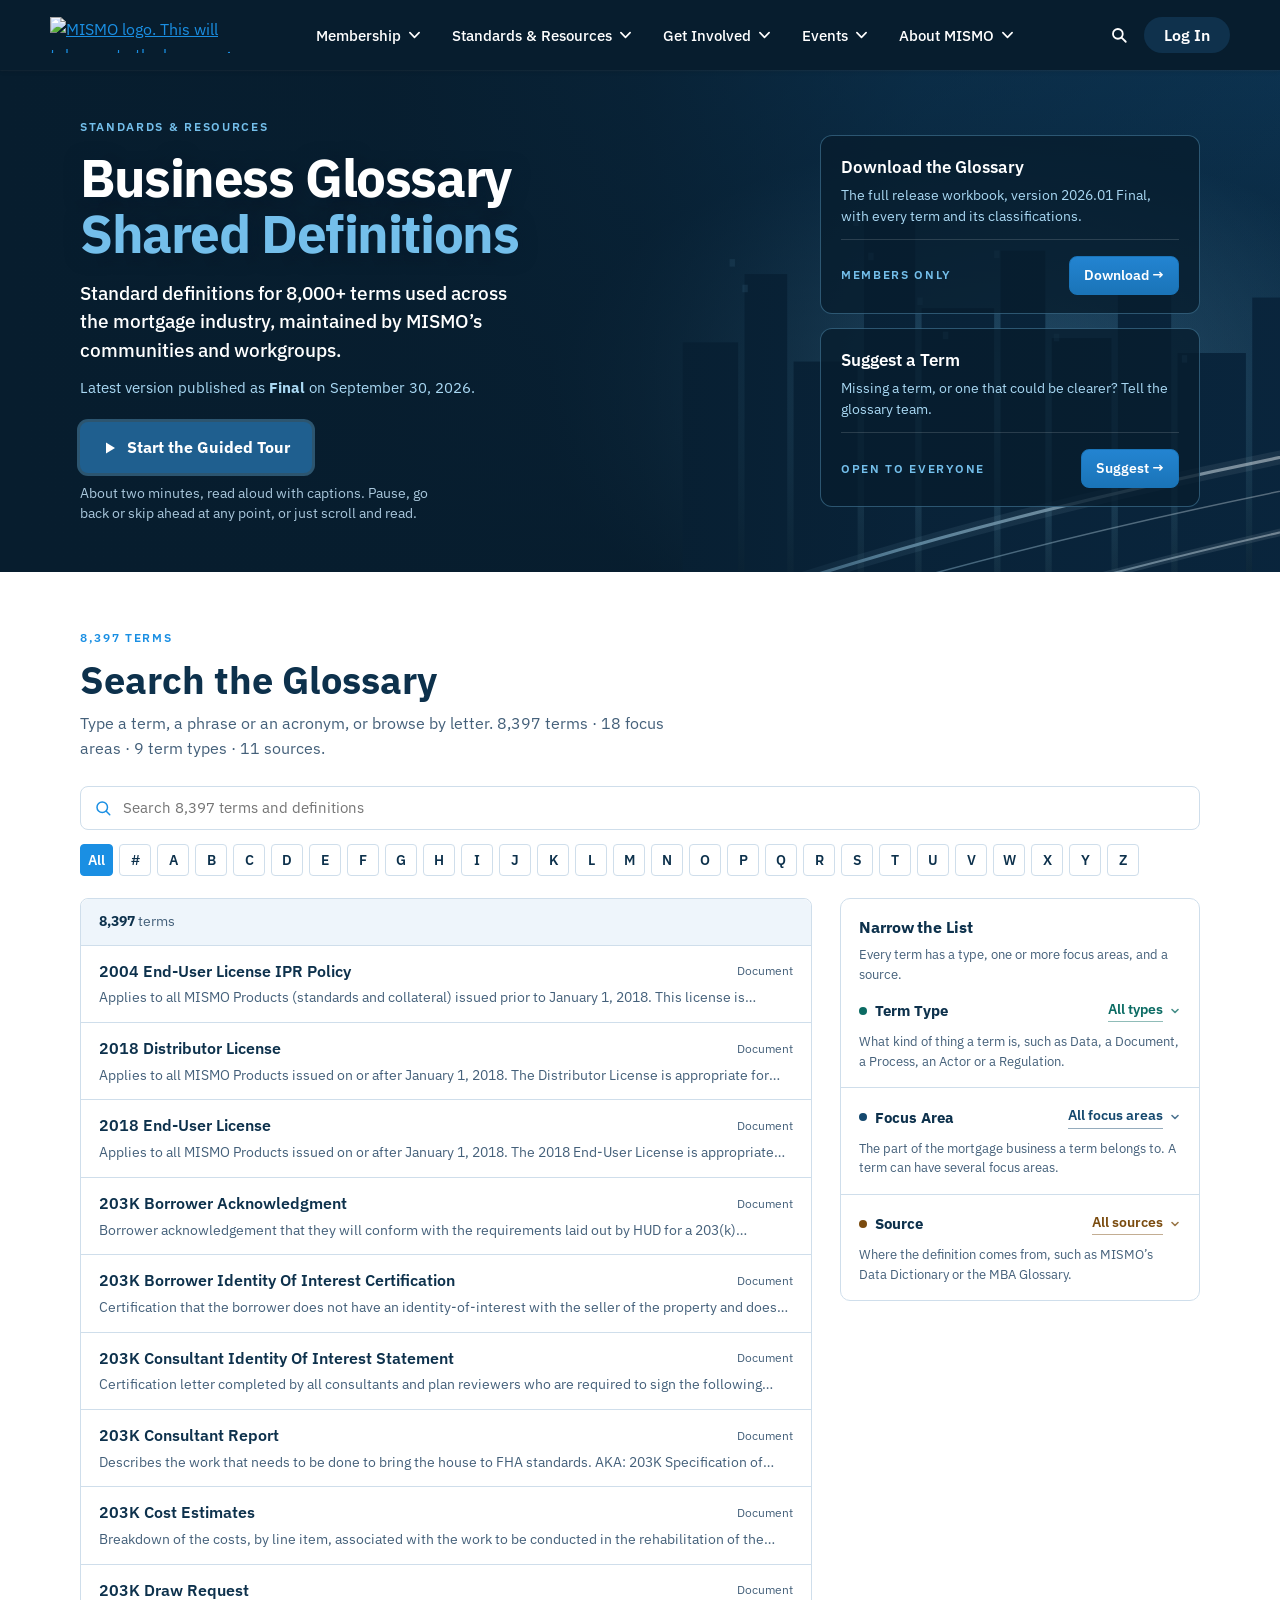
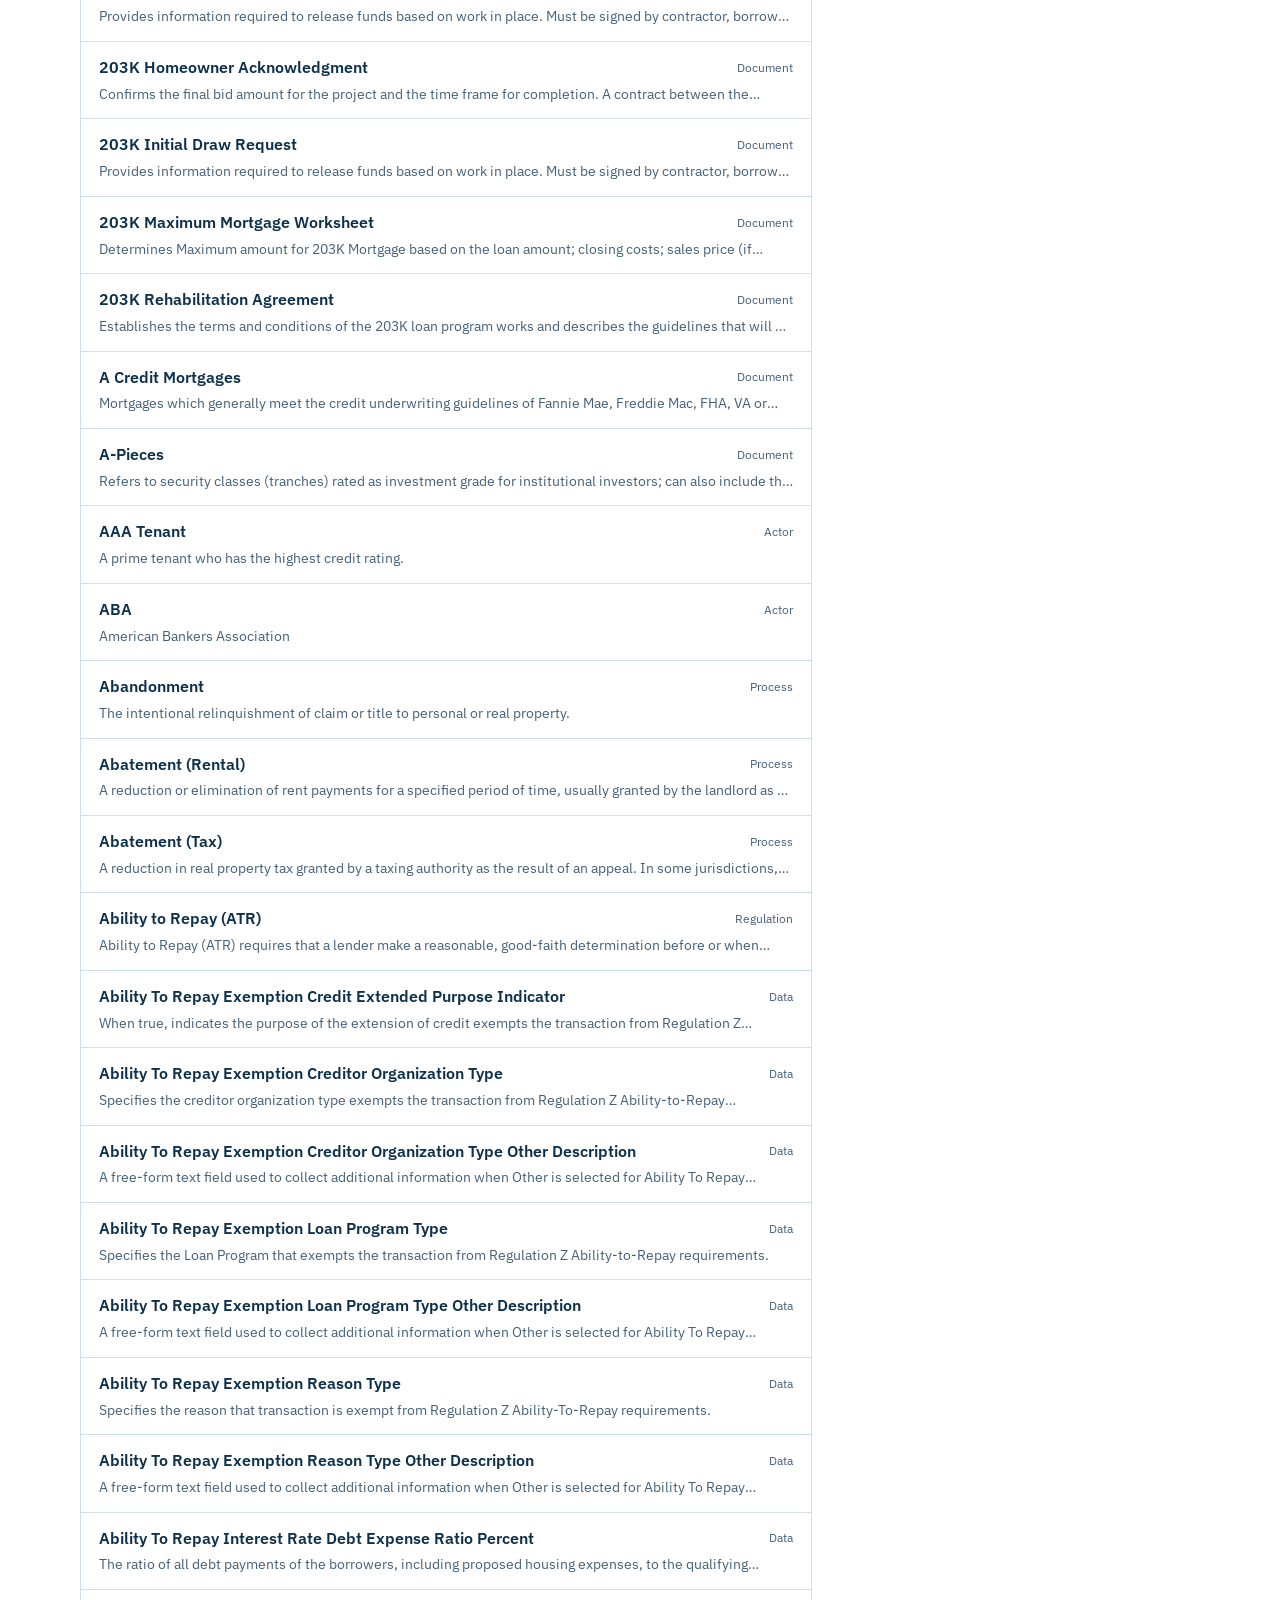
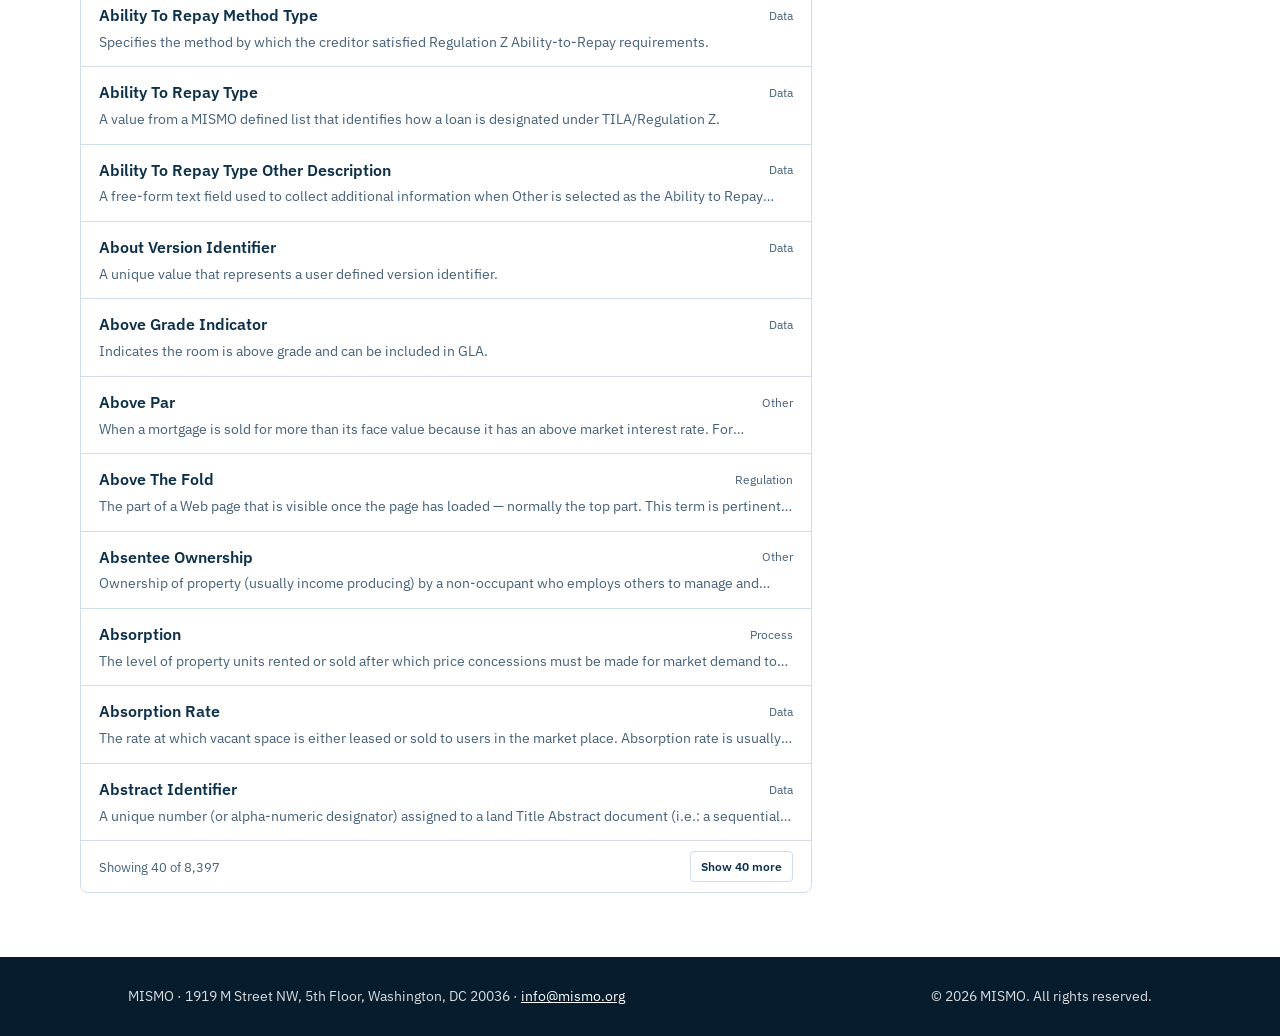
==== index.html @ e30f1ea2 "Help and a guided tour for the Business Glossary (Perry, 6 Nov 2026) - Public glossary: Start the Gu" ====
<!doctype html>
<html lang="en">
<head>
<meta charset="utf-8">
<meta name="viewport" content="width=device-width, initial-scale=1, viewport-fit=cover">
<title>Business Glossary · MISMO</title>
<meta name="description" content="Standard definitions for the terms used across the mortgage industry.">
<style>
/* Layout: three directions for the public glossary, one shown at a time; the Summit HQ
   family (navy masthead, white logo plate, sky rule, Plex Sans) opened up for readers. */
:root{
  --navy:#0f314c; --navy-deep:#06202f; --navy-mid:#14486e; --sky:#50a4db; --sky-soft:#94c8e9;
  --paper:#F1F6FA; --surface:#FFFFFF; --sunk:#E9F1F8;
  --ink:#0f314c; --ink-2:#456179; --ink-3:#5A7189;
  --line:#E3ECF3; --line-2:#D3E0EB; --line-3:#ADC4D6;
  --accent:#14486E; --accent-soft:#dcedf8; --hl:#FFF1B8; --hl-ink:#0f314c;
  --fa:#14486E; --fa-soft:#DCEDF8; --tt:#0B6B63; --tt-soft:#DCF1EE; --src:#7A4B0E; --src-soft:#F5EAD7;
  --btn:#0f314c; --btn-ink:#FFFFFF;
  --shadow:0 1px 2px rgba(15,49,76,.06), 0 12px 28px -20px rgba(15,49,76,.5);
  --sans:"IBM Plex Sans",-apple-system,BlinkMacSystemFont,"Segoe UI",sans-serif;
  --serif:"IBM Plex Serif",Georgia,"Times New Roman",serif;
}
*{box-sizing:border-box}
body{margin:0;background:var(--paper);color:var(--ink);font-family:var(--sans);font-size:15px;line-height:1.55;-webkit-font-smoothing:antialiased}
button,input,select{font:inherit;color:inherit}
a{color:var(--accent)}
:focus-visible{outline:2px solid var(--sky);outline-offset:2px}
mark{background:var(--hl);color:var(--hl-ink);border-radius:2px;padding:0 1px}
.vh{position:absolute;width:1px;height:1px;overflow:hidden;clip:rect(0 0 0 0);white-space:nowrap}


/* ---------- shared masthead, as Summit HQ ---------- */
.hq{overflow:hidden;background:var(--navy);color:#fff;display:flex;align-items:center;gap:0;padding:0 24px;min-height:64px;box-shadow:0 1px 0 rgba(80,164,219,.28)}
.plate{background:#fff;border-radius:5px;padding:9px 13px;display:flex;line-height:0;flex:0 0 auto}
/* the logo leads to www.mismo.org (a page read outside MISMO) and grows on hover (Perry, 7 Oct 2026) */
[data-mismo-home]{text-decoration:none;color:inherit;cursor:pointer;transition:transform .15s ease;transform-origin:left center}[data-mismo-home]:hover,[data-mismo-home]:focus-visible{transform:scale(1.06)}[data-mismo-home]:focus-visible{outline:2px solid #50a4db;outline-offset:3px}

.plate svg{height:22px;width:auto}
.rule{width:2px;height:32px;margin-inline:18px;border-radius:1px;background:var(--sky);flex:0 0 auto}
.hqname{font-size:15.5px;font-weight:700;color:var(--sky);white-space:nowrap;overflow:hidden;text-overflow:ellipsis;min-width:0}
.hqsub{font-size:12.5px;color:rgba(255,255,255,.62);margin-left:12px;white-space:nowrap}
.hqr{margin-left:auto;display:flex;align-items:center;gap:10px}
.hqlink{font-size:13px;font-weight:600;color:rgba(255,255,255,.85);text-decoration:none;padding:7px 10px;border-radius:4px;white-space:nowrap}
.hqlink:hover{background:rgba(255,255,255,.1)}
.dl{display:inline-flex;align-items:center;gap:8px;font-size:13px;font-weight:600;text-decoration:none;color:#fff;border:1px solid rgba(255,255,255,.3);border-radius:4px;padding:7px 12px;white-space:nowrap}
.dl:hover{background:rgba(255,255,255,.1)}
.dl i{font-style:normal;font-size:10px;font-weight:700;letter-spacing:.08em;text-transform:uppercase;background:var(--sky);color:var(--navy-deep);border-radius:3px;padding:1px 6px}

/* ---------- shared pieces ---------- */
.eyebrow{font-size:11px;letter-spacing:.12em;text-transform:uppercase;font-weight:600;color:var(--ink-3)}
.pill{display:inline-flex;align-items:center;gap:5px;font-size:12px;font-weight:600;border-radius:999px;padding:2px 10px;border:0;line-height:1.5;white-space:nowrap;cursor:pointer}
.pill.fa{background:var(--fa-soft);color:var(--fa)}
.pill.tt{background:var(--tt-soft);color:var(--tt)}
.pill.src{background:var(--src-soft);color:var(--src)}
.pill:hover{filter:brightness(.97)}
.dot{width:8px;height:8px;border-radius:50%;display:inline-block;flex:0 0 auto}
.dot.fa{background:var(--fa)}.dot.tt{background:var(--tt)}.dot.src{background:var(--src)}
.btn{font-size:13px;font-weight:600;border-radius:4px;padding:7px 13px;cursor:pointer;white-space:nowrap;border:1px solid var(--line-2);background:var(--surface);color:var(--ink)}
.btn:hover{border-color:var(--line-3)}
.btn.p{background:var(--btn);border-color:var(--btn);color:var(--btn-ink)}
.btn.sm{font-size:12px;padding:5px 10px}
.search{position:relative;display:flex;align-items:center}
.search svg{position:absolute;left:14px;width:18px;height:18px;color:var(--ink-3);pointer-events:none}
.search input{width:100%;border:1px solid var(--line-2);background:var(--surface);color:var(--ink);border-radius:6px;padding:12px 14px 12px 42px;font-size:16px}
.search input:focus{outline:2px solid var(--sky);outline-offset:-1px}
.empty{padding:28px 20px;color:var(--ink-3);text-align:center}
.def a,.def .tl{color:var(--accent);text-decoration:underline;text-decoration-thickness:1px;text-underline-offset:2px;cursor:pointer;background:none;border:0;padding:0;font:inherit}
.toast{position:fixed;left:50%;bottom:22px;transform:translateX(-50%);z-index:70;background:var(--navy);color:#fff;font-size:13px;font-weight:600;border-radius:6px;padding:10px 16px;box-shadow:0 10px 30px rgba(0,0,0,.25)}
.more{display:flex;justify-content:center;padding:14px}

/* ================= A: Reference desk ================= */
.A-hero{background:linear-gradient(180deg,var(--navy) 0%,var(--navy-mid) 140%);color:#fff;padding:34px 24px 30px}
.A-hero .in{max-width:1180px;margin:0 auto;display:flex;flex-direction:column;gap:14px}
.A-hero .eyebrow{color:var(--sky-soft)}
.A-hero h1{margin:0;font-size:clamp(26px,3.4vw,38px);line-height:1.1;letter-spacing:-.02em;text-wrap:balance;max-width:24ch}
.A-hero .search{max-width:720px}
.A-hero .search input{border-color:transparent;font-size:17px;padding-block:14px;box-shadow:0 10px 30px -12px rgba(0,0,0,.5)}
.A-stats{display:flex;flex-wrap:wrap;gap:6px 22px;font-size:13px;color:rgba(255,255,255,.78)}
.A-stats b{color:#fff;font-weight:600;font-variant-numeric:tabular-nums}
.A-az{position:sticky;top:env(safe-area-inset-top,0px);z-index:5;background:var(--surface);border-bottom:1px solid var(--line-2)}
.A-az .in{max-width:1180px;margin:0 auto;padding:6px 24px;display:flex;gap:2px;flex-wrap:wrap}
.A-az button{border:0;background:transparent;border-radius:4px;min-width:28px;padding:4px 6px;font-size:13px;font-weight:600;color:var(--ink-2);cursor:pointer}
.A-az button:hover{background:var(--sunk)}
.A-az button[aria-pressed="true"]{background:var(--navy);color:#fff}
.A-az button:disabled{color:var(--line-3);cursor:default;background:none}
.A-body{max-width:1180px;margin:0 auto;padding:22px 24px 60px;display:grid;grid-template-columns:minmax(0,1fr) 360px;gap:28px;align-items:start}
.A-side{display:flex;flex-direction:column;gap:14px;min-width:0}
@media (min-height:780px){ .A-side.stick{position:sticky;top:calc(env(safe-area-inset-top,0px) + 54px)} }
.A-grp{background:var(--surface);border:1px solid var(--line-2);border-radius:8px}
.A-grp summary{list-style:none;display:flex;align-items:center;gap:8px;padding:11px 14px;cursor:pointer;font-weight:600;font-size:13.5px}
.A-grp summary::-webkit-details-marker{display:none}
.A-grp summary small{margin-left:auto;color:var(--ink-3);font-weight:500}
.A-grp summary:after{content:"";width:8px;height:8px;border-right:1.6px solid var(--ink-3);border-bottom:1.6px solid var(--ink-3);transform:rotate(45deg);margin:-3px 2px 0 6px}
.A-grp[open] summary:after{transform:rotate(-135deg);margin-top:3px}
.A-opts{padding:0 8px 8px;display:flex;flex-direction:column}
.A-opt{display:grid;grid-template-columns:18px minmax(0,1fr) auto;gap:8px;align-items:start;padding:6px 6px;border-radius:5px;font-size:13px;cursor:pointer}
.A-opt:hover{background:var(--paper)}
.A-opt input{margin:3px 0 0;accent-color:var(--navy)}
.A-opt .nm{overflow-wrap:anywhere}
.A-opt .n{font-size:12px;color:var(--ink-3);font-variant-numeric:tabular-nums}
.A-opt.zero{opacity:.5}
.A-opt .ds{grid-column:2/-1;font-size:12px;color:var(--ink-2);line-height:1.45}
.A-mode{display:flex;align-items:center;gap:8px;font-size:12.5px;color:var(--ink-2);flex-wrap:wrap}
.A-mode .sw{display:inline-flex;background:var(--sunk);border-radius:999px;padding:3px}
.A-mode .sw button{border:0;background:transparent;border-radius:999px;padding:3px 10px;font-size:12px;font-weight:600;color:var(--ink-2);cursor:pointer}
.A-mode .sw button[aria-pressed="true"]{background:var(--surface);color:var(--ink);box-shadow:0 1px 3px rgba(15,49,76,.15)}
.A-note{font-size:12px;color:var(--ink-2);background:var(--sunk);border-radius:6px;padding:10px 12px;line-height:1.5}
.A-main{min-width:0;display:flex;flex-direction:column;gap:12px}
.A-bar{display:flex;align-items:center;gap:10px;flex-wrap:wrap;font-size:13.5px;color:var(--ink-2)}
.A-bar b{color:var(--ink);font-variant-numeric:tabular-nums}
.A-chips{display:flex;gap:6px;flex-wrap:wrap}
.A-chips .pill:after{content:"×";margin-left:2px;font-weight:700}
.A-bar .clr{margin-left:auto;border:0;background:none;color:var(--accent);font-weight:600;cursor:pointer;font-size:13px}
.A-list{background:var(--surface);border:1px solid var(--line-2);border-radius:8px;overflow:hidden}
.A-row{border-top:1px solid var(--line)}
.A-row:first-child{border-top:0}
.A-head{width:100%;display:grid;grid-template-columns:minmax(0,1fr) auto;gap:4px 16px;text-align:left;border:0;background:transparent;padding:13px 18px;cursor:pointer}
.A-head:hover{background:var(--paper)}
.A-head .t{font-size:15.5px;font-weight:600;overflow-wrap:anywhere}
.A-head .ty{font-size:12px;color:var(--ink-3);white-space:nowrap;align-self:center}
.A-head .sn{grid-column:1/-1;font-size:13.5px;color:var(--ink-2);display:-webkit-box;-webkit-line-clamp:1;-webkit-box-orient:vertical;overflow:hidden}
.A-row.open .A-head,.A-row.open .A-head:hover{background:transparent}
.A-row.open .A-head .sn{display:none}
.A-open{padding:0 18px 18px;background:transparent;display:flex;flex-direction:column;gap:12px}
.A-open .def{font-size:15.5px;line-height:1.65;max-width:72ch;margin:0}
.A-cls{display:grid;grid-template-columns:repeat(3,minmax(0,1fr));gap:10px}
.A-cls .k{font-size:10.5px;font-weight:700;letter-spacing:.09em;text-transform:uppercase;color:var(--ink-3);margin-bottom:4px}
.A-cls .v{display:flex;gap:5px;flex-wrap:wrap}
.A-foot{display:flex;gap:8px;flex-wrap:wrap}

.A-tags{display:flex;gap:6px;flex-wrap:wrap}
/* ---------- the classifications panel: three treatments ---------- */
.S{background:var(--surface);border:1px solid var(--line-2);border-radius:10px;display:flex;flex-direction:column}
.S-h{padding:16px 18px 4px}
.S-h h2{margin:0;font-size:16px;letter-spacing:-.005em}
.S-h p{margin:3px 0 0;font-size:12.5px;color:var(--ink-3)}
.S-mode{display:flex;align-items:center;gap:8px;font-size:12.5px;color:var(--ink-2);flex-wrap:wrap;padding:10px 18px;border-top:1px solid var(--line)}
.S-mode .sw{display:inline-flex;background:var(--sunk);border-radius:999px;padding:3px}
.S-mode .sw button{border:0;background:transparent;border-radius:999px;padding:3px 10px;font-size:12px;font-weight:600;color:var(--ink-2);cursor:pointer}
.S-mode .sw button[aria-pressed="true"]{background:var(--surface);color:var(--ink);box-shadow:0 1px 3px rgba(15,49,76,.15)}
.S-note{font-size:12px;color:var(--ink-3);line-height:1.5;padding:12px 18px 16px;border-top:1px solid var(--line)}
.S-fold{display:flex;align-items:center;gap:10px;width:100%;text-align:left;background:var(--surface);border:1px solid var(--line-2);border-radius:10px;padding:13px 16px;cursor:pointer}
.S-fold span{font-weight:600;font-size:15px}.S-fold small{color:var(--ink-3);font-size:12.5px;overflow:hidden;text-overflow:ellipsis;white-space:nowrap;min-width:0}
.S-fold i{margin-left:auto;font-style:normal;font-weight:600;color:var(--accent);font-size:13px}
.S-clear{border:0;background:none;color:var(--accent);font-weight:600;cursor:pointer;font-size:12.5px;padding:0;margin-left:auto}

/* 1 · Chips: one kind at a time, every value visible, and what it means below */
.K-tabs{display:grid;grid-template-columns:repeat(3,minmax(0,1fr));margin:10px 18px 0;background:var(--sunk);border-radius:8px;padding:3px;gap:3px}
.K-tabs button{border:0;background:transparent;border-radius:6px;padding:7px 6px;font-size:12.5px;font-weight:600;color:var(--ink-2);cursor:pointer;display:flex;align-items:center;justify-content:center;gap:6px;white-space:nowrap}
.K-tabs button[aria-selected="true"]{background:var(--surface);color:var(--ink);box-shadow:0 1px 3px rgba(15,49,76,.14)}
.K-tabs b{flex:0 0 auto;font-size:10.5px;background:var(--navy);color:#fff;border-radius:999px;padding:0 6px;line-height:16px}
.K-cloud{display:flex;flex-wrap:wrap;gap:6px;padding:14px 18px}
.K-chip{display:inline-flex;align-items:center;gap:7px;border:1px solid var(--line-2);background:var(--surface);color:var(--ink);border-radius:999px;padding:5px 7px 5px 12px;font-size:13px;font-weight:500;cursor:pointer;max-width:100%}
.K-chip span.nm{overflow:hidden;text-overflow:ellipsis;white-space:nowrap}
.K-chip small{font-size:11px;font-weight:600;color:var(--ink-3);background:var(--sunk);border-radius:999px;padding:1px 7px;font-variant-numeric:tabular-nums}
.K-chip:hover{border-color:var(--line-3)}
.K-chip.zero{opacity:.45}
.K-chip[aria-pressed="true"].fa{background:var(--fa);border-color:var(--fa);color:var(--surface)}
.K-chip[aria-pressed="true"].tt{background:var(--tt);border-color:var(--tt);color:var(--surface)}
.K-chip[aria-pressed="true"].src{background:var(--src);border-color:var(--src);color:var(--surface)}
.K-chip[aria-pressed="true"] small{background:rgba(255,255,255,.22);color:inherit}
.K-mean{margin:0 18px 16px;border-radius:8px;background:var(--paper);padding:12px 14px;display:flex;flex-direction:column;gap:4px;min-height:92px}
.K-mean .top{display:flex;align-items:baseline;gap:8px}
.K-mean b{font-size:14px}
.K-mean .n{margin-left:auto;font-size:12px;color:var(--ink-3);white-space:nowrap}
.K-mean p{margin:0;font-size:13px;color:var(--ink-2);line-height:1.5}

/* 2 · Bars: each kind as a short ranked list, sized by how many terms it holds */
.R-grp{padding:12px 18px 14px;border-top:1px solid var(--line);display:flex;flex-direction:column;gap:2px}
.R-grp:first-of-type{border-top:0}
.R-grp h3{margin:0 0 6px;font-size:11px;letter-spacing:.1em;text-transform:uppercase;color:var(--ink-3);display:flex;align-items:center;gap:7px}
.R-row{display:grid;grid-template-columns:minmax(0,1fr) auto;gap:2px 10px;align-items:center;text-align:left;border:0;background:transparent;border-radius:6px;padding:6px 8px;cursor:pointer;color:var(--ink)}
.R-row:hover{background:var(--paper)}
.R-row .nm{font-size:13.5px;overflow-wrap:anywhere}
.R-row .n{font-size:12px;color:var(--ink-3);font-variant-numeric:tabular-nums}
.R-row .bar{grid-column:1/-1;height:4px;border-radius:2px;background:var(--sunk);overflow:hidden}
.R-row .bar i{display:block;height:100%;border-radius:2px}
.R-row.fa .bar i{background:var(--fa)}.R-row.tt .bar i{background:var(--tt)}.R-row.src .bar i{background:var(--src)}
.R-row[aria-pressed="true"]{background:var(--accent-soft)}
.R-row[aria-pressed="true"] .nm{font-weight:600}
.R-row[aria-pressed="true"] .nm:before{content:"✓ ";color:var(--accent)}
.R-row .ds{grid-column:1/-1;font-size:12.5px;color:var(--ink-2);line-height:1.45;padding-top:4px}
.R-row.zero{opacity:.5}
.R-more{align-self:flex-start;border:0;background:none;color:var(--accent);font-weight:600;font-size:12.5px;cursor:pointer;padding:4px 8px}

/* 3 · Sentence: the filter reads as a sentence; each part opens a panel of choices */
.Q{padding:14px 18px 16px;font-size:15px;line-height:2.3;color:var(--ink-2)}
.Q-part{position:relative;display:inline-block}
.Q-part>button{border:0;border-bottom:2px solid currentColor;background:transparent;font-weight:600;font-size:15px;padding:0 2px;cursor:pointer;line-height:1.35}
.Q-part.fa>button{color:var(--fa)}.Q-part.tt>button{color:var(--tt)}.Q-part.src>button{color:var(--src)}
.Q-part>button:after{content:"▾";font-size:11px;margin-left:4px}
.Q-pop{position:absolute;top:calc(100% + 4px);right:-6px;z-index:30;width:min(460px,calc(100vw - 32px));background:var(--surface);border:1px solid var(--line-2);border-radius:10px;box-shadow:0 18px 40px -16px rgba(6,32,47,.45);padding:8px;line-height:1.4}
.Q-grid{display:grid;grid-template-columns:repeat(2,minmax(0,1fr));gap:2px}
.Q-opt{display:flex;align-items:center;gap:8px;text-align:left;border:0;background:transparent;border-radius:6px;padding:7px 9px;font-size:13px;cursor:pointer;color:var(--ink);min-width:0}
.Q-opt:hover,.Q-opt:focus-visible{background:var(--paper)}
.Q-opt .ck{flex:0 0 auto;width:16px;height:16px;border:1.5px solid var(--line-3);border-radius:4px;display:flex;align-items:center;justify-content:center;font-size:11px;color:transparent}
.Q-opt[aria-pressed="true"] .ck{background:var(--btn);border-color:var(--btn);color:var(--btn-ink)}
.Q-opt .nm{flex:1;min-width:0;overflow:hidden;text-overflow:ellipsis;white-space:nowrap}
.Q-opt small{color:var(--ink-3);font-variant-numeric:tabular-nums}
.Q-opt.zero{opacity:.45}
.Q-desc{border-top:1px solid var(--line);margin-top:6px;padding:9px 9px 3px;font-size:12.5px;color:var(--ink-2);min-height:54px}
.Q-desc b{color:var(--ink)}
.Q-foot{display:flex;justify-content:space-between;align-items:center;padding:6px 6px 0;font-size:12px}
.Q-about{border-top:1px solid var(--line);padding:14px 18px 16px;display:flex;flex-direction:column;gap:12px}
.Q-about h3{margin:0;font-size:11px;letter-spacing:.1em;text-transform:uppercase;color:var(--ink-3)}
.Q-item{display:flex;flex-direction:column;gap:3px}
.Q-item .top{display:flex;align-items:center;gap:7px;font-size:13.5px;font-weight:600}
.Q-item p{margin:0;font-size:12.5px;color:var(--ink-2);line-height:1.5}

footer.g{border-top:1px solid var(--line-2);background:var(--surface);color:var(--ink-3);font-size:12.5px}
footer.g .in{max-width:1180px;margin:0 auto;padding:16px 24px;display:flex;gap:10px 24px;flex-wrap:wrap}

@media (max-width:980px){ .A-body{grid-template-columns:minmax(0,1fr)} .A-side{order:-1} .A-side.after{order:1} .A-side.stick{position:static} }
@media (max-width:720px){
  .hq{padding:0 14px;min-height:56px} .plate{padding:7px 10px} .plate svg{height:17px} .rule{margin-inline:12px;height:28px}
  .dl span,.dl i{display:none} .dl{padding:8px 10px} .hqname{font-size:14px}
  .A-az .in{flex-wrap:nowrap;overflow-x:auto;scrollbar-width:none} .A-az .in::-webkit-scrollbar{display:none}
  .A-hero{padding:24px 16px} .A-az .in{padding:6px 16px} .A-body{padding:16px 16px 40px}
  .A-head{padding:12px 14px} .A-open{padding:4px 14px 16px}
  
  .Q-grid{grid-template-columns:minmax(0,1fr)} .Q-pop{right:auto;left:-40px}
  footer.g .in{padding:14px 16px}
}
@media (prefers-reduced-motion:reduce){*{transition:none!important;scroll-behavior:auto!important}}
/* ---------- round three: hero spacing, the list's own header, and three sentences ---------- */
.A-hero{padding:28px 24px}
.A-hero .in{gap:22px}
.A-hero h1{max-width:760px;font-size:clamp(28px,3.3vw,42px);line-height:1.12}
.A-hero .search{max-width:760px}
.A-list{overflow:visible}
.L-head{display:flex;align-items:center;gap:10px;flex-wrap:wrap;padding:12px 18px;border-bottom:1px solid var(--line-2);background:var(--sunk);border-radius:8px 8px 0 0}
.L-n{font-size:13.5px;color:var(--ink-2)}
.L-n b{color:var(--ink);font-variant-numeric:tabular-nums}
.L-head .S-clear{margin-left:auto}
.L-rows .A-row:first-child{border-top:0}
.L-foot{display:flex;align-items:center;justify-content:space-between;gap:10px;padding:10px 18px;border-top:1px solid var(--line-2);font-size:12.5px;color:var(--ink-3)}
.L-sent{flex-direction:column;align-items:stretch;gap:4px;padding:14px 18px 10px}
.L-sub{display:flex;align-items:center;gap:10px}
.L-sub .S-clear{margin-left:auto}

/* the blanks: tinted in their kind's colour, with a dashed rule so they read as fill-ins */
.Q{padding:14px 18px 16px;color:var(--ink-2)}
.Q1,.Q3{font-size:16px;line-height:2.25}
.Q2{font-size:18px;line-height:2;padding:0;color:var(--ink)}
.Q-part{position:relative;display:inline-block}
.Q-part>button{border:0;border-bottom:1.5px dashed currentColor;border-radius:5px 5px 0 0;font:inherit;font-weight:600;padding:0 7px;cursor:pointer;line-height:1.5}
.Q-part>button:after{content:"▾";font-size:.7em;margin-left:5px;opacity:.8}
.Q-part.fa>button{background:var(--fa-soft);color:var(--fa)}
.Q-part.tt>button{background:var(--tt-soft);color:var(--tt)}
.Q-part.src>button{background:var(--src-soft);color:var(--src)}
.Q-part>button[aria-expanded="true"]{border-bottom-style:solid}
.Q-mode{white-space:nowrap}
.Q-mode button{border:0;border-bottom:1.5px dashed currentColor;background:var(--sunk);color:var(--ink);font:inherit;font-weight:600;padding:0 6px;cursor:pointer;border-radius:5px 5px 0 0;line-height:1.5}
.Q2 .Q-pop{left:0;right:auto}
.Q-item .top .cnt{margin-left:auto;font-weight:500;font-size:12px;color:var(--ink-3)}
.Q-item .top .x{border:0;background:none;color:var(--ink-3);cursor:pointer;font-size:16px;line-height:1;padding:0 2px}
.Q-item .top .x:hover{color:var(--ink)}

/* 3: choices open in place under the sentence */
.Q-tray{margin:0 18px 14px;border:1px solid var(--line-2);border-radius:8px;padding:10px 12px;background:var(--paper)}
.Q-trayh{display:flex;align-items:center;font-size:11px;letter-spacing:.1em;text-transform:uppercase;font-weight:700;color:var(--ink-3);margin-bottom:8px}
.Q-trayh .S-clear{text-transform:none;letter-spacing:0}
.Q-chips{display:flex;flex-wrap:wrap;gap:6px}
.Q-chip{display:inline-flex;align-items:center;gap:6px;border:1px solid var(--line-2);background:var(--surface);color:var(--ink);border-radius:999px;padding:4px 6px 4px 11px;font-size:12.5px;cursor:pointer}
.Q-chip small{font-size:10.5px;font-weight:600;color:var(--ink-3);background:var(--sunk);border-radius:999px;padding:1px 6px}
.Q-chip.zero{opacity:.45}
.Q-chip[aria-pressed="true"].fa{background:var(--fa);border-color:var(--fa);color:var(--surface)}
.Q-chip[aria-pressed="true"].tt{background:var(--tt);border-color:var(--tt);color:var(--surface)}
.Q-chip[aria-pressed="true"].src{background:var(--src);border-color:var(--src);color:var(--surface)}
.Q-chip[aria-pressed="true"] small{background:rgba(255,255,255,.22);color:inherit}
.Q-tray .Q-desc{margin-top:8px;padding-inline:2px}

/* 2: the side lists every value, compactly */
.G-grp{border-top:1px solid var(--line);padding:12px 18px}
.G-grp h3{margin:0 0 8px;font-size:11px;letter-spacing:.1em;text-transform:uppercase;color:var(--ink-3);display:flex;align-items:center;gap:7px}
.G-list{display:flex;flex-wrap:wrap;gap:4px 12px}
.G-v{border:0;background:none;padding:2px 0;font-size:13px;color:var(--ink);cursor:pointer;display:inline-flex;gap:5px;align-items:baseline}
.G-v small{color:var(--ink-3);font-size:11.5px}
.G-v:hover{color:var(--accent);text-decoration:underline}
.G-v[aria-pressed="true"]{font-weight:700}
.G-v.fa[aria-pressed="true"]{color:var(--fa)}.G-v.tt[aria-pressed="true"]{color:var(--tt)}.G-v.src[aria-pressed="true"]{color:var(--src)}
.G-v.zero{opacity:.45}
@media (max-width:720px){ .A-hero{padding:22px 16px} .A-hero .in{gap:16px} .L-head,.L-foot{padding-inline:14px} .Q2{font-size:16px} }

/* round four: the sentence as clean text, one part per line */
.Q1{display:grid;grid-template-columns:auto minmax(0,1fr);column-gap:14px;row-gap:2px;align-items:center;font-size:16px;line-height:1.5;padding:10px 18px 18px}
.Q-w{font-size:13.5px;color:var(--ink-3);text-align:right}
.Q1 .Q-part{display:block;min-width:0}
.Q1 .Q-part>button{display:inline-flex;align-items:center;gap:7px;max-width:100%;margin-left:-8px;padding:5px 8px;border:0;border-radius:6px;background:transparent;font:inherit;font-weight:600;cursor:pointer;line-height:1.4;
  text-decoration:underline;text-decoration-thickness:1.5px;text-underline-offset:5px;text-decoration-color:color-mix(in srgb,currentColor 32%,transparent)}
.Q1 .Q-part>button:after{content:none}
.Q1 .Q-part.fa>button,.Q1 .Q-part.tt>button,.Q1 .Q-part.src>button{background:transparent}
.Q1 .Q-part>button:hover,.Q1 .Q-part>button[aria-expanded="true"]{background:var(--paper);text-decoration-color:currentColor}
.Q1 .Q-part.md>button{color:var(--ink)}
.Q1 .lbl{overflow:hidden;text-overflow:ellipsis;white-space:nowrap}
.chev{width:12px;height:12px;flex:0 0 auto;opacity:.75}
.Q1 .Q-pop{left:-8px;right:auto}

/* pills everywhere: one quiet shape, the kind told by a small coloured dot */
.pill,.pill.fa,.pill.tt,.pill.src{background:var(--surface);color:var(--ink);border:1px solid var(--line-2);font-weight:500;padding:2px 10px 2px 9px;gap:6px}
.pill:before{content:"";width:7px;height:7px;border-radius:50%;flex:0 0 auto;background:var(--ink-3)}
.pill.fa:before{background:var(--fa)}.pill.tt:before{background:var(--tt)}.pill.src:before{background:var(--src)}
.pill:hover{filter:none;border-color:var(--line-3)}
.A-chips .pill:after{color:var(--ink-3);font-weight:500;margin-left:3px}
/* Sources: two columns and the same width as the others; long names wrap onto a second line. */
.Q-pop.one .Q-opt .nm{white-space:normal;overflow:visible}
@media (max-width:720px){ .Q-pop.one .Q-grid{grid-template-columns:minmax(0,1fr)} }

/* round five: one section per classification */
.C-sec{border-top:1px solid var(--line);padding:14px 18px 16px;display:flex;flex-direction:column;gap:6px}
.S-h+.C-sec{border-top:0;padding-top:8px}
.C-top{display:flex;align-items:center;gap:10px;min-width:0}
.C-top h3{margin:0;font-size:14.5px;display:flex;align-items:center;gap:8px;white-space:nowrap}
.C-top .Q-part{position:relative;margin-left:auto;min-width:0;display:block;flex:0 1 auto}
.C-top .Q-part>button{display:inline-flex;align-items:center;gap:6px;max-width:none;padding:4px 8px;margin-right:-8px;border:0;border-radius:6px;background:transparent;font:inherit;font-size:14px;font-weight:600;cursor:pointer;line-height:1.4;
  text-decoration:underline;text-decoration-thickness:1.5px;text-underline-offset:5px;text-decoration-color:color-mix(in srgb,currentColor 32%,transparent)}
.C-top .Q-part>button:after{content:none}
.C-top .Q-part.fa>button,.C-top .Q-part.tt>button,.C-top .Q-part.src>button{background:transparent}
.C-top .Q-part>button:hover,.C-top .Q-part>button[aria-expanded="true"]{background:var(--paper);text-decoration-color:currentColor}
.C-top .lbl{overflow:hidden;text-overflow:ellipsis;white-space:nowrap;max-width:200px}
.C-top .Q-pop{right:0;left:auto}
.C-def{margin:0;font-size:13px;color:var(--ink-2);line-height:1.5}
.C-pick{border-left:2px solid var(--line-2);padding:2px 0 2px 12px;margin-top:4px;display:flex;flex-direction:column;gap:2px}
.C-sec.fa .C-pick{border-left-color:var(--fa)}.C-sec.tt .C-pick{border-left-color:var(--tt)}.C-sec.src .C-pick{border-left-color:var(--src)}
.C-pick .top{display:flex;align-items:center;gap:8px;font-size:13.5px}
.C-pick .cnt{margin-left:auto;font-size:12px;color:var(--ink-3);white-space:nowrap}
.C-pick .x{border:0;background:none;color:var(--ink-3);cursor:pointer;font-size:16px;line-height:1;padding:0 2px}
.C-pick .x:hover{color:var(--ink)}
.C-pick p{margin:0;font-size:12.5px;color:var(--ink-2);line-height:1.5}
.C-mode{display:flex;align-items:center;gap:8px;flex-wrap:wrap;font-size:12.5px;color:var(--ink-2);padding:12px 18px 14px;border-top:1px solid var(--line)}
.C-mode .sw{display:inline-flex;background:var(--sunk);border-radius:999px;padding:3px}
.C-mode .sw button{border:0;background:transparent;border-radius:999px;padding:3px 10px;font-size:12px;font-weight:600;color:var(--ink-2);cursor:pointer}
.C-mode .sw button[aria-pressed="true"]{background:var(--surface);color:var(--ink);box-shadow:0 1px 3px rgba(15,49,76,.15)}
.C-mode .S-clear{margin-left:auto}

/* also known as, and related terms, inside an open term */
.A-links{margin:0;display:flex;flex-direction:column;gap:6px;font-size:14px}
.A-links div{display:grid;grid-template-columns:120px minmax(0,1fr);gap:12px;align-items:baseline}
.A-links dt{font-size:11px;font-weight:700;letter-spacing:.09em;text-transform:uppercase;color:var(--ink-3)}
.A-links dd{margin:0;display:flex;flex-wrap:wrap;align-items:baseline;gap:4px 8px}
.A-links .lk{border:0;background:none;padding:0;font:inherit;color:var(--accent);cursor:pointer;text-decoration:underline;text-decoration-thickness:1px;text-underline-offset:3px;text-decoration-color:color-mix(in srgb,currentColor 40%,transparent);text-align:left}
.A-links .lk:hover{text-decoration-color:currentColor}
.A-links .lk-t{color:var(--ink)}
.A-links .sep{color:var(--line-3)}
.A-head .aka{margin-left:10px;font-size:12.5px;font-weight:400;font-style:italic;color:var(--ink-3)}
@media (max-width:720px){ .A-links div{grid-template-columns:minmax(0,1fr);gap:2px} }

/* ---------- round eight: the line under the search, flush with it ---------- */
.A-hero .in>*{width:100%;max-width:920px}
.A-hero .search{max-width:920px}
.A-meta{font-size:13px;color:rgba(255,255,255,.78)}
.A-meta b{color:#fff;font-weight:600;font-variant-numeric:tabular-nums}
.sdot{width:8px;height:8px;border-radius:50%;flex:0 0 auto;background:var(--sky)}
.stat.cp .sdot{background:#E0A83C}
/* A: one line, counts on the left edge and the status on the right edge */
.M-a{display:flex;align-items:center;justify-content:space-between;gap:8px 20px;flex-wrap:wrap}
.M-a .nums{display:flex;gap:14px;flex-wrap:wrap}
.M-a .stat{display:inline-flex;align-items:center;gap:8px;color:#fff}
/* B: four equal cells the width of the search, the status beneath */
.M-b{display:flex;flex-direction:column;gap:12px}
.M-b .cells{display:grid;grid-template-columns:repeat(4,minmax(0,1fr));border:1px solid rgba(255,255,255,.16);border-radius:6px;overflow:hidden}
.M-b .cells div{display:flex;flex-direction:column;gap:1px;padding:10px 14px;border-left:1px solid rgba(255,255,255,.16)}
.M-b .cells div:first-child{border-left:0}
.M-b .cells b{font-size:20px;line-height:1.15}
.M-b .cells span{font-size:11px;letter-spacing:.08em;text-transform:uppercase;color:rgba(255,255,255,.66)}
.M-b .stat{display:flex;align-items:center;gap:10px;flex-wrap:wrap;color:rgba(255,255,255,.85)}
.M-b .tag{font-size:11px;font-weight:700;letter-spacing:.06em;text-transform:uppercase;border-radius:3px;padding:3px 8px;background:var(--sky);color:var(--navy-deep)}
.M-b .stat.cp .tag{background:#E0A83C}
/* C: a panel joined to the bottom of the search box */
.A-hero[data-sv="c"] .in{gap:0}
.A-hero[data-sv="c"] h1{margin-bottom:22px}
.A-hero[data-sv="c"] .search input{border-radius:6px 6px 0 0;box-shadow:none}
.M-c{font-size:12.5px;display:flex;align-items:center;justify-content:space-between;gap:6px 18px;flex-wrap:wrap;background:rgba(6,32,47,.55);border:1px solid rgba(255,255,255,.12);border-top:0;border-radius:0 0 6px 6px;padding:10px 14px;box-shadow:0 10px 30px -12px rgba(0,0,0,.5)}
.M-c .stat{display:inline-flex;align-items:center;gap:8px;color:rgba(255,255,255,.88)}
.M-c .nums{display:flex;gap:6px;flex-wrap:wrap;color:rgba(255,255,255,.72)}
.M-c .nums i{font-style:normal;color:rgba(255,255,255,.35)}
@media (max-width:720px){ .M-b .cells{grid-template-columns:repeat(2,minmax(0,1fr))} .M-b .cells div:nth-child(3){border-left:0} .M-b .cells div:nth-child(n+3){border-top:1px solid rgba(255,255,255,.16)} }

/* The underline is a rule under the words, not a text underline: a text underline breaks
   around descenders, and "All types" (y, p) came out with almost none. */
.C-top .Q-part>button{text-decoration:none}
.C-top .lbl{border-bottom:1.5px solid color-mix(in srgb,currentColor 45%,transparent);padding-bottom:2px}
.C-top .Q-part>button:hover .lbl,.C-top .Q-part>button[aria-expanded="true"] .lbl{border-bottom-color:currentColor}

/* The search box and the status bar are one piece: the same outline down both sides, one
   radius at the top and one at the bottom, and a single rule between them. */
.A-hero[data-sv="c"] .search{border:1px solid rgba(255,255,255,.14);border-bottom:0;border-radius:7px 7px 0 0;box-shadow:0 10px 30px -12px rgba(0,0,0,.5)}
.A-hero[data-sv="c"] .search input{border:0;border-radius:6px 6px 0 0;box-shadow:none}
.A-hero[data-sv="c"] .M-c{border:1px solid rgba(255,255,255,.14);border-top:1px solid rgba(255,255,255,.10);border-radius:0 0 7px 7px;box-shadow:0 10px 30px -12px rgba(0,0,0,.5)}

:root{color-scheme:light}
/* One set of edges for the whole page: the headline, the search and status bar, the A-Z
   strip, the list with its panel, and the footer all start and end on the same lines. */
.A-hero{padding-inline:0}
.A-hero .in,.A-az .in,.A-body,footer.g .in{max-width:1228px;margin-inline:auto;padding-inline:24px}
.A-hero .in>*{max-width:none}
.A-hero h1{max-width:820px}
.A-hero .search{max-width:none}
@media (max-width:720px){ .A-hero .in,.A-az .in,.A-body,footer.g .in{padding-inline:16px} }
/* The search box's clear button: ours, not the browser's. It appears only once there is
   something to clear, and fades rather than blinking in. */
.search input{padding-right:52px}
.search input::-webkit-search-cancel-button,.search input::-webkit-search-decoration{-webkit-appearance:none;appearance:none}
.qx{position:absolute;right:12px;top:50%;width:32px;height:32px;margin-top:-16px;border:0;border-radius:50%;background:var(--sunk);color:var(--ink-2);display:flex;align-items:center;justify-content:center;cursor:pointer;
  opacity:0;pointer-events:none;transform:scale(.8);transition:opacity .15s ease,transform .15s ease,background-color .15s ease,color .15s ease}
.qx.on{opacity:1;pointer-events:auto;transform:none}
.qx:hover{background:var(--line-2);color:var(--ink)}
.qx:focus-visible{outline:2px solid var(--sky);outline-offset:2px}
.qx svg{position:static;width:14px;height:14px}

.boot{max-width:1180px;margin:0 auto;padding:60px 24px;color:var(--ink-2)}
.boot h2{margin:0 0 8px;color:var(--ink)}
footer.g a{color:inherit}

/* ===================================================================================== the MISMO website's look
   (Perry, 18 Oct 2026; design A7). Colours and sizes taken from the site: header #071D2E, sky #74BFEB, buttons
   #2D9CED to #1B8FE3, cards bordered #DAE7F3. Fonts: the site's system stack; Roboto for the navigation. */
:root{--sans:-apple-system,BlinkMacSystemFont,"Segoe UI",Roboto,"Helvetica Neue",Arial,sans-serif;--site:#071D2E}
body{background:#fff}
.sh{background:var(--site);color:#fff;position:relative;z-index:40}
.sh-in{max-width:1440px;margin:0 auto;height:70px;display:flex;align-items:center;padding:0 48px}
.sh-logo{display:flex;align-items:center;transition:transform .2s} .sh-logo:hover{transform:scale(1.04)} .sh-logo svg{height:29px;width:auto;display:block}
.sh-nav{display:flex;align-items:stretch;margin-left:100px;height:70px} .sh-item{position:relative;display:flex}
.sh-item>a{display:flex;gap:9px;align-items:center;padding:0 16px;color:#fff;text-decoration:none;font:500 15px/1 Roboto,var(--sans);letter-spacing:.005em;white-space:nowrap}
.sh-item>a .chv{width:11px;height:11px;transition:transform .2s} .sh-item:hover>a .chv,.sh-item:focus-within>a .chv{transform:rotate(180deg)}
.sh-menu{position:absolute;top:62px;left:8px;min-width:250px;background:#fff;border-radius:8px;box-shadow:0 18px 44px rgba(7,29,46,.28);padding:8px;display:none;z-index:50}
.sh-item:hover .sh-menu,.sh-item:focus-within .sh-menu{display:block}
.sh-menu a{display:block;padding:10px 12px;border-radius:6px;color:#0F314C;font-size:14.5px;font-weight:500;text-decoration:none} .sh-menu a:hover,.sh-menu a:focus-visible{background:#F1F6FA;color:#1B6FB5}
.sh-srch{margin-left:auto;background:none;border:0;color:#fff;cursor:pointer;padding:8px;display:flex;border-radius:6px} .sh-srch:hover{background:rgba(255,255,255,.08)}
.sh-burger{display:none;background:none;border:0;color:#fff;cursor:pointer;padding:8px;margin-left:auto}
.sh-hero{position:relative;overflow:hidden;color:#fff;background:radial-gradient(ellipse 70% 120% at 92% -10%,#0D3150 0%,rgba(13,49,80,.55) 35%,rgba(7,29,46,0) 70%),linear-gradient(180deg,#092438 0,var(--site) 18%,var(--site) 100%)}
.sh-sky{position:absolute;right:0;bottom:0;z-index:1;pointer-events:none}
.sh-hin{position:relative;z-index:2;max-width:1120px;margin:0 auto;padding:64px 0 66px;display:grid;grid-template-columns:minmax(0,1fr) 372px;gap:56px;align-items:center}
.sh-eye{font-size:13px;font-weight:700;letter-spacing:.16em;text-transform:uppercase;color:#74BFEB}
.sh-hero h1{margin:16px 0 0;font-size:56px;line-height:1.12;font-weight:700;letter-spacing:-.012em;max-width:none} .sh-hero h1 span{display:block;color:#74BFEB}
.sh-lead{font-size:19px;line-height:1.55;font-weight:600;margin:26px 0 0;max-width:520px}
.sh-ver{font-size:16px;line-height:1.6;font-weight:300;color:#9FD3F0;margin:14px 0 0} .sh-ver b{color:#fff;font-weight:600}
.sh-cards{display:flex;flex-direction:column;gap:16px}
.sh-card{display:flex;flex-direction:column;gap:8px;text-align:left;font:inherit;color:#fff;text-decoration:none;background:rgba(9,36,59,.82);border:1px solid rgba(116,191,235,.24);border-radius:12px;padding:20px 22px 18px;box-shadow:0 18px 40px rgba(0,0,0,.25);transition:border-color .2s,box-shadow .2s,transform .2s}
a.sh-card:hover,a.sh-card:focus-visible,button.sh-card:hover{border-color:rgba(116,191,235,.6);box-shadow:0 0 0 3px rgba(116,191,235,.16),0 18px 40px rgba(0,0,0,.3);transform:translateY(-1px);cursor:pointer}
.sh-card .t{display:flex;gap:12px;align-items:center} .sh-card .t b{font-size:18px} .sh-card .tile{width:40px;height:40px;border-radius:10px;background:rgba(116,191,235,.16);color:#74BFEB;display:flex;align-items:center;justify-content:center;flex:none;transition:background .2s,color .2s}
a.sh-card:hover .tile{background:rgba(116,191,235,.28);color:#fff}
.sh-card .d{font-size:14px;font-weight:300;color:#C9DCEA;line-height:1.5}
.sh-card .f{display:flex;justify-content:space-between;align-items:center;margin-top:6px;padding-top:12px;border-top:1px solid rgba(255,255,255,.1)}
.sh-card .who{font-size:11.5px;font-weight:700;letter-spacing:.14em;text-transform:uppercase;color:#74BFEB;display:inline-flex;gap:6px;align-items:center}
.sh-card .go{height:38px;padding:0 16px;border-radius:8px;display:inline-flex;align-items:center;font-size:14.5px;font-weight:600;color:#fff;white-space:nowrap}
.sh-card .go.p{background:linear-gradient(180deg,#2D9CED,#1B8FE3);box-shadow:0 6px 16px rgba(27,143,227,.28)} .sh-card .go.s{background:#253948;border:1px solid #4C5C68}
.sh-card.soon .go.s{background:transparent;border-style:dashed;color:#C9DCEA;font-weight:500}
.sh-sec{background:#fff} .sh-sin{max-width:1120px;margin:0 auto;padding:44px 0 4px}
.sh-sec h2{margin:0;font-size:32px;font-weight:700;letter-spacing:-.01em;color:#0F314C} .sh-sub{margin:8px 0 0;font-size:17px;font-weight:300;color:#4A5B6B}
.sh-sec .search{margin-top:22px;max-width:none;border:0;border-radius:0;box-shadow:none}
.sh-sec .search input{height:58px;border:1px solid #DAE7F3;border-radius:10px;font-size:17px;padding:0 52px 0 48px;box-shadow:none;background:#fff;color:#0F314C}
.sh-sec .search input:focus{border-color:#1B8FE3;box-shadow:0 0 0 4px rgba(27,143,227,.12);outline:none}
.sh-sec .search svg{left:18px;width:20px;height:20px;color:#1B8FE3}
.A-az{background:#fff;border-bottom:0} .A-az .in{max-width:1120px;padding:14px 0 12px;gap:6px;flex-wrap:wrap;overflow:visible}
.A-az button{min-width:32px;height:32px;border:1px solid #DAE7F3;border-radius:5px;background:#fff;color:#33506A;font-size:13.5px;padding:0 7px}
.A-az button:hover{background:#F1F6FA} .A-az button[aria-pressed="true"]{background:#0F314C;border-color:#0F314C;color:#fff} .A-az button:disabled{background:#fff;border-color:#EEF3F7}
.A-body{max-width:1120px;padding:12px 0 64px}
.sh-foot{background:var(--site);color:#9FB3C4;font-size:14px;margin-top:20px}
.sh-fin{max-width:1120px;margin:0 auto;padding:40px 0 44px;display:grid;grid-template-columns:1.4fr 1fr 1fr 1fr;gap:28px}
.sh-flogo svg{height:24px;width:auto;display:block;margin-bottom:14px} .sh-fl p{margin:0 0 8px;line-height:1.55}
.sh-fc{display:flex;flex-direction:column;gap:8px} .sh-fc b{color:#fff;font-size:14px;margin-bottom:4px}
.sh-foot a{color:#C9DCEA;text-decoration:none} .sh-foot a:hover{color:#fff;text-decoration:underline}
@media (max-width:1240px){ .sh-hin,.sh-sin,.A-az .in,.A-body,.sh-fin{padding-left:32px;padding-right:32px} .sh-in{padding:0 32px} .sh-nav{margin-left:44px} .sh-item>a{padding:0 12px} }
@media (max-width:1060px){ .sh-burger{display:flex} .sh-srch{margin-left:4px} .sh-nav{display:none;position:absolute;left:0;right:0;top:70px;height:auto;flex-direction:column;background:var(--site);padding:8px 24px 18px;margin:0;box-shadow:0 18px 30px rgba(0,0,0,.3)}
  .sh.open .sh-nav{display:flex} .sh-item{flex-direction:column} .sh-item>a{height:46px;padding:0} .sh-menu{position:static;display:block;background:none;box-shadow:none;padding:0 0 8px 14px;min-width:0}
  .sh-menu a{color:#C9DCEA;padding:7px 0} .sh-menu a:hover{background:none;color:#fff} .sh-item>a .chv{display:none}
  .sh-hin{grid-template-columns:minmax(0,1fr);gap:36px} .sh-sky{opacity:.5} .sh-fin{grid-template-columns:1fr 1fr} }
@media (max-width:720px){ .sh-in{padding:0 18px} .sh-hin,.sh-sin,.A-az .in,.A-body,.sh-fin{padding-left:18px;padding-right:18px} .sh-hin{padding-top:44px;padding-bottom:44px}
  .sh-hero h1{font-size:40px} .sh-lead{font-size:17px} .sh-sec h2{font-size:26px} .sh-sky{display:none} .sh-fin{grid-template-columns:1fr} .A-az .in{flex-wrap:nowrap;overflow-x:auto} }

/* ===================================================================================== the MISMO website template
   (Jonna, 21 Oct 2026; MISMO-Page-Template.html and MISMO-Website-Style-Guide.md, measured from the live Home page).
   Everything below wins over the older styles above it. */
:root{
  --mm-font:"IBM Plex Sans","Segoe UI",-apple-system,BlinkMacSystemFont,Helvetica,Arial,sans-serif;
  --mm-ink:#0d314c;        /* headings, body ink */
  --mm-hero:#071d2e;       /* header bar and hero background */
  --mm-pill:#0f314c;       /* Log in button */
  --mm-blue:#1a8fe3;       /* primary buttons, links, focus */
  --mm-blue-top:#2e9dee;   /* primary button gradient top */
  --mm-sky:#74bfeb;        /* eyebrow, second line of hero title */
  --mm-sky-2:#56b4f2;      /* hero side list */
  --mm-sub:#a9d8f3;        /* hero sub text */
  --mm-text:#44607a;       /* body copy on white */
  --mm-line:#cfdeeb;       /* input borders, dividers */
  --mm-tag-bg:#e3f1fc;     /* tag background */
  --mm-tag-ink:#1a74b8;    /* tag text */
  --mm-page:#ffffff;
}
*{box-sizing:border-box}
html,body{margin:0;padding:0}
body{font-family:var(--mm-font);color:var(--mm-ink);background:var(--mm-page);font-size:16px;line-height:1.6}

/* ---------- Header bar (70px, dark navy, logo left, nav, Log in pill right) ---------- */
.mm-header{position:relative;z-index:5;height:70px;background:var(--mm-hero);box-shadow:0 2px 4px 0 rgba(0,0,0,.1),0 0 2px 0 rgba(153,153,153,.25);display:flex;align-items:center;padding:0 50px;gap:56px}
.mm-logo img{display:block;width:194px;height:36px;max-width:100%;object-fit:contain;object-position:left center} /* the logo file is 684x108; "contain" keeps its shape, as the live site does (it shows about 194x31). Never let it stretch to fill 194x36. */
.mm-logo{flex:0 1 194px;min-width:0}
.mm-nav{display:flex;align-items:stretch;height:70px;margin:0;padding:0;list-style:none;flex:1 1 auto}
.mm-nav>li{position:relative;display:flex;align-items:center;list-style:none}
.mm-nav-link{display:inline-flex;align-items:center;gap:8px;padding:8px 16px;font-family:var(--mm-font);font-size:15px;font-weight:500;line-height:21px;color:#ffffff;text-decoration:none;white-space:nowrap}
.mm-nav>li:hover>.mm-nav-link,.mm-nav-link:focus-visible{color:var(--mm-sky)}
.mm-chev{width:11px;height:8px}
/* Dropdown menus: measured from the live site (opens on hover or keyboard focus) */
.mm-dd{display:none;position:absolute;left:0;top:100%;z-index:20;min-width:250px;margin:0;padding:8px 0;list-style:none;background:#0b2740;border-top:2px solid var(--mm-blue);border-radius:0 0 8px 8px;box-shadow:0 18px 40px -14px rgba(0,0,0,.6)}
.mm-nav>li:hover>.mm-dd,.mm-nav>li:focus-within>.mm-dd{display:block}
.mm-dd a{display:block;padding:10px 18px 10px 16px;border-left:2px solid transparent;font-family:var(--mm-font);font-size:15px;font-weight:500;line-height:19.5px;color:#e6eef5;text-decoration:none;white-space:nowrap;transition:background .15s,color .15s,border-color .15s}
.mm-dd a:hover,.mm-dd a:focus-visible{outline:none;background:rgba(116,191,235,.1);border-left-color:var(--mm-sky);color:var(--mm-sky)}
.mm-login{margin-left:auto;display:inline-block;padding:10px 20px;border-radius:50px;background:var(--mm-pill);color:#ffffff;font-family:var(--mm-font);font-size:16px;font-weight:600;line-height:16px;text-decoration:none;white-space:nowrap;min-width:max-content}
.mm-burger{display:none;width:40px;height:40px;margin-left:12px;padding:9px 8px;border:0;border-radius:6px;background:transparent;cursor:pointer}
.mm-burger span{display:block;height:2px;margin:4px 0;border-radius:2px;background:#ffffff;transition:transform .2s,opacity .2s}
/* Phones and tablets: hamburger shows the same menu as a panel under the bar, sub-pages listed under each heading */
@media (max-width:1100px){
  .mm-header{padding:0 20px;gap:12px}
  .mm-burger{display:block}
  .mm-nav{display:none}
  .mm-header.is-open .mm-nav{display:block;position:absolute;top:70px;left:0;right:0;height:auto;max-height:calc(100vh - 70px);overflow-y:auto;padding:8px 0 16px;background:#0b2740;border-top:2px solid var(--mm-blue);box-shadow:0 18px 40px -14px rgba(0,0,0,.6)}
  .mm-header.is-open .mm-nav>li{display:block}
  .mm-header.is-open .mm-nav-link{display:flex;padding:12px 20px 6px;font-weight:600}
  .mm-header.is-open .mm-chev{display:none}
  .mm-header.is-open .mm-dd{display:block;position:static;min-width:0;padding:0 0 6px;background:transparent;border:0;border-radius:0;box-shadow:none}
  .mm-header.is-open .mm-dd a{padding:9px 20px 9px 34px;white-space:normal}
  .mm-header.is-open .mm-burger span:nth-child(1){transform:translateY(6px) rotate(45deg)}
  .mm-header.is-open .mm-burger span:nth-child(2){opacity:0}
  .mm-header.is-open .mm-burger span:nth-child(3){transform:translateY(-6px) rotate(-45deg)}
}

/* ---------- Page sections ---------- */
.mm-section{max-width:1120px;margin:0 auto;padding:56px clamp(20px,5vw,48px)}
.mm-eyebrow{margin:0 0 10px;font-size:12px;font-weight:600;text-transform:uppercase;letter-spacing:.14em;color:var(--mm-blue)}
.mm-h2{margin:0 0 12px;font-size:38px;font-weight:700;line-height:1.2;color:var(--mm-ink)}
.mm-lede{margin:0 0 28px;font-size:16px;line-height:1.6;color:var(--mm-text);max-width:62ch}

/* ---------- Form ---------- */
.mm-form{max-width:720px;background:#ffffff;border:1px solid var(--mm-line);border-radius:12px;padding:28px;box-shadow:0 14px 34px -22px rgba(7,29,46,.35)}
.mm-field{margin:0 0 18px}
.mm-label{display:block;margin:0 0 6px;font-size:14px;font-weight:600;color:var(--mm-ink)}
.mm-hint{display:block;margin:4px 0 0;font-size:13px;color:var(--mm-text)}
.mm-input,.mm-select,.mm-textarea{width:100%;height:44px;padding:0 14px;font-family:var(--mm-font);font-size:15px;color:var(--mm-ink);background:#ffffff;border:1px solid var(--mm-line);border-radius:8px;outline:none}
.mm-textarea{height:auto;min-height:120px;padding:12px 14px;line-height:1.5;resize:vertical}
.mm-input:focus,.mm-select:focus,.mm-textarea:focus{border-color:var(--mm-blue);box-shadow:0 0 0 3px rgba(26,143,227,.18)}
.mm-row{display:flex;flex-wrap:wrap;gap:16px}.mm-row>.mm-field{flex:1 1 240px}
.mm-check{display:flex;gap:10px;align-items:flex-start;font-size:14.5px;color:var(--mm-text)}
.mm-check input{margin-top:4px;accent-color:var(--mm-blue)}
.mm-tag{display:inline-block;padding:3px 8px;border-radius:4px;background:var(--mm-tag-bg);color:var(--mm-tag-ink);font-size:11px;font-weight:600;letter-spacing:.08em;text-transform:uppercase}

/* ---------- Buttons (never wrap) ---------- */
.mm-actions{display:flex;flex-wrap:wrap;gap:12px;margin-top:24px}
.mm-btn{display:inline-block;box-sizing:border-box;min-width:max-content;white-space:nowrap;text-align:center;padding:14px 22px;border-radius:8px;font-family:var(--mm-font);font-size:15px;font-weight:600;line-height:1.2;text-decoration:none;cursor:pointer}
.mm-btn-primary{background:linear-gradient(180deg,var(--mm-blue-top) 0%,var(--mm-blue) 100%);box-shadow:0 5px 16px -4px rgba(26,143,227,.55);color:#ffffff;border:1.5px solid var(--mm-blue)}
.mm-btn-secondary{background:#ffffff;color:var(--mm-blue);border:1.5px solid var(--mm-blue)}

/* ---------- Footer (simple) ---------- */
.mm-footer{background:var(--mm-hero);color:rgba(255,255,255,.85);font-size:14px}
.mm-footer-in{max-width:1120px;margin:0 auto;padding:28px clamp(20px,5vw,48px);display:flex;flex-wrap:wrap;gap:16px 40px;align-items:center;justify-content:space-between}
.mm-footer a{color:#ffffff}

/* Desktop rules the live site applies to every hero (from the shared stylesheet):
   the hero is 502px tall with 40px top and bottom padding, and hero buttons are only as wide as their text. */
div[style*="min-height: clamp(380px"]{min-height:502px !important;padding-top:40px !important;padding-bottom:40px !important}
div[style*="max-width: 560px"] > a{flex:0 0 auto !important}
/* Phone rules the live site applies to every hero (from the shared stylesheet) */
@media (max-width:600px){
  div[style*="min-height: clamp(380px"]{min-height:0 !important;padding:30px 20px !important}
  div[style*="flex: 0 1 200px"]{display:flex !important;flex-wrap:wrap;gap:4px 16px;border-left:0 !important;padding-left:0 !important;min-width:0 !important}
  div[style*="flex: 0 1 200px"] > div:nth-child(n+5){display:none !important}
  div[style*="max-width: 560px"] > a{flex:0 0 100% !important}
}
@media (max-width:600px){.mm-h2{font-size:30px}.mm-form{padding:20px}.mm-btn{flex:1 1 100%}}
body,button,input,select,textarea{font-family:var(--mm-font)}
:focus-visible{outline:2px solid var(--mm-blue);outline-offset:2px}
.mm-header{padding-top:env(safe-area-inset-top,0px);height:calc(70px + env(safe-area-inset-top,0px))}
.mm-nav-link:focus-visible,.mm-login:focus-visible{outline:2px solid var(--mm-sky);outline-offset:2px;border-radius:6px}
.mm-btn:focus-visible,[style*="gradient(180deg,#2e9dee"]:focus-visible,[style*="rgba(255,255,255,.12)"]:focus-visible{outline:2px solid #ffffff;outline-offset:3px}
.mm-footer{padding-bottom:env(safe-area-inset-bottom,0px)}
@media (max-width:1100px){ .mm-header.is-open .mm-nav{top:100%} }
div[style*="max-width: 560px"] > button{flex:0 0 auto !important}
@media (max-width:600px){ div[style*="max-width: 560px"] > button{flex:0 0 100% !important} }
@media (max-width:600px){ .mm-logo img{width:156px;height:auto} .mm-login{padding:9px 16px;font-size:15px} }

:root{--sans:var(--mm-font);--serif:var(--mm-font);--ink:#0d314c;--ink-2:#44607a;--ink-3:#44607a;--line:#cfdeeb;--line-2:#cfdeeb;--line-3:#cfdeeb;--accent:#1a74b8;--sky:#1a8fe3;--sunk:#eef5fb}
body{background:#ffffff;color:var(--mm-ink);font-size:16px;line-height:1.6}
a{color:var(--mm-blue)}
.gl-sec{max-width:calc(1120px + 2 * clamp(20px,5vw,48px));margin:0 auto;padding:56px clamp(20px,5vw,48px) 0}
.gl-head{display:flex;flex-wrap:wrap;gap:16px 32px;align-items:flex-end;justify-content:space-between}
.gl-head .mm-h2{margin-bottom:8px} .gl-head .mm-lede{margin:0}
.gl-sec .search{position:relative;display:block;margin-top:24px}
.gl-sec .search input{width:100%;height:44px;padding:0 52px 0 42px;font-size:15px;color:var(--mm-ink);background:#fff;border:1px solid var(--mm-line);border-radius:8px;outline:none;box-shadow:none}
.gl-sec .search input:focus{border-color:var(--mm-blue);box-shadow:0 0 0 3px rgba(26,143,227,.18)}
.gl-sec .search>svg{position:absolute;left:14px;top:50%;width:18px;height:18px;margin-top:-9px;color:var(--mm-blue)}
.gl-sec .qx{right:6px}
.A-az{background:#fff;border:0} .A-az .in{max-width:calc(1120px + 2 * clamp(20px,5vw,48px));margin:0 auto;padding:14px clamp(20px,5vw,48px) 10px;gap:6px;flex-wrap:wrap;overflow:visible}
.A-az button{min-width:32px;height:32px;border:1px solid var(--mm-line);border-radius:4px;background:#fff;color:var(--mm-ink);font-size:14px;font-weight:600;padding:0 7px}
.A-az button:hover{background:var(--mm-tag-bg);border-color:var(--mm-blue)} .A-az button[aria-pressed="true"]{background:var(--mm-blue);border-color:var(--mm-blue);color:#fff}
.A-az button:disabled{color:#a9bccd;border-color:#e6eef5;background:#fff}
.A-body{max-width:calc(1120px + 2 * clamp(20px,5vw,48px));margin:0 auto;padding:12px clamp(20px,5vw,48px) 64px}
.A-main,.A-side{border-color:var(--mm-line)!important;border-radius:12px!important}
.pill{border-radius:4px;font-size:11.5px;letter-spacing:.02em}
.gl-suggest{display:flex;gap:12px;align-items:center}
.gl-suggest .mm-tag{white-space:nowrap}
.gl-suggest .mm-btn[aria-disabled="true"]{opacity:.55;cursor:default;box-shadow:none}
@media (max-width:600px){ .gl-head .mm-h2{font-size:30px} .gl-suggest{width:100%} .gl-suggest .mm-btn{flex:1 1 auto} .A-az .in{flex-wrap:nowrap;overflow-x:auto} }

.gl-cards{flex:0 1 380px;min-width:280px;display:flex;flex-direction:column;gap:14px}
.gl-card{display:block;text-decoration:none;color:#ffffff;background:rgba(7,29,46,.78);border:1px solid rgba(116,191,235,.35);border-radius:12px;padding:18px 20px}
a.gl-card:hover,a.gl-card:focus-visible{border-color:rgba(116,191,235,.7)}
.gl-card b{display:block;font-size:17px;font-weight:600} .gl-card span{display:block;margin-top:4px;font-size:14px;line-height:1.5;color:#a9d8f3}
.gl-card .f{display:flex;align-items:center;justify-content:space-between;gap:12px;margin-top:12px;padding-top:12px;border-top:1px solid rgba(255,255,255,.14)}
.gl-card .who{font-size:12px;font-weight:600;letter-spacing:.14em;text-transform:uppercase;color:#74bfeb}
.gl-card .go{white-space:nowrap;font-size:14px;font-weight:600;padding:8px 14px;border-radius:8px;background:linear-gradient(180deg,#2384d1 0%,#1a74b8 100%);border:1.5px solid #1a74b8;color:#ffffff}   /* white, not the card's pale blue: the buttons read as faded (Perry, 2 Nov 2026) */
.gl-card .go.soon{background:rgba(255,255,255,.12);border:1.5px dashed rgba(255,255,255,.6);color:#a9d8f3}
@media (max-width:600px){ .gl-cards{flex:1 1 100%} }
/* ---------- Suggest a Term (Perry, 2 Nov 2026: design A, a dialog over the page) ---------- */
button.gl-card{width:100%;font:inherit;text-align:left;cursor:pointer}
button.gl-card:hover,button.gl-card:focus-visible{border-color:rgba(116,191,235,.7)}
.sg{width:min(640px,calc(100% - 32px));max-width:none;max-height:calc(100dvh - 48px);margin:auto;padding:0;border:0;border-radius:14px;background:#fff;color:#0d314c;box-shadow:0 24px 60px -12px rgba(0,0,0,.55);font-family:var(--mm-font);font-size:16px;line-height:1.5;overflow:auto}
.sg::backdrop{background:rgba(4,16,26,.55)}
.sg [hidden]{display:none!important}
.sg-in{padding:28px 32px 32px;display:flex;flex-direction:column;gap:22px}
.sg-top{display:flex;align-items:flex-start;gap:16px}
.sg-top>div{flex:1 1 auto}
.sg-top h2{margin:0;font-size:26px;font-weight:700;line-height:1.2;color:#0d314c}
.sg-top p{margin:6px 0 0;color:#44607a}
.sg-x{flex:0 0 auto;width:44px;height:44px;display:inline-flex;align-items:center;justify-content:center;border:0;border-radius:8px;background:#eef5fb;color:#0d314c;cursor:pointer}
.sg-x svg{width:16px;height:16px}
.sg form{display:flex;flex-direction:column;gap:20px;margin:0}
.sg fieldset{border:0;margin:0;padding:0;min-width:0}
.sg legend{padding:0 10px 0 0;margin:0 0 10px;font-size:15px;font-weight:600}
.sg-kinds{display:flex;flex-wrap:wrap;gap:10px}
.sg-kind{flex:1 1 200px;position:relative;cursor:pointer}
.sg-kind input{position:absolute;opacity:0;width:1px;height:1px;margin:0}
.sg-kind .box{display:flex;flex-direction:column;gap:2px;min-height:64px;padding:13px 16px;border:1.5px solid #cfdeeb;border-radius:10px;background:#fff}
.sg-kind b{font-size:15px;font-weight:600}
.sg-kind small{font-size:13px;color:#44607a}
.sg-kind input:checked+.box{border-color:#1a74b8;background:#e3f1fc;box-shadow:inset 0 0 0 1px #1a74b8}
.sg-kind input:focus-visible+.box{outline:2px solid #1a8fe3;outline-offset:2px}
.sg-f{display:flex;flex-direction:column;gap:6px}
.sg-f label{font-size:15px;font-weight:600}
.sg-f label i{font-style:normal;font-weight:400;color:#44607a}
.sg-help{font-size:13px;color:#44607a}
.sg input[type=text],.sg input[type=email],.sg input[type=search],.sg textarea{width:100%;border:1px solid #cfdeeb;border-radius:8px;padding:11px 14px;font:inherit;font-size:16px;color:#0d314c;background:#fff}
.sg textarea{resize:vertical;min-height:52px}
.sg input:focus,.sg textarea:focus{outline:none;border-color:#1a8fe3;box-shadow:0 0 0 4px rgba(27,143,227,.12)}
.sg-matches{list-style:none;margin:4px 0 0;padding:4px;border:1px solid #cfdeeb;border-radius:8px;max-height:264px;overflow:auto}
.sg-matches button{display:block;width:100%;text-align:left;padding:8px 10px;border:0;border-radius:6px;background:none;font:inherit;font-size:15px;color:#0d314c;cursor:pointer}
.sg-matches button:hover,.sg-matches button:focus-visible{background:#eef5fb;outline:none}
.sg-matches small{display:block;font-size:12.5px;color:#44607a;overflow:hidden;text-overflow:ellipsis;white-space:nowrap}
.sg-matches .none{padding:8px 10px;font-size:14px;color:#44607a}
.sg-today{background:#eef5fb;border-radius:8px;padding:12px 14px;font-size:15px;line-height:1.55}
.sg-today .lbl{display:block;margin-bottom:4px;font-size:12px;font-weight:600;letter-spacing:.14em;text-transform:uppercase;color:#1a74b8}
.sg-today p{margin:0}
.sg fieldset.sg-you{border-top:1px solid #cfdeeb;padding-top:18px;display:flex;flex-direction:column;gap:14px}
.sg-two{display:flex;flex-wrap:wrap;gap:14px}
.sg-two>.sg-f{flex:1 1 220px}
.sg-note{margin:0;font-size:13px;color:#44607a}
.sg-msg{border-radius:8px;padding:12px 14px;background:#fdf1ef;border:1px solid #f0c8c0;color:#7a2416;font-size:15px}
.sg-msg ul{margin:6px 0 0;padding-left:20px}
.sg-acts{display:flex;flex-wrap:wrap;gap:12px;justify-content:flex-end}
.sg-done .sg-acts{justify-content:flex-start}
.sg-btn{min-height:48px;padding:13px 22px;border-radius:8px;border:1.5px solid #1a74b8;font:inherit;font-size:15px;font-weight:600;cursor:pointer}
.sg-sec{background:#fff;color:#1a74b8}
.sg-pri{background:linear-gradient(180deg,#2384d1 0%,#1a74b8 100%);box-shadow:0 5px 16px -4px rgba(26,116,184,.5);color:#fff}
.sg-btn:disabled{opacity:.6;cursor:default}
.sg-btn:focus-visible,.sg-x:focus-visible{outline:2px solid #1a8fe3;outline-offset:2px}
.sg-done{display:flex;flex-direction:column;align-items:flex-start;gap:14px;outline:none}
.sg-ok{width:48px;height:48px;border-radius:50%;background:#e3f1fc;color:#1a74b8;display:inline-flex;align-items:center;justify-content:center}
.sg-ok svg{width:24px;height:24px}
.sg-done h3{margin:0;font-size:24px;font-weight:700;line-height:1.25}
.sg-done p{margin:0;color:#44607a}
.sg .hp{position:absolute;left:-10000px;top:auto;width:1px;height:1px;overflow:hidden}
@media (max-width:600px){ .sg{width:100%;height:100%;max-height:100%;border-radius:0} .sg-in{padding:calc(16px + env(safe-area-inset-top,0px)) 20px calc(28px + env(safe-area-inset-bottom,0px))} .sg-top h2{font-size:22px} }
@media (prefers-reduced-motion:no-preference){ .sg[open]{animation:sg-in .16s ease-out} @keyframes sg-in{from{opacity:0;transform:translateY(8px)}to{opacity:1;transform:none}} }

/* Guided tour (Perry, 6 Nov 2026), in the design of the Business Domains page's tour */
.tour-btn{display:inline-flex;align-items:center;gap:9px;border:0;background:#1f5f8f;color:#fff;border-radius:8px;padding:13px 22px;font:inherit;font-weight:700;font-size:15.5px;cursor:pointer;box-shadow:0 0 0 3px rgba(116,191,235,.35)}
.tour-btn:hover{background:#2a72a8} .tour-btn svg{width:16px;height:16px} .tour-btn:focus-visible{outline:3px solid #74BFEB;outline-offset:2px}
.gl-tourcta{margin-top:22px} .gl-tourcta p{margin:10px 0 0;font-size:13.5px;line-height:1.5;color:#a9c7dc;max-width:46ch}
body.touring #page{padding-bottom:320px}
#spot{position:absolute;z-index:50;pointer-events:none;border-radius:12px;box-shadow:0 0 0 3px #74BFEB,0 0 0 9999px rgba(8,24,42,.55);opacity:0;transition:top .4s ease,left .4s ease,width .4s ease,height .4s ease,opacity .25s ease}
#spot.on{opacity:1}
#dock{position:fixed;z-index:60;left:50%;transform:translateX(-50%);bottom:calc(14px + env(safe-area-inset-bottom,0px));width:min(700px,calc(100vw - 24px));background:#fff;color:#0F314C;border:1px solid #D5E2ED;border-radius:14px;box-shadow:0 24px 60px -18px rgba(0,0,0,.55);overflow:hidden;display:none;font-family:inherit;text-align:left}
#dock.on{display:block}
#dock .prog{height:4px;background:#E5EEF5} #dock .prog i{display:block;height:100%;width:0;background:#1f77c8;transition:width .3s ease}
#dock .top{display:flex;align-items:center;gap:10px;padding:12px 18px 0;font-size:13px} #dock .where{font-weight:700;font-size:14px} #dock .count{color:#7794aa}
#dock .x{margin-left:auto;border:0;background:none;color:#14486E;font:inherit;font-weight:700;cursor:pointer}
#cap{max-height:4.9em;overflow:auto;padding:8px 18px 10px;font-size:15.5px;line-height:1.55;color:#7794aa;scrollbar-width:none}
#cap span{cursor:pointer} #cap span.done{color:#0F314C} #cap span.now{color:#0F314C;background:#E4F2FB;border-radius:4px}
#dock .ctl{display:flex;align-items:center;gap:8px;padding:10px 18px 14px;border-top:1px solid #E5EEF5;flex-wrap:wrap}
#dock .ctl .b{display:inline-flex;align-items:center;gap:6px;border:1px solid #D5E2ED;background:#fff;color:#0F314C;border-radius:8px;padding:7px 12px;font:inherit;font-weight:700;font-size:13px;cursor:pointer}
#dock .ctl .b svg{width:13px;height:13px} #dock .ctl .b:disabled{opacity:.45;cursor:default} #dock .ctl .b.p{background:#0F314C;color:#fff;border-color:#0F314C}
#dock .opts{margin-left:auto;display:flex;align-items:center;gap:8px;font-size:12.5px;color:#546F88}
#dock .tog{border:1px solid #D5E2ED;background:#fff;border-radius:8px;padding:6px 10px;font:inherit;font-weight:700;font-size:12.5px;color:#0F314C;cursor:pointer} #dock .tog[aria-pressed="false"]{color:#7794aa}
#dock select{font:inherit;font-size:12.5px;border:1px solid #D5E2ED;border-radius:7px;padding:4px 6px;background:#fff;color:#0F314C}
#dock .note{display:none;padding:0 18px 12px;font-size:12.5px;color:#7a5413} #dock .note.on{display:block}
#dock button:focus-visible,#dock select:focus-visible{outline:2px solid #74BFEB;outline-offset:1px}
@media (max-width:640px){ #dock .opts{margin-left:0;width:100%} }
@media (prefers-reduced-motion: reduce){ #spot,#dock .prog i{transition:none} }
</style>

<!-- MISMO site chrome v2 (October 25, 2026): loads IBM Plex Sans and matches the website header -->
<link rel="preconnect" href="https://fonts.googleapis.com">
<link rel="preconnect" href="https://fonts.gstatic.com" crossorigin>
<link rel="stylesheet" href="https://fonts.googleapis.com/css2?family=IBM+Plex+Sans:ital,wght@0,300;0,400;0,500;0,600;0,700;1,400;1,600&family=IBM+Plex+Mono:wght@400;500;600&display=swap">
<style id="mm-chrome-v2">
.mm-header .mm-actions{margin-top:0;margin-bottom:0}
.mm-actions{margin-left:auto;display:flex;align-items:center;gap:10px;flex:0 0 auto}
.mm-actions .mm-login{margin-left:0}
.mm-login{display:inline-block;padding:10px 20px;border-radius:50px;background:var(--mm-pill,#0f314c);color:#ffffff;font-family:var(--mm-font,inherit);font-size:16px;font-weight:600;line-height:16px;text-decoration:none;white-space:nowrap;min-width:max-content}
.mm-login:hover{background:#17476d;color:#ffffff}
.mm-login:focus-visible,.mm-search-btn:focus-visible,.mm-search-in:focus-visible{outline:2px solid var(--mm-sky,#74bfeb);outline-offset:2px}
.mm-search{display:flex;align-items:center;margin:0}
.mm-search-in{box-sizing:border-box;width:0;height:34px;padding:0;border:0;border-radius:6px;opacity:0;background:#ffffff;color:#0d314c;font-family:var(--mm-font,inherit);font-size:15px;transition:width .2s ease,opacity .2s ease,padding .2s ease}
.mm-search.is-open .mm-search-in{width:200px;padding:0 10px;opacity:1}
.mm-search-btn{display:flex;align-items:center;justify-content:center;width:30px;height:30px;padding:0;border:0;background:transparent;color:#ffffff;cursor:pointer}
@media (max-width:1100px){.mm-search{display:none}}
@media (max-width:720px){.mm-login{padding:9px 16px;font-size:15px}}
@media (max-width:1100px){.mm-header:has(.mm-actions){padding:0 38px}.mm-header:has(.mm-actions) .mm-logo{flex:0 1 228px}.mm-header:has(.mm-actions) .mm-logo img{width:228px;height:36px}.mm-actions + .mm-burger{margin-left:0}}
</style>
</head>
<body>
<!-- The public MISMO Business Glossary (Sept 2026 redesign). It reads data/glossary.json and
     data/reference.json, the two files the Business Glossary Console publishes. -->
<div id="page"><div class="boot">Loading the glossary…</div></div>
<script>
(async function(){
'use strict';
const $=id=>document.getElementById(id);
const esc=s=>String(s??'').replace(/[&<>"']/g,c=>({'&':'&amp;','<':'&lt;','>':'&gt;','"':'&quot;',"'":'&#39;'}[c]));
const n=x=>Number(x).toLocaleString('en-US');
const LOGO=`<svg role="img" aria-label="MISMO" xmlns="http://www.w3.org/2000/svg" viewBox="0 0 708 108"><g transform="translate(0.000000,108.000000) scale(0.100000,-0.100000)" fill="#0f314c"><path d="M5917 1065 c-169 -46 -279 -153 -335 -323 -21 -65 -25 -96 -25 -197
0 -101 4 -132 25 -197 57 -172 168 -280 335 -323 84 -22 723 -22 808 0 222 58
355 253 355 520 0 270 -132 459 -361 520 -74 20 -730 20 -802 0z m692 -320
c57 -33 76 -84 76 -200 0 -116 -19 -167 -76 -200 -32 -19 -52 -20 -294 -20
-297 0 -307 2 -346 83 -30 61 -31 198 -2 262 41 93 68 100 368 97 219 -2 243
-4 274 -22z M0 545 l0 -515 225 0 225 0 2 296 3 296 116 -294 116 -293 197 0 198
0 119 295 118 295 1 -297 0 -298 225 0 225 0 0 515 0 515 -337 -2 -338 -3
-104 -264 c-80 -204 -107 -260 -113 -245 -5 10 -52 129 -106 264 l-98 245
-337 3 -337 2 0 -515z M1892 1044 l-22 -15 0 -483 c0 -455 1 -484 18 -499 16 -15 48 -17
246 -17 128 0 235 4 246 10 32 17 34 57 4 95 -33 44 -64 143 -64 206 l0 49
203 0 c191 0 205 -1 222 -20 10 -11 34 -24 54 -30 49 -13 586 -13 612 0 22 12
26 62 7 78 -8 6 -174 15 -413 21 -502 15 -549 23 -628 110 -43 48 -57 93 -57
187 0 82 19 156 55 208 30 44 32 77 7 99 -27 25 -456 25 -490 1z M3716 1044 c-23 -22 -20 -31 19 -77 43 -49 78 -155 73 -218 l-3 -44
-204 -3 c-194 -2 -205 -1 -218 17 -24 35 -78 41 -355 41 -255 0 -269 -1 -288
-20 -27 -27 -26 -58 3 -70 12 -5 202 -14 422 -19 421 -12 476 -18 555 -62 92
-51 132 -159 111 -299 -12 -77 -34 -129 -77 -179 -23 -28 -25 -36 -16 -57 l12
-24 215 0 215 0 2 306 3 306 120 -303 120 -304 197 -3 196 -2 118 296 119 297
3 -296 2 -297 225 0 225 0 0 515 0 515 -338 0 -337 0 -104 -265 c-58 -146
-106 -263 -108 -261 -2 2 -50 120 -107 262 l-104 259 -340 3 c-300 2 -342 0
-356 -14z"/></g><g transform="translate(0.000000,108.000000) scale(0.100000,-0.100000)" fill="#50a4db"><path d="M2485 1046 c-44 -20 -111 -94 -136 -151 -27 -60 -37 -198 -20 -263
13 -48 68 -115 114 -138 64 -34 162 -43 562 -55 239 -6 405 -15 413 -21 19
-16 15 -66 -7 -78 -26 -13 -563 -13 -612 0 -20 6 -44 19 -54 30 -17 19 -31 20
-222 20 l-203 0 0 -49 c0 -81 34 -172 86 -230 78 -87 31 -81 672 -81 l568 0
46 29 c79 50 122 121 139 231 21 140 -19 248 -111 299 -79 44 -134 50 -555 62
-220 5 -410 14 -422 19 -29 12 -30 43 -3 70 19 19 33 20 288 20 277 0 331 -6
355 -41 13 -18 24 -19 218 -17 l204 3 3 44 c4 60 -31 168 -70 215 -17 21 -52
52 -77 67 l-45 29 -550 0 c-440 -1 -557 -3 -581 -14z"/></g></svg>`;
/* The two files the console publishes. no-cache: revalidate, so a new version shows at once
   (the server answers 304 when nothing changed, so this is a round trip, not a download). */
let G,REF;
try{
  const opts={cache:'no-cache'};
  [G,REF]=await Promise.all(['data/glossary.json','data/reference.json'].map(u=>fetch(u,opts).then(r=>{ if(!r.ok) throw new Error(u+' returned '+r.status); return r.json(); })));
}catch(e){
  $('page').innerHTML=`<div class="boot"><h2>The glossary could not be loaded</h2><p>${esc(e.message)}. Reload the page to try again.</p></div>`; return;
}
const vocabOf=(key,field)=>{ const s=Object.keys(REF[key]||{}); for(const x of G.terms) for(const v of String(x[field]||'').split('|')) if(v&&!s.includes(v)) s.push(v);
  return s.sort((a,b)=>a.toLowerCase().localeCompare(b.toLowerCase())); };
const D={meta:G.meta||{},ref:REF,areas:vocabOf('focusAreas','focusArea'),types:vocabOf('termTypes','termType'),sources:vocabOf('sources','source')};
const ix=(list,val)=>String(val||'').split('|').filter(Boolean).map(v=>list.indexOf(v)).filter(x=>x>-1);
/* Plain alphabetical, not numeric: "203K" is a programme name, not a quantity. */
const flat=s=>String(s||'').replace(/\s+/g,' ').trim();
G.terms.sort((a,b)=>flat(a.term).toLowerCase().localeCompare(flat(b.term).toLowerCase(),'en'));
D.terms=G.terms.map(x=>[x.term,x.definition||'',ix(D.types,x.termType),ix(D.areas,x.focusArea),ix(D.sources,x.source),x.id,x.aka||[],x.related||[]]);
const V={fa:D.areas,tt:D.types,src:D.sources};
const DESC={fa:D.ref.focusAreas||{},tt:D.ref.termTypes||{},src:D.ref.sources||{}};
const KIND={fa:{label:'Focus Areas',one:'Focus Area'},tt:{label:'Term Types',one:'Term Type'},src:{label:'Sources',one:'Source'}};
const desc=(k,v)=>{ const d=DESC[k][v]; return d&&d!=='__UNDOCUMENTED__'?d:''; };
const slug=s=>flat(s).toLowerCase().replace(/[^a-z0-9]+/g,'-').replace(/^-|-$/g,'');
const readable=v=>String(v).replace(/^#/,'').replace(/(?<=[a-z]{2})(?=[A-Z])/g,' ').replace(/([A-Z]+)([A-Z][a-z])/g,'$1 $2');
const bySlug=new Map();
const T=D.terms.map((r,i)=>{ const t={i,term:r[0],def:r[1],tt:r[2],fa:r[3],src:r[4],id:r[5],akaIds:r[6],relIds:r[7]};
  t.lt=t.term.toLowerCase(); t.ld=t.def.toLowerCase(); let sl=slug(t.term); if(bySlug.has(sl)) sl=sl+'-'+String(t.id).slice(0,6); t.slug=sl; bySlug.set(sl,t);
  const c=t.term.replace(/^[^A-Za-z0-9]+/,'')[0]||'#'; t.letter=/[A-Za-z]/.test(c)?c.toUpperCase():'#'; return t; });
const byName=new Map(T.map(t=>[t.lt.replace(/\s+/g,' ').trim(),t]));
const byId=new Map(T.map(t=>[t.id,t]));
/* Links are stored as term IDs. An also-known-as can also be a plain name that is not a
   glossary term, which shows as text; an ID that no longer resolves is left out. */
const isId=v=>/^[0-9a-f]{8}-[0-9a-f]{4}-[0-9a-f]{4}-[0-9a-f]{4}-[0-9a-f]{12}$/i.test(v);
T.forEach(t=>{ t.aka=t.akaIds.map(v=>byId.get(v)||(isId(v)?null:v)).filter(x=>x&&x!==t); t.rel=t.relIds.map(v=>byId.get(v)).filter(x=>x&&x!==t); });
/* Links are shown from both ends: a term another lists as related shows it back. */
T.forEach(t=>{ t.aka.forEach(a=>{ if(typeof a!=='string'&&!a.aka.includes(t)) a.akaBack=(a.akaBack||[]).concat([t]); });
  t.rel.forEach(r=>{ r.relBack=(r.relBack||[]).concat([t]); }); });
const COUNT={fa:V.fa.map(()=>0),tt:V.tt.map(()=>0),src:V.src.map(()=>0)};
T.forEach(t=>['fa','tt','src'].forEach(k=>t[k].forEach(x=>COUNT[k][x]++)));
const LETTERS=['#',...'ABCDEFGHIJKLMNOPQRSTUVWXYZ'];
const PUBLISHED=new Date(String(D.meta.published||D.meta.version||'').slice(0,10)+'T12:00:00').toLocaleDateString('en-US',{month:'long',day:'numeric',year:'numeric'});

/* ---------- search and filters, shared by all three ---------- */
function rank(t,q){ if(!q) return 0; if(t.lt===q) return 0; if(t.lt.startsWith(q)) return 1;
  if(t.lt.includes(' '+q)) return 2; if(t.lt.includes(q)) return 3; if(t.ld.includes(q)) return 4; return -1; }
function run(st){
  const q=st.q.trim().toLowerCase();
  const picked=['fa','tt','src'].flatMap(k=>[...st.sel[k]].map(x=>[k,x]));
  const out=[];
  for(const t of T){
    const r=rank(t,q); if(r<0) continue;
    if(picked.length){ const has=picked.map(([k,x])=>t[k].includes(x)); if(st.mode==='any'?!has.some(Boolean):!has.every(Boolean)) continue; }
    if(st.letter&&t.letter!==st.letter) continue;
    out.push([r,t]);
  }
  if(q) out.sort((a,b)=>a[0]-b[0]||a[1].lt.localeCompare(b[1].lt));
  return out.map(x=>x[1]);
}
/* How many terms each value would give, with the search applied but not the value's own group. */
function facetCounts(st){
  const q=st.q.trim().toLowerCase(); const c={fa:V.fa.map(()=>0),tt:V.tt.map(()=>0),src:V.src.map(()=>0)};
  for(const t of T){ if(rank(t,q)<0) continue; if(st.letter&&t.letter!==st.letter) continue; ['fa','tt','src'].forEach(k=>t[k].forEach(x=>c[k][x]++)); }
  return c;
}
const newState=()=>({q:'',sel:{fa:new Set(),tt:new Set(),src:new Set()},mode:'all',letter:''});
function hl(text,q){ q=(q||'').trim(); if(!q) return esc(text); const lo=text.toLowerCase(), ql=q.toLowerCase(); let out='',i=0,j;
  while((j=lo.indexOf(ql,i))>-1){ out+=esc(text.slice(i,j))+'<mark>'+esc(text.slice(j,j+q.length))+'</mark>'; i=j+q.length; } return out+esc(text.slice(i)); }
/* Definitions use the console's link syntax: [[Term]], [[Term|words]], [words](https://…), bare links. */
const LINK=/\[\[([^\]|]+?)(?:\|([^\]]+?))?\]\]|\[([^\]]+?)\]\((https?:\/\/[^\s)]+)\)|(https?:\/\/[^\s<>"')\]]+)/g;
function renderDef(text,q){ let out='',last=0,m; LINK.lastIndex=0; const src=String(text||'');
  while((m=LINK.exec(src))){ out+=hl(src.slice(last,m.index),q);
    if(m[1]!==undefined){ const t=byName.get(m[1].toLowerCase().replace(/\s+/g,' ').trim()); out+=t?`<button type="button" class="tl" data-go="${t.i}">${esc(m[2]||m[1])}</button>`:esc(m[2]||m[1]); }
    else if(m[4]) out+=`<a href="${esc(m[4])}" target="_blank" rel="noopener">${esc(m[3])}</a>`;
    else out+=`<a href="${esc(m[5])}" target="_blank" rel="noopener">${esc(m[5])}</a>`;
    last=m.index+m[0].length; }
  return out+hl(src.slice(last),q); }
const pills=(k,t,attr)=>t[k].map(x=>`<button type="button" class="pill ${k}" ${attr||'data-pick'}="${k}:${x}" title="${esc(desc(k,V[k][x])||V[k][x])}">${esc(V[k][x])}</button>`).join('');
function toast(m){ const d=document.createElement('div'); d.className='toast'; d.setAttribute('role','status'); d.textContent=m; document.body.appendChild(d); setTimeout(()=>d.remove(),2200); }
function copyLink(t){ const url='https://resources.mismo.org/glossary/#'+t.slug;
  (navigator.clipboard?navigator.clipboard.writeText(url):Promise.reject()).then(()=>toast('Link copied: '+url),()=>toast(url)); }
/* The MISMO website's header and footer, exactly (Perry, 18 Oct 2026; design A7, colours taken from the site): the
   white logo, the site's navigation with its menus (no Log in: the glossary is a separate application). */
const SITE='https://collaborate.mismo.org/mismowebsite';
const NAV=[['Membership','membership',[['MISMO Members','membership/member-directory'],['Our Lender Champions','membership/lender-champions'],['Our Industry Champions','membership/industry-champions'],['Innovation Investment Fund','membership/iif']]],
  ['Standards & Resources','standards-resources',[['Business Glossary','standards-resources/business-glossary'],['Certifications','standards-resources/certification'],['MISMO Link','standards-resources/mismo-link'],['Digital Mortgage Resource Center','standards-resources/digital-mortgage-resource-center']]],
  ['Get Involved','get-involved',[['Communities & Workgroups','get-involved/workgroups'],['Collaborate (Members Only)','get-involved/communities']]],
  ['Events','events',[['MISMO Summit','events/summit'],['Education','events/education']]],
  ['About MISMO','about-mismo',[['News','about-mismo/news'],['Contributor Awards','about-mismo/contributor-awards']]]];
const LOGO_REV=LOGO.replace('fill="#0f314c"','fill="#ffffff"').replace('fill="#50a4db"','fill="#75BFEA"');
const CHV='<svg class="chv" viewBox="0 0 12 12" aria-hidden="true"><path d="M2.5 4.5L6 8l3.5-3.5" fill="none" stroke="currentColor" stroke-width="2" stroke-linecap="round" stroke-linejoin="round"/></svg>';
const SVGI=(d,w=20)=>`<svg width="${w}" height="${w}" viewBox="0 0 24 24" fill="none" stroke="currentColor" stroke-width="2" stroke-linecap="round" stroke-linejoin="round" aria-hidden="true"><path d="${d}"/></svg>`;
const DL_URL='https://collaborate.mismo.org/viewdocument/business-glossary';
const masthead=`<header class="mm-header">
  <a class="mm-logo" href="https://collaborate.mismo.org/mismowebsite/home"><img src="https://higherlogicdownload.s3.amazonaws.com/MISMO/LogoImages/6e07790a-6fc9-43dc-b9d6-9178e00c3342_mismo-reverse-nav-logo.png" alt="MISMO logo. This will take you to the homepage"></a>
  <nav aria-label="Main">
  <ul class="mm-nav" id="mm-nav">
    <li><a class="mm-nav-link" href="https://collaborate.mismo.org/mismowebsite/membership" aria-haspopup="true">Membership <svg class="mm-chev" viewBox="0 0 12 8" aria-hidden="true"><path d="M1 1.5l5 5 5-5" fill="none" stroke="currentColor" stroke-width="1.8" stroke-linecap="round" stroke-linejoin="round"/></svg></a>
      <ul class="mm-dd">
        <li><a href="https://collaborate.mismo.org/mismowebsite/membership/member-directory">MISMO Members</a></li>
        <li><a href="https://collaborate.mismo.org/mismowebsite/membership/lender-champions">Our Lender Champions</a></li>
        <li><a href="https://collaborate.mismo.org/mismowebsite/membership/industry-champions">Our Industry Champions</a></li>
        <li><a href="https://collaborate.mismo.org/mismowebsite/membership/iif">Innovation Investment Fund</a></li>
      </ul>
    </li>
    <li><a class="mm-nav-link" href="https://collaborate.mismo.org/mismowebsite/standards-resources" aria-haspopup="true">Standards &amp; Resources <svg class="mm-chev" viewBox="0 0 12 8" aria-hidden="true"><path d="M1 1.5l5 5 5-5" fill="none" stroke="currentColor" stroke-width="1.8" stroke-linecap="round" stroke-linejoin="round"/></svg></a>
      <ul class="mm-dd">
        <li><a href="https://collaborate.mismo.org/mismowebsite/standards-resources/business-glossary">Business Glossary</a></li>
        <li><a href="https://collaborate.mismo.org/mismowebsite/standards-resources/certification">Certifications</a></li>
        <li><a href="https://collaborate.mismo.org/mismowebsite/standards-resources/mismo-link">MISMO Link</a></li>
        <li><a href="https://collaborate.mismo.org/mismowebsite/standards-resources/digital-mortgage-resource-center">Digital Mortgage Resource Center</a></li>
      </ul>
    </li>
    <li><a class="mm-nav-link" href="https://collaborate.mismo.org/mismowebsite/get-involved" aria-haspopup="true">Get Involved <svg class="mm-chev" viewBox="0 0 12 8" aria-hidden="true"><path d="M1 1.5l5 5 5-5" fill="none" stroke="currentColor" stroke-width="1.8" stroke-linecap="round" stroke-linejoin="round"/></svg></a>
      <ul class="mm-dd">
        <li><a href="https://collaborate.mismo.org/mismowebsite/get-involved/workgroups">Communities &amp; Workgroups</a></li>
        <li><a href="https://collaborate.mismo.org/mismowebsite/get-involved/communities">Collaborate (Members Only)</a></li>
      </ul>
    </li>
    <li><a class="mm-nav-link" href="https://collaborate.mismo.org/mismowebsite/events" aria-haspopup="true">Events <svg class="mm-chev" viewBox="0 0 12 8" aria-hidden="true"><path d="M1 1.5l5 5 5-5" fill="none" stroke="currentColor" stroke-width="1.8" stroke-linecap="round" stroke-linejoin="round"/></svg></a>
      <ul class="mm-dd">
        <li><a href="https://collaborate.mismo.org/mismowebsite/events/summit">MISMO Summit</a></li>
        <li><a href="https://collaborate.mismo.org/mismowebsite/events/education">Education</a></li>
      </ul>
    </li>
    <li><a class="mm-nav-link" href="https://collaborate.mismo.org/mismowebsite/about-mismo" aria-haspopup="true">About MISMO <svg class="mm-chev" viewBox="0 0 12 8" aria-hidden="true"><path d="M1 1.5l5 5 5-5" fill="none" stroke="currentColor" stroke-width="1.8" stroke-linecap="round" stroke-linejoin="round"/></svg></a>
      <ul class="mm-dd">
        <li><a href="https://collaborate.mismo.org/mismowebsite/about-mismo/news">News</a></li>
        <li><a href="https://collaborate.mismo.org/mismowebsite/about-mismo/contributor-awards">Contributor Awards</a></li>
      </ul>
    </li>
  </ul>
  </nav>
  <div class="mm-actions">
    <form class="mm-search" action="https://collaborate.mismo.org/mismowebsite/search" method="get" role="search">
      <input type="hidden" name="executeSearch" value="true"><input type="hidden" name="l" value="1">
      <input class="mm-search-in" type="search" name="SearchTerm" placeholder="Search..." aria-label="Search the MISMO website" tabindex="-1" onblur="if(!this.value.trim())this.form.classList.remove('is-open')">
      <button class="mm-search-btn" type="submit" aria-label="Search" onclick="var f=this.form;if(!f.classList.contains('is-open')||!f.SearchTerm.value.trim()){event.preventDefault();f.classList.add('is-open');f.SearchTerm.tabIndex=0;f.SearchTerm.focus();}"><svg width="18" height="18" viewBox="0 0 24 24" fill="none" stroke="currentColor" stroke-width="2.4" stroke-linecap="round" aria-hidden="true"><circle cx="10.5" cy="10.5" r="6.5"/><path d="M15.5 15.5 21 21"/></svg></button>
    </form>
    <a class="mm-login" href="https://identity.mba.org/connect/authorize?client_id=Mba.HigherLogic.MismoMigration&amp;scope=openid+profile+email+id&amp;response_type=code&amp;redirect_uri=https%3A%2F%2Fcollaborate.mismo.org&amp;state=https%3a%2f%2fcollaborate.mismo.org%2fmismowebsite%2fhome">Log In</a>
  </div>
  <button type="button" class="mm-burger" aria-label="Open menu" aria-expanded="false" aria-controls="mm-nav"><span></span><span></span><span></span></button>
</header>`;
const footer=`<footer class="mm-footer"><div class="mm-footer-in"><span>MISMO &middot; 1919 M Street NW, 5th Floor, Washington, DC 20036 &middot; <a href="mailto:info@mismo.org">info@mismo.org</a></span><span>&copy; 2026 MISMO. All rights reserved.</span></div></footer>`;
/* The hero's skyline, as on the site: drawn, so nothing loads from elsewhere. */
const SKY=(()=>{ let x=30,seed=4,out=''; const r=()=>{ seed=(seed*16807)%2147483647; return seed/2147483647; }; const W=700,H=430;
  while(x<W){ const bw=[70,84,96,110,124][Math.floor(r()*5)], bh=150+Math.floor(r()*(H-170)), f=['#082237','#09243B','#0A2740'][Math.floor(r()*3)];
    out+=`<rect x="${x}" y="${H-bh}" width="${bw}" height="${bh}" fill="${f}"/>`; for(let k=0,m=1+Math.floor(r()*3);k<m;k++) out+=`<rect x="${x+6+Math.floor(r()*(bw-20))}" y="${H-bh+10+Math.floor(r()*80)}" width="7" height="9" fill="#1C4059"/>`;
    x+=bw+6+Math.floor(r()*16); }
  return `<svg class="sh-sky" width="${W}" height="${H}" viewBox="0 0 ${W} ${H}" aria-hidden="true">${out}<path d="M${W*.42} ${H} L${W} ${H-120}" stroke="#7D97AC" stroke-opacity=".55" stroke-width="2.2"/><path d="M${W*.62} ${H} L${W} ${H-60}" stroke="#7D97AC" stroke-opacity=".35" stroke-width="1.4"/></svg>`; })();
/* Suggest a Term (relay request 10). On, as it will be in production (Perry, 2 Nov 2026: the site isn't live yet). Until
   IT deploys request 10, sending one answers that it isn't switched on yet, and nothing typed is lost. */
const SUGGEST_LIVE=true;

/* ================================================================ the page */
const A={st:newState(),shown:40,open:null,v:'1',pop:null,popHover:null,tray:null,sideOpen:false};
/* How a term type reads inside a sentence: "Show documents in #Servicing". */
const PLURAL={Data:'data terms',Document:'documents',Process:'processes',Other:'other terms',Actor:'actors',Product:'products',Regulation:'regulations',Event:'events',Outcome:'outcomes'};
const plural=v=>PLURAL[v]||(v+' terms');
const joinWords=(a,w)=>a.length<=1?a.join(''):a.length===2?`${a[0]} ${w} ${a[1]}`:null;
const conj=()=>A.st.mode==='any'?'or':'and';
function blankLabel(k){
  const s=[...A.st.sel[k]], names=s.map(x=>V[k][x]);
  if(k==='tt'){ if(!s.length) return 'all terms'; return joinWords(names.map(plural),conj())||`${s.length} kinds of terms`; }
  if(!s.length) return k==='fa'?'any focus area':'any source';
  return joinWords(names,conj())||`${s.length} ${KIND[k].label.toLowerCase()}`;
}

function build(){
  const R=$('page');
  R.innerHTML=masthead+`<div style="position: relative; overflow: hidden; background: #071d2e; min-height: clamp(380px,37vw,520px); display: flex; align-items: center; padding: clamp(34px,3.8vw,50px) clamp(20px,5vw,48px);"><!-- built-in Pathway artwork (shows until a photo is added) --> <svg viewBox="0 0 1200 560" preserveAspectRatio="xMidYMid slice" aria-hidden="true" style="position: absolute; top: 0; right: 0; bottom: 0; left: 0; width: 100%; height: 100%;"> <defs> <linearGradient id="skyhm" x1="0" y1="0" x2="0" y2="1"> <stop offset="0%" stop-color="#0d314c" stop-opacity="0"></stop> </linearGradient> <linearGradient id="gndhm" x1="0" y1="0" x2="0" y2="1"> <stop offset="0%" stop-color="#0e3a5c"></stop><stop offset="100%" stop-color="#071d2e"></stop> </linearGradient> <radialGradient id="glowhm" cx="50%" cy="50%" r="50%"> <stop offset="0%" stop-color="#74bfeb" stop-opacity=".42"></stop> <stop offset="100%" stop-color="#74bfeb" stop-opacity="0"></stop> </radialGradient> <linearGradient id="trailhm" x1="0" y1="0" x2="1" y2="0"> <stop offset="0%" stop-color="#74bfeb" stop-opacity="0"></stop> <stop offset="45%" stop-color="#9ad4f4" stop-opacity=".95"></stop> <stop offset="100%" stop-color="#ffffff" stop-opacity=".55"></stop> </linearGradient> </defs> <rect x="0" y="0" width="1200" height="560" fill="url(#gndhm)"></rect> <ellipse cx="930" cy="360" rx="420" ry="250" fill="url(#glowhm)"></ellipse> <g fill="#0a2740" opacity="1"> <rect x="640" y="300" width="52" height="260"></rect><rect x="698" y="236" width="40" height="324"></rect> <rect x="744" y="318" width="60" height="242"></rect><rect x="810" y="186" width="48" height="374"></rect> <rect x="864" y="268" width="68" height="292"></rect><rect x="938" y="214" width="42" height="346"></rect> <rect x="986" y="296" width="56" height="264"></rect><rect x="1048" y="238" width="50" height="322"></rect> <rect x="1104" y="310" width="64" height="250"></rect><rect x="1174" y="258" width="44" height="302"></rect> </g> <rect x="560" y="548" width="660" height="12" fill="#0a2740"></rect> <g fill="#74bfeb" opacity=".30"> <rect x="684" y="222" width="5" height="7"></rect><rect x="696" y="246" width="5" height="7"></rect> <rect x="800" y="184" width="5" height="7"></rect><rect x="814" y="216" width="5" height="7"></rect> <rect x="860" y="258" width="5" height="7"></rect><rect x="884" y="290" width="5" height="7"></rect> <rect x="932" y="214" width="5" height="7"></rect><rect x="988" y="292" width="5" height="7"></rect> <rect x="1050" y="240" width="5" height="7"></rect><rect x="1108" y="312" width="5" height="7"></rect> </g> <g fill="none" stroke="url(#trailhm)" stroke-linecap="round"> <path d="M470,620 C690,540 880,470 1250,398" stroke-width="13" opacity=".15"></path> <path d="M470,620 C690,540 880,470 1250,398" stroke-width="3"></path> <path d="M450,654 C680,572 890,500 1258,428" stroke-width="1.4" opacity=".7"></path> <path d="M520,684 C740,604 940,534 1264,464" stroke-width="7" opacity=".2"></path> <path d="M520,684 C740,604 940,534 1264,464" stroke-width="2" opacity=".85"></path> <path d="M580,712 C800,636 990,570 1272,500" stroke-width="1.2" opacity=".55"></path> </g> </svg> <!-- PHOTO LAYER -->
<div style="position: absolute; top: 0; right: 0; bottom: 0; left: 0; background-image: none; background-size: cover; background-position: center right; background-repeat: no-repeat;"></div>
<!-- scrim: keeps the copy readable over any photo -->
<div style="position: absolute; top: 0; right: 0; bottom: 0; left: 0; background: linear-gradient(90deg,#071d2e 0%,rgba(7,29,46,.96) 30%,rgba(7,29,46,.80) 50%,rgba(7,29,46,.42) 72%,rgba(7,29,46,.22) 100%);"></div>
<div style="position: relative; z-index: 2; width: 100%; max-width: 1120px; margin: 0 auto; display: flex; flex-wrap: wrap; gap: 30px; align-items: center;">
<div style="flex: 1 1 440px; min-width: 0; max-width: 620px; margin-right: auto;">
<p style="margin: 0 0 14px; font-size: 12px; font-weight: 600; text-transform: uppercase; letter-spacing: .14em; color: #74bfeb; font-family: inherit; line-height: 1.5;">Standards &amp; Resources</p>
<h1 style="margin: 0 0 18px; font-family: inherit; font-size: clamp(33px,5.3vw,53px); font-weight: bold; line-height: 1.04; letter-spacing: -.027em; color: #ffffff; text-shadow: 0 2px 18px rgba(7,29,46,.6);">Business Glossary<span style="display: block; color: #74bfeb;">Shared Definitions</span></h1>
<p style="margin: 0 0 12px; font-family: inherit; font-size: clamp(16.5px,1.8vw,19px); font-weight: 500; line-height: 1.5; color: #ffffff; max-width: 40ch;">Standard definitions for ${n(Math.floor(T.length/1000)*1000)}+ terms used across the mortgage industry, maintained by MISMO’s communities and workgroups.</p>
<p id="aVer" style="margin: 0; font-family: inherit; font-size: 15px; line-height: 1.6; color: #a9d8f3; max-width: 52ch;">Latest version</p>
<div class="gl-tourcta"><button class="tour-btn" id="gTourBtn" type="button" data-tour><svg viewBox="0 0 16 16" fill="currentColor" aria-hidden="true"><path d="M4 2.5v11l9-5.5z"/></svg>Start the Guided Tour</button><p>About two minutes, read aloud with captions. Pause, go back or skip ahead at any point, or just scroll and read.</p></div>
</div>
<div class="gl-cards"><a class="gl-card" href="${DL_URL}" target="_blank" rel="noopener" title="Opens MISMO Connect. Signing in is required."><b>Download the Glossary</b><span>The full release workbook, version ${esc(D.meta.label||'')} ${D.meta.stage==='final'?'Final':D.meta.stage==='comment-period'?'(30-Day Comment Period)':''}, with every term and its classifications.</span><span class="f"><span class="who">Members Only</span><span class="go">Download&nbsp;&rarr;</span></span></a><${SUGGEST_LIVE?'button type="button" data-suggest':'div aria-disabled="true"'} class="gl-card"><b>Suggest a Term</b><span>Missing a term, or one that could be clearer? Tell the glossary team.</span><span class="f"><span class="who">Open to Everyone</span><span class="go${SUGGEST_LIVE?'':' soon'}">${SUGGEST_LIVE?'Suggest&nbsp;&rarr;':'Coming Soon'}</span></span></${SUGGEST_LIVE?'button':'div'}></div>
</div>
</div>
    <section class="gl-sec"><div class="gl-head"><div><p class="mm-eyebrow">${n(T.length)} Terms</p><h2 class="mm-h2">Search the Glossary</h2><p class="mm-lede">Type a term, a phrase or an acronym, or browse by letter. <span id="aStats"></span></p></div></div>
      <label class="search"><span class="vh">Search the glossary</span><svg viewBox="0 0 24 24" fill="none" stroke="currentColor" stroke-width="2" stroke-linecap="round"><circle cx="11" cy="11" r="7"/><path d="M21 21l-4.3-4.3"/></svg>
        <input id="aQ" type="search" placeholder="Search ${n(T.length)} terms and definitions" autocomplete="off"><button type="button" class="qx" id="aQx" aria-label="Clear the search" tabindex="-1"><svg viewBox="0 0 16 16" aria-hidden="true"><path d="M4.5 4.5l7 7M11.5 4.5l-7 7" fill="none" stroke="currentColor" stroke-width="1.8" stroke-linecap="round"/></svg></button></label></section>
    <nav class="A-az" aria-label="Jump to a letter"><div class="in" id="aAz"></div></nav>
    <div class="A-body"><section class="A-main" id="aMain" aria-live="polite"></section><aside class="A-side" id="aSide" aria-label="Classifications"></aside></div>`+footer;
  /* Phone and tablet menu: the hamburger opens the same menu as a panel under the header bar. */
(function(){var h=document.querySelector(".mm-header"),b=h.querySelector(".mm-burger");b.addEventListener("click",function(){var o=h.classList.toggle("is-open");b.setAttribute("aria-expanded",o?"true":"false");b.setAttribute("aria-label",o?"Close menu":"Open menu");});document.addEventListener("keydown",function(e){if(e.key==="Escape"&&h.classList.contains("is-open")){h.classList.remove("is-open");b.setAttribute("aria-expanded","false");b.focus();}});})();
  const syncQx=()=>$('aQx').classList.toggle('on',!!$('aQ').value);
  const clearQ=()=>{ $('aQ').value=''; syncQx(); A.st.q=''; A.shown=40; A.open=null; paint(); setHash(null); $('aQ').focus(); };
  $('aQx').addEventListener('click',e=>{ e.preventDefault(); clearQ(); });
  $('aQ').addEventListener('keydown',e=>{ if(e.key==='Escape'&&$('aQ').value){ e.preventDefault(); e.stopPropagation(); clearQ(); } });
  let tm; $('aQ').addEventListener('input',e=>{ syncQx(); clearTimeout(tm); tm=setTimeout(()=>{ A.st.q=e.target.value; A.shown=40; A.open=null; paint(); },120); });
  R.addEventListener('click',e=>{
    const sgc=e.target.closest('[data-suggest]'); if(sgc){ openSuggest(sgc); return; }
    const L=e.target.closest('[data-letter]'); if(L){ A.st.letter=A.st.letter===L.dataset.letter?'':L.dataset.letter; A.shown=40; paint(); return; }
    const tg=e.target.closest('[data-toggle]'); if(tg){ const [k,x]=tg.dataset.toggle.split(':'); toggle(k,+x); A.popHover=tg.dataset.toggle; paint(true); return; }
    const p=e.target.closest('[data-pick]'); if(p){ const [k,x]=p.dataset.pick.split(':'); A.st.sel[k].add(+x); A.shown=40; paint(); window.scrollTo({top:$('aMain').offsetTop-100,behavior:'smooth'}); return; }
    const un=e.target.closest('[data-unpick]'); if(un){ const [k,x]=un.dataset.unpick.split(':'); A.st.sel[k].delete(+x); paint(); return; }
    const h=e.target.closest('[data-row]'); if(h){ A.open=A.open===+h.dataset.row?null:+h.dataset.row; paintMain(); setHash(A.open==null?null:T[A.open]); return; }
    const g=e.target.closest('[data-go]'); if(g){ const t=T[+g.dataset.go]; A.st=newState(); A.st.q=t.term; $('aQ').value=t.term; A.open=t.i; paint(); setHash(t); window.scrollTo({top:$('aMain').offsetTop-80,behavior:'smooth'}); return; }
    const m=e.target.closest('[data-mode]'); if(m){ A.st.mode=m.dataset.mode; paint(true); return; }
    const qp=e.target.closest('[data-qpart]'); if(qp){ const k=qp.dataset.qpart;
      if(A.v==='3'){ A.tray=A.tray===k?null:k; A.popHover=null; paint(); return; }
      A.pop=A.pop===k?null:k; A.popHover=null; paint(); const f=document.querySelector('.Q-pop .Q-opt'); if(f) f.focus({preventScroll:true}); return; }
    if(e.target.closest('[data-qdone]')){ const k=A.pop||A.tray; A.pop=null; A.tray=null; paint(); const b=document.querySelector(`[data-qpart="${k}"]`); if(b) b.focus({preventScroll:true}); return; }
    const qa=e.target.closest('[data-qall]'); if(qa){ A.st.sel[qa.dataset.qall].clear(); paint(true); return; }
    if(e.target.closest('[data-fold]')){ A.sideOpen=!A.sideOpen; paintSide(); return; }
    if(e.target.closest('[data-clearcls]')){ ['fa','tt','src'].forEach(k=>A.st.sel[k].clear()); paint(); return; }
    if(e.target.closest('[data-clearall]')){ A.st=newState(); $('aQ').value=''; A.open=null; A.pop=null; A.tray=null; paint(); return; }
    if(e.target.closest('#aMore')){ A.shown+=40; paintMain(); return; }
    const cp=e.target.closest('[data-copy]'); if(cp){ copyLink(T[+cp.dataset.copy]); }
  });
  /* The meaning of a value follows the pointer and the keyboard: reading it never takes a click. */
  const hov=e=>{ const c=e.target.closest&&e.target.closest('[data-toggle]'); if(!c||A.popHover===c.dataset.toggle) return; A.popHover=c.dataset.toggle; paintQDesc(); };
  R.addEventListener('mouseover',hov); R.addEventListener('focusin',hov);
  document.addEventListener('mousedown',e=>{ if(A.pop&&!e.target.closest('.Q-part')){ A.pop=null; paint(); } });
  document.addEventListener('keydown',e=>{ if(e.key==='Escape'&&(A.pop||A.tray)){ const k=A.pop||A.tray; A.pop=null; A.tray=null; paint(); const b=document.querySelector(`[data-qpart="${k}"]`); if(b) b.focus(); } });
}
function setHash(t){ try{ history.replaceState(null,'',t?'#'+t.slug:location.pathname+location.search); }catch(e){} }
function toggle(k,x){ A.st.sel[k].has(x)?A.st.sel[k].delete(x):A.st.sel[k].add(x); A.shown=40; }
/* keep: a tick inside an open panel redraws around it and keeps the focus where it was. */
function paint(keep){
  if($('aQx')) $('aQx').classList.toggle('on',!!$('aQ').value);
  const f=keep&&document.activeElement&&document.activeElement.dataset?document.activeElement.dataset.toggle:null;
  A.res=run(A.st); paintAz(); paintMain(); paintSide(); fitPop();
  if(f){ const el=document.querySelector(`[data-toggle="${f}"]`); if(el) el.focus({preventScroll:true}); }
}
function paintAz(){
  const q=A.st.q.trim().toLowerCase(); const has=new Set(T.filter(t=>rank(t,q)>=0).map(t=>t.letter));
  $('aAz').innerHTML=`<button type="button" data-letter="" aria-pressed="${!A.st.letter}">All</button>`+LETTERS.map(l=>`<button type="button" data-letter="${l}" aria-pressed="${A.st.letter===l}"${has.has(l)?'':' disabled'}>${l}</button>`).join('');
}
const picked=()=>['fa','tt','src'].reduce((s,k)=>s+A.st.sel[k].size,0);
const byCount=(k,c)=>V[k].map((v,x)=>({v,x,c:c[k][x],key:k+':'+x})).sort((a,b)=>b.c-a.c||a.v.localeCompare(b.v));
const noteHTML=`<div class="S-note"><b>Two similar names.</b> #MBAGlossary is a focus area and MBA Glossary is a source. Both come from the MBA glossary, recorded in two different fields.</div>`;
const GUIDE={tt:'What kind of thing a term is, such as Data, a Document, a Process, an Actor or a Regulation.',fa:'The part of the mortgage business a term belongs to. A term can have several focus areas.',src:'Where the definition comes from, such as MISMO’s Data Dictionary or the MBA Glossary.'};
/* When more than one thing is picked, "and" or "or" is itself a blank in the sentence. */
const modeBlank=()=>picked()>1?`<span class="Q-mode">matching <button type="button" data-mode="${A.st.mode==='all'?'any':'all'}" title="Switch between matching all and any">${A.st.mode==='all'?'all':'any'} ▾</button> of them</span>`:'';
const CHEV='<svg class="chev" viewBox="0 0 12 12" aria-hidden="true"><path d="M3 4.5L6 7.5l3-3" fill="none" stroke="currentColor" stroke-width="1.6" stroke-linecap="round" stroke-linejoin="round"/></svg>';
function part(k){
  return `<span class="Q-part ${k}"><button type="button" data-qpart="${k}" aria-expanded="${A.pop===k||A.tray===k}" aria-haspopup="true"><span class="lbl">${esc(blankLabel(k))}</span>${CHEV}</button>${A.pop===k?popHTML(k):''}</span>`;
}
/* Read down the left: "Show / in / from", with the choices lined up beside them. */
const sentence=()=>`<span class="Q-w">Show</span>${part('tt')}<span class="Q-w">in</span>${part('fa')}<span class="Q-w">from</span>${part('src')}`+
  (picked()>1?`<span class="Q-w">matching</span><span class="Q-part md"><button type="button" data-mode="${A.st.mode==='all'?'any':'all'}" title="Switch between matching all and any of these"><span class="lbl">${A.st.mode==='all'?'all of these':'any of these'}</span>${CHEV}</button></span>`:'');
/* How a section's drop-down reads: nothing picked, one, two, or a count. */
function pickLabel(k){ const s=[...A.st.sel[k]].map(x=>V[k][x]);
  return !s.length?(k==='tt'?'All types':k==='fa'?'All focus areas':'All sources'):s.length<=2?s.join(', '):`${s.length} selected`; }
function sectionHTML(k){
  const s=[...A.st.sel[k]];
  return `<section class="C-sec ${k}"><div class="C-top"><h3><span class="dot ${k}"></span>${KIND[k].one}</h3>
      <span class="Q-part ${k}"><button type="button" data-qpart="${k}" aria-expanded="${A.pop===k}" aria-haspopup="true" aria-label="${KIND[k].one}: ${esc(pickLabel(k))}"><span class="lbl">${esc(pickLabel(k))}</span>${CHEV}</button>${A.pop===k?popHTML(k):''}</span></div>
    <p class="C-def">${GUIDE[k]}</p>
    ${s.map(x=>`<div class="C-pick"><div class="top"><b>${esc(V[k][x])}</b><span class="cnt">${n(COUNT[k][x])} terms</span><button type="button" class="x" data-unpick="${k}:${x}" aria-label="Remove ${esc(V[k][x])}">×</button></div><p>${esc(desc(k,V[k][x])||'No description has been published yet.')}</p></div>`).join('')}</section>`;
}
/* Only with more than one pick: whether a term must match all of them or any one. */
const modeRow=()=>picked()>1?`<div class="C-mode">Show terms that match<span class="sw"><button type="button" data-mode="all" aria-pressed="${A.st.mode==='all'}">all</button><button type="button" data-mode="any" aria-pressed="${A.st.mode==='any'}">any</button></span>of these<button type="button" class="S-clear" data-clearcls>Clear</button></div>`:'';
function aboutHTML(){
  const sel=['tt','fa','src'].flatMap(k=>[...A.st.sel[k]].map(x=>[k,x]));
  return `<div class="Q-about"><h3>${sel.length?'About your choices':'What the blanks mean'}</h3>${sel.length?sel.map(([k,x])=>`<div class="Q-item"><div class="top"><span class="dot ${k}"></span>${esc(V[k][x])}<span class="cnt">${n(COUNT[k][x])} terms</span><button type="button" class="x" data-unpick="${k}:${x}" aria-label="Remove ${esc(V[k][x])}">×</button></div><p>${esc(desc(k,V[k][x])||'No description has been published yet.')}</p></div>`).join('')
    :['tt','fa','src'].map(k=>`<div class="Q-item"><div class="top"><span class="dot ${k}"></span>${KIND[k].one}</div><p>${GUIDE[k]}</p></div>`).join('')}</div>`;
}
function popHTML(k){
  const c=facetCounts(A.st);
  return `<div class="Q-pop${k==='src'?' one':''}" role="dialog" aria-label="${KIND[k].label}"><div class="Q-grid">${byCount(k,c).map(o=>`<button type="button" class="Q-opt${o.c?'':' zero'}" data-toggle="${o.key}" aria-pressed="${A.st.sel[k].has(o.x)}"><span class="ck">✓</span><span class="nm">${esc(o.v)}</span><small>${n(o.c)}</small></button>`).join('')}</div>
    <div class="Q-desc" id="qDesc" aria-live="polite">${qDescHTML(k)}</div>
    <div class="Q-foot"><button type="button" class="S-clear" style="margin:0" data-qall="${k}">${A.st.sel[k].size?'Clear these':''}</button><button type="button" class="btn sm p" data-qdone>Done</button></div></div>`;
}
function qDescHTML(k){ const key=A.popHover&&A.popHover.startsWith(k+':')?A.popHover:null;
  if(!key) return `Point at a ${KIND[k].one.toLowerCase()} to read what it means. Pick as many as you like.`;
  const [kk,x]=key.split(':'); return `<b>${esc(V[kk][+x])}.</b> ${esc(desc(kk,V[kk][+x])||'No description has been published yet.')}`; }
function paintQDesc(){ const el=$('qDesc'); const k=A.pop||A.tray; if(el&&k) el.innerHTML=qDescHTML(k); }
/* A panel of choices never runs off either side of the screen. */
function fitPop(){ const p=document.querySelector('.Q-pop'); if(!p) return; p.style.transform=''; const r=p.getBoundingClientRect(); let dx=0;
  if(r.right>innerWidth-12) dx=innerWidth-12-r.right; if(r.left+dx<12) dx=12-r.left; if(dx) p.style.transform=`translateX(${dx}px)`; }

function paintSide(){
  const S=$('aSide');
  S.classList.toggle('stick',!A.pop);
  S.classList.toggle('after',A.v==='2');
  const hide='';
  if(A.v==='1') S.innerHTML=`<div class="S"><div class="S-h"><h2>Narrow the List${hide}</h2><p>Every term has a type, one or more focus areas, and a source.</p></div>${['tt','fa','src'].map(sectionHTML).join('')}${modeRow()}</div>`;
  if(A.v==='2') S.innerHTML=`<div class="S"><div class="S-h"><h2>Classifications</h2><p>Every term has a type, one or more focus areas, and a source.</p></div>${aboutHTML()}${guideLists()}${noteHTML}</div>`;
  if(A.v==='3') S.innerHTML=`<div class="S"><div class="S-h"><h2>Narrow the List${hide}</h2><p>Select a highlighted part to fill it in.</p></div><div class="Q Q3">${sentence()}</div>${A.tray?trayHTML(A.tray):''}${aboutHTML()}${noteHTML}</div>`;
}
/* Version 2 keeps the sentence with the list; this side lists every value to pick from. */
function guideLists(){
  const c=facetCounts(A.st);
  return ['tt','fa','src'].map(k=>`<div class="G-grp"><h3><span class="dot ${k}"></span>${KIND[k].label}</h3><div class="G-list">${byCount(k,c).map(o=>`<button type="button" class="G-v ${k}${o.c?'':' zero'}" data-toggle="${o.key}" aria-pressed="${A.st.sel[k].has(o.x)}" title="${esc(desc(k,o.v))}">${esc(o.v)}<small>${n(o.c)}</small></button>`).join('')}</div></div>`).join('');
}
/* Version 3: the choices open in place under the sentence, pushing the panel down rather than covering it. */
function trayHTML(k){
  const c=facetCounts(A.st);
  return `<div class="Q-tray"><div class="Q-trayh">Choose ${KIND[k].label.toLowerCase()}<button type="button" class="S-clear" data-qall="${k}">${A.st.sel[k].size?'Clear':''}</button></div>
    <div class="Q-chips">${byCount(k,c).map(o=>`<button type="button" class="Q-chip ${k}${o.c?'':' zero'}" data-toggle="${o.key}" aria-pressed="${A.st.sel[k].has(o.x)}">${esc(o.v)}<small>${n(o.c)}</small></button>`).join('')}</div>
    <div class="Q-desc" id="qDesc" aria-live="polite">${qDescHTML(k)}</div>
    <div class="Q-foot"><span></span><button type="button" class="btn sm p" data-qdone>Done</button></div></div>`;
}

const akaAll=t=>t.aka.concat((t.akaBack||[]).filter(x=>!t.aka.includes(x)));
const relAll=t=>t.rel.concat((t.relBack||[]).filter(x=>!t.rel.includes(x)));
function linksHTML(t){
  const item=a=>typeof a==='string'?`<span class="lk-t">${esc(a)}</span>`:`<button type="button" class="lk" data-go="${a.i}">${esc(a.term)}</button>`;
  const aka=akaAll(t), rel=relAll(t);
  if(!aka.length&&!rel.length) return '';
  return `<dl class="A-links">${aka.length?`<div><dt>Also known as</dt><dd>${aka.map(item).join('<span class="sep">·</span>')}</dd></div>`:''}${rel.length?`<div><dt>Related terms</dt><dd>${rel.map(item).join('<span class="sep">·</span>')}</dd></div>`:''}</dl>`;
}
/* ----- the list: the count and the active filters are the box's own header ----- */
function paintMain(){
  const res=A.res, st=A.st, q=st.q.trim();
  const chips=['fa','tt','src'].flatMap(k=>[...st.sel[k]].map(x=>`<button type="button" class="pill ${k}" data-unpick="${k}:${x}" title="Remove this filter">${esc(V[k][x])}</button>`)).join('');
  const any=q||picked()||st.letter;
  const count=`<span class="L-n"><b>${n(res.length)}</b> ${res.length===1?'term':'terms'}${st.letter?` starting with ${st.letter}`:''}${q?` for “${esc(q)}”`:''}</span>`;
  const head=A.v==='2'
    ? `<div class="L-head L-sent"><div class="Q Q2">${sentence()}</div><div class="L-sub">${count}${any?'<button type="button" class="S-clear" data-clearall>Clear all</button>':''}</div></div>`
    : `<div class="L-head">${count}<span class="A-chips">${chips}</span>${any?'<button type="button" class="S-clear" data-clearall>Clear all</button>':''}</div>`;
  const rows=res.slice(0,A.shown).map(t=>{ const open=A.open===t.i;
    return `<div class="A-row${open?' open':''}"><button type="button" class="A-head" data-row="${t.i}" aria-expanded="${open}"><span class="t">${hl(t.term,q)}${akaAll(t).length&&!open?`<span class="aka">also ${esc(akaAll(t).map(a=>typeof a==='string'?a:a.term).join(', '))}</span>`:''}</span><span class="ty">${esc(t.tt.map(x=>V.tt[x]).join(', '))}</span><span class="sn">${hl(t.def,q)}</span></button>
      ${open?`<div class="A-open"><p class="def">${renderDef(t.def,q)}</p>${linksHTML(t)}
        <div class="A-tags">${['tt','fa','src'].map(k=>pills(k,t)).join('')}</div></div>`:''}</div>`; }).join('');
  $('aMain').innerHTML=`<div class="A-list">${head}<div class="L-rows">${rows||`<div class="empty">No terms match. ${st.mode==='all'&&picked()>1?'Try matching any of them, or remove one.':'Try a different search.'}</div>`}</div>
    ${res.length>A.shown?`<div class="L-foot"><span>Showing ${n(A.shown)} of ${n(res.length)}</span><button type="button" class="btn sm" id="aMore">Show ${n(Math.min(40,res.length-A.shown))} more</button></div>`:''}</div>`;
}

/* ---------- Suggest a Term (Perry, 2 Nov 2026; design A, a dialog over the page) ----------
   The card opens it while SUGGEST_LIVE is true. It sends to the relay's POST /glossary-data/suggestions/submit
   (relay request 10), with no sign-in; suggestions land in the private GitMISMO-glossary-data. The checks here are
   the relay's own, in the same words, so most problems are caught before sending. No link on each term (Perry). */
const SUGGEST_URL='https://rgvdi67cg27o5kcmiytcqbqnrm0hmztx.lambda-url.us-east-1.on.aws/glossary-data/suggestions/submit';
let sgStarted=0, sgBusy=false, sgPicked=null, sgOpener=null;
const SG_X='<svg viewBox="0 0 16 16" aria-hidden="true" fill="none" stroke="currentColor" stroke-width="1.8" stroke-linecap="round"><path d="M4 4l8 8M12 4l-8 8"/></svg>';
const SG_OK='<svg viewBox="0 0 24 24" aria-hidden="true" fill="none" stroke="currentColor" stroke-width="2.2" stroke-linecap="round" stroke-linejoin="round"><path d="M5 12.5l4.5 4.5L19 7.5"/></svg>';
function sgBuild(){
  if($('sg')) return;
  document.body.insertAdjacentHTML('beforeend',`<dialog class="sg" id="sg" aria-labelledby="sgTitle"><div class="sg-in">
<div class="sg-top"><div><h2 id="sgTitle">Suggest a Term</h2><p>Missing a term, or one that could be clearer? Tell the glossary team.</p></div><button type="button" class="sg-x" id="sgX" aria-label="Close">${SG_X}</button></div>
<form id="sgForm" novalidate>
<div class="sg-msg" id="sgMsg" role="alert" hidden></div>
<fieldset><legend>What are you suggesting?</legend><div class="sg-kinds">
<label class="sg-kind"><input type="radio" name="sgKind" id="sgKindNew" value="new" checked autofocus><span class="box"><b>A new term</b><small>It isn’t in the glossary yet.</small></span></label>
<label class="sg-kind"><input type="radio" name="sgKind" id="sgKindBetter" value="better"><span class="box"><b>An updated definition</b><small>For a term that’s already here.</small></span></label>
</div></fieldset>
<div class="sg-f" id="sgNewF"><label for="sgTerm">Term</label><input type="text" id="sgTerm" maxlength="150" autocomplete="off"></div>
<div class="sg-f" id="sgWhichF" hidden><label for="sgWhich">Which term?</label><span class="sg-help" id="sgWhichHelp">Start typing, then pick it from the list.</span><input type="search" id="sgWhich" maxlength="150" autocomplete="off" aria-describedby="sgWhichHelp" aria-controls="sgMatches"><ul class="sg-matches" id="sgMatches" aria-label="Matching terms" hidden></ul></div>
<div class="sg-today" id="sgToday" hidden><span class="lbl">Today’s definition</span><p id="sgTodayText"></p></div>
<div class="sg-f"><label for="sgDef" id="sgDefLabel">Definition</label><span class="sg-help" id="sgDefHelp">How you’d define it, in a sentence or two.</span><textarea id="sgDef" rows="4" maxlength="4000" aria-describedby="sgDefHelp"></textarea></div>
<div class="sg-f"><label for="sgWhy">Why <i>(optional)</i></label><span class="sg-help" id="sgWhyHelp">Where the term is used, or what’s unclear today.</span><textarea id="sgWhy" rows="2" maxlength="2000" aria-describedby="sgWhyHelp"></textarea></div>
<div class="sg-f"><label for="sgSrc">Source or reference <i>(optional)</i></label><span class="sg-help" id="sgSrcHelp">A regulation, a document or a web page.</span><input type="text" id="sgSrc" maxlength="500" aria-describedby="sgSrcHelp"></div>
<fieldset class="sg-you"><legend>About you</legend>
<div class="sg-two"><div class="sg-f"><label for="sgName">Your name</label><input type="text" id="sgName" maxlength="120" autocomplete="name"></div><div class="sg-f"><label for="sgOrg">Your organization</label><input type="text" id="sgOrg" maxlength="150" autocomplete="organization"></div></div>
<div class="sg-f"><label for="sgEmail">Email</label><span class="sg-help" id="sgEmailHelp">For your receipt, and in case the glossary team has a question.</span><input type="email" id="sgEmail" maxlength="200" autocomplete="email" aria-describedby="sgEmailHelp"></div>
</fieldset>
<div class="hp" aria-hidden="true"><label for="sgWebsite">Leave this empty</label><input type="text" id="sgWebsite" tabindex="-1" autocomplete="off"></div>
<p class="sg-note">Only MISMO staff who look after the glossary see your name, organization and email.</p>
<div class="sg-acts"><button type="button" class="sg-btn sg-sec" id="sgCancel">Cancel</button><button type="submit" class="sg-btn sg-pri" id="sgGo">Send suggestion</button></div>
</form>
<div class="sg-done" id="sgDone" tabindex="-1" hidden><span class="sg-ok">${SG_OK}</span><h3>Thank you</h3><p id="sgDoneText"></p><p>The glossary team reviews every suggestion, and may write to you with a question.</p>
<div class="sg-acts"><button type="button" class="sg-btn sg-sec" id="sgAgain">Suggest another</button><button type="button" class="sg-btn sg-pri" id="sgClose">Close</button></div></div>
</div></dialog>`);
  const d=$('sg');
  d.addEventListener('close',()=>{ if(sgOpener&&document.contains(sgOpener)) sgOpener.focus(); });
  d.addEventListener('click',e=>{ if(e.target===d) d.close(); });   /* a click on the dimmed page closes it; what was typed stays */
  ['sgX','sgCancel','sgClose'].forEach(id=>$(id).addEventListener('click',()=>d.close()));
  $('sgAgain').addEventListener('click',()=>{ sgReset(); $('sgTerm').focus(); });
  d.querySelectorAll('input[name=sgKind]').forEach(r=>r.addEventListener('change',sgKind));
  $('sgWhich').addEventListener('input',sgMatch);
  $('sgWhich').addEventListener('keydown',e=>{ if(e.key==='ArrowDown'){ const b=$('sgMatches').querySelector('button'); if(b&&!$('sgMatches').hidden){ e.preventDefault(); b.focus(); } } });
  $('sgMatches').addEventListener('click',e=>{ const b=e.target.closest('[data-sgid]'); if(b) sgPick(T[+b.dataset.sgid]); });
  $('sgMatches').addEventListener('keydown',e=>{ const bs=[...$('sgMatches').querySelectorAll('button')], k=bs.indexOf(document.activeElement); if(k<0) return;
    if(e.key==='ArrowDown'&&k<bs.length-1){ e.preventDefault(); bs[k+1].focus(); }
    else if(e.key==='ArrowUp'){ e.preventDefault(); (k?bs[k-1]:$('sgWhich')).focus(); } });
  $('sgForm').addEventListener('submit',sgSend);
}
function openSuggest(from){
  sgBuild(); sgOpener=from||document.activeElement;
  if(!$('sgDone').hidden) sgReset();
  if(!sgStarted) sgStarted=Date.now();
  $('sg').showModal();
}
function sgKind(){
  const better=$('sgKindBetter').checked;
  $('sgNewF').hidden=better; $('sgWhichF').hidden=!better; $('sgToday').hidden=!(better&&sgPicked);
  $('sgDefLabel').textContent=better?'Your suggested definition':'Definition';
  $('sgDefHelp').textContent=better?'How you’d put it instead.':'How you’d define it, in a sentence or two.';
}
function sgMatch(){
  const v=$('sgWhich').value, q=v.trim().toLowerCase(), L=$('sgMatches');
  if(sgPicked&&v!==sgPicked.term){ sgPicked=null; $('sgToday').hidden=true; }
  if(q.length<2||sgPicked){ L.hidden=true; L.innerHTML=''; return; }
  const a=[], b=[]; for(const t of T){ const x=t.term.toLowerCase(); if(x.startsWith(q)) a.push(t); else if(x.includes(q)) b.push(t); if(a.length>=8) break; }
  const hits=a.concat(b).slice(0,8);
  L.innerHTML=hits.length?hits.map(t=>`<li><button type="button" data-sgid="${t.i}">${esc(t.term)}<small>${esc(t.def)}</small></button></li>`).join('')
    :'<li class="none">No term by that name. If it’s new, choose “A new term” above.</li>';
  L.hidden=false;
}
function sgPick(t){
  sgPicked=t; $('sgWhich').value=t.term; $('sgMatches').hidden=true; $('sgMatches').innerHTML='';
  $('sgTodayText').textContent=t.def; $('sgToday').hidden=false; $('sgDef').focus();
}
function sgSay(html){ const m=$('sgMsg'); m.innerHTML=html; m.hidden=false; m.scrollIntoView({block:'nearest'}); }
function sgReset(){
  $('sgForm').reset(); sgPicked=null; $('sgMatches').hidden=true; $('sgMatches').innerHTML=''; sgKind();
  $('sgMsg').hidden=true; $('sgForm').hidden=false; $('sgDone').hidden=true; sgStarted=Date.now();
}
const sgOne=v=>String(v||'').replace(/\s+/g,' ').trim();
function sgCheck(b){
  const p=[], len=(v,max,need,say,id)=>{ if(v.length>max) p.push([id,`${say} is too long (${max} characters at most).`]); else if(need&&v.length<need) p.push([id,v.length?`${say} is too short (${need} characters at least).`:`${say} is needed.`]); };
  len(b.term,150,2,'The term',b.kind==='better'?'sgWhich':'sgTerm');
  len(b.definition,4000,10,'The definition','sgDef');
  len(b.why,2000,0,'Why','sgWhy'); len(b.sourceRef,500,0,'The source or reference','sgSrc');
  len(b.name,120,2,'Your name','sgName'); len(b.organization,150,2,'Your organization','sgOrg');
  if(!/^[^\s@]{1,64}@[^\s@]+\.[A-Za-z]{2,}$/.test(b.email)) p.push(['sgEmail','An email address we can reply to is needed.']);
  return p;
}
function sgSend(e){
  e.preventDefault(); if(sgBusy) return;
  const better=$('sgKindBetter').checked, multi=v=>String(v||'').replace(/\r\n?/g,'\n').trim();
  const b={ kind:better?'better':'new', term:sgOne($(better?'sgWhich':'sgTerm').value), definition:multi($('sgDef').value), why:multi($('sgWhy').value),
    sourceRef:sgOne($('sgSrc').value), name:sgOne($('sgName').value), organization:sgOne($('sgOrg').value), email:sgOne($('sgEmail').value),
    website:$('sgWebsite').value, startedAt:sgStarted };
  if(better&&sgPicked&&sgPicked.term===b.term&&sgPicked.id) b.termId=sgPicked.id;
  const bad=sgCheck(b);
  if(bad.length){ sgSay('<b>A few things to finish:</b><ul>'+bad.map(x=>'<li>'+esc(x[1])+'</li>').join('')+'</ul>'); $(bad[0][0]).focus(); return; }
  sgBusy=true; $('sgGo').disabled=true; $('sgGo').textContent='Sending…'; $('sgMsg').hidden=true;
  fetch(SUGGEST_URL,{method:'POST',headers:{'Content-Type':'application/json'},cache:'no-store',body:JSON.stringify(b)})
    .then(r=>r.json().catch(()=>({})).then(j=>({r,j})))
    .then(({r,j})=>{
      if(r.ok&&j.ok) return sgThanks(b,j);
      if(r.status===400&&Array.isArray(j.problems)) return sgSay('<b>A few things to finish:</b><ul>'+j.problems.map(x=>'<li>'+esc(x)+'</li>').join('')+'</ul>');
      if(r.status===404) return sgSay('Suggest a Term isn’t switched on yet. Please try again in a few days. Your answers are still here.');
      sgSay(esc(j.message||`Your suggestion couldn’t be sent just now (${r.status}). Your answers are still here: please try again in a minute.`));
    },()=>sgSay('MISMO couldn’t be reached just now. Check your connection and try again; your answers are still here.'))
    .then(()=>{ sgBusy=false; $('sgGo').disabled=false; $('sgGo').textContent='Send suggestion'; });
}
function sgThanks(b,j){
  $('sgDoneText').innerHTML='Your suggestion is in.'+(j.reference?' Your reference is <b>'+esc(j.reference)+'</b>, and a':' A')+' receipt is on its way to '+esc(b.email)+'.';
  $('sgForm').hidden=true; $('sgDone').hidden=false; $('sgDone').focus();
}

/* ---------- start ---------- */
function openFromHash(){
  const h=decodeURIComponent((location.hash||'').replace(/^#/,'')); const t=h&&bySlug.get(h); if(!t) return;
  A.st=newState(); A.st.q=t.term; $('aQ').value=t.term; A.open=t.i; paint();
  requestAnimationFrame(()=>{ const r=document.querySelector('.A-row.open'); if(r) r.scrollIntoView({block:'center'}); });
}
window.addEventListener('hashchange',openFromHash);
build(); A.v='1'; paint();

/* ---------- the status of the latest version, and the three ways of showing it ---------- */
/* Set by the console when a version is published: Final, or out for a 30-Day Comment
   Period, and the date. A file published before that existed has neither, and the line then
   just gives the date. */
const STAGE_KEY={'final':'f','comment-period':'cp'};
const STATUS={stage:STAGE_KEY[D.meta.stage]||'',date:String(D.meta.published||D.meta.version||'').slice(0,10),sv:'c'};
const STAGE={f:{short:'Final',line:'as Final'},cp:{short:'30-Day Comment Period',line:'for a 30-Day Comment Period'}};
const statusDate=()=>new Date(STATUS.date+'T12:00:00').toLocaleDateString('en-US',{month:'long',day:'numeric',year:'numeric'});
const statusText=()=>STATUS.stage?`Latest version published ${STAGE[STATUS.stage].line} on ${statusDate()}`:`Latest version published on ${statusDate()}`;
const STATS=()=>[[n(T.length),'terms'],[V.fa.length,'focus areas'],[V.tt.length,'term types'],[V.src.length,'sources']];
function paintStats(){
  /* The hero says which version is out; the search section gives the counts (both from the published data). */
  const v=$('aVer'); if(v) v.innerHTML=STATUS.stage?`Latest version published ${STATUS.stage==='f'?'as <b>Final</b>':'for a <b>30-Day Comment Period</b>'} on ${esc(statusDate())}.`:`Latest version published on ${esc(statusDate())}.`;
  const el=$('aStats'); if(el) el.textContent=STATS().map(([x,l])=>`${x} ${l}`).join(' \u00b7 ')+'.';
  const f=$('fStatus'); if(f) f.textContent=statusText();
}
paintStats();
openFromHash();
})();

</script>
<div id="spot" aria-hidden="true"></div>
<div id="dock" role="region" aria-label="Guided tour">
  <div class="prog"><i id="prog"></i></div>
  <div class="top"><span class="where" id="where"></span><span class="count" id="count"></span><button class="x" id="t-close" type="button">Close Tour</button></div>
  <div id="cap" aria-live="polite"></div>
  <div class="ctl">
    <button class="b" id="t-prev" type="button" aria-label="Previous stop"><svg viewBox="0 0 16 16" fill="none" stroke="currentColor" stroke-width="2" stroke-linecap="round" stroke-linejoin="round" aria-hidden="true"><path d="M10 3L5 8l5 5"/></svg><span>Back</span></button>
    <button class="b p" id="t-play" type="button"></button>
    <button class="b" id="t-next" type="button" aria-label="Next stop"><span>Next</span><svg viewBox="0 0 16 16" fill="none" stroke="currentColor" stroke-width="2" stroke-linecap="round" stroke-linejoin="round" aria-hidden="true"><path d="M6 3l5 5-5 5"/></svg></button>
    <span class="opts"><button class="tog" id="t-voice" type="button" aria-pressed="true">Voice On</button>
      <label>Speed <select id="t-rate"><option value="0.9">0.9×</option><option value="1">1×</option><option value="1.15">1.15×</option><option value="1.3">1.3×</option></select></label>
      <label>Voice <select id="t-vsel"></select></label></span>
  </div>
  <div class="note" id="t-note"></div>
</div>
<script>
// Guided tour (Perry, 6 Nov 2026): reads the page aloud with captions and a moving spotlight; the same engine as the
// Business Domains page. The stops and their wording are in STOPS; each sentence lights up what it talks about.
(function(){
  var STOPS = [["Welcome", [["Welcome to MISMO’s Business Glossary: standard definitions for more than eight thousand terms used across the mortgage industry, kept by MISMO’s communities and workgroups. I’ll show you how to find what you need in about two minutes. You can pause, go back or skip ahead at any time.", [["#page h1", 0], ["#aVer", 0]]]]], ["The Latest Version", [["This line shows the glossary’s latest version, and whether it’s Final or out for a thirty-day comment period, when MISMO asks for feedback on the changes.", [["#aVer", 0]]]]], ["Searching", [["Type a term, a phrase or an acronym here. The list narrows as you type, searching both the terms and their definitions.", [["label.search", 0]]]]], ["Browse by Letter", [["Or browse by letter: pick one to see every term that starts with it.", [["#aAz", 0]]]]], ["Narrow the List", [["Narrow the list by term type, focus area or source. Each has a short explanation of what it means, so you know what you’re choosing.", [["#aSide", 0]]]]], ["A Term", [["Open any term to read its full definition, its type, its focus areas and where the definition comes from. Each term has its own link, so you can share exactly the one you mean.", [["#aMain .A-row", 0]]]]], ["Download and Suggest", [["Members can download the full release workbook. And anyone can suggest a new term, or a clearer definition, to the glossary team.", [[".gl-cards", 0]]]]], ["That’s It", [["That’s the glossary. Start the tour again any time from the button at the top of the page.", [["#gTourBtn", 0]]]]]];
  var PLAY = '<svg viewBox="0 0 16 16" fill="currentColor" aria-hidden="true"><path d="M4 2.5v11l9-5.5z"/></svg>', PAUSE = '<svg viewBox="0 0 16 16" fill="currentColor" aria-hidden="true"><path d="M3.5 2.5h3v11h-3zM9.5 2.5h3v11h-3z"/></svg>';
  var $ = function(s, r){ return (r || document).querySelector(s); };
  var strip = $(".strip") || { offsetHeight: 0 };   // no sticky strip on this page
  var probe = document.createElement("div"); probe.style.cssText = "position:fixed;top:0;left:0;width:0;height:env(safe-area-inset-top,0px);visibility:hidden"; document.body.appendChild(probe);
  function topSafe(){ return probe.offsetHeight + strip.offsetHeight; }
  var reduced = window.matchMedia && window.matchMedia("(prefers-reduced-motion: reduce)").matches;

  var dock = $("#dock"), spot = $("#spot"), cap = $("#cap"), where = $("#where"), count = $("#count"), bar = $("#prog");
  var bPlay = $("#t-play"), bPrev = $("#t-prev"), bNext = $("#t-next"), bClose = $("#t-close"), tVoice = $("#t-voice"), sRate = $("#t-rate"), sVoice = $("#t-vsel"), note = $("#t-note");
  var synth = ("speechSynthesis" in window) ? window.speechSynthesis : null;
  var voices = [], voice = null, rate = 1, voiceOn = !!synth, playing = false, open = false, i = 0, sent = 0, seg = -1, timer = null, token = 0, parts = [];
  try{ var r0 = parseFloat(localStorage.getItem("mismo.tour.rate")); if(r0) rate = r0; if(localStorage.getItem("mismo.tour.voiceOn") === "0") voiceOn = false; }catch(e){}
  if(!synth){ tVoice.disabled = true; voiceOn = false; note.textContent = "This browser can’t read aloud, so the tour shows captions and moves on by itself."; note.classList.add("on"); }
  sRate.value = String(rate);

  // How the voice says things; the captions keep the written form.
  function say(t){ return t.replace(/\bMISMO\b/g, "Mismo").replace(/\bversion 2s\b/g, "version twos").replace(/\bversion 2\b/g, "version two"); }
  function split(t){ return (t.match(/[^.!?]+[.!?]+[’”]?(\s+|$)|[^.!?]+$/g) || [t]).map(function(s){ return s.trim(); }).filter(Boolean); }

  function pickVoice(){
    if(!synth) return;
    var all = synth.getVoices() || [];
    voices = all.filter(function(v){ return /^en([-_]|$)/i.test(v.lang); });
    var saved = null; try{ saved = localStorage.getItem("mismo.tour.voice"); }catch(e){}
    var pref = [/natural/i, /neural/i, /online/i, /google us english/i, /samantha/i, /\bava\b/i, /aria/i, /jenny/i, /allison/i, /daniel/i];
    function find(re, us){ return voices.find(function(v){ return re.test(v.name) && (!us || /en[-_]US/i.test(v.lang)); }); }
    voice = voices.find(function(v){ return v.name === saved; }) || pref.map(function(re){ return find(re, true); }).find(Boolean)
         || pref.map(function(re){ return find(re, false); }).find(Boolean) || voices.find(function(v){ return /en[-_]US/i.test(v.lang); }) || voices[0] || null;
    sVoice.innerHTML = "";
    voices.forEach(function(v){ var o = document.createElement("option"); o.value = v.name; o.textContent = v.name.replace(/^(Microsoft|Google)\s+/, "").replace(/\s*\(.*?\)\s*/g, " ").trim(); if(voice && v.name === voice.name) o.selected = true; sVoice.appendChild(o); });
    sVoice.parentNode.style.display = voices.length > 1 ? "" : "none";
  }
  if(synth){ pickVoice(); if(synth.addEventListener) synth.addEventListener("voiceschanged", pickVoice); else synth.onvoiceschanged = pickVoice; }

  // The From Idea to Publication switch
  function setSwitch(k){ var b = document.querySelector('.sw button[data-k="' + k + '"]'); if(b && !b.classList.contains("on")) b.click(); }

  // What to light up
  function resolve(targets){ var out = []; targets.forEach(function(t){ var e = document.querySelectorAll(t[0])[t[1] || 0]; if(e) out.push(e); }); return out; }
  function reveal(list){ // bring targets inside a sideways-scrolling block into view
    var done = [];
    list.forEach(function(e){ var sx = e.closest && e.closest(".lanes-wrap, .scroll"); if(!sx || done.indexOf(sx) >= 0 || sx.scrollWidth <= sx.clientWidth) return; done.push(sx);
      var mine = list.filter(function(x){ return sx.contains(x) && x !== sx; }); if(!mine.length) return;
      var c = sx.getBoundingClientRect(), l = Infinity, r = -Infinity;
      mine.forEach(function(x){ var q = x.getBoundingClientRect(); l = Math.min(l, q.left); r = Math.max(r, q.right); });
      var pin = sx.querySelector(".lname"), pinW = pin && getComputedStyle(pin).position === "sticky" ? pin.offsetWidth + 6 : 0;
      if(l < c.left + pinW + 8 || r > c.right - 8) sx.scrollLeft += (l - c.left) - pinW - 8; });
  }
  function box(list){ var t = Infinity, l = Infinity, b = -Infinity, r = -Infinity;
    list.forEach(function(e){ var q = e.getBoundingClientRect(); if(!q.width && !q.height) return; t = Math.min(t, q.top); l = Math.min(l, q.left); b = Math.max(b, q.bottom); r = Math.max(r, q.right); });
    var vw = document.documentElement.clientWidth; l = Math.max(l, 6); r = Math.min(r, vw - 6); if(r < l + 20){ r = l + 20; }
    return {top: t + window.scrollY, left: l + window.scrollX, w: r - l, h: b - t}; }
  function place(targets, scroll){
    var list = resolve(targets); if(!list.length) return;
    reveal(list);
    var pad = 10, bx = box(list);
    spot.style.top = (bx.top - pad) + "px"; spot.style.left = (bx.left - pad) + "px"; spot.style.width = (bx.w + pad * 2) + "px"; spot.style.height = (bx.h + pad * 2) + "px";
    spot.classList.add("on");
    if(!scroll) return;
    var ts = topSafe(), low = window.innerHeight - dock.offsetHeight - 28, avail = low - ts;
    var vTop = bx.top - pad - window.scrollY, vBot = vTop + bx.h + pad * 2;
    if(vTop >= ts + 4 && vBot <= low) return;                     // already in view: leave the page still
    var y = (bx.h + pad * 2 <= avail) ? bx.top - pad - ts - Math.max(8, (avail - bx.h - pad * 2) / 2) : bx.top - pad - ts - 12;
    window.scrollTo({top: Math.max(0, y), behavior: reduced ? "auto" : "smooth"});
  }
  function focusSeg(g, force){ if(g === seg && !force) return; seg = g; var sg = STOPS[i][1][g], acts = (sg[2] || "").split(",").filter(Boolean);
    acts.forEach(function(a){ if(a.indexOf("sw:") === 0) setSwitch(a.slice(3)); });
    place(sg[1], true); }

  function renderCap(){ parts = []; cap.innerHTML = "";
    STOPS[i][1].forEach(function(sg, g){ split(sg[0]).forEach(function(p){ var s = document.createElement("span"); s.textContent = p + " "; s.setAttribute("data-k", parts.length); parts.push({t: p, g: g}); cap.appendChild(s); }); });
    mark(-1); }
  // The caption box shows about three lines: it keeps the sentence being read at the top,
  // and slides through a sentence too long to fit as the voice reaches its later words.
  function capTo(y){ cap.scrollTop = Math.max(0, Math.min(y, cap.scrollHeight - cap.clientHeight));
    cap.classList.toggle("end", cap.scrollTop >= cap.scrollHeight - cap.clientHeight - 2); }
  function spanBox(s){ var r = s.getBoundingClientRect(), c = cap.getBoundingClientRect(); return {top: r.top - c.top + cap.scrollTop, h: r.height}; }
  function follow(frac){ var now = cap.querySelector("span.now"); if(!now) return; var b = spanBox(now), over = b.h - cap.clientHeight;
    if(over > 0) capTo(b.top + over * Math.max(0, Math.min(1, frac))); }
  function mark(k){ Array.prototype.forEach.call(cap.children, function(s, n){ s.className = n < k ? "done" : (n === k ? "now" : ""); });
    var now = cap.children[k]; if(now) capTo(spanBox(now).top); else if(k < 0) capTo(0); }
  function ui(){ var end = i === STOPS.length - 1 && sent >= parts.length;
    bPlay.innerHTML = (playing ? PAUSE + "<span>Pause</span>" : PLAY + "<span>" + (end ? "Replay" : "Play") + "</span>");
    bPlay.setAttribute("aria-label", playing ? "Pause the tour" : "Play the tour");
    bPrev.disabled = i === 0; bNext.disabled = i === STOPS.length - 1;
    tVoice.setAttribute("aria-pressed", voiceOn ? "true" : "false"); tVoice.textContent = voiceOn ? "Voice On" : "Voice Off";
    where.textContent = STOPS[i][0]; count.textContent = (i + 1) + " of " + STOPS.length; bar.style.width = ((i + 1) / STOPS.length * 100) + "%"; }

  function stopSpeech(){ token++; clearTimeout(timer); if(synth){ try{ synth.cancel(); }catch(e){} } }
  function run(k){ var my = ++token; clearTimeout(timer);
    function step(j){ if(my !== token) return;
      if(j >= parts.length){ sent = parts.length; mark(parts.length); done(); return; }
      sent = j; mark(j); focusSeg(parts[j].g);
      if(voiceOn && synth){ var u = new SpeechSynthesisUtterance(say(parts[j].t)); if(voice){ u.voice = voice; u.lang = voice.lang; } else u.lang = "en-US"; u.rate = rate;
        var fired = false; u.onend = function(){ if(fired) return; fired = true; step(j + 1); };
        u.onboundary = function(ev){ if(my !== token || typeof ev.charIndex !== "number") return; follow((ev.charIndex - 25) / Math.max(1, u.text.length - 50)); };
        u.onerror = function(ev){ if(fired || my !== token) return; fired = true; if(ev && (ev.error === "interrupted" || ev.error === "canceled")) return; timed(j); };
        synth.speak(u);
        var guard = Math.max(4000, parts[j].t.length * 95 / rate); timer = setTimeout(function(){ if(!fired && my === token && !synth.speaking){ fired = true; step(j + 1); } }, guard);
      } else timed(j);
    }
    function timed(j){ var ms = Math.max(2200, parts[j].t.length * 62) / rate;
      setTimeout(function(){ if(my === token && sent === j) follow(0.5); }, ms * 0.4);
      setTimeout(function(){ if(my === token && sent === j) follow(1); }, ms * 0.75);
      timer = setTimeout(function(){ step(j + 1); }, ms); }
    step(k);
  }
  function done(){ if(!playing) return; if(i < STOPS.length - 1) timer = setTimeout(function(){ go(i + 1); }, 750); else { playing = false; ui(); } }
  function go(n){ stopSpeech(); i = Math.max(0, Math.min(STOPS.length - 1, n)); sent = 0; seg = -1; renderCap(); ui(); focusSeg(0, true); if(playing) run(0); }

  function quiet(){ var pop = $("#pop"), back = $("#back"); if(pop) pop.hidden = true; if(back) back.hidden = true; }
  function start(){ open = true; quiet(); document.body.classList.add("touring"); dock.classList.add("on"); playing = true; if(synth){ try{ synth.cancel(); }catch(e){} } go(0); bPlay.focus({preventScroll:true}); }
  function close(){ stopSpeech(); playing = false; open = false; document.body.classList.remove("touring"); dock.classList.remove("on"); spot.classList.remove("on"); }
  function toggle(){ if(playing){ playing = false; stopSpeech(); mark(sent); ui(); }
    else { playing = true; if(sent >= parts.length){ if(i === STOPS.length - 1){ go(0); return; } go(i + 1); return; } ui(); run(sent); } }

  // The header is drawn from a template after the glossary loads, so the button is found when it is clicked.
  document.addEventListener("click", function(ev){ var b = ev.target && ev.target.closest && ev.target.closest("[data-tour]"); if(b) start(); });
  bPlay.addEventListener("click", toggle);
  bNext.addEventListener("click", function(){ go(i + 1); });
  bPrev.addEventListener("click", function(){ go(i - 1); });
  bClose.addEventListener("click", close);
  cap.addEventListener("scroll", function(){ cap.classList.toggle("end", cap.scrollTop >= cap.scrollHeight - cap.clientHeight - 2); }, {passive:true});
  cap.addEventListener("click", function(ev){ var k = ev.target && ev.target.getAttribute && ev.target.getAttribute("data-k"); if(k === null || k === undefined) return;
    stopSpeech(); sent = +k; mark(sent); focusSeg(parts[sent].g); if(playing) run(sent); });
  tVoice.addEventListener("click", function(){ voiceOn = !voiceOn; try{ localStorage.setItem("mismo.tour.voiceOn", voiceOn ? "1" : "0"); }catch(e){} var was = playing; stopSpeech(); ui(); if(was){ playing = true; run(sent); } });
  sRate.addEventListener("change", function(){ rate = parseFloat(sRate.value) || 1; try{ localStorage.setItem("mismo.tour.rate", String(rate)); }catch(e){} if(playing){ stopSpeech(); run(sent); } });
  sVoice.addEventListener("change", function(){ voice = voices.find(function(v){ return v.name === sVoice.value; }) || voice; try{ localStorage.setItem("mismo.tour.voice", voice ? voice.name : ""); }catch(e){} if(playing){ stopSpeech(); run(sent); } });
  document.addEventListener("keydown", function(ev){ if(!open) return; var tag = (ev.target && ev.target.tagName) || "";
    if(ev.key === "Escape"){ close(); }
    else if(tag === "SELECT") return;
    else if(ev.key === "ArrowRight"){ ev.preventDefault(); go(i + 1); }
    else if(ev.key === "ArrowLeft"){ ev.preventDefault(); go(i - 1); }
    else if(ev.key === " " && tag !== "BUTTON"){ ev.preventDefault(); toggle(); } });
  var rz; window.addEventListener("resize", function(){ if(!open || seg < 0) return; clearTimeout(rz); rz = setTimeout(function(){ place(STOPS[i][1][seg][1], false); }, 120); });
  var lw = $(".lanes-wrap"); if(lw) lw.addEventListener("scroll", function(){ if(open && seg >= 0) place(STOPS[i][1][seg][1], false); }, {passive:true});
  if(document.fonts && document.fonts.ready) document.fonts.ready.then(function(){ if(open && seg >= 0) place(STOPS[i][1][seg][1], false); });
  ui();
})();
</script>
</body>
</html>
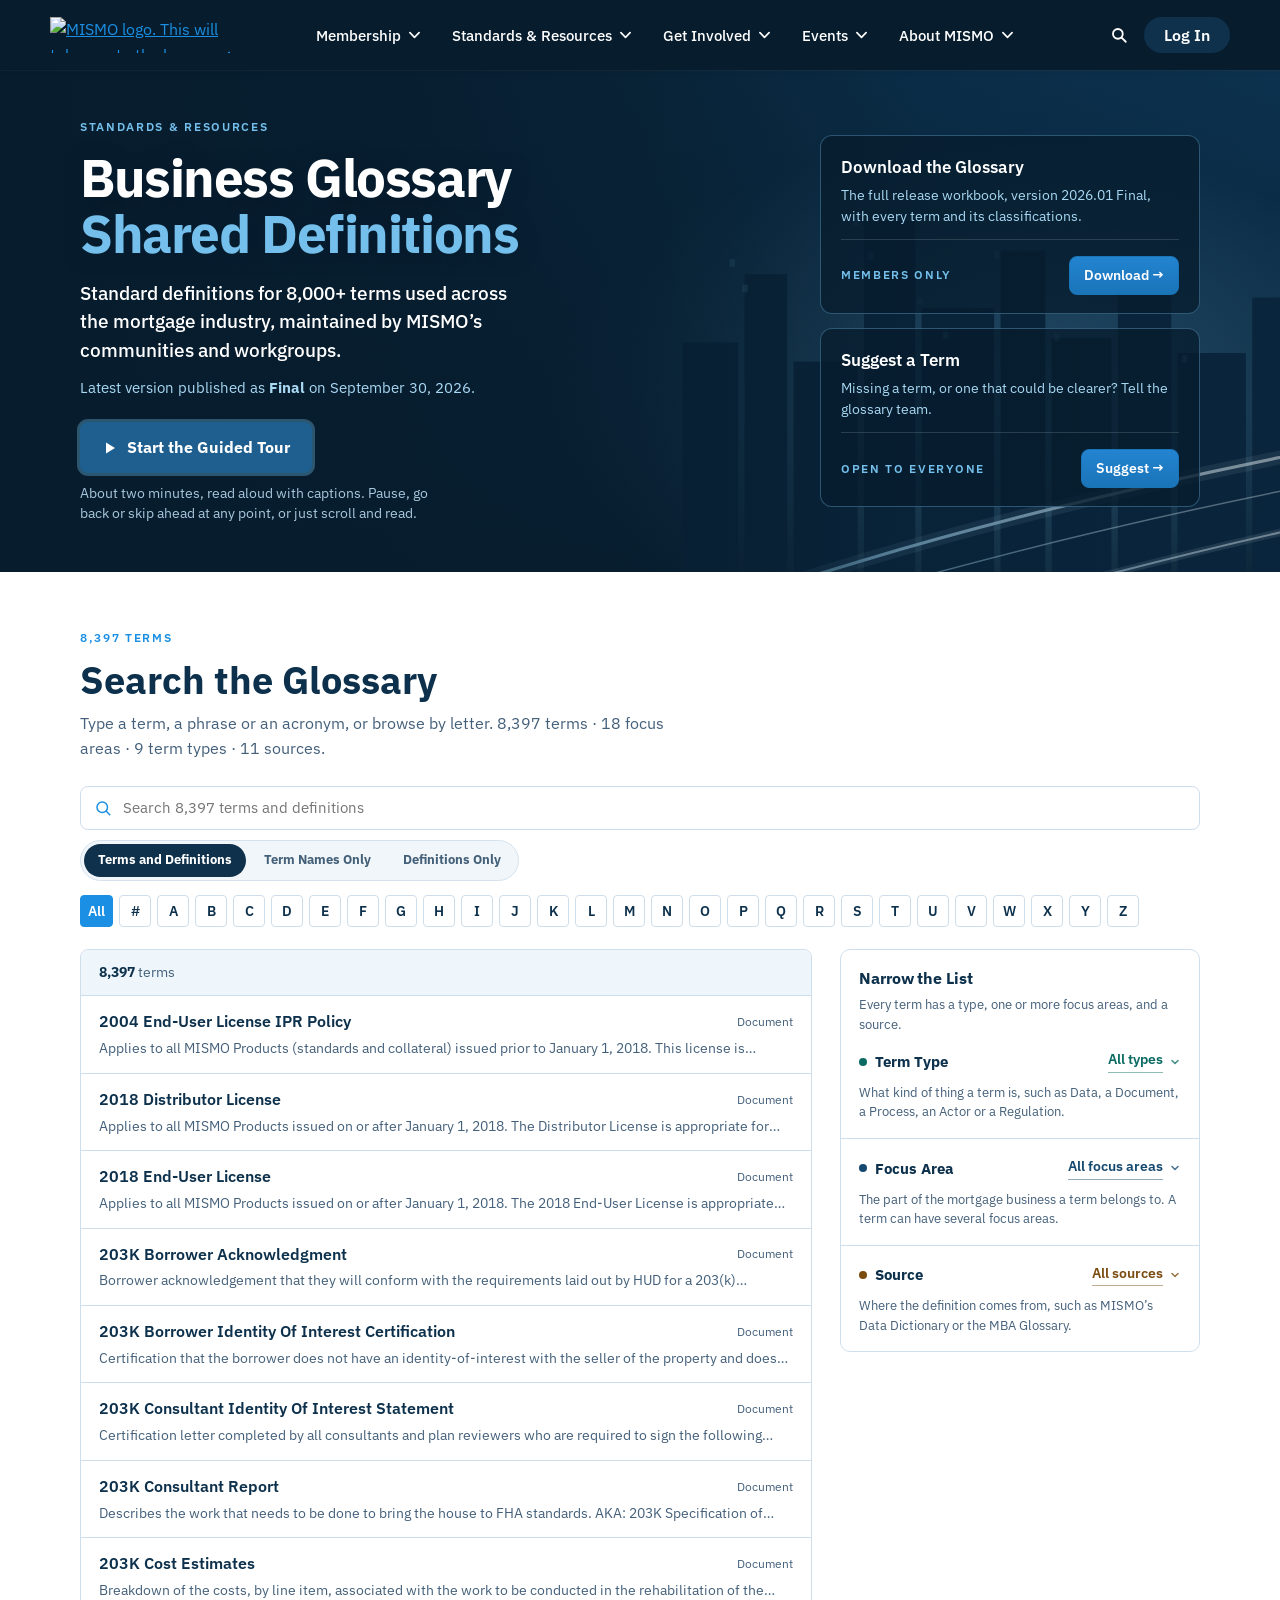
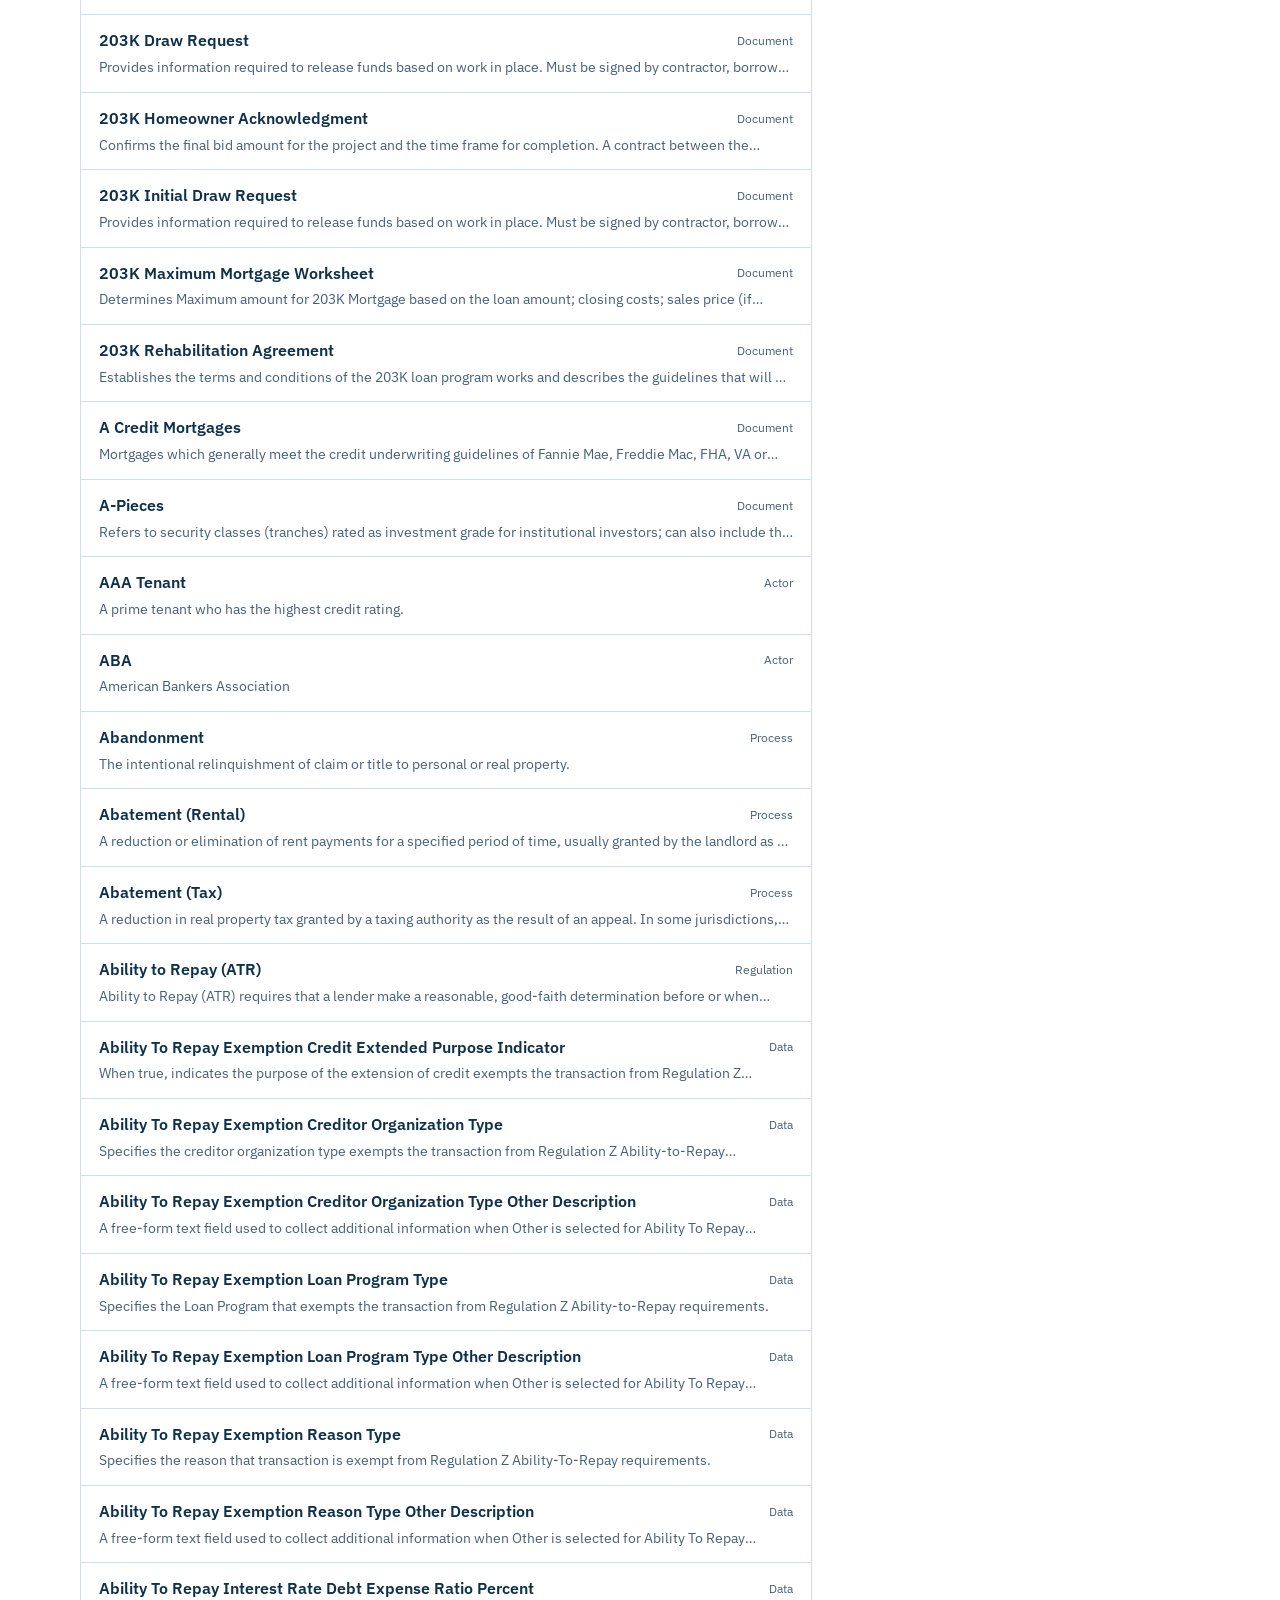
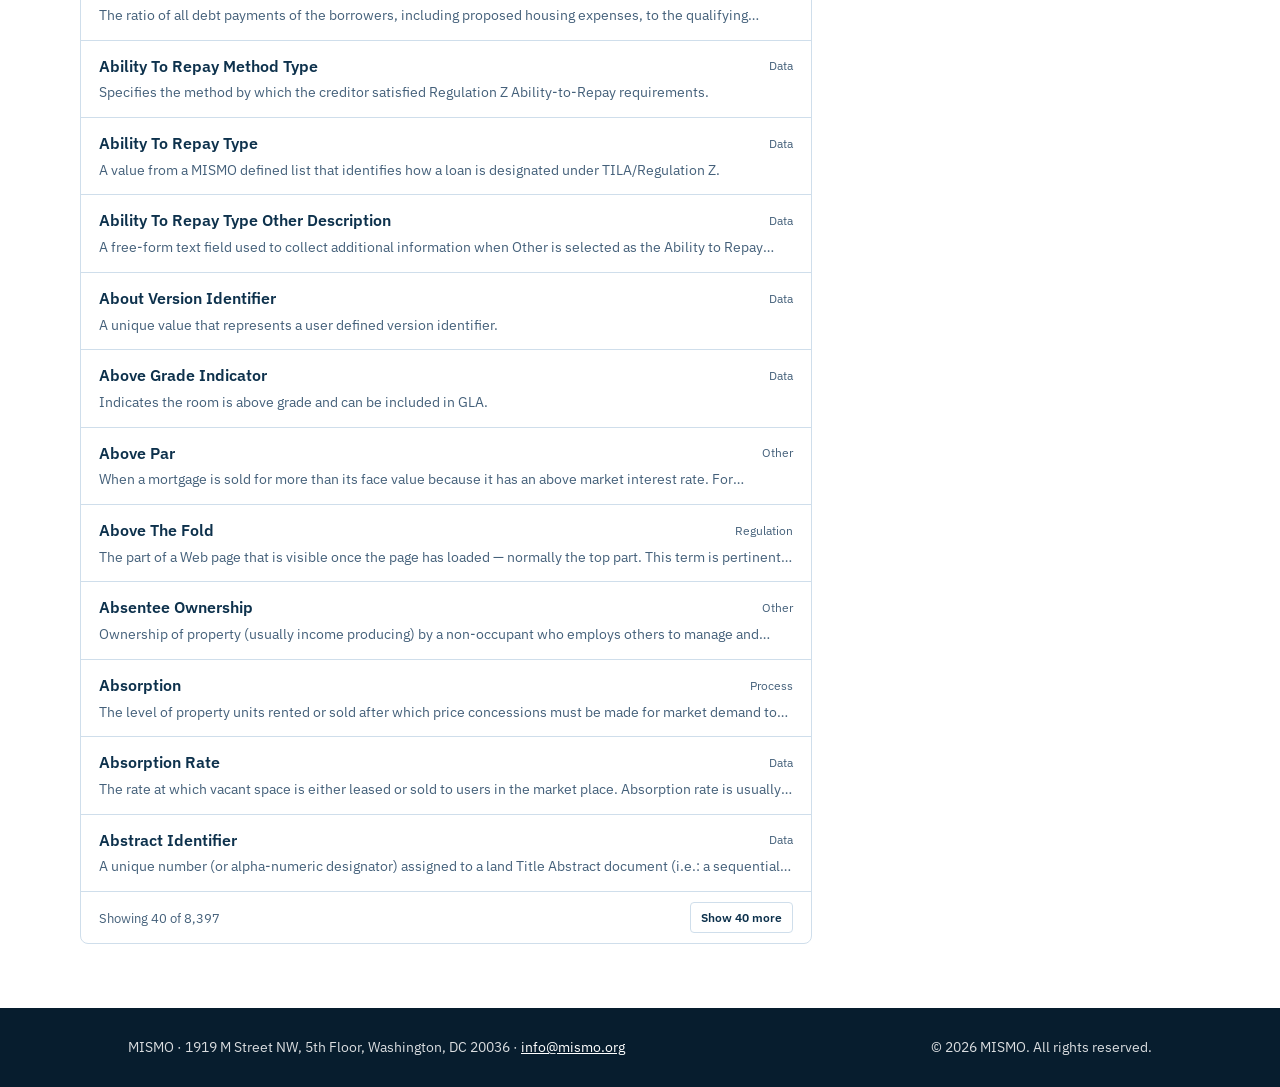
==== commit c1e6608b: "Public glossary: search term names only, or definitions only (Perry, 6 Nov 2026) Three choices under" ====
--- a/index.html
+++ b/index.html
@@ -695,6 +695,15 @@
 #dock button:focus-visible,#dock select:focus-visible{outline:2px solid #74BFEB;outline-offset:1px}
 @media (max-width:640px){ #dock .opts{margin-left:0;width:100%} }
 @media (prefers-reduced-motion: reduce){ #spot,#dock .prog i{transition:none} }
+
+/* Search in: term names, definitions, or both (Perry, 6 Nov 2026) */
+.scope3{display:inline-flex;flex-wrap:wrap;align-items:center;gap:4px;margin-top:10px;background:#F1F6FA;border:1px solid #D5E2ED;border-radius:999px;padding:3px}
+.scope3 button{all:unset;cursor:pointer;display:inline-flex;align-items:center;gap:6px;font-size:13px;font-weight:700;color:#456179;padding:6px 14px;border-radius:999px}
+.scope3 button b{font-weight:800;font-size:12px;color:#7794aa}
+.scope3 button:hover{color:#0F314C;background:#E4F2FB}
+.scope3 button[aria-pressed="true"]{background:#0F314C;color:#fff} .scope3 button[aria-pressed="true"] b{color:#94C8E9}
+.scope3 button:focus-visible{outline:2px solid #74BFEB;outline-offset:2px}
+@media (max-width:640px){ .scope3{border-radius:14px} }
 </style>
 
 <!-- MISMO site chrome v2 (October 25, 2026): loads IBM Plex Sans and matches the website header -->
@@ -798,12 +807,19 @@
 /* ---------- search and filters, shared by all three ---------- */
 function rank(t,q){ if(!q) return 0; if(t.lt===q) return 0; if(t.lt.startsWith(q)) return 1;
   if(t.lt.includes(' '+q)) return 2; if(t.lt.includes(q)) return 3; if(t.ld.includes(q)) return 4; return -1; }
+/* Search in term names only, or definitions only (Perry, 6 Nov 2026); 'all', the default, is the search as it always was.
+   A name match still ranks first in Definitions Only when the definition matches too. */
+const SCOPES=[['all','Terms and Definitions'],['term','Term Names Only'],['def','Definitions Only']];
+function inScope(t,q,sc){ const r=rank(t,q); if(!q||r<0) return r;
+  if(sc==='term') return r<4?r:-1;
+  if(sc==='def') return t.ld.includes(q)?r:-1;
+  return r; }
 function run(st){
   const q=st.q.trim().toLowerCase();
   const picked=['fa','tt','src'].flatMap(k=>[...st.sel[k]].map(x=>[k,x]));
   const out=[];
   for(const t of T){
-    const r=rank(t,q); if(r<0) continue;
+    const r=inScope(t,q,st.scope); if(r<0) continue;
     if(picked.length){ const has=picked.map(([k,x])=>t[k].includes(x)); if(st.mode==='any'?!has.some(Boolean):!has.every(Boolean)) continue; }
     if(st.letter&&t.letter!==st.letter) continue;
     out.push([r,t]);
@@ -814,10 +830,10 @@
 /* How many terms each value would give, with the search applied but not the value's own group. */
 function facetCounts(st){
   const q=st.q.trim().toLowerCase(); const c={fa:V.fa.map(()=>0),tt:V.tt.map(()=>0),src:V.src.map(()=>0)};
-  for(const t of T){ if(rank(t,q)<0) continue; if(st.letter&&t.letter!==st.letter) continue; ['fa','tt','src'].forEach(k=>t[k].forEach(x=>c[k][x]++)); }
+  for(const t of T){ if(inScope(t,q,st.scope)<0) continue; if(st.letter&&t.letter!==st.letter) continue; ['fa','tt','src'].forEach(k=>t[k].forEach(x=>c[k][x]++)); }
   return c;
 }
-const newState=()=>({q:'',sel:{fa:new Set(),tt:new Set(),src:new Set()},mode:'all',letter:''});
+const newState=()=>({q:'',sel:{fa:new Set(),tt:new Set(),src:new Set()},mode:'all',letter:'',scope:'all'});
 function hl(text,q){ q=(q||'').trim(); if(!q) return esc(text); const lo=text.toLowerCase(), ql=q.toLowerCase(); let out='',i=0,j;
   while((j=lo.indexOf(ql,i))>-1){ out+=esc(text.slice(i,j))+'<mark>'+esc(text.slice(j,j+q.length))+'</mark>'; i=j+q.length; } return out+esc(text.slice(i)); }
 /* Definitions use the console's link syntax: [[Term]], [[Term|words]], [words](https://…), bare links. */
@@ -939,7 +955,8 @@
 </div>
     <section class="gl-sec"><div class="gl-head"><div><p class="mm-eyebrow">${n(T.length)} Terms</p><h2 class="mm-h2">Search the Glossary</h2><p class="mm-lede">Type a term, a phrase or an acronym, or browse by letter. <span id="aStats"></span></p></div></div>
       <label class="search"><span class="vh">Search the glossary</span><svg viewBox="0 0 24 24" fill="none" stroke="currentColor" stroke-width="2" stroke-linecap="round"><circle cx="11" cy="11" r="7"/><path d="M21 21l-4.3-4.3"/></svg>
-        <input id="aQ" type="search" placeholder="Search ${n(T.length)} terms and definitions" autocomplete="off"><button type="button" class="qx" id="aQx" aria-label="Clear the search" tabindex="-1"><svg viewBox="0 0 16 16" aria-hidden="true"><path d="M4.5 4.5l7 7M11.5 4.5l-7 7" fill="none" stroke="currentColor" stroke-width="1.8" stroke-linecap="round"/></svg></button></label></section>
+        <input id="aQ" type="search" placeholder="Search ${n(T.length)} terms and definitions" autocomplete="off"><button type="button" class="qx" id="aQx" aria-label="Clear the search" tabindex="-1"><svg viewBox="0 0 16 16" aria-hidden="true"><path d="M4.5 4.5l7 7M11.5 4.5l-7 7" fill="none" stroke="currentColor" stroke-width="1.8" stroke-linecap="round"/></svg></button></label>
+      <div class="scope3" id="aScope" role="group" aria-label="Search in"></div></section>
     <nav class="A-az" aria-label="Jump to a letter"><div class="in" id="aAz"></div></nav>
     <div class="A-body"><section class="A-main" id="aMain" aria-live="polite"></section><aside class="A-side" id="aSide" aria-label="Classifications"></aside></div>`+footer;
   /* Phone and tablet menu: the hamburger opens the same menu as a panel under the header bar. */
@@ -965,7 +982,8 @@
     const qa=e.target.closest('[data-qall]'); if(qa){ A.st.sel[qa.dataset.qall].clear(); paint(true); return; }
     if(e.target.closest('[data-fold]')){ A.sideOpen=!A.sideOpen; paintSide(); return; }
     if(e.target.closest('[data-clearcls]')){ ['fa','tt','src'].forEach(k=>A.st.sel[k].clear()); paint(); return; }
-    if(e.target.closest('[data-clearall]')){ A.st=newState(); $('aQ').value=''; A.open=null; A.pop=null; A.tray=null; paint(); return; }
+    { const sb=e.target.closest('[data-scope]'); if(sb){ A.st.scope=sb.dataset.scope; A.shown=40; A.open=null; paint(); const f=document.querySelector(`[data-scope="${A.st.scope}"]`); if(f) f.focus({preventScroll:true}); return; } }
+  if(e.target.closest('[data-clearall]')){ A.st=newState(); $('aQ').value=''; A.open=null; A.pop=null; A.tray=null; paint(); return; }
     if(e.target.closest('#aMore')){ A.shown+=40; paintMain(); return; }
     const cp=e.target.closest('[data-copy]'); if(cp){ copyLink(T[+cp.dataset.copy]); }
   });
@@ -981,11 +999,15 @@
 function paint(keep){
   if($('aQx')) $('aQx').classList.toggle('on',!!$('aQ').value);
   const f=keep&&document.activeElement&&document.activeElement.dataset?document.activeElement.dataset.toggle:null;
-  A.res=run(A.st); paintAz(); paintMain(); paintSide(); fitPop();
+  A.res=run(A.st); paintScope(); paintAz(); paintMain(); paintSide(); fitPop();
   if(f){ const el=document.querySelector(`[data-toggle="${f}"]`); if(el) el.focus({preventScroll:true}); }
 }
+function paintScope(){
+  const el=$('aScope'); if(!el) return; const q=A.st.q.trim();
+  el.innerHTML=SCOPES.map(([k,l])=>`<button type="button" data-scope="${k}" aria-pressed="${A.st.scope===k}">${l}${q?`<b>${n(run(Object.assign({},A.st,{scope:k})).length)}</b>`:''}</button>`).join('');
+}
 function paintAz(){
-  const q=A.st.q.trim().toLowerCase(); const has=new Set(T.filter(t=>rank(t,q)>=0).map(t=>t.letter));
+  const q=A.st.q.trim().toLowerCase(); const has=new Set(T.filter(t=>inScope(t,q,A.st.scope)>=0).map(t=>t.letter));
   $('aAz').innerHTML=`<button type="button" data-letter="" aria-pressed="${!A.st.letter}">All</button>`+LETTERS.map(l=>`<button type="button" data-letter="${l}" aria-pressed="${A.st.letter===l}"${has.has(l)?'':' disabled'}>${l}</button>`).join('');
 }
 const picked=()=>['fa','tt','src'].reduce((s,k)=>s+A.st.sel[k].size,0);
@@ -1244,7 +1266,7 @@
 // Guided tour (Perry, 6 Nov 2026): reads the page aloud with captions and a moving spotlight; the same engine as the
 // Business Domains page. The stops and their wording are in STOPS; each sentence lights up what it talks about.
 (function(){
-  var STOPS = [["Welcome", [["Welcome to MISMO’s Business Glossary: standard definitions for more than eight thousand terms used across the mortgage industry, kept by MISMO’s communities and workgroups. I’ll show you how to find what you need in about two minutes. You can pause, go back or skip ahead at any time.", [["#page h1", 0], ["#aVer", 0]]]]], ["The Latest Version", [["This line shows the glossary’s latest version, and whether it’s Final or out for a thirty-day comment period, when MISMO asks for feedback on the changes.", [["#aVer", 0]]]]], ["Searching", [["Type a term, a phrase or an acronym here. The list narrows as you type, searching both the terms and their definitions.", [["label.search", 0]]]]], ["Browse by Letter", [["Or browse by letter: pick one to see every term that starts with it.", [["#aAz", 0]]]]], ["Narrow the List", [["Narrow the list by term type, focus area or source. Each has a short explanation of what it means, so you know what you’re choosing.", [["#aSide", 0]]]]], ["A Term", [["Open any term to read its full definition, its type, its focus areas and where the definition comes from. Each term has its own link, so you can share exactly the one you mean.", [["#aMain .A-row", 0]]]]], ["Download and Suggest", [["Members can download the full release workbook. And anyone can suggest a new term, or a clearer definition, to the glossary team.", [[".gl-cards", 0]]]]], ["That’s It", [["That’s the glossary. Start the tour again any time from the button at the top of the page.", [["#gTourBtn", 0]]]]]];
+  var STOPS = [["Welcome", [["Welcome to MISMO’s Business Glossary: standard definitions for more than eight thousand terms used across the mortgage industry. The terms grow out of the work of MISMO’s groups, and you’ll see some of those groups among the sources, such as the AI Community of Practice, Data Governance and Management, and Life of Loan. I’ll show you how to find what you need in about two minutes. You can pause, go back or skip ahead at any time.", [["#page h1", 0], ["#aVer", 0]]]]], ["The Latest Version", [["This line shows the glossary’s latest version, and whether it’s Final or out for a thirty-day comment period, when MISMO asks for feedback on the changes.", [["#aVer", 0]]]]], ["Searching", [["Type a term, a phrase or an acronym here. The list narrows as you type, searching both the terms and their definitions.", [["label.search", 0]]], ["Under the box, you can search only term names, or only definitions. Each choice shows how many terms it finds.", [["#aScope", 0]], ""]]], ["Browse by Letter", [["Or browse by letter: pick one to see every term that starts with it.", [["#aAz", 0]]]]], ["Narrow the List", [["On the right, you can narrow the list. Every term has a type, one or more focus areas, and a source.", [["#aSide", 0]], ""], ["Term Type is what kind of thing a term is. Most are data; others are documents, processes, actors, products, regulations and events. Each shows how many terms it has.", [["#aSide .C-sec.tt", 0], ["#aSide .C-sec.tt .Q-pop", 0]], "open:[data-qpart=tt]"], ["Focus Area is the part of the mortgage business a term belongs to, such as origination, servicing, loan delivery or credit reporting. A term can have several focus areas.", [["#aSide .C-sec.fa", 0], ["#aSide .C-sec.fa .Q-pop", 0]], "shut:[data-qpart=tt],open:[data-qpart=fa]"], ["Source is where a definition comes from, such as MISMO’s Logical Data Dictionary or the MBA Glossary.", [["#aSide .C-sec.src", 0], ["#aSide .C-sec.src .Q-pop", 0]], "shut:[data-qpart=fa],open:[data-qpart=src]"], ["Pick any of them, and the list shows only the terms that match.", [["#aSide", 0]], "shut:[data-qpart=src]"]]], ["A Term", [["Open any term to see everything about it. Here’s the first one.", [["#aMain .A-row", 0]], "open:#aMain .A-row .A-head"], ["First, its full definition.", [["#aMain .A-row.open .def", 0]], "open:#aMain .A-row .A-head"], ["Then its term type.", [["#aMain .A-row.open .pill.tt", 0]], "open:#aMain .A-row .A-head"], ["Its focus areas: a term can have several.", [["#aMain .A-row.open .pill.fa", 0]], "open:#aMain .A-row .A-head"], ["And its source: where the definition comes from.", [["#aMain .A-row.open .pill.src", 0]], "open:#aMain .A-row .A-head"], ["Click any of these to see every other term that shares it.", [["#aMain .A-row.open .A-tags", 0]], "open:#aMain .A-row .A-head"], ["Opening a term also gives it its own link. Copy the address from your browser to share exactly the term you mean.", [["#aMain .A-row.open .A-head", 0]], "open:#aMain .A-row .A-head"]]], ["Download and Suggest", [["Members can download the full glossary in Excel. And anyone can suggest a new term, or a clearer definition, to the glossary team.", [[".gl-cards", 0]]]]], ["That’s It", [["That’s the glossary. Start the tour again any time from the button at the top of the page.", [["#gTourBtn", 0]]]]]];
   var PLAY = '<svg viewBox="0 0 16 16" fill="currentColor" aria-hidden="true"><path d="M4 2.5v11l9-5.5z"/></svg>', PAUSE = '<svg viewBox="0 0 16 16" fill="currentColor" aria-hidden="true"><path d="M3.5 2.5h3v11h-3zM9.5 2.5h3v11h-3z"/></svg>';
   var $ = function(s, r){ return (r || document).querySelector(s); };
   var strip = $(".strip") || { offsetHeight: 0 };   // no sticky strip on this page
@@ -1261,7 +1283,7 @@
   sRate.value = String(rate);
 
   // How the voice says things; the captions keep the written form.
-  function say(t){ return t.replace(/\bMISMO\b/g, "Mismo").replace(/\bversion 2s\b/g, "version twos").replace(/\bversion 2\b/g, "version two"); }
+  function say(t){ return t.replace(/\bCoP\b/g, "Community of Practice").replace(/\bMISMO\b/g, "Mismo").replace(/\bversion 2s\b/g, "version twos").replace(/\bversion 2\b/g, "version two"); }
   function split(t){ return (t.match(/[^.!?]+[.!?]+[’”]?(\s+|$)|[^.!?]+$/g) || [t]).map(function(s){ return s.trim(); }).filter(Boolean); }
 
   function pickVoice(){
@@ -1310,9 +1332,19 @@
     var y = (bx.h + pad * 2 <= avail) ? bx.top - pad - ts - Math.max(8, (avail - bx.h - pad * 2) / 2) : bx.top - pad - ts - 12;
     window.scrollTo({top: Math.max(0, y), behavior: reduced ? "auto" : "smooth"});
   }
+  /* What a sentence opens (Perry, 6 Nov 2026): "open:<selector>" clicks a closed button (a Narrow the List list, a term);
+     "shut:<selector>" closes one the tour opened. Moving to another stop, or closing the tour, closes them all. */
+  var opened = [];
+  // What was opened is remembered by its selector: the page redraws a term when it opens, so the element itself changes.
+  function act(a){ var k = a.indexOf(":"), how = a.slice(0, k), sel = a.slice(k + 1), el = document.querySelector(sel); if(!el) return false;
+    var isOpen = el.getAttribute("aria-expanded") === "true";
+    if(how === "open" && !isOpen){ el.click(); if(opened.indexOf(sel) < 0) opened.push(sel); return true; }
+    if(how === "shut" && isOpen){ el.click(); return true; }
+    return false; }
+  function shutAll(){ opened.forEach(function(sel){ var el = document.querySelector(sel); if(el && el.getAttribute("aria-expanded") === "true") el.click(); }); opened = []; }
   function focusSeg(g, force){ if(g === seg && !force) return; seg = g; var sg = STOPS[i][1][g], acts = (sg[2] || "").split(",").filter(Boolean);
-    acts.forEach(function(a){ if(a.indexOf("sw:") === 0) setSwitch(a.slice(3)); });
-    place(sg[1], true); }
+    var did = false; acts.forEach(function(a){ if(a.indexOf("sw:") === 0) setSwitch(a.slice(3)); else did = act(a) || did; });
+    if(did) setTimeout(function(){ if(open) place(STOPS[i][1][seg][1], true); }, 150); else place(sg[1], true); }
 
   function renderCap(){ parts = []; cap.innerHTML = "";
     STOPS[i][1].forEach(function(sg, g){ split(sg[0]).forEach(function(p){ var s = document.createElement("span"); s.textContent = p + " "; s.setAttribute("data-k", parts.length); parts.push({t: p, g: g}); cap.appendChild(s); }); });
@@ -1353,11 +1385,11 @@
     step(k);
   }
   function done(){ if(!playing) return; if(i < STOPS.length - 1) timer = setTimeout(function(){ go(i + 1); }, 750); else { playing = false; ui(); } }
-  function go(n){ stopSpeech(); i = Math.max(0, Math.min(STOPS.length - 1, n)); sent = 0; seg = -1; renderCap(); ui(); focusSeg(0, true); if(playing) run(0); }
+  function go(n){ stopSpeech(); shutAll(); i = Math.max(0, Math.min(STOPS.length - 1, n)); sent = 0; seg = -1; renderCap(); ui(); focusSeg(0, true); if(playing) run(0); }
 
   function quiet(){ var pop = $("#pop"), back = $("#back"); if(pop) pop.hidden = true; if(back) back.hidden = true; }
   function start(){ open = true; quiet(); document.body.classList.add("touring"); dock.classList.add("on"); playing = true; if(synth){ try{ synth.cancel(); }catch(e){} } go(0); bPlay.focus({preventScroll:true}); }
-  function close(){ stopSpeech(); playing = false; open = false; document.body.classList.remove("touring"); dock.classList.remove("on"); spot.classList.remove("on"); }
+  function close(){ stopSpeech(); shutAll(); playing = false; open = false; document.body.classList.remove("touring"); dock.classList.remove("on"); spot.classList.remove("on"); }
   function toggle(){ if(playing){ playing = false; stopSpeech(); mark(sent); ui(); }
     else { playing = true; if(sent >= parts.length){ if(i === STOPS.length - 1){ go(0); return; } go(i + 1); return; } ui(); run(sent); } }
 
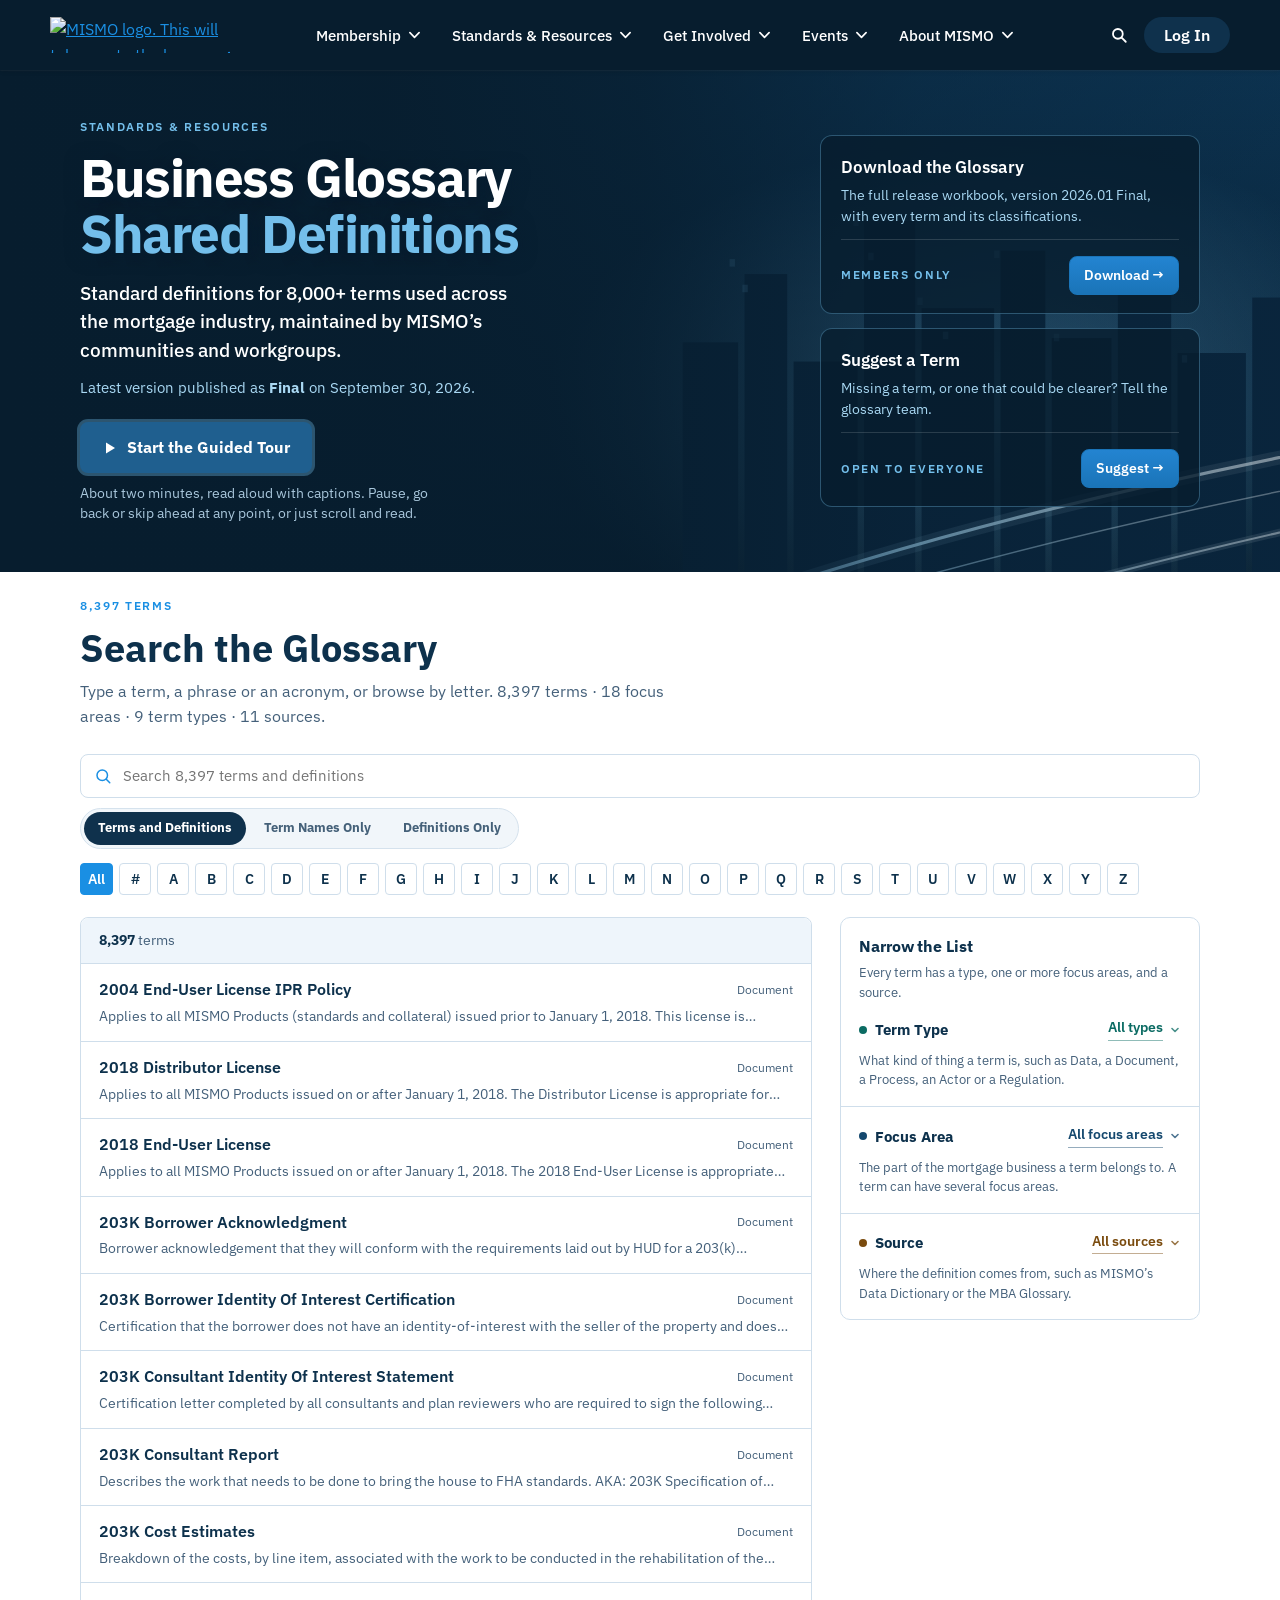
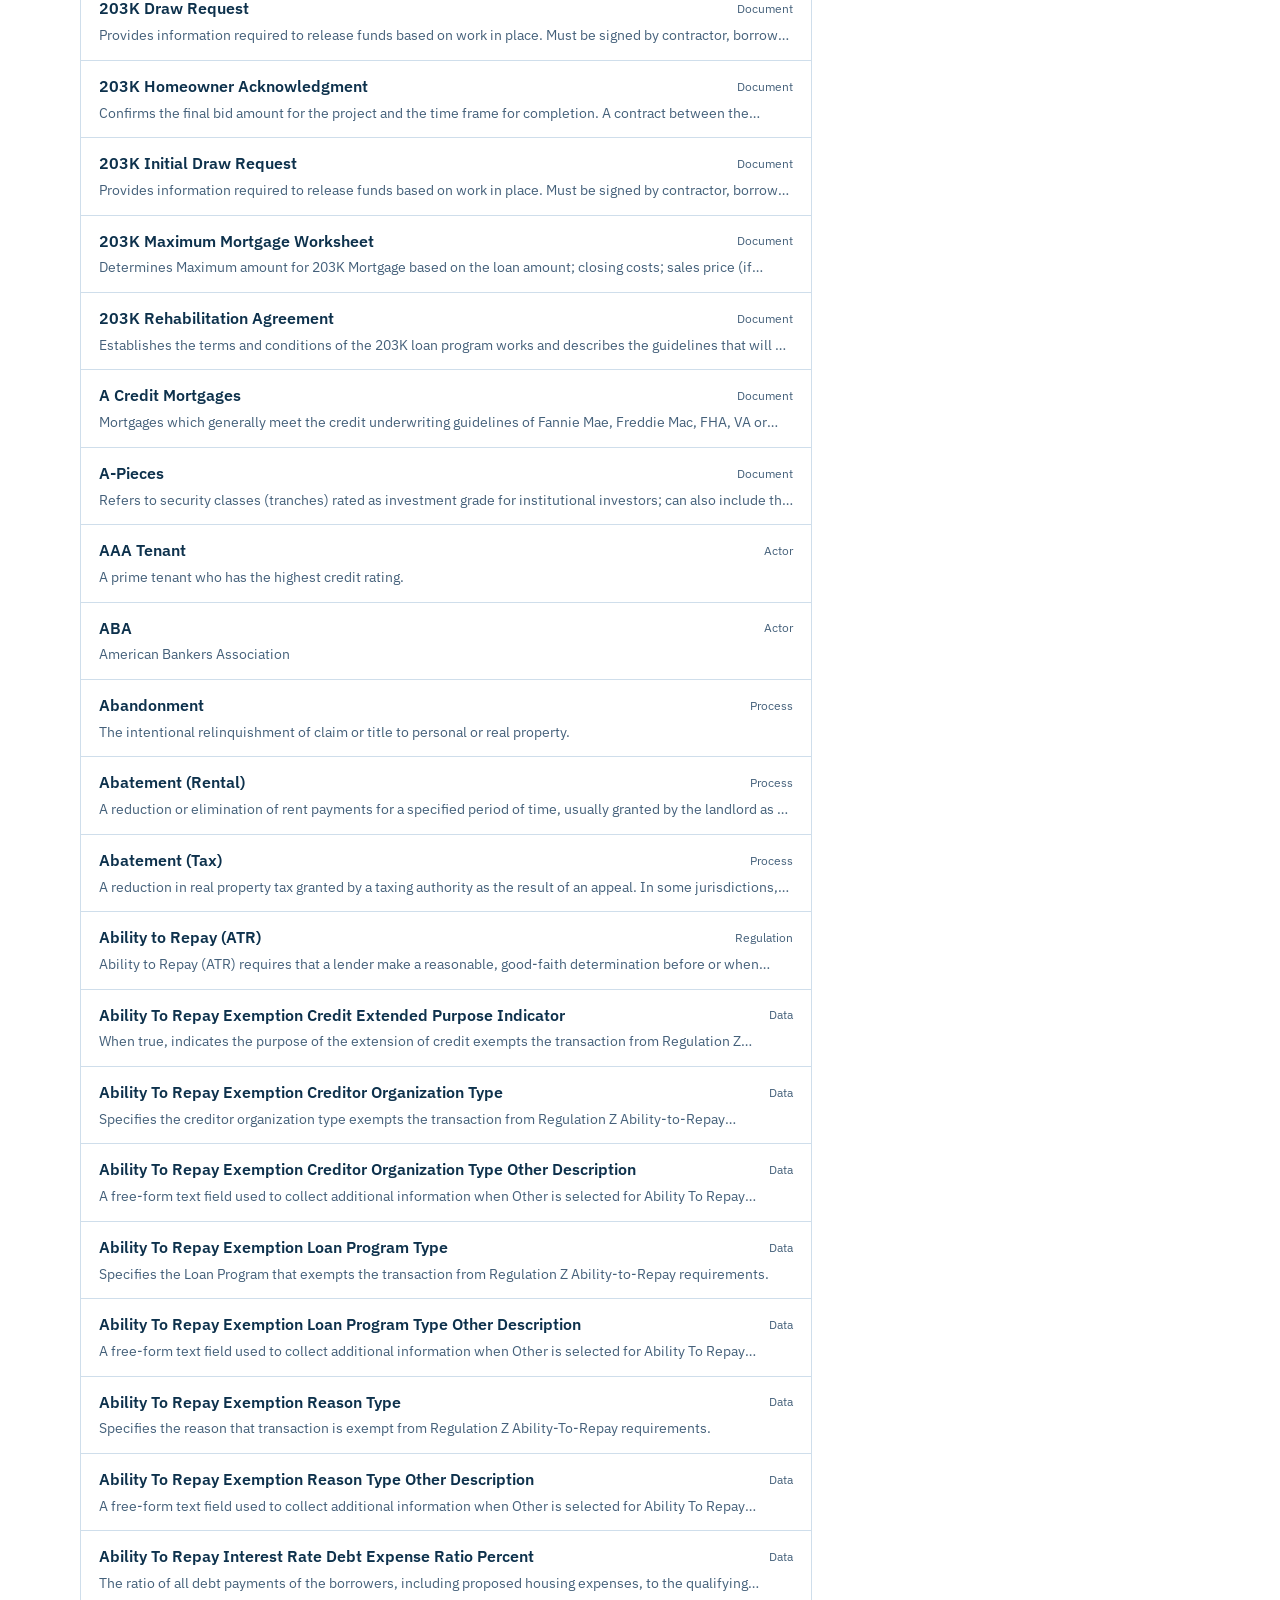
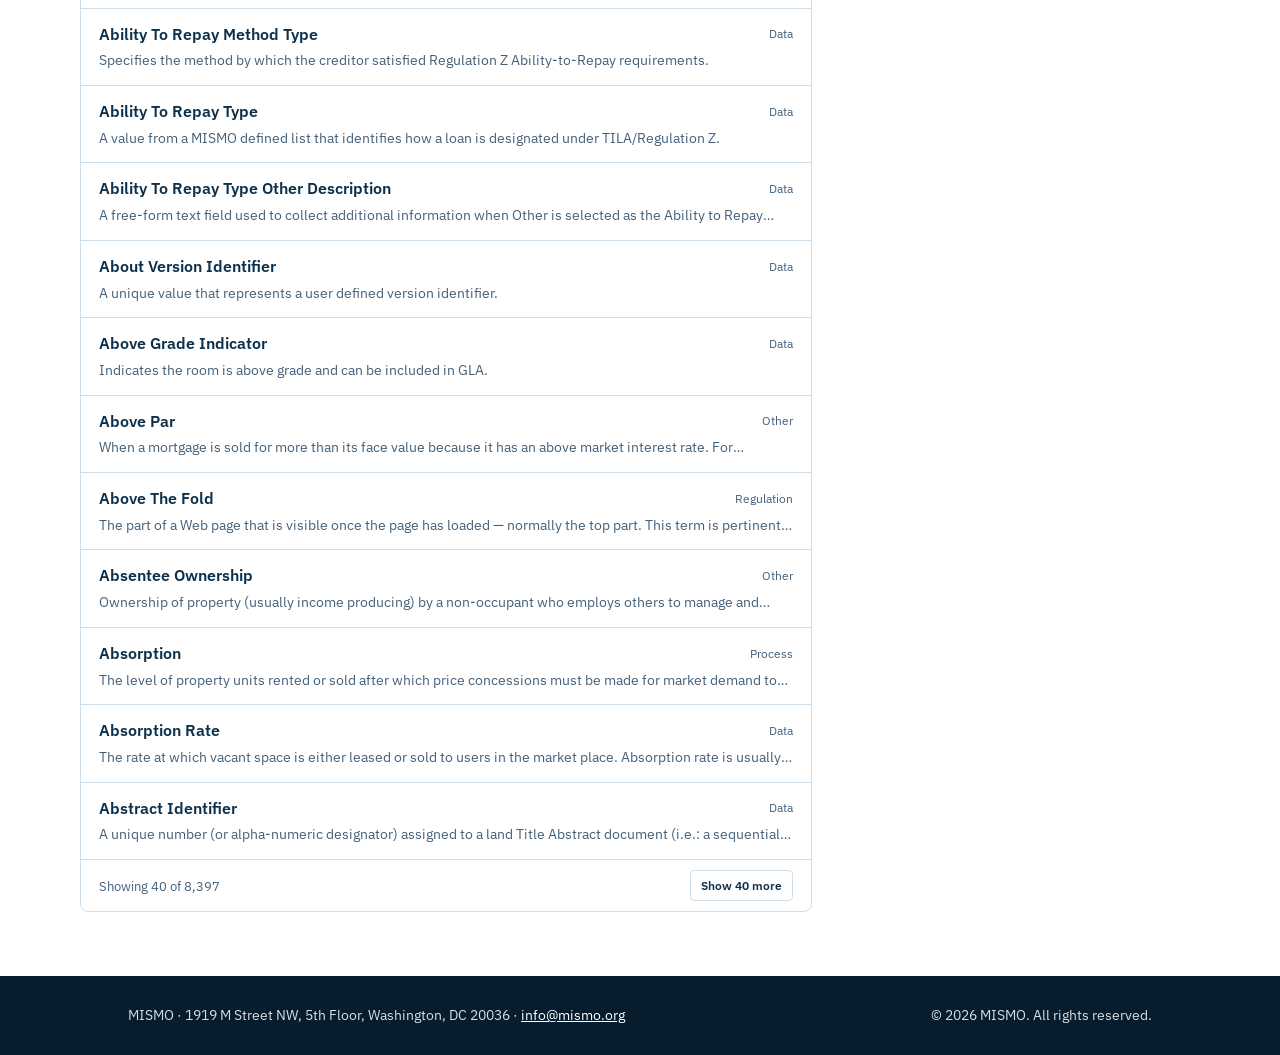
==== commit 7f3ec5dc: "Public glossary: less space between the header and Search the Glossary (56px to 24px) (Perry, 6 Nov " ====
--- a/index.html
+++ b/index.html
@@ -581,7 +581,7 @@
 :root{--sans:var(--mm-font);--serif:var(--mm-font);--ink:#0d314c;--ink-2:#44607a;--ink-3:#44607a;--line:#cfdeeb;--line-2:#cfdeeb;--line-3:#cfdeeb;--accent:#1a74b8;--sky:#1a8fe3;--sunk:#eef5fb}
 body{background:#ffffff;color:var(--mm-ink);font-size:16px;line-height:1.6}
 a{color:var(--mm-blue)}
-.gl-sec{max-width:calc(1120px + 2 * clamp(20px,5vw,48px));margin:0 auto;padding:56px clamp(20px,5vw,48px) 0}
+.gl-sec{max-width:calc(1120px + 2 * clamp(20px,5vw,48px));margin:0 auto;padding:24px clamp(20px,5vw,48px) 0}   /* less space under the header (Perry, 6 Nov 2026) */
 .gl-head{display:flex;flex-wrap:wrap;gap:16px 32px;align-items:flex-end;justify-content:space-between}
 .gl-head .mm-h2{margin-bottom:8px} .gl-head .mm-lede{margin:0}
 .gl-sec .search{position:relative;display:block;margin-top:24px}
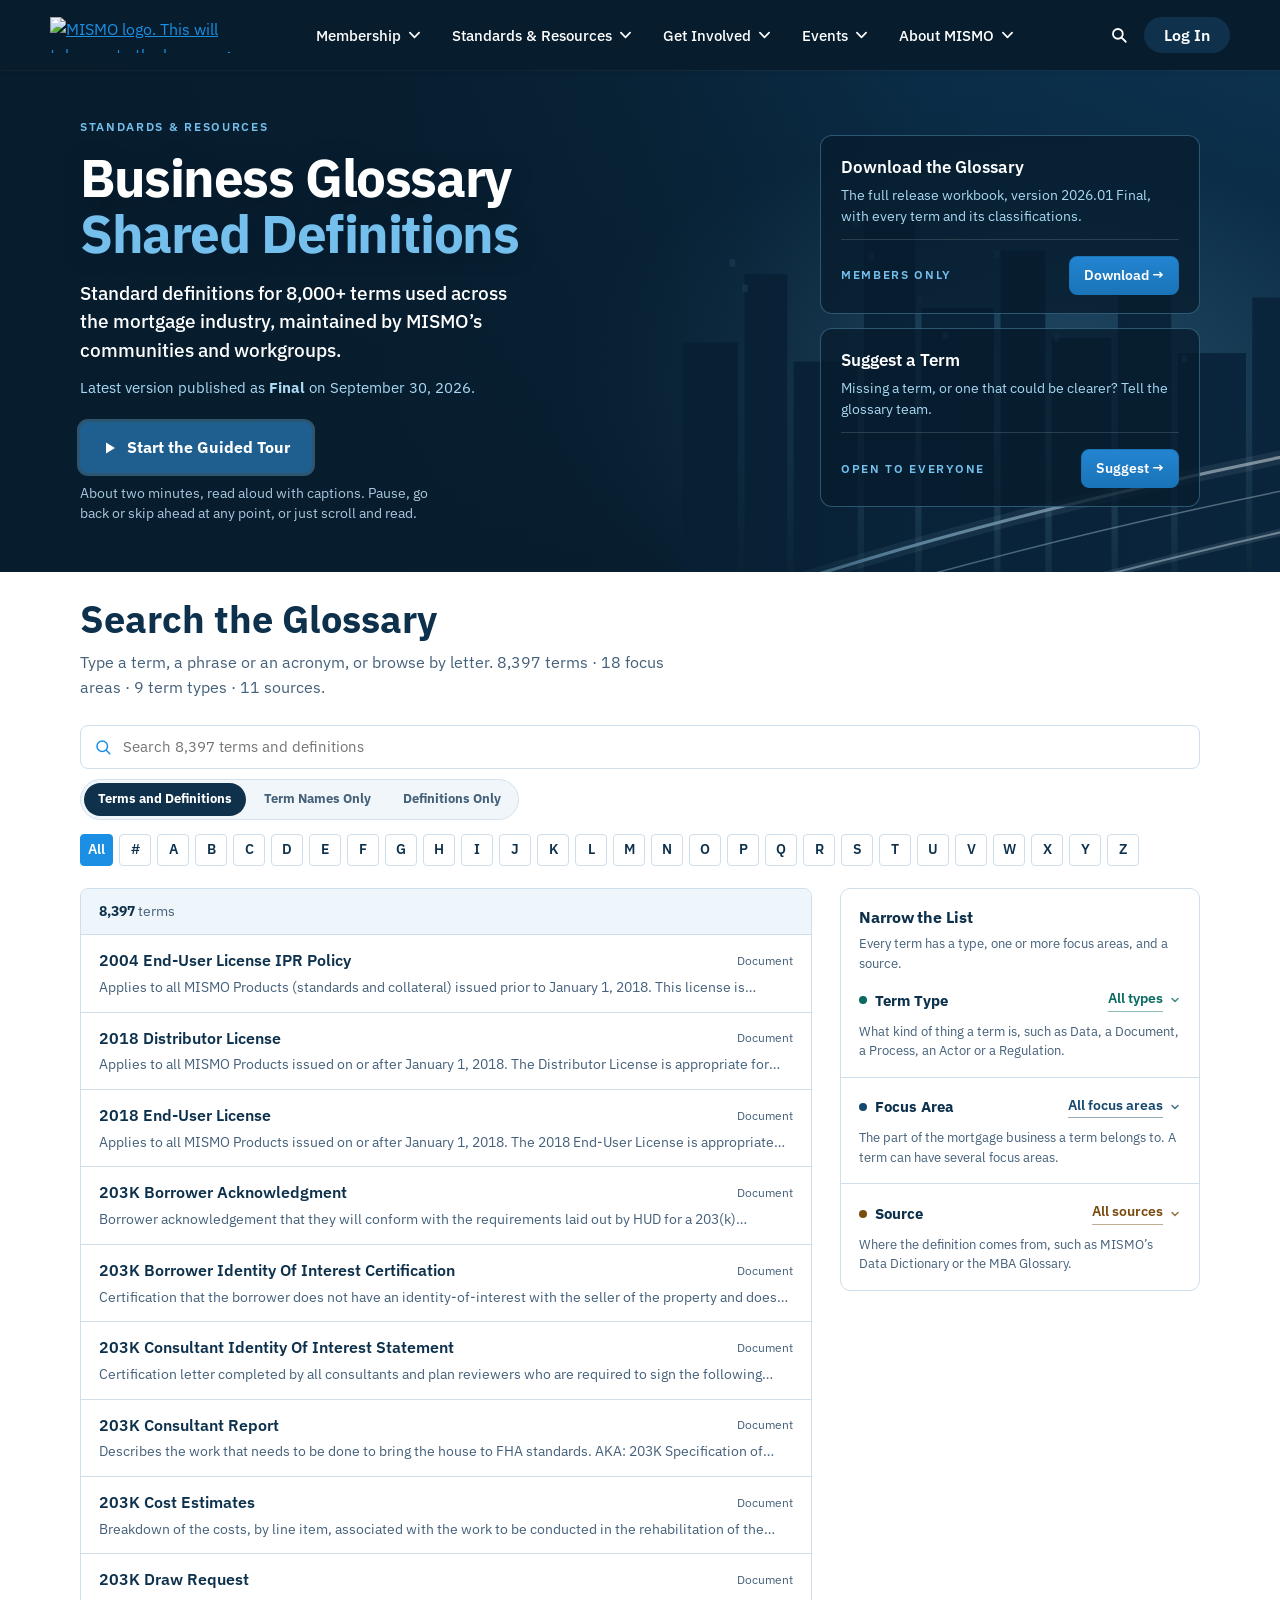
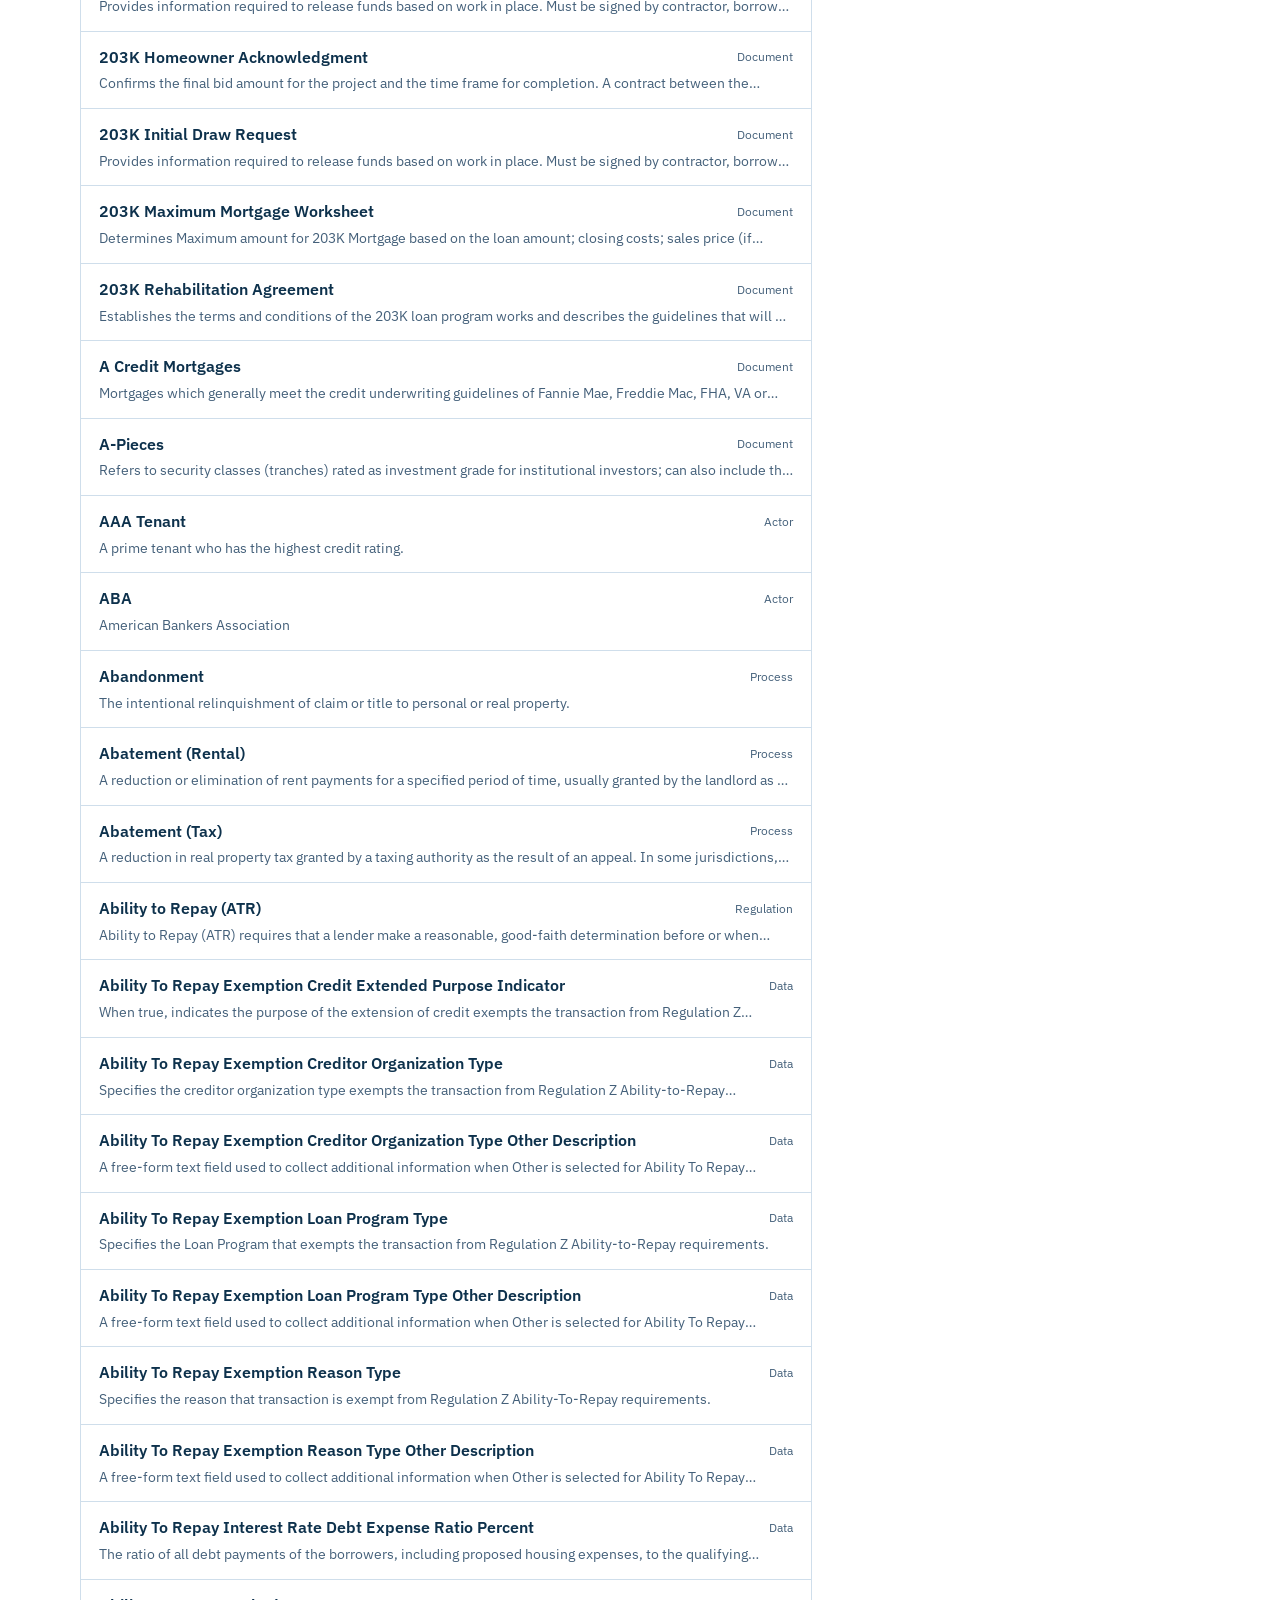
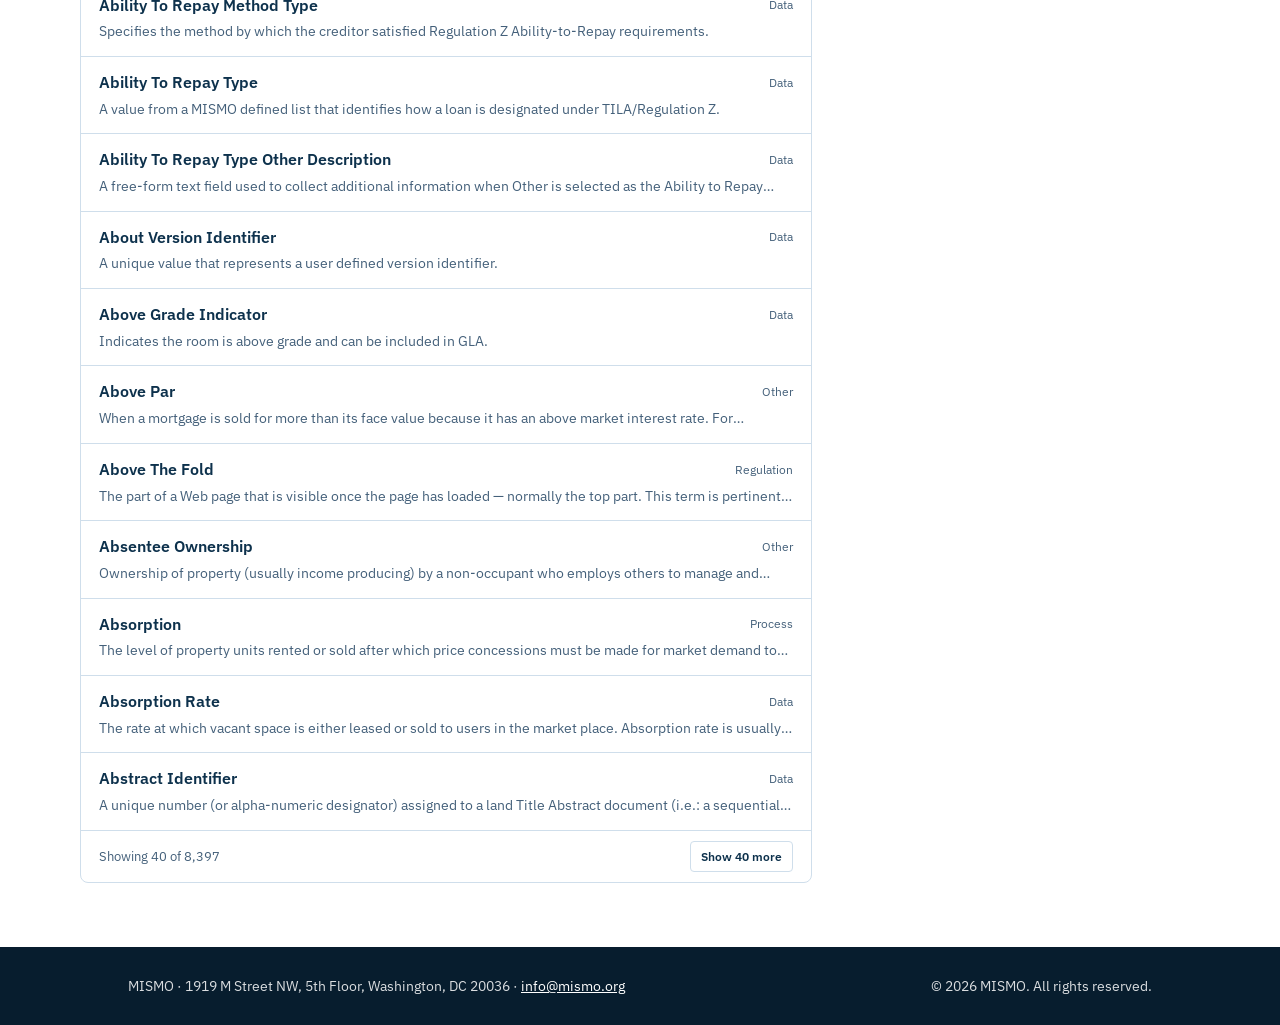
==== commit 128baf09: "Public glossary: drop the '8,397 Terms' line above Search the Glossary; the count stays in the sente" ====
--- a/index.html
+++ b/index.html
@@ -953,7 +953,7 @@
 <div class="gl-cards"><a class="gl-card" href="${DL_URL}" target="_blank" rel="noopener" title="Opens MISMO Connect. Signing in is required."><b>Download the Glossary</b><span>The full release workbook, version ${esc(D.meta.label||'')} ${D.meta.stage==='final'?'Final':D.meta.stage==='comment-period'?'(30-Day Comment Period)':''}, with every term and its classifications.</span><span class="f"><span class="who">Members Only</span><span class="go">Download&nbsp;&rarr;</span></span></a><${SUGGEST_LIVE?'button type="button" data-suggest':'div aria-disabled="true"'} class="gl-card"><b>Suggest a Term</b><span>Missing a term, or one that could be clearer? Tell the glossary team.</span><span class="f"><span class="who">Open to Everyone</span><span class="go${SUGGEST_LIVE?'':' soon'}">${SUGGEST_LIVE?'Suggest&nbsp;&rarr;':'Coming Soon'}</span></span></${SUGGEST_LIVE?'button':'div'}></div>
 </div>
 </div>
-    <section class="gl-sec"><div class="gl-head"><div><p class="mm-eyebrow">${n(T.length)} Terms</p><h2 class="mm-h2">Search the Glossary</h2><p class="mm-lede">Type a term, a phrase or an acronym, or browse by letter. <span id="aStats"></span></p></div></div>
+    <section class="gl-sec"><div class="gl-head"><div><h2 class="mm-h2">Search the Glossary</h2><p class="mm-lede">Type a term, a phrase or an acronym, or browse by letter. <span id="aStats"></span></p></div></div>
       <label class="search"><span class="vh">Search the glossary</span><svg viewBox="0 0 24 24" fill="none" stroke="currentColor" stroke-width="2" stroke-linecap="round"><circle cx="11" cy="11" r="7"/><path d="M21 21l-4.3-4.3"/></svg>
         <input id="aQ" type="search" placeholder="Search ${n(T.length)} terms and definitions" autocomplete="off"><button type="button" class="qx" id="aQx" aria-label="Clear the search" tabindex="-1"><svg viewBox="0 0 16 16" aria-hidden="true"><path d="M4.5 4.5l7 7M11.5 4.5l-7 7" fill="none" stroke="currentColor" stroke-width="1.8" stroke-linecap="round"/></svg></button></label>
       <div class="scope3" id="aScope" role="group" aria-label="Search in"></div></section>
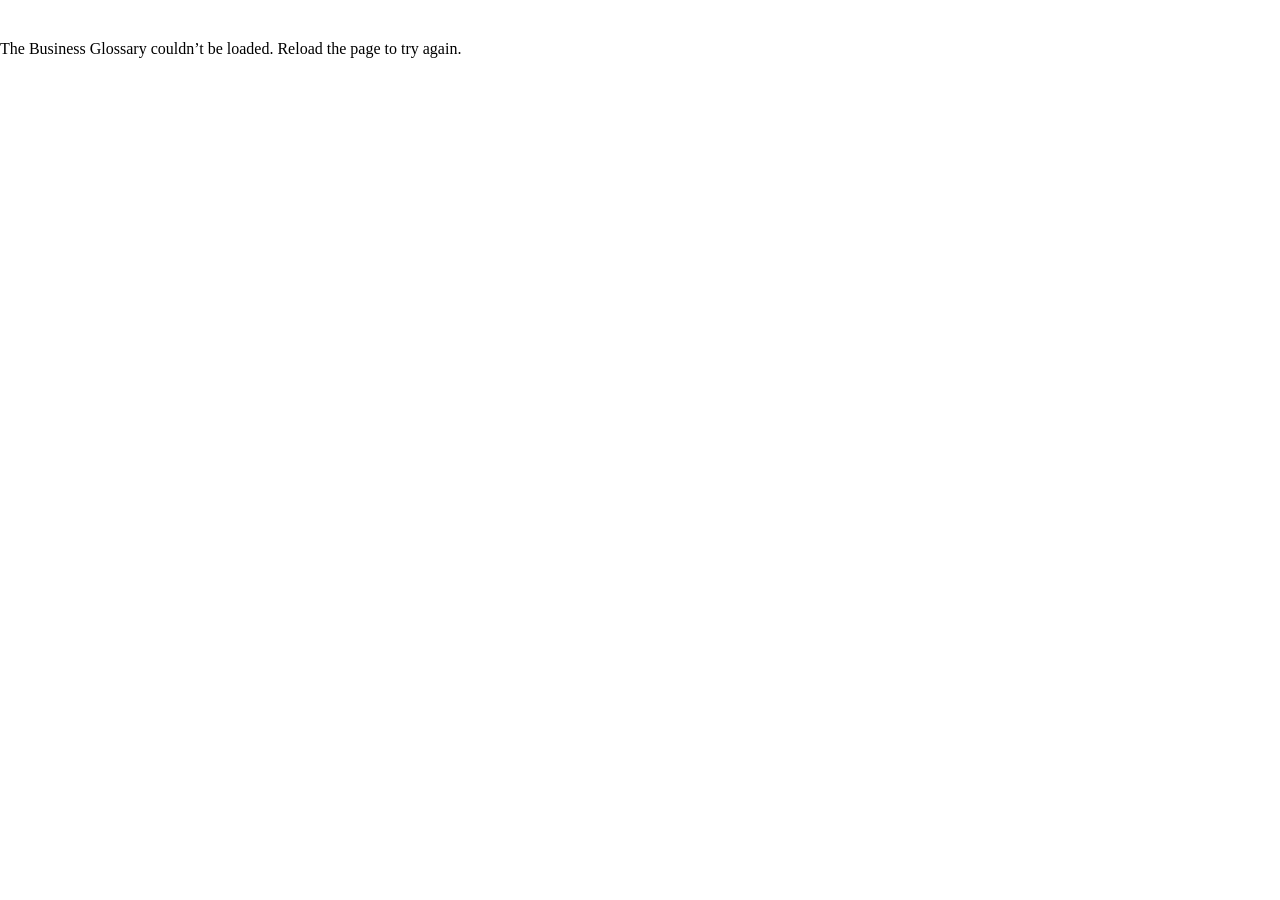
==== commit c40ed712: "Public glossary, ready for mismo.org: one build that the website's Glossary page and the standalone " ====
--- a/index.html
+++ b/index.html
@@ -5,1417 +5,18 @@
 <meta name="viewport" content="width=device-width, initial-scale=1, viewport-fit=cover">
 <title>Business Glossary · MISMO</title>
 <meta name="description" content="Standard definitions for the terms used across the mortgage industry.">
-<style>
-/* Layout: three directions for the public glossary, one shown at a time; the Summit HQ
-   family (navy masthead, white logo plate, sky rule, Plex Sans) opened up for readers. */
-:root{
-  --navy:#0f314c; --navy-deep:#06202f; --navy-mid:#14486e; --sky:#50a4db; --sky-soft:#94c8e9;
-  --paper:#F1F6FA; --surface:#FFFFFF; --sunk:#E9F1F8;
-  --ink:#0f314c; --ink-2:#456179; --ink-3:#5A7189;
-  --line:#E3ECF3; --line-2:#D3E0EB; --line-3:#ADC4D6;
-  --accent:#14486E; --accent-soft:#dcedf8; --hl:#FFF1B8; --hl-ink:#0f314c;
-  --fa:#14486E; --fa-soft:#DCEDF8; --tt:#0B6B63; --tt-soft:#DCF1EE; --src:#7A4B0E; --src-soft:#F5EAD7;
-  --btn:#0f314c; --btn-ink:#FFFFFF;
-  --shadow:0 1px 2px rgba(15,49,76,.06), 0 12px 28px -20px rgba(15,49,76,.5);
-  --sans:"IBM Plex Sans",-apple-system,BlinkMacSystemFont,"Segoe UI",sans-serif;
-  --serif:"IBM Plex Serif",Georgia,"Times New Roman",serif;
-}
-*{box-sizing:border-box}
-body{margin:0;background:var(--paper);color:var(--ink);font-family:var(--sans);font-size:15px;line-height:1.55;-webkit-font-smoothing:antialiased}
-button,input,select{font:inherit;color:inherit}
-a{color:var(--accent)}
-:focus-visible{outline:2px solid var(--sky);outline-offset:2px}
-mark{background:var(--hl);color:var(--hl-ink);border-radius:2px;padding:0 1px}
-.vh{position:absolute;width:1px;height:1px;overflow:hidden;clip:rect(0 0 0 0);white-space:nowrap}
-
-
-/* ---------- shared masthead, as Summit HQ ---------- */
-.hq{overflow:hidden;background:var(--navy);color:#fff;display:flex;align-items:center;gap:0;padding:0 24px;min-height:64px;box-shadow:0 1px 0 rgba(80,164,219,.28)}
-.plate{background:#fff;border-radius:5px;padding:9px 13px;display:flex;line-height:0;flex:0 0 auto}
-/* the logo leads to www.mismo.org (a page read outside MISMO) and grows on hover (Perry, 7 Oct 2026) */
-[data-mismo-home]{text-decoration:none;color:inherit;cursor:pointer;transition:transform .15s ease;transform-origin:left center}[data-mismo-home]:hover,[data-mismo-home]:focus-visible{transform:scale(1.06)}[data-mismo-home]:focus-visible{outline:2px solid #50a4db;outline-offset:3px}
-
-.plate svg{height:22px;width:auto}
-.rule{width:2px;height:32px;margin-inline:18px;border-radius:1px;background:var(--sky);flex:0 0 auto}
-.hqname{font-size:15.5px;font-weight:700;color:var(--sky);white-space:nowrap;overflow:hidden;text-overflow:ellipsis;min-width:0}
-.hqsub{font-size:12.5px;color:rgba(255,255,255,.62);margin-left:12px;white-space:nowrap}
-.hqr{margin-left:auto;display:flex;align-items:center;gap:10px}
-.hqlink{font-size:13px;font-weight:600;color:rgba(255,255,255,.85);text-decoration:none;padding:7px 10px;border-radius:4px;white-space:nowrap}
-.hqlink:hover{background:rgba(255,255,255,.1)}
-.dl{display:inline-flex;align-items:center;gap:8px;font-size:13px;font-weight:600;text-decoration:none;color:#fff;border:1px solid rgba(255,255,255,.3);border-radius:4px;padding:7px 12px;white-space:nowrap}
-.dl:hover{background:rgba(255,255,255,.1)}
-.dl i{font-style:normal;font-size:10px;font-weight:700;letter-spacing:.08em;text-transform:uppercase;background:var(--sky);color:var(--navy-deep);border-radius:3px;padding:1px 6px}
-
-/* ---------- shared pieces ---------- */
-.eyebrow{font-size:11px;letter-spacing:.12em;text-transform:uppercase;font-weight:600;color:var(--ink-3)}
-.pill{display:inline-flex;align-items:center;gap:5px;font-size:12px;font-weight:600;border-radius:999px;padding:2px 10px;border:0;line-height:1.5;white-space:nowrap;cursor:pointer}
-.pill.fa{background:var(--fa-soft);color:var(--fa)}
-.pill.tt{background:var(--tt-soft);color:var(--tt)}
-.pill.src{background:var(--src-soft);color:var(--src)}
-.pill:hover{filter:brightness(.97)}
-.dot{width:8px;height:8px;border-radius:50%;display:inline-block;flex:0 0 auto}
-.dot.fa{background:var(--fa)}.dot.tt{background:var(--tt)}.dot.src{background:var(--src)}
-.btn{font-size:13px;font-weight:600;border-radius:4px;padding:7px 13px;cursor:pointer;white-space:nowrap;border:1px solid var(--line-2);background:var(--surface);color:var(--ink)}
-.btn:hover{border-color:var(--line-3)}
-.btn.p{background:var(--btn);border-color:var(--btn);color:var(--btn-ink)}
-.btn.sm{font-size:12px;padding:5px 10px}
-.search{position:relative;display:flex;align-items:center}
-.search svg{position:absolute;left:14px;width:18px;height:18px;color:var(--ink-3);pointer-events:none}
-.search input{width:100%;border:1px solid var(--line-2);background:var(--surface);color:var(--ink);border-radius:6px;padding:12px 14px 12px 42px;font-size:16px}
-.search input:focus{outline:2px solid var(--sky);outline-offset:-1px}
-.empty{padding:28px 20px;color:var(--ink-3);text-align:center}
-.def a,.def .tl{color:var(--accent);text-decoration:underline;text-decoration-thickness:1px;text-underline-offset:2px;cursor:pointer;background:none;border:0;padding:0;font:inherit}
-.toast{position:fixed;left:50%;bottom:22px;transform:translateX(-50%);z-index:70;background:var(--navy);color:#fff;font-size:13px;font-weight:600;border-radius:6px;padding:10px 16px;box-shadow:0 10px 30px rgba(0,0,0,.25)}
-.more{display:flex;justify-content:center;padding:14px}
-
-/* ================= A: Reference desk ================= */
-.A-hero{background:linear-gradient(180deg,var(--navy) 0%,var(--navy-mid) 140%);color:#fff;padding:34px 24px 30px}
-.A-hero .in{max-width:1180px;margin:0 auto;display:flex;flex-direction:column;gap:14px}
-.A-hero .eyebrow{color:var(--sky-soft)}
-.A-hero h1{margin:0;font-size:clamp(26px,3.4vw,38px);line-height:1.1;letter-spacing:-.02em;text-wrap:balance;max-width:24ch}
-.A-hero .search{max-width:720px}
-.A-hero .search input{border-color:transparent;font-size:17px;padding-block:14px;box-shadow:0 10px 30px -12px rgba(0,0,0,.5)}
-.A-stats{display:flex;flex-wrap:wrap;gap:6px 22px;font-size:13px;color:rgba(255,255,255,.78)}
-.A-stats b{color:#fff;font-weight:600;font-variant-numeric:tabular-nums}
-.A-az{position:sticky;top:env(safe-area-inset-top,0px);z-index:5;background:var(--surface);border-bottom:1px solid var(--line-2)}
-.A-az .in{max-width:1180px;margin:0 auto;padding:6px 24px;display:flex;gap:2px;flex-wrap:wrap}
-.A-az button{border:0;background:transparent;border-radius:4px;min-width:28px;padding:4px 6px;font-size:13px;font-weight:600;color:var(--ink-2);cursor:pointer}
-.A-az button:hover{background:var(--sunk)}
-.A-az button[aria-pressed="true"]{background:var(--navy);color:#fff}
-.A-az button:disabled{color:var(--line-3);cursor:default;background:none}
-.A-body{max-width:1180px;margin:0 auto;padding:22px 24px 60px;display:grid;grid-template-columns:minmax(0,1fr) 360px;gap:28px;align-items:start}
-.A-side{display:flex;flex-direction:column;gap:14px;min-width:0}
-@media (min-height:780px){ .A-side.stick{position:sticky;top:calc(env(safe-area-inset-top,0px) + 54px)} }
-.A-grp{background:var(--surface);border:1px solid var(--line-2);border-radius:8px}
-.A-grp summary{list-style:none;display:flex;align-items:center;gap:8px;padding:11px 14px;cursor:pointer;font-weight:600;font-size:13.5px}
-.A-grp summary::-webkit-details-marker{display:none}
-.A-grp summary small{margin-left:auto;color:var(--ink-3);font-weight:500}
-.A-grp summary:after{content:"";width:8px;height:8px;border-right:1.6px solid var(--ink-3);border-bottom:1.6px solid var(--ink-3);transform:rotate(45deg);margin:-3px 2px 0 6px}
-.A-grp[open] summary:after{transform:rotate(-135deg);margin-top:3px}
-.A-opts{padding:0 8px 8px;display:flex;flex-direction:column}
-.A-opt{display:grid;grid-template-columns:18px minmax(0,1fr) auto;gap:8px;align-items:start;padding:6px 6px;border-radius:5px;font-size:13px;cursor:pointer}
-.A-opt:hover{background:var(--paper)}
-.A-opt input{margin:3px 0 0;accent-color:var(--navy)}
-.A-opt .nm{overflow-wrap:anywhere}
-.A-opt .n{font-size:12px;color:var(--ink-3);font-variant-numeric:tabular-nums}
-.A-opt.zero{opacity:.5}
-.A-opt .ds{grid-column:2/-1;font-size:12px;color:var(--ink-2);line-height:1.45}
-.A-mode{display:flex;align-items:center;gap:8px;font-size:12.5px;color:var(--ink-2);flex-wrap:wrap}
-.A-mode .sw{display:inline-flex;background:var(--sunk);border-radius:999px;padding:3px}
-.A-mode .sw button{border:0;background:transparent;border-radius:999px;padding:3px 10px;font-size:12px;font-weight:600;color:var(--ink-2);cursor:pointer}
-.A-mode .sw button[aria-pressed="true"]{background:var(--surface);color:var(--ink);box-shadow:0 1px 3px rgba(15,49,76,.15)}
-.A-note{font-size:12px;color:var(--ink-2);background:var(--sunk);border-radius:6px;padding:10px 12px;line-height:1.5}
-.A-main{min-width:0;display:flex;flex-direction:column;gap:12px}
-.A-bar{display:flex;align-items:center;gap:10px;flex-wrap:wrap;font-size:13.5px;color:var(--ink-2)}
-.A-bar b{color:var(--ink);font-variant-numeric:tabular-nums}
-.A-chips{display:flex;gap:6px;flex-wrap:wrap}
-.A-chips .pill:after{content:"×";margin-left:2px;font-weight:700}
-.A-bar .clr{margin-left:auto;border:0;background:none;color:var(--accent);font-weight:600;cursor:pointer;font-size:13px}
-.A-list{background:var(--surface);border:1px solid var(--line-2);border-radius:8px;overflow:hidden}
-.A-row{border-top:1px solid var(--line)}
-.A-row:first-child{border-top:0}
-.A-head{width:100%;display:grid;grid-template-columns:minmax(0,1fr) auto;gap:4px 16px;text-align:left;border:0;background:transparent;padding:13px 18px;cursor:pointer}
-.A-head:hover{background:var(--paper)}
-.A-head .t{font-size:15.5px;font-weight:600;overflow-wrap:anywhere}
-.A-head .ty{font-size:12px;color:var(--ink-3);white-space:nowrap;align-self:center}
-.A-head .sn{grid-column:1/-1;font-size:13.5px;color:var(--ink-2);display:-webkit-box;-webkit-line-clamp:1;-webkit-box-orient:vertical;overflow:hidden}
-.A-row.open .A-head,.A-row.open .A-head:hover{background:transparent}
-.A-row.open .A-head .sn{display:none}
-.A-open{padding:0 18px 18px;background:transparent;display:flex;flex-direction:column;gap:12px}
-.A-open .def{font-size:15.5px;line-height:1.65;max-width:72ch;margin:0}
-.A-cls{display:grid;grid-template-columns:repeat(3,minmax(0,1fr));gap:10px}
-.A-cls .k{font-size:10.5px;font-weight:700;letter-spacing:.09em;text-transform:uppercase;color:var(--ink-3);margin-bottom:4px}
-.A-cls .v{display:flex;gap:5px;flex-wrap:wrap}
-.A-foot{display:flex;gap:8px;flex-wrap:wrap}
-
-.A-tags{display:flex;gap:6px;flex-wrap:wrap}
-/* ---------- the classifications panel: three treatments ---------- */
-.S{background:var(--surface);border:1px solid var(--line-2);border-radius:10px;display:flex;flex-direction:column}
-.S-h{padding:16px 18px 4px}
-.S-h h2{margin:0;font-size:16px;letter-spacing:-.005em}
-.S-h p{margin:3px 0 0;font-size:12.5px;color:var(--ink-3)}
-.S-mode{display:flex;align-items:center;gap:8px;font-size:12.5px;color:var(--ink-2);flex-wrap:wrap;padding:10px 18px;border-top:1px solid var(--line)}
-.S-mode .sw{display:inline-flex;background:var(--sunk);border-radius:999px;padding:3px}
-.S-mode .sw button{border:0;background:transparent;border-radius:999px;padding:3px 10px;font-size:12px;font-weight:600;color:var(--ink-2);cursor:pointer}
-.S-mode .sw button[aria-pressed="true"]{background:var(--surface);color:var(--ink);box-shadow:0 1px 3px rgba(15,49,76,.15)}
-.S-note{font-size:12px;color:var(--ink-3);line-height:1.5;padding:12px 18px 16px;border-top:1px solid var(--line)}
-.S-fold{display:flex;align-items:center;gap:10px;width:100%;text-align:left;background:var(--surface);border:1px solid var(--line-2);border-radius:10px;padding:13px 16px;cursor:pointer}
-.S-fold span{font-weight:600;font-size:15px}.S-fold small{color:var(--ink-3);font-size:12.5px;overflow:hidden;text-overflow:ellipsis;white-space:nowrap;min-width:0}
-.S-fold i{margin-left:auto;font-style:normal;font-weight:600;color:var(--accent);font-size:13px}
-.S-clear{border:0;background:none;color:var(--accent);font-weight:600;cursor:pointer;font-size:12.5px;padding:0;margin-left:auto}
-
-/* 1 · Chips: one kind at a time, every value visible, and what it means below */
-.K-tabs{display:grid;grid-template-columns:repeat(3,minmax(0,1fr));margin:10px 18px 0;background:var(--sunk);border-radius:8px;padding:3px;gap:3px}
-.K-tabs button{border:0;background:transparent;border-radius:6px;padding:7px 6px;font-size:12.5px;font-weight:600;color:var(--ink-2);cursor:pointer;display:flex;align-items:center;justify-content:center;gap:6px;white-space:nowrap}
-.K-tabs button[aria-selected="true"]{background:var(--surface);color:var(--ink);box-shadow:0 1px 3px rgba(15,49,76,.14)}
-.K-tabs b{flex:0 0 auto;font-size:10.5px;background:var(--navy);color:#fff;border-radius:999px;padding:0 6px;line-height:16px}
-.K-cloud{display:flex;flex-wrap:wrap;gap:6px;padding:14px 18px}
-.K-chip{display:inline-flex;align-items:center;gap:7px;border:1px solid var(--line-2);background:var(--surface);color:var(--ink);border-radius:999px;padding:5px 7px 5px 12px;font-size:13px;font-weight:500;cursor:pointer;max-width:100%}
-.K-chip span.nm{overflow:hidden;text-overflow:ellipsis;white-space:nowrap}
-.K-chip small{font-size:11px;font-weight:600;color:var(--ink-3);background:var(--sunk);border-radius:999px;padding:1px 7px;font-variant-numeric:tabular-nums}
-.K-chip:hover{border-color:var(--line-3)}
-.K-chip.zero{opacity:.45}
-.K-chip[aria-pressed="true"].fa{background:var(--fa);border-color:var(--fa);color:var(--surface)}
-.K-chip[aria-pressed="true"].tt{background:var(--tt);border-color:var(--tt);color:var(--surface)}
-.K-chip[aria-pressed="true"].src{background:var(--src);border-color:var(--src);color:var(--surface)}
-.K-chip[aria-pressed="true"] small{background:rgba(255,255,255,.22);color:inherit}
-.K-mean{margin:0 18px 16px;border-radius:8px;background:var(--paper);padding:12px 14px;display:flex;flex-direction:column;gap:4px;min-height:92px}
-.K-mean .top{display:flex;align-items:baseline;gap:8px}
-.K-mean b{font-size:14px}
-.K-mean .n{margin-left:auto;font-size:12px;color:var(--ink-3);white-space:nowrap}
-.K-mean p{margin:0;font-size:13px;color:var(--ink-2);line-height:1.5}
-
-/* 2 · Bars: each kind as a short ranked list, sized by how many terms it holds */
-.R-grp{padding:12px 18px 14px;border-top:1px solid var(--line);display:flex;flex-direction:column;gap:2px}
-.R-grp:first-of-type{border-top:0}
-.R-grp h3{margin:0 0 6px;font-size:11px;letter-spacing:.1em;text-transform:uppercase;color:var(--ink-3);display:flex;align-items:center;gap:7px}
-.R-row{display:grid;grid-template-columns:minmax(0,1fr) auto;gap:2px 10px;align-items:center;text-align:left;border:0;background:transparent;border-radius:6px;padding:6px 8px;cursor:pointer;color:var(--ink)}
-.R-row:hover{background:var(--paper)}
-.R-row .nm{font-size:13.5px;overflow-wrap:anywhere}
-.R-row .n{font-size:12px;color:var(--ink-3);font-variant-numeric:tabular-nums}
-.R-row .bar{grid-column:1/-1;height:4px;border-radius:2px;background:var(--sunk);overflow:hidden}
-.R-row .bar i{display:block;height:100%;border-radius:2px}
-.R-row.fa .bar i{background:var(--fa)}.R-row.tt .bar i{background:var(--tt)}.R-row.src .bar i{background:var(--src)}
-.R-row[aria-pressed="true"]{background:var(--accent-soft)}
-.R-row[aria-pressed="true"] .nm{font-weight:600}
-.R-row[aria-pressed="true"] .nm:before{content:"✓ ";color:var(--accent)}
-.R-row .ds{grid-column:1/-1;font-size:12.5px;color:var(--ink-2);line-height:1.45;padding-top:4px}
-.R-row.zero{opacity:.5}
-.R-more{align-self:flex-start;border:0;background:none;color:var(--accent);font-weight:600;font-size:12.5px;cursor:pointer;padding:4px 8px}
-
-/* 3 · Sentence: the filter reads as a sentence; each part opens a panel of choices */
-.Q{padding:14px 18px 16px;font-size:15px;line-height:2.3;color:var(--ink-2)}
-.Q-part{position:relative;display:inline-block}
-.Q-part>button{border:0;border-bottom:2px solid currentColor;background:transparent;font-weight:600;font-size:15px;padding:0 2px;cursor:pointer;line-height:1.35}
-.Q-part.fa>button{color:var(--fa)}.Q-part.tt>button{color:var(--tt)}.Q-part.src>button{color:var(--src)}
-.Q-part>button:after{content:"▾";font-size:11px;margin-left:4px}
-.Q-pop{position:absolute;top:calc(100% + 4px);right:-6px;z-index:30;width:min(460px,calc(100vw - 32px));background:var(--surface);border:1px solid var(--line-2);border-radius:10px;box-shadow:0 18px 40px -16px rgba(6,32,47,.45);padding:8px;line-height:1.4}
-.Q-grid{display:grid;grid-template-columns:repeat(2,minmax(0,1fr));gap:2px}
-.Q-opt{display:flex;align-items:center;gap:8px;text-align:left;border:0;background:transparent;border-radius:6px;padding:7px 9px;font-size:13px;cursor:pointer;color:var(--ink);min-width:0}
-.Q-opt:hover,.Q-opt:focus-visible{background:var(--paper)}
-.Q-opt .ck{flex:0 0 auto;width:16px;height:16px;border:1.5px solid var(--line-3);border-radius:4px;display:flex;align-items:center;justify-content:center;font-size:11px;color:transparent}
-.Q-opt[aria-pressed="true"] .ck{background:var(--btn);border-color:var(--btn);color:var(--btn-ink)}
-.Q-opt .nm{flex:1;min-width:0;overflow:hidden;text-overflow:ellipsis;white-space:nowrap}
-.Q-opt small{color:var(--ink-3);font-variant-numeric:tabular-nums}
-.Q-opt.zero{opacity:.45}
-.Q-desc{border-top:1px solid var(--line);margin-top:6px;padding:9px 9px 3px;font-size:12.5px;color:var(--ink-2);min-height:54px}
-.Q-desc b{color:var(--ink)}
-.Q-foot{display:flex;justify-content:space-between;align-items:center;padding:6px 6px 0;font-size:12px}
-.Q-about{border-top:1px solid var(--line);padding:14px 18px 16px;display:flex;flex-direction:column;gap:12px}
-.Q-about h3{margin:0;font-size:11px;letter-spacing:.1em;text-transform:uppercase;color:var(--ink-3)}
-.Q-item{display:flex;flex-direction:column;gap:3px}
-.Q-item .top{display:flex;align-items:center;gap:7px;font-size:13.5px;font-weight:600}
-.Q-item p{margin:0;font-size:12.5px;color:var(--ink-2);line-height:1.5}
-
-footer.g{border-top:1px solid var(--line-2);background:var(--surface);color:var(--ink-3);font-size:12.5px}
-footer.g .in{max-width:1180px;margin:0 auto;padding:16px 24px;display:flex;gap:10px 24px;flex-wrap:wrap}
-
-@media (max-width:980px){ .A-body{grid-template-columns:minmax(0,1fr)} .A-side{order:-1} .A-side.after{order:1} .A-side.stick{position:static} }
-@media (max-width:720px){
-  .hq{padding:0 14px;min-height:56px} .plate{padding:7px 10px} .plate svg{height:17px} .rule{margin-inline:12px;height:28px}
-  .dl span,.dl i{display:none} .dl{padding:8px 10px} .hqname{font-size:14px}
-  .A-az .in{flex-wrap:nowrap;overflow-x:auto;scrollbar-width:none} .A-az .in::-webkit-scrollbar{display:none}
-  .A-hero{padding:24px 16px} .A-az .in{padding:6px 16px} .A-body{padding:16px 16px 40px}
-  .A-head{padding:12px 14px} .A-open{padding:4px 14px 16px}
-  
-  .Q-grid{grid-template-columns:minmax(0,1fr)} .Q-pop{right:auto;left:-40px}
-  footer.g .in{padding:14px 16px}
-}
-@media (prefers-reduced-motion:reduce){*{transition:none!important;scroll-behavior:auto!important}}
-/* ---------- round three: hero spacing, the list's own header, and three sentences ---------- */
-.A-hero{padding:28px 24px}
-.A-hero .in{gap:22px}
-.A-hero h1{max-width:760px;font-size:clamp(28px,3.3vw,42px);line-height:1.12}
-.A-hero .search{max-width:760px}
-.A-list{overflow:visible}
-.L-head{display:flex;align-items:center;gap:10px;flex-wrap:wrap;padding:12px 18px;border-bottom:1px solid var(--line-2);background:var(--sunk);border-radius:8px 8px 0 0}
-.L-n{font-size:13.5px;color:var(--ink-2)}
-.L-n b{color:var(--ink);font-variant-numeric:tabular-nums}
-.L-head .S-clear{margin-left:auto}
-.L-rows .A-row:first-child{border-top:0}
-.L-foot{display:flex;align-items:center;justify-content:space-between;gap:10px;padding:10px 18px;border-top:1px solid var(--line-2);font-size:12.5px;color:var(--ink-3)}
-.L-sent{flex-direction:column;align-items:stretch;gap:4px;padding:14px 18px 10px}
-.L-sub{display:flex;align-items:center;gap:10px}
-.L-sub .S-clear{margin-left:auto}
-
-/* the blanks: tinted in their kind's colour, with a dashed rule so they read as fill-ins */
-.Q{padding:14px 18px 16px;color:var(--ink-2)}
-.Q1,.Q3{font-size:16px;line-height:2.25}
-.Q2{font-size:18px;line-height:2;padding:0;color:var(--ink)}
-.Q-part{position:relative;display:inline-block}
-.Q-part>button{border:0;border-bottom:1.5px dashed currentColor;border-radius:5px 5px 0 0;font:inherit;font-weight:600;padding:0 7px;cursor:pointer;line-height:1.5}
-.Q-part>button:after{content:"▾";font-size:.7em;margin-left:5px;opacity:.8}
-.Q-part.fa>button{background:var(--fa-soft);color:var(--fa)}
-.Q-part.tt>button{background:var(--tt-soft);color:var(--tt)}
-.Q-part.src>button{background:var(--src-soft);color:var(--src)}
-.Q-part>button[aria-expanded="true"]{border-bottom-style:solid}
-.Q-mode{white-space:nowrap}
-.Q-mode button{border:0;border-bottom:1.5px dashed currentColor;background:var(--sunk);color:var(--ink);font:inherit;font-weight:600;padding:0 6px;cursor:pointer;border-radius:5px 5px 0 0;line-height:1.5}
-.Q2 .Q-pop{left:0;right:auto}
-.Q-item .top .cnt{margin-left:auto;font-weight:500;font-size:12px;color:var(--ink-3)}
-.Q-item .top .x{border:0;background:none;color:var(--ink-3);cursor:pointer;font-size:16px;line-height:1;padding:0 2px}
-.Q-item .top .x:hover{color:var(--ink)}
-
-/* 3: choices open in place under the sentence */
-.Q-tray{margin:0 18px 14px;border:1px solid var(--line-2);border-radius:8px;padding:10px 12px;background:var(--paper)}
-.Q-trayh{display:flex;align-items:center;font-size:11px;letter-spacing:.1em;text-transform:uppercase;font-weight:700;color:var(--ink-3);margin-bottom:8px}
-.Q-trayh .S-clear{text-transform:none;letter-spacing:0}
-.Q-chips{display:flex;flex-wrap:wrap;gap:6px}
-.Q-chip{display:inline-flex;align-items:center;gap:6px;border:1px solid var(--line-2);background:var(--surface);color:var(--ink);border-radius:999px;padding:4px 6px 4px 11px;font-size:12.5px;cursor:pointer}
-.Q-chip small{font-size:10.5px;font-weight:600;color:var(--ink-3);background:var(--sunk);border-radius:999px;padding:1px 6px}
-.Q-chip.zero{opacity:.45}
-.Q-chip[aria-pressed="true"].fa{background:var(--fa);border-color:var(--fa);color:var(--surface)}
-.Q-chip[aria-pressed="true"].tt{background:var(--tt);border-color:var(--tt);color:var(--surface)}
-.Q-chip[aria-pressed="true"].src{background:var(--src);border-color:var(--src);color:var(--surface)}
-.Q-chip[aria-pressed="true"] small{background:rgba(255,255,255,.22);color:inherit}
-.Q-tray .Q-desc{margin-top:8px;padding-inline:2px}
-
-/* 2: the side lists every value, compactly */
-.G-grp{border-top:1px solid var(--line);padding:12px 18px}
-.G-grp h3{margin:0 0 8px;font-size:11px;letter-spacing:.1em;text-transform:uppercase;color:var(--ink-3);display:flex;align-items:center;gap:7px}
-.G-list{display:flex;flex-wrap:wrap;gap:4px 12px}
-.G-v{border:0;background:none;padding:2px 0;font-size:13px;color:var(--ink);cursor:pointer;display:inline-flex;gap:5px;align-items:baseline}
-.G-v small{color:var(--ink-3);font-size:11.5px}
-.G-v:hover{color:var(--accent);text-decoration:underline}
-.G-v[aria-pressed="true"]{font-weight:700}
-.G-v.fa[aria-pressed="true"]{color:var(--fa)}.G-v.tt[aria-pressed="true"]{color:var(--tt)}.G-v.src[aria-pressed="true"]{color:var(--src)}
-.G-v.zero{opacity:.45}
-@media (max-width:720px){ .A-hero{padding:22px 16px} .A-hero .in{gap:16px} .L-head,.L-foot{padding-inline:14px} .Q2{font-size:16px} }
-
-/* round four: the sentence as clean text, one part per line */
-.Q1{display:grid;grid-template-columns:auto minmax(0,1fr);column-gap:14px;row-gap:2px;align-items:center;font-size:16px;line-height:1.5;padding:10px 18px 18px}
-.Q-w{font-size:13.5px;color:var(--ink-3);text-align:right}
-.Q1 .Q-part{display:block;min-width:0}
-.Q1 .Q-part>button{display:inline-flex;align-items:center;gap:7px;max-width:100%;margin-left:-8px;padding:5px 8px;border:0;border-radius:6px;background:transparent;font:inherit;font-weight:600;cursor:pointer;line-height:1.4;
-  text-decoration:underline;text-decoration-thickness:1.5px;text-underline-offset:5px;text-decoration-color:color-mix(in srgb,currentColor 32%,transparent)}
-.Q1 .Q-part>button:after{content:none}
-.Q1 .Q-part.fa>button,.Q1 .Q-part.tt>button,.Q1 .Q-part.src>button{background:transparent}
-.Q1 .Q-part>button:hover,.Q1 .Q-part>button[aria-expanded="true"]{background:var(--paper);text-decoration-color:currentColor}
-.Q1 .Q-part.md>button{color:var(--ink)}
-.Q1 .lbl{overflow:hidden;text-overflow:ellipsis;white-space:nowrap}
-.chev{width:12px;height:12px;flex:0 0 auto;opacity:.75}
-.Q1 .Q-pop{left:-8px;right:auto}
-
-/* pills everywhere: one quiet shape, the kind told by a small coloured dot */
-.pill,.pill.fa,.pill.tt,.pill.src{background:var(--surface);color:var(--ink);border:1px solid var(--line-2);font-weight:500;padding:2px 10px 2px 9px;gap:6px}
-.pill:before{content:"";width:7px;height:7px;border-radius:50%;flex:0 0 auto;background:var(--ink-3)}
-.pill.fa:before{background:var(--fa)}.pill.tt:before{background:var(--tt)}.pill.src:before{background:var(--src)}
-.pill:hover{filter:none;border-color:var(--line-3)}
-.A-chips .pill:after{color:var(--ink-3);font-weight:500;margin-left:3px}
-/* Sources: two columns and the same width as the others; long names wrap onto a second line. */
-.Q-pop.one .Q-opt .nm{white-space:normal;overflow:visible}
-@media (max-width:720px){ .Q-pop.one .Q-grid{grid-template-columns:minmax(0,1fr)} }
-
-/* round five: one section per classification */
-.C-sec{border-top:1px solid var(--line);padding:14px 18px 16px;display:flex;flex-direction:column;gap:6px}
-.S-h+.C-sec{border-top:0;padding-top:8px}
-.C-top{display:flex;align-items:center;gap:10px;min-width:0}
-.C-top h3{margin:0;font-size:14.5px;display:flex;align-items:center;gap:8px;white-space:nowrap}
-.C-top .Q-part{position:relative;margin-left:auto;min-width:0;display:block;flex:0 1 auto}
-.C-top .Q-part>button{display:inline-flex;align-items:center;gap:6px;max-width:none;padding:4px 8px;margin-right:-8px;border:0;border-radius:6px;background:transparent;font:inherit;font-size:14px;font-weight:600;cursor:pointer;line-height:1.4;
-  text-decoration:underline;text-decoration-thickness:1.5px;text-underline-offset:5px;text-decoration-color:color-mix(in srgb,currentColor 32%,transparent)}
-.C-top .Q-part>button:after{content:none}
-.C-top .Q-part.fa>button,.C-top .Q-part.tt>button,.C-top .Q-part.src>button{background:transparent}
-.C-top .Q-part>button:hover,.C-top .Q-part>button[aria-expanded="true"]{background:var(--paper);text-decoration-color:currentColor}
-.C-top .lbl{overflow:hidden;text-overflow:ellipsis;white-space:nowrap;max-width:200px}
-.C-top .Q-pop{right:0;left:auto}
-.C-def{margin:0;font-size:13px;color:var(--ink-2);line-height:1.5}
-.C-pick{border-left:2px solid var(--line-2);padding:2px 0 2px 12px;margin-top:4px;display:flex;flex-direction:column;gap:2px}
-.C-sec.fa .C-pick{border-left-color:var(--fa)}.C-sec.tt .C-pick{border-left-color:var(--tt)}.C-sec.src .C-pick{border-left-color:var(--src)}
-.C-pick .top{display:flex;align-items:center;gap:8px;font-size:13.5px}
-.C-pick .cnt{margin-left:auto;font-size:12px;color:var(--ink-3);white-space:nowrap}
-.C-pick .x{border:0;background:none;color:var(--ink-3);cursor:pointer;font-size:16px;line-height:1;padding:0 2px}
-.C-pick .x:hover{color:var(--ink)}
-.C-pick p{margin:0;font-size:12.5px;color:var(--ink-2);line-height:1.5}
-.C-mode{display:flex;align-items:center;gap:8px;flex-wrap:wrap;font-size:12.5px;color:var(--ink-2);padding:12px 18px 14px;border-top:1px solid var(--line)}
-.C-mode .sw{display:inline-flex;background:var(--sunk);border-radius:999px;padding:3px}
-.C-mode .sw button{border:0;background:transparent;border-radius:999px;padding:3px 10px;font-size:12px;font-weight:600;color:var(--ink-2);cursor:pointer}
-.C-mode .sw button[aria-pressed="true"]{background:var(--surface);color:var(--ink);box-shadow:0 1px 3px rgba(15,49,76,.15)}
-.C-mode .S-clear{margin-left:auto}
-
-/* also known as, and related terms, inside an open term */
-.A-links{margin:0;display:flex;flex-direction:column;gap:6px;font-size:14px}
-.A-links div{display:grid;grid-template-columns:120px minmax(0,1fr);gap:12px;align-items:baseline}
-.A-links dt{font-size:11px;font-weight:700;letter-spacing:.09em;text-transform:uppercase;color:var(--ink-3)}
-.A-links dd{margin:0;display:flex;flex-wrap:wrap;align-items:baseline;gap:4px 8px}
-.A-links .lk{border:0;background:none;padding:0;font:inherit;color:var(--accent);cursor:pointer;text-decoration:underline;text-decoration-thickness:1px;text-underline-offset:3px;text-decoration-color:color-mix(in srgb,currentColor 40%,transparent);text-align:left}
-.A-links .lk:hover{text-decoration-color:currentColor}
-.A-links .lk-t{color:var(--ink)}
-.A-links .sep{color:var(--line-3)}
-.A-head .aka{margin-left:10px;font-size:12.5px;font-weight:400;font-style:italic;color:var(--ink-3)}
-@media (max-width:720px){ .A-links div{grid-template-columns:minmax(0,1fr);gap:2px} }
-
-/* ---------- round eight: the line under the search, flush with it ---------- */
-.A-hero .in>*{width:100%;max-width:920px}
-.A-hero .search{max-width:920px}
-.A-meta{font-size:13px;color:rgba(255,255,255,.78)}
-.A-meta b{color:#fff;font-weight:600;font-variant-numeric:tabular-nums}
-.sdot{width:8px;height:8px;border-radius:50%;flex:0 0 auto;background:var(--sky)}
-.stat.cp .sdot{background:#E0A83C}
-/* A: one line, counts on the left edge and the status on the right edge */
-.M-a{display:flex;align-items:center;justify-content:space-between;gap:8px 20px;flex-wrap:wrap}
-.M-a .nums{display:flex;gap:14px;flex-wrap:wrap}
-.M-a .stat{display:inline-flex;align-items:center;gap:8px;color:#fff}
-/* B: four equal cells the width of the search, the status beneath */
-.M-b{display:flex;flex-direction:column;gap:12px}
-.M-b .cells{display:grid;grid-template-columns:repeat(4,minmax(0,1fr));border:1px solid rgba(255,255,255,.16);border-radius:6px;overflow:hidden}
-.M-b .cells div{display:flex;flex-direction:column;gap:1px;padding:10px 14px;border-left:1px solid rgba(255,255,255,.16)}
-.M-b .cells div:first-child{border-left:0}
-.M-b .cells b{font-size:20px;line-height:1.15}
-.M-b .cells span{font-size:11px;letter-spacing:.08em;text-transform:uppercase;color:rgba(255,255,255,.66)}
-.M-b .stat{display:flex;align-items:center;gap:10px;flex-wrap:wrap;color:rgba(255,255,255,.85)}
-.M-b .tag{font-size:11px;font-weight:700;letter-spacing:.06em;text-transform:uppercase;border-radius:3px;padding:3px 8px;background:var(--sky);color:var(--navy-deep)}
-.M-b .stat.cp .tag{background:#E0A83C}
-/* C: a panel joined to the bottom of the search box */
-.A-hero[data-sv="c"] .in{gap:0}
-.A-hero[data-sv="c"] h1{margin-bottom:22px}
-.A-hero[data-sv="c"] .search input{border-radius:6px 6px 0 0;box-shadow:none}
-.M-c{font-size:12.5px;display:flex;align-items:center;justify-content:space-between;gap:6px 18px;flex-wrap:wrap;background:rgba(6,32,47,.55);border:1px solid rgba(255,255,255,.12);border-top:0;border-radius:0 0 6px 6px;padding:10px 14px;box-shadow:0 10px 30px -12px rgba(0,0,0,.5)}
-.M-c .stat{display:inline-flex;align-items:center;gap:8px;color:rgba(255,255,255,.88)}
-.M-c .nums{display:flex;gap:6px;flex-wrap:wrap;color:rgba(255,255,255,.72)}
-.M-c .nums i{font-style:normal;color:rgba(255,255,255,.35)}
-@media (max-width:720px){ .M-b .cells{grid-template-columns:repeat(2,minmax(0,1fr))} .M-b .cells div:nth-child(3){border-left:0} .M-b .cells div:nth-child(n+3){border-top:1px solid rgba(255,255,255,.16)} }
-
-/* The underline is a rule under the words, not a text underline: a text underline breaks
-   around descenders, and "All types" (y, p) came out with almost none. */
-.C-top .Q-part>button{text-decoration:none}
-.C-top .lbl{border-bottom:1.5px solid color-mix(in srgb,currentColor 45%,transparent);padding-bottom:2px}
-.C-top .Q-part>button:hover .lbl,.C-top .Q-part>button[aria-expanded="true"] .lbl{border-bottom-color:currentColor}
-
-/* The search box and the status bar are one piece: the same outline down both sides, one
-   radius at the top and one at the bottom, and a single rule between them. */
-.A-hero[data-sv="c"] .search{border:1px solid rgba(255,255,255,.14);border-bottom:0;border-radius:7px 7px 0 0;box-shadow:0 10px 30px -12px rgba(0,0,0,.5)}
-.A-hero[data-sv="c"] .search input{border:0;border-radius:6px 6px 0 0;box-shadow:none}
-.A-hero[data-sv="c"] .M-c{border:1px solid rgba(255,255,255,.14);border-top:1px solid rgba(255,255,255,.10);border-radius:0 0 7px 7px;box-shadow:0 10px 30px -12px rgba(0,0,0,.5)}
-
-:root{color-scheme:light}
-/* One set of edges for the whole page: the headline, the search and status bar, the A-Z
-   strip, the list with its panel, and the footer all start and end on the same lines. */
-.A-hero{padding-inline:0}
-.A-hero .in,.A-az .in,.A-body,footer.g .in{max-width:1228px;margin-inline:auto;padding-inline:24px}
-.A-hero .in>*{max-width:none}
-.A-hero h1{max-width:820px}
-.A-hero .search{max-width:none}
-@media (max-width:720px){ .A-hero .in,.A-az .in,.A-body,footer.g .in{padding-inline:16px} }
-/* The search box's clear button: ours, not the browser's. It appears only once there is
-   something to clear, and fades rather than blinking in. */
-.search input{padding-right:52px}
-.search input::-webkit-search-cancel-button,.search input::-webkit-search-decoration{-webkit-appearance:none;appearance:none}
-.qx{position:absolute;right:12px;top:50%;width:32px;height:32px;margin-top:-16px;border:0;border-radius:50%;background:var(--sunk);color:var(--ink-2);display:flex;align-items:center;justify-content:center;cursor:pointer;
-  opacity:0;pointer-events:none;transform:scale(.8);transition:opacity .15s ease,transform .15s ease,background-color .15s ease,color .15s ease}
-.qx.on{opacity:1;pointer-events:auto;transform:none}
-.qx:hover{background:var(--line-2);color:var(--ink)}
-.qx:focus-visible{outline:2px solid var(--sky);outline-offset:2px}
-.qx svg{position:static;width:14px;height:14px}
-
-.boot{max-width:1180px;margin:0 auto;padding:60px 24px;color:var(--ink-2)}
-.boot h2{margin:0 0 8px;color:var(--ink)}
-footer.g a{color:inherit}
-
-/* ===================================================================================== the MISMO website's look
-   (Perry, 18 Oct 2026; design A7). Colours and sizes taken from the site: header #071D2E, sky #74BFEB, buttons
-   #2D9CED to #1B8FE3, cards bordered #DAE7F3. Fonts: the site's system stack; Roboto for the navigation. */
-:root{--sans:-apple-system,BlinkMacSystemFont,"Segoe UI",Roboto,"Helvetica Neue",Arial,sans-serif;--site:#071D2E}
-body{background:#fff}
-.sh{background:var(--site);color:#fff;position:relative;z-index:40}
-.sh-in{max-width:1440px;margin:0 auto;height:70px;display:flex;align-items:center;padding:0 48px}
-.sh-logo{display:flex;align-items:center;transition:transform .2s} .sh-logo:hover{transform:scale(1.04)} .sh-logo svg{height:29px;width:auto;display:block}
-.sh-nav{display:flex;align-items:stretch;margin-left:100px;height:70px} .sh-item{position:relative;display:flex}
-.sh-item>a{display:flex;gap:9px;align-items:center;padding:0 16px;color:#fff;text-decoration:none;font:500 15px/1 Roboto,var(--sans);letter-spacing:.005em;white-space:nowrap}
-.sh-item>a .chv{width:11px;height:11px;transition:transform .2s} .sh-item:hover>a .chv,.sh-item:focus-within>a .chv{transform:rotate(180deg)}
-.sh-menu{position:absolute;top:62px;left:8px;min-width:250px;background:#fff;border-radius:8px;box-shadow:0 18px 44px rgba(7,29,46,.28);padding:8px;display:none;z-index:50}
-.sh-item:hover .sh-menu,.sh-item:focus-within .sh-menu{display:block}
-.sh-menu a{display:block;padding:10px 12px;border-radius:6px;color:#0F314C;font-size:14.5px;font-weight:500;text-decoration:none} .sh-menu a:hover,.sh-menu a:focus-visible{background:#F1F6FA;color:#1B6FB5}
-.sh-srch{margin-left:auto;background:none;border:0;color:#fff;cursor:pointer;padding:8px;display:flex;border-radius:6px} .sh-srch:hover{background:rgba(255,255,255,.08)}
-.sh-burger{display:none;background:none;border:0;color:#fff;cursor:pointer;padding:8px;margin-left:auto}
-.sh-hero{position:relative;overflow:hidden;color:#fff;background:radial-gradient(ellipse 70% 120% at 92% -10%,#0D3150 0%,rgba(13,49,80,.55) 35%,rgba(7,29,46,0) 70%),linear-gradient(180deg,#092438 0,var(--site) 18%,var(--site) 100%)}
-.sh-sky{position:absolute;right:0;bottom:0;z-index:1;pointer-events:none}
-.sh-hin{position:relative;z-index:2;max-width:1120px;margin:0 auto;padding:64px 0 66px;display:grid;grid-template-columns:minmax(0,1fr) 372px;gap:56px;align-items:center}
-.sh-eye{font-size:13px;font-weight:700;letter-spacing:.16em;text-transform:uppercase;color:#74BFEB}
-.sh-hero h1{margin:16px 0 0;font-size:56px;line-height:1.12;font-weight:700;letter-spacing:-.012em;max-width:none} .sh-hero h1 span{display:block;color:#74BFEB}
-.sh-lead{font-size:19px;line-height:1.55;font-weight:600;margin:26px 0 0;max-width:520px}
-.sh-ver{font-size:16px;line-height:1.6;font-weight:300;color:#9FD3F0;margin:14px 0 0} .sh-ver b{color:#fff;font-weight:600}
-.sh-cards{display:flex;flex-direction:column;gap:16px}
-.sh-card{display:flex;flex-direction:column;gap:8px;text-align:left;font:inherit;color:#fff;text-decoration:none;background:rgba(9,36,59,.82);border:1px solid rgba(116,191,235,.24);border-radius:12px;padding:20px 22px 18px;box-shadow:0 18px 40px rgba(0,0,0,.25);transition:border-color .2s,box-shadow .2s,transform .2s}
-a.sh-card:hover,a.sh-card:focus-visible,button.sh-card:hover{border-color:rgba(116,191,235,.6);box-shadow:0 0 0 3px rgba(116,191,235,.16),0 18px 40px rgba(0,0,0,.3);transform:translateY(-1px);cursor:pointer}
-.sh-card .t{display:flex;gap:12px;align-items:center} .sh-card .t b{font-size:18px} .sh-card .tile{width:40px;height:40px;border-radius:10px;background:rgba(116,191,235,.16);color:#74BFEB;display:flex;align-items:center;justify-content:center;flex:none;transition:background .2s,color .2s}
-a.sh-card:hover .tile{background:rgba(116,191,235,.28);color:#fff}
-.sh-card .d{font-size:14px;font-weight:300;color:#C9DCEA;line-height:1.5}
-.sh-card .f{display:flex;justify-content:space-between;align-items:center;margin-top:6px;padding-top:12px;border-top:1px solid rgba(255,255,255,.1)}
-.sh-card .who{font-size:11.5px;font-weight:700;letter-spacing:.14em;text-transform:uppercase;color:#74BFEB;display:inline-flex;gap:6px;align-items:center}
-.sh-card .go{height:38px;padding:0 16px;border-radius:8px;display:inline-flex;align-items:center;font-size:14.5px;font-weight:600;color:#fff;white-space:nowrap}
-.sh-card .go.p{background:linear-gradient(180deg,#2D9CED,#1B8FE3);box-shadow:0 6px 16px rgba(27,143,227,.28)} .sh-card .go.s{background:#253948;border:1px solid #4C5C68}
-.sh-card.soon .go.s{background:transparent;border-style:dashed;color:#C9DCEA;font-weight:500}
-.sh-sec{background:#fff} .sh-sin{max-width:1120px;margin:0 auto;padding:44px 0 4px}
-.sh-sec h2{margin:0;font-size:32px;font-weight:700;letter-spacing:-.01em;color:#0F314C} .sh-sub{margin:8px 0 0;font-size:17px;font-weight:300;color:#4A5B6B}
-.sh-sec .search{margin-top:22px;max-width:none;border:0;border-radius:0;box-shadow:none}
-.sh-sec .search input{height:58px;border:1px solid #DAE7F3;border-radius:10px;font-size:17px;padding:0 52px 0 48px;box-shadow:none;background:#fff;color:#0F314C}
-.sh-sec .search input:focus{border-color:#1B8FE3;box-shadow:0 0 0 4px rgba(27,143,227,.12);outline:none}
-.sh-sec .search svg{left:18px;width:20px;height:20px;color:#1B8FE3}
-.A-az{background:#fff;border-bottom:0} .A-az .in{max-width:1120px;padding:14px 0 12px;gap:6px;flex-wrap:wrap;overflow:visible}
-.A-az button{min-width:32px;height:32px;border:1px solid #DAE7F3;border-radius:5px;background:#fff;color:#33506A;font-size:13.5px;padding:0 7px}
-.A-az button:hover{background:#F1F6FA} .A-az button[aria-pressed="true"]{background:#0F314C;border-color:#0F314C;color:#fff} .A-az button:disabled{background:#fff;border-color:#EEF3F7}
-.A-body{max-width:1120px;padding:12px 0 64px}
-.sh-foot{background:var(--site);color:#9FB3C4;font-size:14px;margin-top:20px}
-.sh-fin{max-width:1120px;margin:0 auto;padding:40px 0 44px;display:grid;grid-template-columns:1.4fr 1fr 1fr 1fr;gap:28px}
-.sh-flogo svg{height:24px;width:auto;display:block;margin-bottom:14px} .sh-fl p{margin:0 0 8px;line-height:1.55}
-.sh-fc{display:flex;flex-direction:column;gap:8px} .sh-fc b{color:#fff;font-size:14px;margin-bottom:4px}
-.sh-foot a{color:#C9DCEA;text-decoration:none} .sh-foot a:hover{color:#fff;text-decoration:underline}
-@media (max-width:1240px){ .sh-hin,.sh-sin,.A-az .in,.A-body,.sh-fin{padding-left:32px;padding-right:32px} .sh-in{padding:0 32px} .sh-nav{margin-left:44px} .sh-item>a{padding:0 12px} }
-@media (max-width:1060px){ .sh-burger{display:flex} .sh-srch{margin-left:4px} .sh-nav{display:none;position:absolute;left:0;right:0;top:70px;height:auto;flex-direction:column;background:var(--site);padding:8px 24px 18px;margin:0;box-shadow:0 18px 30px rgba(0,0,0,.3)}
-  .sh.open .sh-nav{display:flex} .sh-item{flex-direction:column} .sh-item>a{height:46px;padding:0} .sh-menu{position:static;display:block;background:none;box-shadow:none;padding:0 0 8px 14px;min-width:0}
-  .sh-menu a{color:#C9DCEA;padding:7px 0} .sh-menu a:hover{background:none;color:#fff} .sh-item>a .chv{display:none}
-  .sh-hin{grid-template-columns:minmax(0,1fr);gap:36px} .sh-sky{opacity:.5} .sh-fin{grid-template-columns:1fr 1fr} }
-@media (max-width:720px){ .sh-in{padding:0 18px} .sh-hin,.sh-sin,.A-az .in,.A-body,.sh-fin{padding-left:18px;padding-right:18px} .sh-hin{padding-top:44px;padding-bottom:44px}
-  .sh-hero h1{font-size:40px} .sh-lead{font-size:17px} .sh-sec h2{font-size:26px} .sh-sky{display:none} .sh-fin{grid-template-columns:1fr} .A-az .in{flex-wrap:nowrap;overflow-x:auto} }
-
-/* ===================================================================================== the MISMO website template
-   (Jonna, 21 Oct 2026; MISMO-Page-Template.html and MISMO-Website-Style-Guide.md, measured from the live Home page).
-   Everything below wins over the older styles above it. */
-:root{
-  --mm-font:"IBM Plex Sans","Segoe UI",-apple-system,BlinkMacSystemFont,Helvetica,Arial,sans-serif;
-  --mm-ink:#0d314c;        /* headings, body ink */
-  --mm-hero:#071d2e;       /* header bar and hero background */
-  --mm-pill:#0f314c;       /* Log in button */
-  --mm-blue:#1a8fe3;       /* primary buttons, links, focus */
-  --mm-blue-top:#2e9dee;   /* primary button gradient top */
-  --mm-sky:#74bfeb;        /* eyebrow, second line of hero title */
-  --mm-sky-2:#56b4f2;      /* hero side list */
-  --mm-sub:#a9d8f3;        /* hero sub text */
-  --mm-text:#44607a;       /* body copy on white */
-  --mm-line:#cfdeeb;       /* input borders, dividers */
-  --mm-tag-bg:#e3f1fc;     /* tag background */
-  --mm-tag-ink:#1a74b8;    /* tag text */
-  --mm-page:#ffffff;
-}
-*{box-sizing:border-box}
-html,body{margin:0;padding:0}
-body{font-family:var(--mm-font);color:var(--mm-ink);background:var(--mm-page);font-size:16px;line-height:1.6}
-
-/* ---------- Header bar (70px, dark navy, logo left, nav, Log in pill right) ---------- */
-.mm-header{position:relative;z-index:5;height:70px;background:var(--mm-hero);box-shadow:0 2px 4px 0 rgba(0,0,0,.1),0 0 2px 0 rgba(153,153,153,.25);display:flex;align-items:center;padding:0 50px;gap:56px}
-.mm-logo img{display:block;width:194px;height:36px;max-width:100%;object-fit:contain;object-position:left center} /* the logo file is 684x108; "contain" keeps its shape, as the live site does (it shows about 194x31). Never let it stretch to fill 194x36. */
-.mm-logo{flex:0 1 194px;min-width:0}
-.mm-nav{display:flex;align-items:stretch;height:70px;margin:0;padding:0;list-style:none;flex:1 1 auto}
-.mm-nav>li{position:relative;display:flex;align-items:center;list-style:none}
-.mm-nav-link{display:inline-flex;align-items:center;gap:8px;padding:8px 16px;font-family:var(--mm-font);font-size:15px;font-weight:500;line-height:21px;color:#ffffff;text-decoration:none;white-space:nowrap}
-.mm-nav>li:hover>.mm-nav-link,.mm-nav-link:focus-visible{color:var(--mm-sky)}
-.mm-chev{width:11px;height:8px}
-/* Dropdown menus: measured from the live site (opens on hover or keyboard focus) */
-.mm-dd{display:none;position:absolute;left:0;top:100%;z-index:20;min-width:250px;margin:0;padding:8px 0;list-style:none;background:#0b2740;border-top:2px solid var(--mm-blue);border-radius:0 0 8px 8px;box-shadow:0 18px 40px -14px rgba(0,0,0,.6)}
-.mm-nav>li:hover>.mm-dd,.mm-nav>li:focus-within>.mm-dd{display:block}
-.mm-dd a{display:block;padding:10px 18px 10px 16px;border-left:2px solid transparent;font-family:var(--mm-font);font-size:15px;font-weight:500;line-height:19.5px;color:#e6eef5;text-decoration:none;white-space:nowrap;transition:background .15s,color .15s,border-color .15s}
-.mm-dd a:hover,.mm-dd a:focus-visible{outline:none;background:rgba(116,191,235,.1);border-left-color:var(--mm-sky);color:var(--mm-sky)}
-.mm-login{margin-left:auto;display:inline-block;padding:10px 20px;border-radius:50px;background:var(--mm-pill);color:#ffffff;font-family:var(--mm-font);font-size:16px;font-weight:600;line-height:16px;text-decoration:none;white-space:nowrap;min-width:max-content}
-.mm-burger{display:none;width:40px;height:40px;margin-left:12px;padding:9px 8px;border:0;border-radius:6px;background:transparent;cursor:pointer}
-.mm-burger span{display:block;height:2px;margin:4px 0;border-radius:2px;background:#ffffff;transition:transform .2s,opacity .2s}
-/* Phones and tablets: hamburger shows the same menu as a panel under the bar, sub-pages listed under each heading */
-@media (max-width:1100px){
-  .mm-header{padding:0 20px;gap:12px}
-  .mm-burger{display:block}
-  .mm-nav{display:none}
-  .mm-header.is-open .mm-nav{display:block;position:absolute;top:70px;left:0;right:0;height:auto;max-height:calc(100vh - 70px);overflow-y:auto;padding:8px 0 16px;background:#0b2740;border-top:2px solid var(--mm-blue);box-shadow:0 18px 40px -14px rgba(0,0,0,.6)}
-  .mm-header.is-open .mm-nav>li{display:block}
-  .mm-header.is-open .mm-nav-link{display:flex;padding:12px 20px 6px;font-weight:600}
-  .mm-header.is-open .mm-chev{display:none}
-  .mm-header.is-open .mm-dd{display:block;position:static;min-width:0;padding:0 0 6px;background:transparent;border:0;border-radius:0;box-shadow:none}
-  .mm-header.is-open .mm-dd a{padding:9px 20px 9px 34px;white-space:normal}
-  .mm-header.is-open .mm-burger span:nth-child(1){transform:translateY(6px) rotate(45deg)}
-  .mm-header.is-open .mm-burger span:nth-child(2){opacity:0}
-  .mm-header.is-open .mm-burger span:nth-child(3){transform:translateY(-6px) rotate(-45deg)}
-}
-
-/* ---------- Page sections ---------- */
-.mm-section{max-width:1120px;margin:0 auto;padding:56px clamp(20px,5vw,48px)}
-.mm-eyebrow{margin:0 0 10px;font-size:12px;font-weight:600;text-transform:uppercase;letter-spacing:.14em;color:var(--mm-blue)}
-.mm-h2{margin:0 0 12px;font-size:38px;font-weight:700;line-height:1.2;color:var(--mm-ink)}
-.mm-lede{margin:0 0 28px;font-size:16px;line-height:1.6;color:var(--mm-text);max-width:62ch}
-
-/* ---------- Form ---------- */
-.mm-form{max-width:720px;background:#ffffff;border:1px solid var(--mm-line);border-radius:12px;padding:28px;box-shadow:0 14px 34px -22px rgba(7,29,46,.35)}
-.mm-field{margin:0 0 18px}
-.mm-label{display:block;margin:0 0 6px;font-size:14px;font-weight:600;color:var(--mm-ink)}
-.mm-hint{display:block;margin:4px 0 0;font-size:13px;color:var(--mm-text)}
-.mm-input,.mm-select,.mm-textarea{width:100%;height:44px;padding:0 14px;font-family:var(--mm-font);font-size:15px;color:var(--mm-ink);background:#ffffff;border:1px solid var(--mm-line);border-radius:8px;outline:none}
-.mm-textarea{height:auto;min-height:120px;padding:12px 14px;line-height:1.5;resize:vertical}
-.mm-input:focus,.mm-select:focus,.mm-textarea:focus{border-color:var(--mm-blue);box-shadow:0 0 0 3px rgba(26,143,227,.18)}
-.mm-row{display:flex;flex-wrap:wrap;gap:16px}.mm-row>.mm-field{flex:1 1 240px}
-.mm-check{display:flex;gap:10px;align-items:flex-start;font-size:14.5px;color:var(--mm-text)}
-.mm-check input{margin-top:4px;accent-color:var(--mm-blue)}
-.mm-tag{display:inline-block;padding:3px 8px;border-radius:4px;background:var(--mm-tag-bg);color:var(--mm-tag-ink);font-size:11px;font-weight:600;letter-spacing:.08em;text-transform:uppercase}
-
-/* ---------- Buttons (never wrap) ---------- */
-.mm-actions{display:flex;flex-wrap:wrap;gap:12px;margin-top:24px}
-.mm-btn{display:inline-block;box-sizing:border-box;min-width:max-content;white-space:nowrap;text-align:center;padding:14px 22px;border-radius:8px;font-family:var(--mm-font);font-size:15px;font-weight:600;line-height:1.2;text-decoration:none;cursor:pointer}
-.mm-btn-primary{background:linear-gradient(180deg,var(--mm-blue-top) 0%,var(--mm-blue) 100%);box-shadow:0 5px 16px -4px rgba(26,143,227,.55);color:#ffffff;border:1.5px solid var(--mm-blue)}
-.mm-btn-secondary{background:#ffffff;color:var(--mm-blue);border:1.5px solid var(--mm-blue)}
-
-/* ---------- Footer (simple) ---------- */
-.mm-footer{background:var(--mm-hero);color:rgba(255,255,255,.85);font-size:14px}
-.mm-footer-in{max-width:1120px;margin:0 auto;padding:28px clamp(20px,5vw,48px);display:flex;flex-wrap:wrap;gap:16px 40px;align-items:center;justify-content:space-between}
-.mm-footer a{color:#ffffff}
-
-/* Desktop rules the live site applies to every hero (from the shared stylesheet):
-   the hero is 502px tall with 40px top and bottom padding, and hero buttons are only as wide as their text. */
-div[style*="min-height: clamp(380px"]{min-height:502px !important;padding-top:40px !important;padding-bottom:40px !important}
-div[style*="max-width: 560px"] > a{flex:0 0 auto !important}
-/* Phone rules the live site applies to every hero (from the shared stylesheet) */
-@media (max-width:600px){
-  div[style*="min-height: clamp(380px"]{min-height:0 !important;padding:30px 20px !important}
-  div[style*="flex: 0 1 200px"]{display:flex !important;flex-wrap:wrap;gap:4px 16px;border-left:0 !important;padding-left:0 !important;min-width:0 !important}
-  div[style*="flex: 0 1 200px"] > div:nth-child(n+5){display:none !important}
-  div[style*="max-width: 560px"] > a{flex:0 0 100% !important}
-}
-@media (max-width:600px){.mm-h2{font-size:30px}.mm-form{padding:20px}.mm-btn{flex:1 1 100%}}
-body,button,input,select,textarea{font-family:var(--mm-font)}
-:focus-visible{outline:2px solid var(--mm-blue);outline-offset:2px}
-.mm-header{padding-top:env(safe-area-inset-top,0px);height:calc(70px + env(safe-area-inset-top,0px))}
-.mm-nav-link:focus-visible,.mm-login:focus-visible{outline:2px solid var(--mm-sky);outline-offset:2px;border-radius:6px}
-.mm-btn:focus-visible,[style*="gradient(180deg,#2e9dee"]:focus-visible,[style*="rgba(255,255,255,.12)"]:focus-visible{outline:2px solid #ffffff;outline-offset:3px}
-.mm-footer{padding-bottom:env(safe-area-inset-bottom,0px)}
-@media (max-width:1100px){ .mm-header.is-open .mm-nav{top:100%} }
-div[style*="max-width: 560px"] > button{flex:0 0 auto !important}
-@media (max-width:600px){ div[style*="max-width: 560px"] > button{flex:0 0 100% !important} }
-@media (max-width:600px){ .mm-logo img{width:156px;height:auto} .mm-login{padding:9px 16px;font-size:15px} }
-
-:root{--sans:var(--mm-font);--serif:var(--mm-font);--ink:#0d314c;--ink-2:#44607a;--ink-3:#44607a;--line:#cfdeeb;--line-2:#cfdeeb;--line-3:#cfdeeb;--accent:#1a74b8;--sky:#1a8fe3;--sunk:#eef5fb}
-body{background:#ffffff;color:var(--mm-ink);font-size:16px;line-height:1.6}
-a{color:var(--mm-blue)}
-.gl-sec{max-width:calc(1120px + 2 * clamp(20px,5vw,48px));margin:0 auto;padding:24px clamp(20px,5vw,48px) 0}   /* less space under the header (Perry, 6 Nov 2026) */
-.gl-head{display:flex;flex-wrap:wrap;gap:16px 32px;align-items:flex-end;justify-content:space-between}
-.gl-head .mm-h2{margin-bottom:8px} .gl-head .mm-lede{margin:0}
-.gl-sec .search{position:relative;display:block;margin-top:24px}
-.gl-sec .search input{width:100%;height:44px;padding:0 52px 0 42px;font-size:15px;color:var(--mm-ink);background:#fff;border:1px solid var(--mm-line);border-radius:8px;outline:none;box-shadow:none}
-.gl-sec .search input:focus{border-color:var(--mm-blue);box-shadow:0 0 0 3px rgba(26,143,227,.18)}
-.gl-sec .search>svg{position:absolute;left:14px;top:50%;width:18px;height:18px;margin-top:-9px;color:var(--mm-blue)}
-.gl-sec .qx{right:6px}
-.A-az{background:#fff;border:0} .A-az .in{max-width:calc(1120px + 2 * clamp(20px,5vw,48px));margin:0 auto;padding:14px clamp(20px,5vw,48px) 10px;gap:6px;flex-wrap:wrap;overflow:visible}
-.A-az button{min-width:32px;height:32px;border:1px solid var(--mm-line);border-radius:4px;background:#fff;color:var(--mm-ink);font-size:14px;font-weight:600;padding:0 7px}
-.A-az button:hover{background:var(--mm-tag-bg);border-color:var(--mm-blue)} .A-az button[aria-pressed="true"]{background:var(--mm-blue);border-color:var(--mm-blue);color:#fff}
-.A-az button:disabled{color:#a9bccd;border-color:#e6eef5;background:#fff}
-.A-body{max-width:calc(1120px + 2 * clamp(20px,5vw,48px));margin:0 auto;padding:12px clamp(20px,5vw,48px) 64px}
-.A-main,.A-side{border-color:var(--mm-line)!important;border-radius:12px!important}
-.pill{border-radius:4px;font-size:11.5px;letter-spacing:.02em}
-.gl-suggest{display:flex;gap:12px;align-items:center}
-.gl-suggest .mm-tag{white-space:nowrap}
-.gl-suggest .mm-btn[aria-disabled="true"]{opacity:.55;cursor:default;box-shadow:none}
-@media (max-width:600px){ .gl-head .mm-h2{font-size:30px} .gl-suggest{width:100%} .gl-suggest .mm-btn{flex:1 1 auto} .A-az .in{flex-wrap:nowrap;overflow-x:auto} }
-
-.gl-cards{flex:0 1 380px;min-width:280px;display:flex;flex-direction:column;gap:14px}
-.gl-card{display:block;text-decoration:none;color:#ffffff;background:rgba(7,29,46,.78);border:1px solid rgba(116,191,235,.35);border-radius:12px;padding:18px 20px}
-a.gl-card:hover,a.gl-card:focus-visible{border-color:rgba(116,191,235,.7)}
-.gl-card b{display:block;font-size:17px;font-weight:600} .gl-card span{display:block;margin-top:4px;font-size:14px;line-height:1.5;color:#a9d8f3}
-.gl-card .f{display:flex;align-items:center;justify-content:space-between;gap:12px;margin-top:12px;padding-top:12px;border-top:1px solid rgba(255,255,255,.14)}
-.gl-card .who{font-size:12px;font-weight:600;letter-spacing:.14em;text-transform:uppercase;color:#74bfeb}
-.gl-card .go{white-space:nowrap;font-size:14px;font-weight:600;padding:8px 14px;border-radius:8px;background:linear-gradient(180deg,#2384d1 0%,#1a74b8 100%);border:1.5px solid #1a74b8;color:#ffffff}   /* white, not the card's pale blue: the buttons read as faded (Perry, 2 Nov 2026) */
-.gl-card .go.soon{background:rgba(255,255,255,.12);border:1.5px dashed rgba(255,255,255,.6);color:#a9d8f3}
-@media (max-width:600px){ .gl-cards{flex:1 1 100%} }
-/* ---------- Suggest a Term (Perry, 2 Nov 2026: design A, a dialog over the page) ---------- */
-button.gl-card{width:100%;font:inherit;text-align:left;cursor:pointer}
-button.gl-card:hover,button.gl-card:focus-visible{border-color:rgba(116,191,235,.7)}
-.sg{width:min(640px,calc(100% - 32px));max-width:none;max-height:calc(100dvh - 48px);margin:auto;padding:0;border:0;border-radius:14px;background:#fff;color:#0d314c;box-shadow:0 24px 60px -12px rgba(0,0,0,.55);font-family:var(--mm-font);font-size:16px;line-height:1.5;overflow:auto}
-.sg::backdrop{background:rgba(4,16,26,.55)}
-.sg [hidden]{display:none!important}
-.sg-in{padding:28px 32px 32px;display:flex;flex-direction:column;gap:22px}
-.sg-top{display:flex;align-items:flex-start;gap:16px}
-.sg-top>div{flex:1 1 auto}
-.sg-top h2{margin:0;font-size:26px;font-weight:700;line-height:1.2;color:#0d314c}
-.sg-top p{margin:6px 0 0;color:#44607a}
-.sg-x{flex:0 0 auto;width:44px;height:44px;display:inline-flex;align-items:center;justify-content:center;border:0;border-radius:8px;background:#eef5fb;color:#0d314c;cursor:pointer}
-.sg-x svg{width:16px;height:16px}
-.sg form{display:flex;flex-direction:column;gap:20px;margin:0}
-.sg fieldset{border:0;margin:0;padding:0;min-width:0}
-.sg legend{padding:0 10px 0 0;margin:0 0 10px;font-size:15px;font-weight:600}
-.sg-kinds{display:flex;flex-wrap:wrap;gap:10px}
-.sg-kind{flex:1 1 200px;position:relative;cursor:pointer}
-.sg-kind input{position:absolute;opacity:0;width:1px;height:1px;margin:0}
-.sg-kind .box{display:flex;flex-direction:column;gap:2px;min-height:64px;padding:13px 16px;border:1.5px solid #cfdeeb;border-radius:10px;background:#fff}
-.sg-kind b{font-size:15px;font-weight:600}
-.sg-kind small{font-size:13px;color:#44607a}
-.sg-kind input:checked+.box{border-color:#1a74b8;background:#e3f1fc;box-shadow:inset 0 0 0 1px #1a74b8}
-.sg-kind input:focus-visible+.box{outline:2px solid #1a8fe3;outline-offset:2px}
-.sg-f{display:flex;flex-direction:column;gap:6px}
-.sg-f label{font-size:15px;font-weight:600}
-.sg-f label i{font-style:normal;font-weight:400;color:#44607a}
-.sg-help{font-size:13px;color:#44607a}
-.sg input[type=text],.sg input[type=email],.sg input[type=search],.sg textarea{width:100%;border:1px solid #cfdeeb;border-radius:8px;padding:11px 14px;font:inherit;font-size:16px;color:#0d314c;background:#fff}
-.sg textarea{resize:vertical;min-height:52px}
-.sg input:focus,.sg textarea:focus{outline:none;border-color:#1a8fe3;box-shadow:0 0 0 4px rgba(27,143,227,.12)}
-.sg-matches{list-style:none;margin:4px 0 0;padding:4px;border:1px solid #cfdeeb;border-radius:8px;max-height:264px;overflow:auto}
-.sg-matches button{display:block;width:100%;text-align:left;padding:8px 10px;border:0;border-radius:6px;background:none;font:inherit;font-size:15px;color:#0d314c;cursor:pointer}
-.sg-matches button:hover,.sg-matches button:focus-visible{background:#eef5fb;outline:none}
-.sg-matches small{display:block;font-size:12.5px;color:#44607a;overflow:hidden;text-overflow:ellipsis;white-space:nowrap}
-.sg-matches .none{padding:8px 10px;font-size:14px;color:#44607a}
-.sg-today{background:#eef5fb;border-radius:8px;padding:12px 14px;font-size:15px;line-height:1.55}
-.sg-today .lbl{display:block;margin-bottom:4px;font-size:12px;font-weight:600;letter-spacing:.14em;text-transform:uppercase;color:#1a74b8}
-.sg-today p{margin:0}
-.sg fieldset.sg-you{border-top:1px solid #cfdeeb;padding-top:18px;display:flex;flex-direction:column;gap:14px}
-.sg-two{display:flex;flex-wrap:wrap;gap:14px}
-.sg-two>.sg-f{flex:1 1 220px}
-.sg-note{margin:0;font-size:13px;color:#44607a}
-.sg-msg{border-radius:8px;padding:12px 14px;background:#fdf1ef;border:1px solid #f0c8c0;color:#7a2416;font-size:15px}
-.sg-msg ul{margin:6px 0 0;padding-left:20px}
-.sg-acts{display:flex;flex-wrap:wrap;gap:12px;justify-content:flex-end}
-.sg-done .sg-acts{justify-content:flex-start}
-.sg-btn{min-height:48px;padding:13px 22px;border-radius:8px;border:1.5px solid #1a74b8;font:inherit;font-size:15px;font-weight:600;cursor:pointer}
-.sg-sec{background:#fff;color:#1a74b8}
-.sg-pri{background:linear-gradient(180deg,#2384d1 0%,#1a74b8 100%);box-shadow:0 5px 16px -4px rgba(26,116,184,.5);color:#fff}
-.sg-btn:disabled{opacity:.6;cursor:default}
-.sg-btn:focus-visible,.sg-x:focus-visible{outline:2px solid #1a8fe3;outline-offset:2px}
-.sg-done{display:flex;flex-direction:column;align-items:flex-start;gap:14px;outline:none}
-.sg-ok{width:48px;height:48px;border-radius:50%;background:#e3f1fc;color:#1a74b8;display:inline-flex;align-items:center;justify-content:center}
-.sg-ok svg{width:24px;height:24px}
-.sg-done h3{margin:0;font-size:24px;font-weight:700;line-height:1.25}
-.sg-done p{margin:0;color:#44607a}
-.sg .hp{position:absolute;left:-10000px;top:auto;width:1px;height:1px;overflow:hidden}
-@media (max-width:600px){ .sg{width:100%;height:100%;max-height:100%;border-radius:0} .sg-in{padding:calc(16px + env(safe-area-inset-top,0px)) 20px calc(28px + env(safe-area-inset-bottom,0px))} .sg-top h2{font-size:22px} }
-@media (prefers-reduced-motion:no-preference){ .sg[open]{animation:sg-in .16s ease-out} @keyframes sg-in{from{opacity:0;transform:translateY(8px)}to{opacity:1;transform:none}} }
-
-/* Guided tour (Perry, 6 Nov 2026), in the design of the Business Domains page's tour */
-.tour-btn{display:inline-flex;align-items:center;gap:9px;border:0;background:#1f5f8f;color:#fff;border-radius:8px;padding:13px 22px;font:inherit;font-weight:700;font-size:15.5px;cursor:pointer;box-shadow:0 0 0 3px rgba(116,191,235,.35)}
-.tour-btn:hover{background:#2a72a8} .tour-btn svg{width:16px;height:16px} .tour-btn:focus-visible{outline:3px solid #74BFEB;outline-offset:2px}
-.gl-tourcta{margin-top:22px} .gl-tourcta p{margin:10px 0 0;font-size:13.5px;line-height:1.5;color:#a9c7dc;max-width:46ch}
-body.touring #page{padding-bottom:320px}
-#spot{position:absolute;z-index:50;pointer-events:none;border-radius:12px;box-shadow:0 0 0 3px #74BFEB,0 0 0 9999px rgba(8,24,42,.55);opacity:0;transition:top .4s ease,left .4s ease,width .4s ease,height .4s ease,opacity .25s ease}
-#spot.on{opacity:1}
-#dock{position:fixed;z-index:60;left:50%;transform:translateX(-50%);bottom:calc(14px + env(safe-area-inset-bottom,0px));width:min(700px,calc(100vw - 24px));background:#fff;color:#0F314C;border:1px solid #D5E2ED;border-radius:14px;box-shadow:0 24px 60px -18px rgba(0,0,0,.55);overflow:hidden;display:none;font-family:inherit;text-align:left}
-#dock.on{display:block}
-#dock .prog{height:4px;background:#E5EEF5} #dock .prog i{display:block;height:100%;width:0;background:#1f77c8;transition:width .3s ease}
-#dock .top{display:flex;align-items:center;gap:10px;padding:12px 18px 0;font-size:13px} #dock .where{font-weight:700;font-size:14px} #dock .count{color:#7794aa}
-#dock .x{margin-left:auto;border:0;background:none;color:#14486E;font:inherit;font-weight:700;cursor:pointer}
-#cap{max-height:4.9em;overflow:auto;padding:8px 18px 10px;font-size:15.5px;line-height:1.55;color:#7794aa;scrollbar-width:none}
-#cap span{cursor:pointer} #cap span.done{color:#0F314C} #cap span.now{color:#0F314C;background:#E4F2FB;border-radius:4px}
-#dock .ctl{display:flex;align-items:center;gap:8px;padding:10px 18px 14px;border-top:1px solid #E5EEF5;flex-wrap:wrap}
-#dock .ctl .b{display:inline-flex;align-items:center;gap:6px;border:1px solid #D5E2ED;background:#fff;color:#0F314C;border-radius:8px;padding:7px 12px;font:inherit;font-weight:700;font-size:13px;cursor:pointer}
-#dock .ctl .b svg{width:13px;height:13px} #dock .ctl .b:disabled{opacity:.45;cursor:default} #dock .ctl .b.p{background:#0F314C;color:#fff;border-color:#0F314C}
-#dock .opts{margin-left:auto;display:flex;align-items:center;gap:8px;font-size:12.5px;color:#546F88}
-#dock .tog{border:1px solid #D5E2ED;background:#fff;border-radius:8px;padding:6px 10px;font:inherit;font-weight:700;font-size:12.5px;color:#0F314C;cursor:pointer} #dock .tog[aria-pressed="false"]{color:#7794aa}
-#dock select{font:inherit;font-size:12.5px;border:1px solid #D5E2ED;border-radius:7px;padding:4px 6px;background:#fff;color:#0F314C}
-#dock .note{display:none;padding:0 18px 12px;font-size:12.5px;color:#7a5413} #dock .note.on{display:block}
-#dock button:focus-visible,#dock select:focus-visible{outline:2px solid #74BFEB;outline-offset:1px}
-@media (max-width:640px){ #dock .opts{margin-left:0;width:100%} }
-@media (prefers-reduced-motion: reduce){ #spot,#dock .prog i{transition:none} }
-
-/* Search in: term names, definitions, or both (Perry, 6 Nov 2026) */
-.scope3{display:inline-flex;flex-wrap:wrap;align-items:center;gap:4px;margin-top:10px;background:#F1F6FA;border:1px solid #D5E2ED;border-radius:999px;padding:3px}
-.scope3 button{all:unset;cursor:pointer;display:inline-flex;align-items:center;gap:6px;font-size:13px;font-weight:700;color:#456179;padding:6px 14px;border-radius:999px}
-.scope3 button b{font-weight:800;font-size:12px;color:#7794aa}
-.scope3 button:hover{color:#0F314C;background:#E4F2FB}
-.scope3 button[aria-pressed="true"]{background:#0F314C;color:#fff} .scope3 button[aria-pressed="true"] b{color:#94C8E9}
-.scope3 button:focus-visible{outline:2px solid #74BFEB;outline-offset:2px}
-@media (max-width:640px){ .scope3{border-radius:14px} }
-</style>
-
-<!-- MISMO site chrome v2 (October 25, 2026): loads IBM Plex Sans and matches the website header -->
 <link rel="preconnect" href="https://fonts.googleapis.com">
 <link rel="preconnect" href="https://fonts.gstatic.com" crossorigin>
 <link rel="stylesheet" href="https://fonts.googleapis.com/css2?family=IBM+Plex+Sans:ital,wght@0,300;0,400;0,500;0,600;0,700;1,400;1,600&family=IBM+Plex+Mono:wght@400;500;600&display=swap">
-<style id="mm-chrome-v2">
-.mm-header .mm-actions{margin-top:0;margin-bottom:0}
-.mm-actions{margin-left:auto;display:flex;align-items:center;gap:10px;flex:0 0 auto}
-.mm-actions .mm-login{margin-left:0}
-.mm-login{display:inline-block;padding:10px 20px;border-radius:50px;background:var(--mm-pill,#0f314c);color:#ffffff;font-family:var(--mm-font,inherit);font-size:16px;font-weight:600;line-height:16px;text-decoration:none;white-space:nowrap;min-width:max-content}
-.mm-login:hover{background:#17476d;color:#ffffff}
-.mm-login:focus-visible,.mm-search-btn:focus-visible,.mm-search-in:focus-visible{outline:2px solid var(--mm-sky,#74bfeb);outline-offset:2px}
-.mm-search{display:flex;align-items:center;margin:0}
-.mm-search-in{box-sizing:border-box;width:0;height:34px;padding:0;border:0;border-radius:6px;opacity:0;background:#ffffff;color:#0d314c;font-family:var(--mm-font,inherit);font-size:15px;transition:width .2s ease,opacity .2s ease,padding .2s ease}
-.mm-search.is-open .mm-search-in{width:200px;padding:0 10px;opacity:1}
-.mm-search-btn{display:flex;align-items:center;justify-content:center;width:30px;height:30px;padding:0;border:0;background:transparent;color:#ffffff;cursor:pointer}
-@media (max-width:1100px){.mm-search{display:none}}
-@media (max-width:720px){.mm-login{padding:9px 16px;font-size:15px}}
-@media (max-width:1100px){.mm-header:has(.mm-actions){padding:0 38px}.mm-header:has(.mm-actions) .mm-logo{flex:0 1 228px}.mm-header:has(.mm-actions) .mm-logo img{width:228px;height:36px}.mm-actions + .mm-burger{margin-left:0}}
-</style>
+<style>html,body{margin:0;padding:0;background:#fff}</style>
 </head>
 <body>
-<!-- The public MISMO Business Glossary (Sept 2026 redesign). It reads data/glossary.json and
-     data/reference.json, the two files the Business Glossary Console publishes. -->
-<div id="page"><div class="boot">Loading the glossary…</div></div>
-<script>
-(async function(){
-'use strict';
-const $=id=>document.getElementById(id);
-const esc=s=>String(s??'').replace(/[&<>"']/g,c=>({'&':'&amp;','<':'&lt;','>':'&gt;','"':'&quot;',"'":'&#39;'}[c]));
-const n=x=>Number(x).toLocaleString('en-US');
-const LOGO=`<svg role="img" aria-label="MISMO" xmlns="http://www.w3.org/2000/svg" viewBox="0 0 708 108"><g transform="translate(0.000000,108.000000) scale(0.100000,-0.100000)" fill="#0f314c"><path d="M5917 1065 c-169 -46 -279 -153 -335 -323 -21 -65 -25 -96 -25 -197
-0 -101 4 -132 25 -197 57 -172 168 -280 335 -323 84 -22 723 -22 808 0 222 58
-355 253 355 520 0 270 -132 459 -361 520 -74 20 -730 20 -802 0z m692 -320
-c57 -33 76 -84 76 -200 0 -116 -19 -167 -76 -200 -32 -19 -52 -20 -294 -20
--297 0 -307 2 -346 83 -30 61 -31 198 -2 262 41 93 68 100 368 97 219 -2 243
--4 274 -22z M0 545 l0 -515 225 0 225 0 2 296 3 296 116 -294 116 -293 197 0 198
-0 119 295 118 295 1 -297 0 -298 225 0 225 0 0 515 0 515 -337 -2 -338 -3
--104 -264 c-80 -204 -107 -260 -113 -245 -5 10 -52 129 -106 264 l-98 245
--337 3 -337 2 0 -515z M1892 1044 l-22 -15 0 -483 c0 -455 1 -484 18 -499 16 -15 48 -17
-246 -17 128 0 235 4 246 10 32 17 34 57 4 95 -33 44 -64 143 -64 206 l0 49
-203 0 c191 0 205 -1 222 -20 10 -11 34 -24 54 -30 49 -13 586 -13 612 0 22 12
-26 62 7 78 -8 6 -174 15 -413 21 -502 15 -549 23 -628 110 -43 48 -57 93 -57
-187 0 82 19 156 55 208 30 44 32 77 7 99 -27 25 -456 25 -490 1z M3716 1044 c-23 -22 -20 -31 19 -77 43 -49 78 -155 73 -218 l-3 -44
--204 -3 c-194 -2 -205 -1 -218 17 -24 35 -78 41 -355 41 -255 0 -269 -1 -288
--20 -27 -27 -26 -58 3 -70 12 -5 202 -14 422 -19 421 -12 476 -18 555 -62 92
--51 132 -159 111 -299 -12 -77 -34 -129 -77 -179 -23 -28 -25 -36 -16 -57 l12
--24 215 0 215 0 2 306 3 306 120 -303 120 -304 197 -3 196 -2 118 296 119 297
-3 -296 2 -297 225 0 225 0 0 515 0 515 -338 0 -337 0 -104 -265 c-58 -146
--106 -263 -108 -261 -2 2 -50 120 -107 262 l-104 259 -340 3 c-300 2 -342 0
--356 -14z"/></g><g transform="translate(0.000000,108.000000) scale(0.100000,-0.100000)" fill="#50a4db"><path d="M2485 1046 c-44 -20 -111 -94 -136 -151 -27 -60 -37 -198 -20 -263
-13 -48 68 -115 114 -138 64 -34 162 -43 562 -55 239 -6 405 -15 413 -21 19
--16 15 -66 -7 -78 -26 -13 -563 -13 -612 0 -20 6 -44 19 -54 30 -17 19 -31 20
--222 20 l-203 0 0 -49 c0 -81 34 -172 86 -230 78 -87 31 -81 672 -81 l568 0
-46 29 c79 50 122 121 139 231 21 140 -19 248 -111 299 -79 44 -134 50 -555 62
--220 5 -410 14 -422 19 -29 12 -30 43 -3 70 19 19 33 20 288 20 277 0 331 -6
-355 -41 13 -18 24 -19 218 -17 l204 3 3 44 c4 60 -31 168 -70 215 -17 21 -52
-52 -77 67 l-45 29 -550 0 c-440 -1 -557 -3 -581 -14z"/></g></svg>`;
-/* The two files the console publishes. no-cache: revalidate, so a new version shows at once
-   (the server answers 304 when nothing changed, so this is a round trip, not a download). */
-let G,REF;
-try{
-  const opts={cache:'no-cache'};
-  [G,REF]=await Promise.all(['data/glossary.json','data/reference.json'].map(u=>fetch(u,opts).then(r=>{ if(!r.ok) throw new Error(u+' returned '+r.status); return r.json(); })));
-}catch(e){
-  $('page').innerHTML=`<div class="boot"><h2>The glossary could not be loaded</h2><p>${esc(e.message)}. Reload the page to try again.</p></div>`; return;
-}
-const vocabOf=(key,field)=>{ const s=Object.keys(REF[key]||{}); for(const x of G.terms) for(const v of String(x[field]||'').split('|')) if(v&&!s.includes(v)) s.push(v);
-  return s.sort((a,b)=>a.toLowerCase().localeCompare(b.toLowerCase())); };
-const D={meta:G.meta||{},ref:REF,areas:vocabOf('focusAreas','focusArea'),types:vocabOf('termTypes','termType'),sources:vocabOf('sources','source')};
-const ix=(list,val)=>String(val||'').split('|').filter(Boolean).map(v=>list.indexOf(v)).filter(x=>x>-1);
-/* Plain alphabetical, not numeric: "203K" is a programme name, not a quantity. */
-const flat=s=>String(s||'').replace(/\s+/g,' ').trim();
-G.terms.sort((a,b)=>flat(a.term).toLowerCase().localeCompare(flat(b.term).toLowerCase(),'en'));
-D.terms=G.terms.map(x=>[x.term,x.definition||'',ix(D.types,x.termType),ix(D.areas,x.focusArea),ix(D.sources,x.source),x.id,x.aka||[],x.related||[]]);
-const V={fa:D.areas,tt:D.types,src:D.sources};
-const DESC={fa:D.ref.focusAreas||{},tt:D.ref.termTypes||{},src:D.ref.sources||{}};
-const KIND={fa:{label:'Focus Areas',one:'Focus Area'},tt:{label:'Term Types',one:'Term Type'},src:{label:'Sources',one:'Source'}};
-const desc=(k,v)=>{ const d=DESC[k][v]; return d&&d!=='__UNDOCUMENTED__'?d:''; };
-const slug=s=>flat(s).toLowerCase().replace(/[^a-z0-9]+/g,'-').replace(/^-|-$/g,'');
-const readable=v=>String(v).replace(/^#/,'').replace(/(?<=[a-z]{2})(?=[A-Z])/g,' ').replace(/([A-Z]+)([A-Z][a-z])/g,'$1 $2');
-const bySlug=new Map();
-const T=D.terms.map((r,i)=>{ const t={i,term:r[0],def:r[1],tt:r[2],fa:r[3],src:r[4],id:r[5],akaIds:r[6],relIds:r[7]};
-  t.lt=t.term.toLowerCase(); t.ld=t.def.toLowerCase(); let sl=slug(t.term); if(bySlug.has(sl)) sl=sl+'-'+String(t.id).slice(0,6); t.slug=sl; bySlug.set(sl,t);
-  const c=t.term.replace(/^[^A-Za-z0-9]+/,'')[0]||'#'; t.letter=/[A-Za-z]/.test(c)?c.toUpperCase():'#'; return t; });
-const byName=new Map(T.map(t=>[t.lt.replace(/\s+/g,' ').trim(),t]));
-const byId=new Map(T.map(t=>[t.id,t]));
-/* Links are stored as term IDs. An also-known-as can also be a plain name that is not a
-   glossary term, which shows as text; an ID that no longer resolves is left out. */
-const isId=v=>/^[0-9a-f]{8}-[0-9a-f]{4}-[0-9a-f]{4}-[0-9a-f]{4}-[0-9a-f]{12}$/i.test(v);
-T.forEach(t=>{ t.aka=t.akaIds.map(v=>byId.get(v)||(isId(v)?null:v)).filter(x=>x&&x!==t); t.rel=t.relIds.map(v=>byId.get(v)).filter(x=>x&&x!==t); });
-/* Links are shown from both ends: a term another lists as related shows it back. */
-T.forEach(t=>{ t.aka.forEach(a=>{ if(typeof a!=='string'&&!a.aka.includes(t)) a.akaBack=(a.akaBack||[]).concat([t]); });
-  t.rel.forEach(r=>{ r.relBack=(r.relBack||[]).concat([t]); }); });
-const COUNT={fa:V.fa.map(()=>0),tt:V.tt.map(()=>0),src:V.src.map(()=>0)};
-T.forEach(t=>['fa','tt','src'].forEach(k=>t[k].forEach(x=>COUNT[k][x]++)));
-const LETTERS=['#',...'ABCDEFGHIJKLMNOPQRSTUVWXYZ'];
-const PUBLISHED=new Date(String(D.meta.published||D.meta.version||'').slice(0,10)+'T12:00:00').toLocaleDateString('en-US',{month:'long',day:'numeric',year:'numeric'});
-
-/* ---------- search and filters, shared by all three ---------- */
-function rank(t,q){ if(!q) return 0; if(t.lt===q) return 0; if(t.lt.startsWith(q)) return 1;
-  if(t.lt.includes(' '+q)) return 2; if(t.lt.includes(q)) return 3; if(t.ld.includes(q)) return 4; return -1; }
-/* Search in term names only, or definitions only (Perry, 6 Nov 2026); 'all', the default, is the search as it always was.
-   A name match still ranks first in Definitions Only when the definition matches too. */
-const SCOPES=[['all','Terms and Definitions'],['term','Term Names Only'],['def','Definitions Only']];
-function inScope(t,q,sc){ const r=rank(t,q); if(!q||r<0) return r;
-  if(sc==='term') return r<4?r:-1;
-  if(sc==='def') return t.ld.includes(q)?r:-1;
-  return r; }
-function run(st){
-  const q=st.q.trim().toLowerCase();
-  const picked=['fa','tt','src'].flatMap(k=>[...st.sel[k]].map(x=>[k,x]));
-  const out=[];
-  for(const t of T){
-    const r=inScope(t,q,st.scope); if(r<0) continue;
-    if(picked.length){ const has=picked.map(([k,x])=>t[k].includes(x)); if(st.mode==='any'?!has.some(Boolean):!has.every(Boolean)) continue; }
-    if(st.letter&&t.letter!==st.letter) continue;
-    out.push([r,t]);
-  }
-  if(q) out.sort((a,b)=>a[0]-b[0]||a[1].lt.localeCompare(b[1].lt));
-  return out.map(x=>x[1]);
-}
-/* How many terms each value would give, with the search applied but not the value's own group. */
-function facetCounts(st){
-  const q=st.q.trim().toLowerCase(); const c={fa:V.fa.map(()=>0),tt:V.tt.map(()=>0),src:V.src.map(()=>0)};
-  for(const t of T){ if(inScope(t,q,st.scope)<0) continue; if(st.letter&&t.letter!==st.letter) continue; ['fa','tt','src'].forEach(k=>t[k].forEach(x=>c[k][x]++)); }
-  return c;
-}
-const newState=()=>({q:'',sel:{fa:new Set(),tt:new Set(),src:new Set()},mode:'all',letter:'',scope:'all'});
-function hl(text,q){ q=(q||'').trim(); if(!q) return esc(text); const lo=text.toLowerCase(), ql=q.toLowerCase(); let out='',i=0,j;
-  while((j=lo.indexOf(ql,i))>-1){ out+=esc(text.slice(i,j))+'<mark>'+esc(text.slice(j,j+q.length))+'</mark>'; i=j+q.length; } return out+esc(text.slice(i)); }
-/* Definitions use the console's link syntax: [[Term]], [[Term|words]], [words](https://…), bare links. */
-const LINK=/\[\[([^\]|]+?)(?:\|([^\]]+?))?\]\]|\[([^\]]+?)\]\((https?:\/\/[^\s)]+)\)|(https?:\/\/[^\s<>"')\]]+)/g;
-function renderDef(text,q){ let out='',last=0,m; LINK.lastIndex=0; const src=String(text||'');
-  while((m=LINK.exec(src))){ out+=hl(src.slice(last,m.index),q);
-    if(m[1]!==undefined){ const t=byName.get(m[1].toLowerCase().replace(/\s+/g,' ').trim()); out+=t?`<button type="button" class="tl" data-go="${t.i}">${esc(m[2]||m[1])}</button>`:esc(m[2]||m[1]); }
-    else if(m[4]) out+=`<a href="${esc(m[4])}" target="_blank" rel="noopener">${esc(m[3])}</a>`;
-    else out+=`<a href="${esc(m[5])}" target="_blank" rel="noopener">${esc(m[5])}</a>`;
-    last=m.index+m[0].length; }
-  return out+hl(src.slice(last),q); }
-const pills=(k,t,attr)=>t[k].map(x=>`<button type="button" class="pill ${k}" ${attr||'data-pick'}="${k}:${x}" title="${esc(desc(k,V[k][x])||V[k][x])}">${esc(V[k][x])}</button>`).join('');
-function toast(m){ const d=document.createElement('div'); d.className='toast'; d.setAttribute('role','status'); d.textContent=m; document.body.appendChild(d); setTimeout(()=>d.remove(),2200); }
-function copyLink(t){ const url='https://resources.mismo.org/glossary/#'+t.slug;
-  (navigator.clipboard?navigator.clipboard.writeText(url):Promise.reject()).then(()=>toast('Link copied: '+url),()=>toast(url)); }
-/* The MISMO website's header and footer, exactly (Perry, 18 Oct 2026; design A7, colours taken from the site): the
-   white logo, the site's navigation with its menus (no Log in: the glossary is a separate application). */
-const SITE='https://collaborate.mismo.org/mismowebsite';
-const NAV=[['Membership','membership',[['MISMO Members','membership/member-directory'],['Our Lender Champions','membership/lender-champions'],['Our Industry Champions','membership/industry-champions'],['Innovation Investment Fund','membership/iif']]],
-  ['Standards & Resources','standards-resources',[['Business Glossary','standards-resources/business-glossary'],['Certifications','standards-resources/certification'],['MISMO Link','standards-resources/mismo-link'],['Digital Mortgage Resource Center','standards-resources/digital-mortgage-resource-center']]],
-  ['Get Involved','get-involved',[['Communities & Workgroups','get-involved/workgroups'],['Collaborate (Members Only)','get-involved/communities']]],
-  ['Events','events',[['MISMO Summit','events/summit'],['Education','events/education']]],
-  ['About MISMO','about-mismo',[['News','about-mismo/news'],['Contributor Awards','about-mismo/contributor-awards']]]];
-const LOGO_REV=LOGO.replace('fill="#0f314c"','fill="#ffffff"').replace('fill="#50a4db"','fill="#75BFEA"');
-const CHV='<svg class="chv" viewBox="0 0 12 12" aria-hidden="true"><path d="M2.5 4.5L6 8l3.5-3.5" fill="none" stroke="currentColor" stroke-width="2" stroke-linecap="round" stroke-linejoin="round"/></svg>';
-const SVGI=(d,w=20)=>`<svg width="${w}" height="${w}" viewBox="0 0 24 24" fill="none" stroke="currentColor" stroke-width="2" stroke-linecap="round" stroke-linejoin="round" aria-hidden="true"><path d="${d}"/></svg>`;
-const DL_URL='https://collaborate.mismo.org/viewdocument/business-glossary';
-const masthead=`<header class="mm-header">
-  <a class="mm-logo" href="https://collaborate.mismo.org/mismowebsite/home"><img src="https://higherlogicdownload.s3.amazonaws.com/MISMO/LogoImages/6e07790a-6fc9-43dc-b9d6-9178e00c3342_mismo-reverse-nav-logo.png" alt="MISMO logo. This will take you to the homepage"></a>
-  <nav aria-label="Main">
-  <ul class="mm-nav" id="mm-nav">
-    <li><a class="mm-nav-link" href="https://collaborate.mismo.org/mismowebsite/membership" aria-haspopup="true">Membership <svg class="mm-chev" viewBox="0 0 12 8" aria-hidden="true"><path d="M1 1.5l5 5 5-5" fill="none" stroke="currentColor" stroke-width="1.8" stroke-linecap="round" stroke-linejoin="round"/></svg></a>
-      <ul class="mm-dd">
-        <li><a href="https://collaborate.mismo.org/mismowebsite/membership/member-directory">MISMO Members</a></li>
-        <li><a href="https://collaborate.mismo.org/mismowebsite/membership/lender-champions">Our Lender Champions</a></li>
-        <li><a href="https://collaborate.mismo.org/mismowebsite/membership/industry-champions">Our Industry Champions</a></li>
-        <li><a href="https://collaborate.mismo.org/mismowebsite/membership/iif">Innovation Investment Fund</a></li>
-      </ul>
-    </li>
-    <li><a class="mm-nav-link" href="https://collaborate.mismo.org/mismowebsite/standards-resources" aria-haspopup="true">Standards &amp; Resources <svg class="mm-chev" viewBox="0 0 12 8" aria-hidden="true"><path d="M1 1.5l5 5 5-5" fill="none" stroke="currentColor" stroke-width="1.8" stroke-linecap="round" stroke-linejoin="round"/></svg></a>
-      <ul class="mm-dd">
-        <li><a href="https://collaborate.mismo.org/mismowebsite/standards-resources/business-glossary">Business Glossary</a></li>
-        <li><a href="https://collaborate.mismo.org/mismowebsite/standards-resources/certification">Certifications</a></li>
-        <li><a href="https://collaborate.mismo.org/mismowebsite/standards-resources/mismo-link">MISMO Link</a></li>
-        <li><a href="https://collaborate.mismo.org/mismowebsite/standards-resources/digital-mortgage-resource-center">Digital Mortgage Resource Center</a></li>
-      </ul>
-    </li>
-    <li><a class="mm-nav-link" href="https://collaborate.mismo.org/mismowebsite/get-involved" aria-haspopup="true">Get Involved <svg class="mm-chev" viewBox="0 0 12 8" aria-hidden="true"><path d="M1 1.5l5 5 5-5" fill="none" stroke="currentColor" stroke-width="1.8" stroke-linecap="round" stroke-linejoin="round"/></svg></a>
-      <ul class="mm-dd">
-        <li><a href="https://collaborate.mismo.org/mismowebsite/get-involved/workgroups">Communities &amp; Workgroups</a></li>
-        <li><a href="https://collaborate.mismo.org/mismowebsite/get-involved/communities">Collaborate (Members Only)</a></li>
-      </ul>
-    </li>
-    <li><a class="mm-nav-link" href="https://collaborate.mismo.org/mismowebsite/events" aria-haspopup="true">Events <svg class="mm-chev" viewBox="0 0 12 8" aria-hidden="true"><path d="M1 1.5l5 5 5-5" fill="none" stroke="currentColor" stroke-width="1.8" stroke-linecap="round" stroke-linejoin="round"/></svg></a>
-      <ul class="mm-dd">
-        <li><a href="https://collaborate.mismo.org/mismowebsite/events/summit">MISMO Summit</a></li>
-        <li><a href="https://collaborate.mismo.org/mismowebsite/events/education">Education</a></li>
-      </ul>
-    </li>
-    <li><a class="mm-nav-link" href="https://collaborate.mismo.org/mismowebsite/about-mismo" aria-haspopup="true">About MISMO <svg class="mm-chev" viewBox="0 0 12 8" aria-hidden="true"><path d="M1 1.5l5 5 5-5" fill="none" stroke="currentColor" stroke-width="1.8" stroke-linecap="round" stroke-linejoin="round"/></svg></a>
-      <ul class="mm-dd">
-        <li><a href="https://collaborate.mismo.org/mismowebsite/about-mismo/news">News</a></li>
-        <li><a href="https://collaborate.mismo.org/mismowebsite/about-mismo/contributor-awards">Contributor Awards</a></li>
-      </ul>
-    </li>
-  </ul>
-  </nav>
-  <div class="mm-actions">
-    <form class="mm-search" action="https://collaborate.mismo.org/mismowebsite/search" method="get" role="search">
-      <input type="hidden" name="executeSearch" value="true"><input type="hidden" name="l" value="1">
-      <input class="mm-search-in" type="search" name="SearchTerm" placeholder="Search..." aria-label="Search the MISMO website" tabindex="-1" onblur="if(!this.value.trim())this.form.classList.remove('is-open')">
-      <button class="mm-search-btn" type="submit" aria-label="Search" onclick="var f=this.form;if(!f.classList.contains('is-open')||!f.SearchTerm.value.trim()){event.preventDefault();f.classList.add('is-open');f.SearchTerm.tabIndex=0;f.SearchTerm.focus();}"><svg width="18" height="18" viewBox="0 0 24 24" fill="none" stroke="currentColor" stroke-width="2.4" stroke-linecap="round" aria-hidden="true"><circle cx="10.5" cy="10.5" r="6.5"/><path d="M15.5 15.5 21 21"/></svg></button>
-    </form>
-    <a class="mm-login" href="https://identity.mba.org/connect/authorize?client_id=Mba.HigherLogic.MismoMigration&amp;scope=openid+profile+email+id&amp;response_type=code&amp;redirect_uri=https%3A%2F%2Fcollaborate.mismo.org&amp;state=https%3a%2f%2fcollaborate.mismo.org%2fmismowebsite%2fhome">Log In</a>
-  </div>
-  <button type="button" class="mm-burger" aria-label="Open menu" aria-expanded="false" aria-controls="mm-nav"><span></span><span></span><span></span></button>
-</header>`;
-const footer=`<footer class="mm-footer"><div class="mm-footer-in"><span>MISMO &middot; 1919 M Street NW, 5th Floor, Washington, DC 20036 &middot; <a href="mailto:info@mismo.org">info@mismo.org</a></span><span>&copy; 2026 MISMO. All rights reserved.</span></div></footer>`;
-/* The hero's skyline, as on the site: drawn, so nothing loads from elsewhere. */
-const SKY=(()=>{ let x=30,seed=4,out=''; const r=()=>{ seed=(seed*16807)%2147483647; return seed/2147483647; }; const W=700,H=430;
-  while(x<W){ const bw=[70,84,96,110,124][Math.floor(r()*5)], bh=150+Math.floor(r()*(H-170)), f=['#082237','#09243B','#0A2740'][Math.floor(r()*3)];
-    out+=`<rect x="${x}" y="${H-bh}" width="${bw}" height="${bh}" fill="${f}"/>`; for(let k=0,m=1+Math.floor(r()*3);k<m;k++) out+=`<rect x="${x+6+Math.floor(r()*(bw-20))}" y="${H-bh+10+Math.floor(r()*80)}" width="7" height="9" fill="#1C4059"/>`;
-    x+=bw+6+Math.floor(r()*16); }
-  return `<svg class="sh-sky" width="${W}" height="${H}" viewBox="0 0 ${W} ${H}" aria-hidden="true">${out}<path d="M${W*.42} ${H} L${W} ${H-120}" stroke="#7D97AC" stroke-opacity=".55" stroke-width="2.2"/><path d="M${W*.62} ${H} L${W} ${H-60}" stroke="#7D97AC" stroke-opacity=".35" stroke-width="1.4"/></svg>`; })();
-/* Suggest a Term (relay request 10). On, as it will be in production (Perry, 2 Nov 2026: the site isn't live yet). Until
-   IT deploys request 10, sending one answers that it isn't switched on yet, and nothing typed is lost. */
-const SUGGEST_LIVE=true;
-
-/* ================================================================ the page */
-const A={st:newState(),shown:40,open:null,v:'1',pop:null,popHover:null,tray:null,sideOpen:false};
-/* How a term type reads inside a sentence: "Show documents in #Servicing". */
-const PLURAL={Data:'data terms',Document:'documents',Process:'processes',Other:'other terms',Actor:'actors',Product:'products',Regulation:'regulations',Event:'events',Outcome:'outcomes'};
-const plural=v=>PLURAL[v]||(v+' terms');
-const joinWords=(a,w)=>a.length<=1?a.join(''):a.length===2?`${a[0]} ${w} ${a[1]}`:null;
-const conj=()=>A.st.mode==='any'?'or':'and';
-function blankLabel(k){
-  const s=[...A.st.sel[k]], names=s.map(x=>V[k][x]);
-  if(k==='tt'){ if(!s.length) return 'all terms'; return joinWords(names.map(plural),conj())||`${s.length} kinds of terms`; }
-  if(!s.length) return k==='fa'?'any focus area':'any source';
-  return joinWords(names,conj())||`${s.length} ${KIND[k].label.toLowerCase()}`;
-}
-
-function build(){
-  const R=$('page');
-  R.innerHTML=masthead+`<div style="position: relative; overflow: hidden; background: #071d2e; min-height: clamp(380px,37vw,520px); display: flex; align-items: center; padding: clamp(34px,3.8vw,50px) clamp(20px,5vw,48px);"><!-- built-in Pathway artwork (shows until a photo is added) --> <svg viewBox="0 0 1200 560" preserveAspectRatio="xMidYMid slice" aria-hidden="true" style="position: absolute; top: 0; right: 0; bottom: 0; left: 0; width: 100%; height: 100%;"> <defs> <linearGradient id="skyhm" x1="0" y1="0" x2="0" y2="1"> <stop offset="0%" stop-color="#0d314c" stop-opacity="0"></stop> </linearGradient> <linearGradient id="gndhm" x1="0" y1="0" x2="0" y2="1"> <stop offset="0%" stop-color="#0e3a5c"></stop><stop offset="100%" stop-color="#071d2e"></stop> </linearGradient> <radialGradient id="glowhm" cx="50%" cy="50%" r="50%"> <stop offset="0%" stop-color="#74bfeb" stop-opacity=".42"></stop> <stop offset="100%" stop-color="#74bfeb" stop-opacity="0"></stop> </radialGradient> <linearGradient id="trailhm" x1="0" y1="0" x2="1" y2="0"> <stop offset="0%" stop-color="#74bfeb" stop-opacity="0"></stop> <stop offset="45%" stop-color="#9ad4f4" stop-opacity=".95"></stop> <stop offset="100%" stop-color="#ffffff" stop-opacity=".55"></stop> </linearGradient> </defs> <rect x="0" y="0" width="1200" height="560" fill="url(#gndhm)"></rect> <ellipse cx="930" cy="360" rx="420" ry="250" fill="url(#glowhm)"></ellipse> <g fill="#0a2740" opacity="1"> <rect x="640" y="300" width="52" height="260"></rect><rect x="698" y="236" width="40" height="324"></rect> <rect x="744" y="318" width="60" height="242"></rect><rect x="810" y="186" width="48" height="374"></rect> <rect x="864" y="268" width="68" height="292"></rect><rect x="938" y="214" width="42" height="346"></rect> <rect x="986" y="296" width="56" height="264"></rect><rect x="1048" y="238" width="50" height="322"></rect> <rect x="1104" y="310" width="64" height="250"></rect><rect x="1174" y="258" width="44" height="302"></rect> </g> <rect x="560" y="548" width="660" height="12" fill="#0a2740"></rect> <g fill="#74bfeb" opacity=".30"> <rect x="684" y="222" width="5" height="7"></rect><rect x="696" y="246" width="5" height="7"></rect> <rect x="800" y="184" width="5" height="7"></rect><rect x="814" y="216" width="5" height="7"></rect> <rect x="860" y="258" width="5" height="7"></rect><rect x="884" y="290" width="5" height="7"></rect> <rect x="932" y="214" width="5" height="7"></rect><rect x="988" y="292" width="5" height="7"></rect> <rect x="1050" y="240" width="5" height="7"></rect><rect x="1108" y="312" width="5" height="7"></rect> </g> <g fill="none" stroke="url(#trailhm)" stroke-linecap="round"> <path d="M470,620 C690,540 880,470 1250,398" stroke-width="13" opacity=".15"></path> <path d="M470,620 C690,540 880,470 1250,398" stroke-width="3"></path> <path d="M450,654 C680,572 890,500 1258,428" stroke-width="1.4" opacity=".7"></path> <path d="M520,684 C740,604 940,534 1264,464" stroke-width="7" opacity=".2"></path> <path d="M520,684 C740,604 940,534 1264,464" stroke-width="2" opacity=".85"></path> <path d="M580,712 C800,636 990,570 1272,500" stroke-width="1.2" opacity=".55"></path> </g> </svg> <!-- PHOTO LAYER -->
-<div style="position: absolute; top: 0; right: 0; bottom: 0; left: 0; background-image: none; background-size: cover; background-position: center right; background-repeat: no-repeat;"></div>
-<!-- scrim: keeps the copy readable over any photo -->
-<div style="position: absolute; top: 0; right: 0; bottom: 0; left: 0; background: linear-gradient(90deg,#071d2e 0%,rgba(7,29,46,.96) 30%,rgba(7,29,46,.80) 50%,rgba(7,29,46,.42) 72%,rgba(7,29,46,.22) 100%);"></div>
-<div style="position: relative; z-index: 2; width: 100%; max-width: 1120px; margin: 0 auto; display: flex; flex-wrap: wrap; gap: 30px; align-items: center;">
-<div style="flex: 1 1 440px; min-width: 0; max-width: 620px; margin-right: auto;">
-<p style="margin: 0 0 14px; font-size: 12px; font-weight: 600; text-transform: uppercase; letter-spacing: .14em; color: #74bfeb; font-family: inherit; line-height: 1.5;">Standards &amp; Resources</p>
-<h1 style="margin: 0 0 18px; font-family: inherit; font-size: clamp(33px,5.3vw,53px); font-weight: bold; line-height: 1.04; letter-spacing: -.027em; color: #ffffff; text-shadow: 0 2px 18px rgba(7,29,46,.6);">Business Glossary<span style="display: block; color: #74bfeb;">Shared Definitions</span></h1>
-<p style="margin: 0 0 12px; font-family: inherit; font-size: clamp(16.5px,1.8vw,19px); font-weight: 500; line-height: 1.5; color: #ffffff; max-width: 40ch;">Standard definitions for ${n(Math.floor(T.length/1000)*1000)}+ terms used across the mortgage industry, maintained by MISMO’s communities and workgroups.</p>
-<p id="aVer" style="margin: 0; font-family: inherit; font-size: 15px; line-height: 1.6; color: #a9d8f3; max-width: 52ch;">Latest version</p>
-<div class="gl-tourcta"><button class="tour-btn" id="gTourBtn" type="button" data-tour><svg viewBox="0 0 16 16" fill="currentColor" aria-hidden="true"><path d="M4 2.5v11l9-5.5z"/></svg>Start the Guided Tour</button><p>About two minutes, read aloud with captions. Pause, go back or skip ahead at any point, or just scroll and read.</p></div>
-</div>
-<div class="gl-cards"><a class="gl-card" href="${DL_URL}" target="_blank" rel="noopener" title="Opens MISMO Connect. Signing in is required."><b>Download the Glossary</b><span>The full release workbook, version ${esc(D.meta.label||'')} ${D.meta.stage==='final'?'Final':D.meta.stage==='comment-period'?'(30-Day Comment Period)':''}, with every term and its classifications.</span><span class="f"><span class="who">Members Only</span><span class="go">Download&nbsp;&rarr;</span></span></a><${SUGGEST_LIVE?'button type="button" data-suggest':'div aria-disabled="true"'} class="gl-card"><b>Suggest a Term</b><span>Missing a term, or one that could be clearer? Tell the glossary team.</span><span class="f"><span class="who">Open to Everyone</span><span class="go${SUGGEST_LIVE?'':' soon'}">${SUGGEST_LIVE?'Suggest&nbsp;&rarr;':'Coming Soon'}</span></span></${SUGGEST_LIVE?'button':'div'}></div>
-</div>
-</div>
-    <section class="gl-sec"><div class="gl-head"><div><h2 class="mm-h2">Search the Glossary</h2><p class="mm-lede">Type a term, a phrase or an acronym, or browse by letter. <span id="aStats"></span></p></div></div>
-      <label class="search"><span class="vh">Search the glossary</span><svg viewBox="0 0 24 24" fill="none" stroke="currentColor" stroke-width="2" stroke-linecap="round"><circle cx="11" cy="11" r="7"/><path d="M21 21l-4.3-4.3"/></svg>
-        <input id="aQ" type="search" placeholder="Search ${n(T.length)} terms and definitions" autocomplete="off"><button type="button" class="qx" id="aQx" aria-label="Clear the search" tabindex="-1"><svg viewBox="0 0 16 16" aria-hidden="true"><path d="M4.5 4.5l7 7M11.5 4.5l-7 7" fill="none" stroke="currentColor" stroke-width="1.8" stroke-linecap="round"/></svg></button></label>
-      <div class="scope3" id="aScope" role="group" aria-label="Search in"></div></section>
-    <nav class="A-az" aria-label="Jump to a letter"><div class="in" id="aAz"></div></nav>
-    <div class="A-body"><section class="A-main" id="aMain" aria-live="polite"></section><aside class="A-side" id="aSide" aria-label="Classifications"></aside></div>`+footer;
-  /* Phone and tablet menu: the hamburger opens the same menu as a panel under the header bar. */
-(function(){var h=document.querySelector(".mm-header"),b=h.querySelector(".mm-burger");b.addEventListener("click",function(){var o=h.classList.toggle("is-open");b.setAttribute("aria-expanded",o?"true":"false");b.setAttribute("aria-label",o?"Close menu":"Open menu");});document.addEventListener("keydown",function(e){if(e.key==="Escape"&&h.classList.contains("is-open")){h.classList.remove("is-open");b.setAttribute("aria-expanded","false");b.focus();}});})();
-  const syncQx=()=>$('aQx').classList.toggle('on',!!$('aQ').value);
-  const clearQ=()=>{ $('aQ').value=''; syncQx(); A.st.q=''; A.shown=40; A.open=null; paint(); setHash(null); $('aQ').focus(); };
-  $('aQx').addEventListener('click',e=>{ e.preventDefault(); clearQ(); });
-  $('aQ').addEventListener('keydown',e=>{ if(e.key==='Escape'&&$('aQ').value){ e.preventDefault(); e.stopPropagation(); clearQ(); } });
-  let tm; $('aQ').addEventListener('input',e=>{ syncQx(); clearTimeout(tm); tm=setTimeout(()=>{ A.st.q=e.target.value; A.shown=40; A.open=null; paint(); },120); });
-  R.addEventListener('click',e=>{
-    const sgc=e.target.closest('[data-suggest]'); if(sgc){ openSuggest(sgc); return; }
-    const L=e.target.closest('[data-letter]'); if(L){ A.st.letter=A.st.letter===L.dataset.letter?'':L.dataset.letter; A.shown=40; paint(); return; }
-    const tg=e.target.closest('[data-toggle]'); if(tg){ const [k,x]=tg.dataset.toggle.split(':'); toggle(k,+x); A.popHover=tg.dataset.toggle; paint(true); return; }
-    const p=e.target.closest('[data-pick]'); if(p){ const [k,x]=p.dataset.pick.split(':'); A.st.sel[k].add(+x); A.shown=40; paint(); window.scrollTo({top:$('aMain').offsetTop-100,behavior:'smooth'}); return; }
-    const un=e.target.closest('[data-unpick]'); if(un){ const [k,x]=un.dataset.unpick.split(':'); A.st.sel[k].delete(+x); paint(); return; }
-    const h=e.target.closest('[data-row]'); if(h){ A.open=A.open===+h.dataset.row?null:+h.dataset.row; paintMain(); setHash(A.open==null?null:T[A.open]); return; }
-    const g=e.target.closest('[data-go]'); if(g){ const t=T[+g.dataset.go]; A.st=newState(); A.st.q=t.term; $('aQ').value=t.term; A.open=t.i; paint(); setHash(t); window.scrollTo({top:$('aMain').offsetTop-80,behavior:'smooth'}); return; }
-    const m=e.target.closest('[data-mode]'); if(m){ A.st.mode=m.dataset.mode; paint(true); return; }
-    const qp=e.target.closest('[data-qpart]'); if(qp){ const k=qp.dataset.qpart;
-      if(A.v==='3'){ A.tray=A.tray===k?null:k; A.popHover=null; paint(); return; }
-      A.pop=A.pop===k?null:k; A.popHover=null; paint(); const f=document.querySelector('.Q-pop .Q-opt'); if(f) f.focus({preventScroll:true}); return; }
-    if(e.target.closest('[data-qdone]')){ const k=A.pop||A.tray; A.pop=null; A.tray=null; paint(); const b=document.querySelector(`[data-qpart="${k}"]`); if(b) b.focus({preventScroll:true}); return; }
-    const qa=e.target.closest('[data-qall]'); if(qa){ A.st.sel[qa.dataset.qall].clear(); paint(true); return; }
-    if(e.target.closest('[data-fold]')){ A.sideOpen=!A.sideOpen; paintSide(); return; }
-    if(e.target.closest('[data-clearcls]')){ ['fa','tt','src'].forEach(k=>A.st.sel[k].clear()); paint(); return; }
-    { const sb=e.target.closest('[data-scope]'); if(sb){ A.st.scope=sb.dataset.scope; A.shown=40; A.open=null; paint(); const f=document.querySelector(`[data-scope="${A.st.scope}"]`); if(f) f.focus({preventScroll:true}); return; } }
-  if(e.target.closest('[data-clearall]')){ A.st=newState(); $('aQ').value=''; A.open=null; A.pop=null; A.tray=null; paint(); return; }
-    if(e.target.closest('#aMore')){ A.shown+=40; paintMain(); return; }
-    const cp=e.target.closest('[data-copy]'); if(cp){ copyLink(T[+cp.dataset.copy]); }
-  });
-  /* The meaning of a value follows the pointer and the keyboard: reading it never takes a click. */
-  const hov=e=>{ const c=e.target.closest&&e.target.closest('[data-toggle]'); if(!c||A.popHover===c.dataset.toggle) return; A.popHover=c.dataset.toggle; paintQDesc(); };
-  R.addEventListener('mouseover',hov); R.addEventListener('focusin',hov);
-  document.addEventListener('mousedown',e=>{ if(A.pop&&!e.target.closest('.Q-part')){ A.pop=null; paint(); } });
-  document.addEventListener('keydown',e=>{ if(e.key==='Escape'&&(A.pop||A.tray)){ const k=A.pop||A.tray; A.pop=null; A.tray=null; paint(); const b=document.querySelector(`[data-qpart="${k}"]`); if(b) b.focus(); } });
-}
-function setHash(t){ try{ history.replaceState(null,'',t?'#'+t.slug:location.pathname+location.search); }catch(e){} }
-function toggle(k,x){ A.st.sel[k].has(x)?A.st.sel[k].delete(x):A.st.sel[k].add(x); A.shown=40; }
-/* keep: a tick inside an open panel redraws around it and keeps the focus where it was. */
-function paint(keep){
-  if($('aQx')) $('aQx').classList.toggle('on',!!$('aQ').value);
-  const f=keep&&document.activeElement&&document.activeElement.dataset?document.activeElement.dataset.toggle:null;
-  A.res=run(A.st); paintScope(); paintAz(); paintMain(); paintSide(); fitPop();
-  if(f){ const el=document.querySelector(`[data-toggle="${f}"]`); if(el) el.focus({preventScroll:true}); }
-}
-function paintScope(){
-  const el=$('aScope'); if(!el) return; const q=A.st.q.trim();
-  el.innerHTML=SCOPES.map(([k,l])=>`<button type="button" data-scope="${k}" aria-pressed="${A.st.scope===k}">${l}${q?`<b>${n(run(Object.assign({},A.st,{scope:k})).length)}</b>`:''}</button>`).join('');
-}
-function paintAz(){
-  const q=A.st.q.trim().toLowerCase(); const has=new Set(T.filter(t=>inScope(t,q,A.st.scope)>=0).map(t=>t.letter));
-  $('aAz').innerHTML=`<button type="button" data-letter="" aria-pressed="${!A.st.letter}">All</button>`+LETTERS.map(l=>`<button type="button" data-letter="${l}" aria-pressed="${A.st.letter===l}"${has.has(l)?'':' disabled'}>${l}</button>`).join('');
-}
-const picked=()=>['fa','tt','src'].reduce((s,k)=>s+A.st.sel[k].size,0);
-const byCount=(k,c)=>V[k].map((v,x)=>({v,x,c:c[k][x],key:k+':'+x})).sort((a,b)=>b.c-a.c||a.v.localeCompare(b.v));
-const noteHTML=`<div class="S-note"><b>Two similar names.</b> #MBAGlossary is a focus area and MBA Glossary is a source. Both come from the MBA glossary, recorded in two different fields.</div>`;
-const GUIDE={tt:'What kind of thing a term is, such as Data, a Document, a Process, an Actor or a Regulation.',fa:'The part of the mortgage business a term belongs to. A term can have several focus areas.',src:'Where the definition comes from, such as MISMO’s Data Dictionary or the MBA Glossary.'};
-/* When more than one thing is picked, "and" or "or" is itself a blank in the sentence. */
-const modeBlank=()=>picked()>1?`<span class="Q-mode">matching <button type="button" data-mode="${A.st.mode==='all'?'any':'all'}" title="Switch between matching all and any">${A.st.mode==='all'?'all':'any'} ▾</button> of them</span>`:'';
-const CHEV='<svg class="chev" viewBox="0 0 12 12" aria-hidden="true"><path d="M3 4.5L6 7.5l3-3" fill="none" stroke="currentColor" stroke-width="1.6" stroke-linecap="round" stroke-linejoin="round"/></svg>';
-function part(k){
-  return `<span class="Q-part ${k}"><button type="button" data-qpart="${k}" aria-expanded="${A.pop===k||A.tray===k}" aria-haspopup="true"><span class="lbl">${esc(blankLabel(k))}</span>${CHEV}</button>${A.pop===k?popHTML(k):''}</span>`;
-}
-/* Read down the left: "Show / in / from", with the choices lined up beside them. */
-const sentence=()=>`<span class="Q-w">Show</span>${part('tt')}<span class="Q-w">in</span>${part('fa')}<span class="Q-w">from</span>${part('src')}`+
-  (picked()>1?`<span class="Q-w">matching</span><span class="Q-part md"><button type="button" data-mode="${A.st.mode==='all'?'any':'all'}" title="Switch between matching all and any of these"><span class="lbl">${A.st.mode==='all'?'all of these':'any of these'}</span>${CHEV}</button></span>`:'');
-/* How a section's drop-down reads: nothing picked, one, two, or a count. */
-function pickLabel(k){ const s=[...A.st.sel[k]].map(x=>V[k][x]);
-  return !s.length?(k==='tt'?'All types':k==='fa'?'All focus areas':'All sources'):s.length<=2?s.join(', '):`${s.length} selected`; }
-function sectionHTML(k){
-  const s=[...A.st.sel[k]];
-  return `<section class="C-sec ${k}"><div class="C-top"><h3><span class="dot ${k}"></span>${KIND[k].one}</h3>
-      <span class="Q-part ${k}"><button type="button" data-qpart="${k}" aria-expanded="${A.pop===k}" aria-haspopup="true" aria-label="${KIND[k].one}: ${esc(pickLabel(k))}"><span class="lbl">${esc(pickLabel(k))}</span>${CHEV}</button>${A.pop===k?popHTML(k):''}</span></div>
-    <p class="C-def">${GUIDE[k]}</p>
-    ${s.map(x=>`<div class="C-pick"><div class="top"><b>${esc(V[k][x])}</b><span class="cnt">${n(COUNT[k][x])} terms</span><button type="button" class="x" data-unpick="${k}:${x}" aria-label="Remove ${esc(V[k][x])}">×</button></div><p>${esc(desc(k,V[k][x])||'No description has been published yet.')}</p></div>`).join('')}</section>`;
-}
-/* Only with more than one pick: whether a term must match all of them or any one. */
-const modeRow=()=>picked()>1?`<div class="C-mode">Show terms that match<span class="sw"><button type="button" data-mode="all" aria-pressed="${A.st.mode==='all'}">all</button><button type="button" data-mode="any" aria-pressed="${A.st.mode==='any'}">any</button></span>of these<button type="button" class="S-clear" data-clearcls>Clear</button></div>`:'';
-function aboutHTML(){
-  const sel=['tt','fa','src'].flatMap(k=>[...A.st.sel[k]].map(x=>[k,x]));
-  return `<div class="Q-about"><h3>${sel.length?'About your choices':'What the blanks mean'}</h3>${sel.length?sel.map(([k,x])=>`<div class="Q-item"><div class="top"><span class="dot ${k}"></span>${esc(V[k][x])}<span class="cnt">${n(COUNT[k][x])} terms</span><button type="button" class="x" data-unpick="${k}:${x}" aria-label="Remove ${esc(V[k][x])}">×</button></div><p>${esc(desc(k,V[k][x])||'No description has been published yet.')}</p></div>`).join('')
-    :['tt','fa','src'].map(k=>`<div class="Q-item"><div class="top"><span class="dot ${k}"></span>${KIND[k].one}</div><p>${GUIDE[k]}</p></div>`).join('')}</div>`;
-}
-function popHTML(k){
-  const c=facetCounts(A.st);
-  return `<div class="Q-pop${k==='src'?' one':''}" role="dialog" aria-label="${KIND[k].label}"><div class="Q-grid">${byCount(k,c).map(o=>`<button type="button" class="Q-opt${o.c?'':' zero'}" data-toggle="${o.key}" aria-pressed="${A.st.sel[k].has(o.x)}"><span class="ck">✓</span><span class="nm">${esc(o.v)}</span><small>${n(o.c)}</small></button>`).join('')}</div>
-    <div class="Q-desc" id="qDesc" aria-live="polite">${qDescHTML(k)}</div>
-    <div class="Q-foot"><button type="button" class="S-clear" style="margin:0" data-qall="${k}">${A.st.sel[k].size?'Clear these':''}</button><button type="button" class="btn sm p" data-qdone>Done</button></div></div>`;
-}
-function qDescHTML(k){ const key=A.popHover&&A.popHover.startsWith(k+':')?A.popHover:null;
-  if(!key) return `Point at a ${KIND[k].one.toLowerCase()} to read what it means. Pick as many as you like.`;
-  const [kk,x]=key.split(':'); return `<b>${esc(V[kk][+x])}.</b> ${esc(desc(kk,V[kk][+x])||'No description has been published yet.')}`; }
-function paintQDesc(){ const el=$('qDesc'); const k=A.pop||A.tray; if(el&&k) el.innerHTML=qDescHTML(k); }
-/* A panel of choices never runs off either side of the screen. */
-function fitPop(){ const p=document.querySelector('.Q-pop'); if(!p) return; p.style.transform=''; const r=p.getBoundingClientRect(); let dx=0;
-  if(r.right>innerWidth-12) dx=innerWidth-12-r.right; if(r.left+dx<12) dx=12-r.left; if(dx) p.style.transform=`translateX(${dx}px)`; }
-
-function paintSide(){
-  const S=$('aSide');
-  S.classList.toggle('stick',!A.pop);
-  S.classList.toggle('after',A.v==='2');
-  const hide='';
-  if(A.v==='1') S.innerHTML=`<div class="S"><div class="S-h"><h2>Narrow the List${hide}</h2><p>Every term has a type, one or more focus areas, and a source.</p></div>${['tt','fa','src'].map(sectionHTML).join('')}${modeRow()}</div>`;
-  if(A.v==='2') S.innerHTML=`<div class="S"><div class="S-h"><h2>Classifications</h2><p>Every term has a type, one or more focus areas, and a source.</p></div>${aboutHTML()}${guideLists()}${noteHTML}</div>`;
-  if(A.v==='3') S.innerHTML=`<div class="S"><div class="S-h"><h2>Narrow the List${hide}</h2><p>Select a highlighted part to fill it in.</p></div><div class="Q Q3">${sentence()}</div>${A.tray?trayHTML(A.tray):''}${aboutHTML()}${noteHTML}</div>`;
-}
-/* Version 2 keeps the sentence with the list; this side lists every value to pick from. */
-function guideLists(){
-  const c=facetCounts(A.st);
-  return ['tt','fa','src'].map(k=>`<div class="G-grp"><h3><span class="dot ${k}"></span>${KIND[k].label}</h3><div class="G-list">${byCount(k,c).map(o=>`<button type="button" class="G-v ${k}${o.c?'':' zero'}" data-toggle="${o.key}" aria-pressed="${A.st.sel[k].has(o.x)}" title="${esc(desc(k,o.v))}">${esc(o.v)}<small>${n(o.c)}</small></button>`).join('')}</div></div>`).join('');
-}
-/* Version 3: the choices open in place under the sentence, pushing the panel down rather than covering it. */
-function trayHTML(k){
-  const c=facetCounts(A.st);
-  return `<div class="Q-tray"><div class="Q-trayh">Choose ${KIND[k].label.toLowerCase()}<button type="button" class="S-clear" data-qall="${k}">${A.st.sel[k].size?'Clear':''}</button></div>
-    <div class="Q-chips">${byCount(k,c).map(o=>`<button type="button" class="Q-chip ${k}${o.c?'':' zero'}" data-toggle="${o.key}" aria-pressed="${A.st.sel[k].has(o.x)}">${esc(o.v)}<small>${n(o.c)}</small></button>`).join('')}</div>
-    <div class="Q-desc" id="qDesc" aria-live="polite">${qDescHTML(k)}</div>
-    <div class="Q-foot"><span></span><button type="button" class="btn sm p" data-qdone>Done</button></div></div>`;
-}
-
-const akaAll=t=>t.aka.concat((t.akaBack||[]).filter(x=>!t.aka.includes(x)));
-const relAll=t=>t.rel.concat((t.relBack||[]).filter(x=>!t.rel.includes(x)));
-function linksHTML(t){
-  const item=a=>typeof a==='string'?`<span class="lk-t">${esc(a)}</span>`:`<button type="button" class="lk" data-go="${a.i}">${esc(a.term)}</button>`;
-  const aka=akaAll(t), rel=relAll(t);
-  if(!aka.length&&!rel.length) return '';
-  return `<dl class="A-links">${aka.length?`<div><dt>Also known as</dt><dd>${aka.map(item).join('<span class="sep">·</span>')}</dd></div>`:''}${rel.length?`<div><dt>Related terms</dt><dd>${rel.map(item).join('<span class="sep">·</span>')}</dd></div>`:''}</dl>`;
-}
-/* ----- the list: the count and the active filters are the box's own header ----- */
-function paintMain(){
-  const res=A.res, st=A.st, q=st.q.trim();
-  const chips=['fa','tt','src'].flatMap(k=>[...st.sel[k]].map(x=>`<button type="button" class="pill ${k}" data-unpick="${k}:${x}" title="Remove this filter">${esc(V[k][x])}</button>`)).join('');
-  const any=q||picked()||st.letter;
-  const count=`<span class="L-n"><b>${n(res.length)}</b> ${res.length===1?'term':'terms'}${st.letter?` starting with ${st.letter}`:''}${q?` for “${esc(q)}”`:''}</span>`;
-  const head=A.v==='2'
-    ? `<div class="L-head L-sent"><div class="Q Q2">${sentence()}</div><div class="L-sub">${count}${any?'<button type="button" class="S-clear" data-clearall>Clear all</button>':''}</div></div>`
-    : `<div class="L-head">${count}<span class="A-chips">${chips}</span>${any?'<button type="button" class="S-clear" data-clearall>Clear all</button>':''}</div>`;
-  const rows=res.slice(0,A.shown).map(t=>{ const open=A.open===t.i;
-    return `<div class="A-row${open?' open':''}"><button type="button" class="A-head" data-row="${t.i}" aria-expanded="${open}"><span class="t">${hl(t.term,q)}${akaAll(t).length&&!open?`<span class="aka">also ${esc(akaAll(t).map(a=>typeof a==='string'?a:a.term).join(', '))}</span>`:''}</span><span class="ty">${esc(t.tt.map(x=>V.tt[x]).join(', '))}</span><span class="sn">${hl(t.def,q)}</span></button>
-      ${open?`<div class="A-open"><p class="def">${renderDef(t.def,q)}</p>${linksHTML(t)}
-        <div class="A-tags">${['tt','fa','src'].map(k=>pills(k,t)).join('')}</div></div>`:''}</div>`; }).join('');
-  $('aMain').innerHTML=`<div class="A-list">${head}<div class="L-rows">${rows||`<div class="empty">No terms match. ${st.mode==='all'&&picked()>1?'Try matching any of them, or remove one.':'Try a different search.'}</div>`}</div>
-    ${res.length>A.shown?`<div class="L-foot"><span>Showing ${n(A.shown)} of ${n(res.length)}</span><button type="button" class="btn sm" id="aMore">Show ${n(Math.min(40,res.length-A.shown))} more</button></div>`:''}</div>`;
-}
-
-/* ---------- Suggest a Term (Perry, 2 Nov 2026; design A, a dialog over the page) ----------
-   The card opens it while SUGGEST_LIVE is true. It sends to the relay's POST /glossary-data/suggestions/submit
-   (relay request 10), with no sign-in; suggestions land in the private GitMISMO-glossary-data. The checks here are
-   the relay's own, in the same words, so most problems are caught before sending. No link on each term (Perry). */
-const SUGGEST_URL='https://rgvdi67cg27o5kcmiytcqbqnrm0hmztx.lambda-url.us-east-1.on.aws/glossary-data/suggestions/submit';
-let sgStarted=0, sgBusy=false, sgPicked=null, sgOpener=null;
-const SG_X='<svg viewBox="0 0 16 16" aria-hidden="true" fill="none" stroke="currentColor" stroke-width="1.8" stroke-linecap="round"><path d="M4 4l8 8M12 4l-8 8"/></svg>';
-const SG_OK='<svg viewBox="0 0 24 24" aria-hidden="true" fill="none" stroke="currentColor" stroke-width="2.2" stroke-linecap="round" stroke-linejoin="round"><path d="M5 12.5l4.5 4.5L19 7.5"/></svg>';
-function sgBuild(){
-  if($('sg')) return;
-  document.body.insertAdjacentHTML('beforeend',`<dialog class="sg" id="sg" aria-labelledby="sgTitle"><div class="sg-in">
-<div class="sg-top"><div><h2 id="sgTitle">Suggest a Term</h2><p>Missing a term, or one that could be clearer? Tell the glossary team.</p></div><button type="button" class="sg-x" id="sgX" aria-label="Close">${SG_X}</button></div>
-<form id="sgForm" novalidate>
-<div class="sg-msg" id="sgMsg" role="alert" hidden></div>
-<fieldset><legend>What are you suggesting?</legend><div class="sg-kinds">
-<label class="sg-kind"><input type="radio" name="sgKind" id="sgKindNew" value="new" checked autofocus><span class="box"><b>A new term</b><small>It isn’t in the glossary yet.</small></span></label>
-<label class="sg-kind"><input type="radio" name="sgKind" id="sgKindBetter" value="better"><span class="box"><b>An updated definition</b><small>For a term that’s already here.</small></span></label>
-</div></fieldset>
-<div class="sg-f" id="sgNewF"><label for="sgTerm">Term</label><input type="text" id="sgTerm" maxlength="150" autocomplete="off"></div>
-<div class="sg-f" id="sgWhichF" hidden><label for="sgWhich">Which term?</label><span class="sg-help" id="sgWhichHelp">Start typing, then pick it from the list.</span><input type="search" id="sgWhich" maxlength="150" autocomplete="off" aria-describedby="sgWhichHelp" aria-controls="sgMatches"><ul class="sg-matches" id="sgMatches" aria-label="Matching terms" hidden></ul></div>
-<div class="sg-today" id="sgToday" hidden><span class="lbl">Today’s definition</span><p id="sgTodayText"></p></div>
-<div class="sg-f"><label for="sgDef" id="sgDefLabel">Definition</label><span class="sg-help" id="sgDefHelp">How you’d define it, in a sentence or two.</span><textarea id="sgDef" rows="4" maxlength="4000" aria-describedby="sgDefHelp"></textarea></div>
-<div class="sg-f"><label for="sgWhy">Why <i>(optional)</i></label><span class="sg-help" id="sgWhyHelp">Where the term is used, or what’s unclear today.</span><textarea id="sgWhy" rows="2" maxlength="2000" aria-describedby="sgWhyHelp"></textarea></div>
-<div class="sg-f"><label for="sgSrc">Source or reference <i>(optional)</i></label><span class="sg-help" id="sgSrcHelp">A regulation, a document or a web page.</span><input type="text" id="sgSrc" maxlength="500" aria-describedby="sgSrcHelp"></div>
-<fieldset class="sg-you"><legend>About you</legend>
-<div class="sg-two"><div class="sg-f"><label for="sgName">Your name</label><input type="text" id="sgName" maxlength="120" autocomplete="name"></div><div class="sg-f"><label for="sgOrg">Your organization</label><input type="text" id="sgOrg" maxlength="150" autocomplete="organization"></div></div>
-<div class="sg-f"><label for="sgEmail">Email</label><span class="sg-help" id="sgEmailHelp">For your receipt, and in case the glossary team has a question.</span><input type="email" id="sgEmail" maxlength="200" autocomplete="email" aria-describedby="sgEmailHelp"></div>
-</fieldset>
-<div class="hp" aria-hidden="true"><label for="sgWebsite">Leave this empty</label><input type="text" id="sgWebsite" tabindex="-1" autocomplete="off"></div>
-<p class="sg-note">Only MISMO staff who look after the glossary see your name, organization and email.</p>
-<div class="sg-acts"><button type="button" class="sg-btn sg-sec" id="sgCancel">Cancel</button><button type="submit" class="sg-btn sg-pri" id="sgGo">Send suggestion</button></div>
-</form>
-<div class="sg-done" id="sgDone" tabindex="-1" hidden><span class="sg-ok">${SG_OK}</span><h3>Thank you</h3><p id="sgDoneText"></p><p>The glossary team reviews every suggestion, and may write to you with a question.</p>
-<div class="sg-acts"><button type="button" class="sg-btn sg-sec" id="sgAgain">Suggest another</button><button type="button" class="sg-btn sg-pri" id="sgClose">Close</button></div></div>
-</div></dialog>`);
-  const d=$('sg');
-  d.addEventListener('close',()=>{ if(sgOpener&&document.contains(sgOpener)) sgOpener.focus(); });
-  d.addEventListener('click',e=>{ if(e.target===d) d.close(); });   /* a click on the dimmed page closes it; what was typed stays */
-  ['sgX','sgCancel','sgClose'].forEach(id=>$(id).addEventListener('click',()=>d.close()));
-  $('sgAgain').addEventListener('click',()=>{ sgReset(); $('sgTerm').focus(); });
-  d.querySelectorAll('input[name=sgKind]').forEach(r=>r.addEventListener('change',sgKind));
-  $('sgWhich').addEventListener('input',sgMatch);
-  $('sgWhich').addEventListener('keydown',e=>{ if(e.key==='ArrowDown'){ const b=$('sgMatches').querySelector('button'); if(b&&!$('sgMatches').hidden){ e.preventDefault(); b.focus(); } } });
-  $('sgMatches').addEventListener('click',e=>{ const b=e.target.closest('[data-sgid]'); if(b) sgPick(T[+b.dataset.sgid]); });
-  $('sgMatches').addEventListener('keydown',e=>{ const bs=[...$('sgMatches').querySelectorAll('button')], k=bs.indexOf(document.activeElement); if(k<0) return;
-    if(e.key==='ArrowDown'&&k<bs.length-1){ e.preventDefault(); bs[k+1].focus(); }
-    else if(e.key==='ArrowUp'){ e.preventDefault(); (k?bs[k-1]:$('sgWhich')).focus(); } });
-  $('sgForm').addEventListener('submit',sgSend);
-}
-function openSuggest(from){
-  sgBuild(); sgOpener=from||document.activeElement;
-  if(!$('sgDone').hidden) sgReset();
-  if(!sgStarted) sgStarted=Date.now();
-  $('sg').showModal();
-}
-function sgKind(){
-  const better=$('sgKindBetter').checked;
-  $('sgNewF').hidden=better; $('sgWhichF').hidden=!better; $('sgToday').hidden=!(better&&sgPicked);
-  $('sgDefLabel').textContent=better?'Your suggested definition':'Definition';
-  $('sgDefHelp').textContent=better?'How you’d put it instead.':'How you’d define it, in a sentence or two.';
-}
-function sgMatch(){
-  const v=$('sgWhich').value, q=v.trim().toLowerCase(), L=$('sgMatches');
-  if(sgPicked&&v!==sgPicked.term){ sgPicked=null; $('sgToday').hidden=true; }
-  if(q.length<2||sgPicked){ L.hidden=true; L.innerHTML=''; return; }
-  const a=[], b=[]; for(const t of T){ const x=t.term.toLowerCase(); if(x.startsWith(q)) a.push(t); else if(x.includes(q)) b.push(t); if(a.length>=8) break; }
-  const hits=a.concat(b).slice(0,8);
-  L.innerHTML=hits.length?hits.map(t=>`<li><button type="button" data-sgid="${t.i}">${esc(t.term)}<small>${esc(t.def)}</small></button></li>`).join('')
-    :'<li class="none">No term by that name. If it’s new, choose “A new term” above.</li>';
-  L.hidden=false;
-}
-function sgPick(t){
-  sgPicked=t; $('sgWhich').value=t.term; $('sgMatches').hidden=true; $('sgMatches').innerHTML='';
-  $('sgTodayText').textContent=t.def; $('sgToday').hidden=false; $('sgDef').focus();
-}
-function sgSay(html){ const m=$('sgMsg'); m.innerHTML=html; m.hidden=false; m.scrollIntoView({block:'nearest'}); }
-function sgReset(){
-  $('sgForm').reset(); sgPicked=null; $('sgMatches').hidden=true; $('sgMatches').innerHTML=''; sgKind();
-  $('sgMsg').hidden=true; $('sgForm').hidden=false; $('sgDone').hidden=true; sgStarted=Date.now();
-}
-const sgOne=v=>String(v||'').replace(/\s+/g,' ').trim();
-function sgCheck(b){
-  const p=[], len=(v,max,need,say,id)=>{ if(v.length>max) p.push([id,`${say} is too long (${max} characters at most).`]); else if(need&&v.length<need) p.push([id,v.length?`${say} is too short (${need} characters at least).`:`${say} is needed.`]); };
-  len(b.term,150,2,'The term',b.kind==='better'?'sgWhich':'sgTerm');
-  len(b.definition,4000,10,'The definition','sgDef');
-  len(b.why,2000,0,'Why','sgWhy'); len(b.sourceRef,500,0,'The source or reference','sgSrc');
-  len(b.name,120,2,'Your name','sgName'); len(b.organization,150,2,'Your organization','sgOrg');
-  if(!/^[^\s@]{1,64}@[^\s@]+\.[A-Za-z]{2,}$/.test(b.email)) p.push(['sgEmail','An email address we can reply to is needed.']);
-  return p;
-}
-function sgSend(e){
-  e.preventDefault(); if(sgBusy) return;
-  const better=$('sgKindBetter').checked, multi=v=>String(v||'').replace(/\r\n?/g,'\n').trim();
-  const b={ kind:better?'better':'new', term:sgOne($(better?'sgWhich':'sgTerm').value), definition:multi($('sgDef').value), why:multi($('sgWhy').value),
-    sourceRef:sgOne($('sgSrc').value), name:sgOne($('sgName').value), organization:sgOne($('sgOrg').value), email:sgOne($('sgEmail').value),
-    website:$('sgWebsite').value, startedAt:sgStarted };
-  if(better&&sgPicked&&sgPicked.term===b.term&&sgPicked.id) b.termId=sgPicked.id;
-  const bad=sgCheck(b);
-  if(bad.length){ sgSay('<b>A few things to finish:</b><ul>'+bad.map(x=>'<li>'+esc(x[1])+'</li>').join('')+'</ul>'); $(bad[0][0]).focus(); return; }
-  sgBusy=true; $('sgGo').disabled=true; $('sgGo').textContent='Sending…'; $('sgMsg').hidden=true;
-  fetch(SUGGEST_URL,{method:'POST',headers:{'Content-Type':'application/json'},cache:'no-store',body:JSON.stringify(b)})
-    .then(r=>r.json().catch(()=>({})).then(j=>({r,j})))
-    .then(({r,j})=>{
-      if(r.ok&&j.ok) return sgThanks(b,j);
-      if(r.status===400&&Array.isArray(j.problems)) return sgSay('<b>A few things to finish:</b><ul>'+j.problems.map(x=>'<li>'+esc(x)+'</li>').join('')+'</ul>');
-      if(r.status===404) return sgSay('Suggest a Term isn’t switched on yet. Please try again in a few days. Your answers are still here.');
-      sgSay(esc(j.message||`Your suggestion couldn’t be sent just now (${r.status}). Your answers are still here: please try again in a minute.`));
-    },()=>sgSay('MISMO couldn’t be reached just now. Check your connection and try again; your answers are still here.'))
-    .then(()=>{ sgBusy=false; $('sgGo').disabled=false; $('sgGo').textContent='Send suggestion'; });
-}
-function sgThanks(b,j){
-  $('sgDoneText').innerHTML='Your suggestion is in.'+(j.reference?' Your reference is <b>'+esc(j.reference)+'</b>, and a':' A')+' receipt is on its way to '+esc(b.email)+'.';
-  $('sgForm').hidden=true; $('sgDone').hidden=false; $('sgDone').focus();
-}
-
-/* ---------- start ---------- */
-function openFromHash(){
-  const h=decodeURIComponent((location.hash||'').replace(/^#/,'')); const t=h&&bySlug.get(h); if(!t) return;
-  A.st=newState(); A.st.q=t.term; $('aQ').value=t.term; A.open=t.i; paint();
-  requestAnimationFrame(()=>{ const r=document.querySelector('.A-row.open'); if(r) r.scrollIntoView({block:'center'}); });
-}
-window.addEventListener('hashchange',openFromHash);
-build(); A.v='1'; paint();
-
-/* ---------- the status of the latest version, and the three ways of showing it ---------- */
-/* Set by the console when a version is published: Final, or out for a 30-Day Comment
-   Period, and the date. A file published before that existed has neither, and the line then
-   just gives the date. */
-const STAGE_KEY={'final':'f','comment-period':'cp'};
-const STATUS={stage:STAGE_KEY[D.meta.stage]||'',date:String(D.meta.published||D.meta.version||'').slice(0,10),sv:'c'};
-const STAGE={f:{short:'Final',line:'as Final'},cp:{short:'30-Day Comment Period',line:'for a 30-Day Comment Period'}};
-const statusDate=()=>new Date(STATUS.date+'T12:00:00').toLocaleDateString('en-US',{month:'long',day:'numeric',year:'numeric'});
-const statusText=()=>STATUS.stage?`Latest version published ${STAGE[STATUS.stage].line} on ${statusDate()}`:`Latest version published on ${statusDate()}`;
-const STATS=()=>[[n(T.length),'terms'],[V.fa.length,'focus areas'],[V.tt.length,'term types'],[V.src.length,'sources']];
-function paintStats(){
-  /* The hero says which version is out; the search section gives the counts (both from the published data). */
-  const v=$('aVer'); if(v) v.innerHTML=STATUS.stage?`Latest version published ${STATUS.stage==='f'?'as <b>Final</b>':'for a <b>30-Day Comment Period</b>'} on ${esc(statusDate())}.`:`Latest version published on ${esc(statusDate())}.`;
-  const el=$('aStats'); if(el) el.textContent=STATS().map(([x,l])=>`${x} ${l}`).join(' \u00b7 ')+'.';
-  const f=$('fStatus'); if(f) f.textContent=statusText();
-}
-paintStats();
-openFromHash();
-})();
-
-</script>
-<div id="spot" aria-hidden="true"></div>
-<div id="dock" role="region" aria-label="Guided tour">
-  <div class="prog"><i id="prog"></i></div>
-  <div class="top"><span class="where" id="where"></span><span class="count" id="count"></span><button class="x" id="t-close" type="button">Close Tour</button></div>
-  <div id="cap" aria-live="polite"></div>
-  <div class="ctl">
-    <button class="b" id="t-prev" type="button" aria-label="Previous stop"><svg viewBox="0 0 16 16" fill="none" stroke="currentColor" stroke-width="2" stroke-linecap="round" stroke-linejoin="round" aria-hidden="true"><path d="M10 3L5 8l5 5"/></svg><span>Back</span></button>
-    <button class="b p" id="t-play" type="button"></button>
-    <button class="b" id="t-next" type="button" aria-label="Next stop"><span>Next</span><svg viewBox="0 0 16 16" fill="none" stroke="currentColor" stroke-width="2" stroke-linecap="round" stroke-linejoin="round" aria-hidden="true"><path d="M6 3l5 5-5 5"/></svg></button>
-    <span class="opts"><button class="tog" id="t-voice" type="button" aria-pressed="true">Voice On</button>
-      <label>Speed <select id="t-rate"><option value="0.9">0.9×</option><option value="1">1×</option><option value="1.15">1.15×</option><option value="1.3">1.3×</option></select></label>
-      <label>Voice <select id="t-vsel"></select></label></span>
-  </div>
-  <div class="note" id="t-note"></div>
-</div>
-<script>
-// Guided tour (Perry, 6 Nov 2026): reads the page aloud with captions and a moving spotlight; the same engine as the
-// Business Domains page. The stops and their wording are in STOPS; each sentence lights up what it talks about.
-(function(){
-  var STOPS = [["Welcome", [["Welcome to MISMO’s Business Glossary: standard definitions for more than eight thousand terms used across the mortgage industry. The terms grow out of the work of MISMO’s groups, and you’ll see some of those groups among the sources, such as the AI Community of Practice, Data Governance and Management, and Life of Loan. I’ll show you how to find what you need in about two minutes. You can pause, go back or skip ahead at any time.", [["#page h1", 0], ["#aVer", 0]]]]], ["The Latest Version", [["This line shows the glossary’s latest version, and whether it’s Final or out for a thirty-day comment period, when MISMO asks for feedback on the changes.", [["#aVer", 0]]]]], ["Searching", [["Type a term, a phrase or an acronym here. The list narrows as you type, searching both the terms and their definitions.", [["label.search", 0]]], ["Under the box, you can search only term names, or only definitions. Each choice shows how many terms it finds.", [["#aScope", 0]], ""]]], ["Browse by Letter", [["Or browse by letter: pick one to see every term that starts with it.", [["#aAz", 0]]]]], ["Narrow the List", [["On the right, you can narrow the list. Every term has a type, one or more focus areas, and a source.", [["#aSide", 0]], ""], ["Term Type is what kind of thing a term is. Most are data; others are documents, processes, actors, products, regulations and events. Each shows how many terms it has.", [["#aSide .C-sec.tt", 0], ["#aSide .C-sec.tt .Q-pop", 0]], "open:[data-qpart=tt]"], ["Focus Area is the part of the mortgage business a term belongs to, such as origination, servicing, loan delivery or credit reporting. A term can have several focus areas.", [["#aSide .C-sec.fa", 0], ["#aSide .C-sec.fa .Q-pop", 0]], "shut:[data-qpart=tt],open:[data-qpart=fa]"], ["Source is where a definition comes from, such as MISMO’s Logical Data Dictionary or the MBA Glossary.", [["#aSide .C-sec.src", 0], ["#aSide .C-sec.src .Q-pop", 0]], "shut:[data-qpart=fa],open:[data-qpart=src]"], ["Pick any of them, and the list shows only the terms that match.", [["#aSide", 0]], "shut:[data-qpart=src]"]]], ["A Term", [["Open any term to see everything about it. Here’s the first one.", [["#aMain .A-row", 0]], "open:#aMain .A-row .A-head"], ["First, its full definition.", [["#aMain .A-row.open .def", 0]], "open:#aMain .A-row .A-head"], ["Then its term type.", [["#aMain .A-row.open .pill.tt", 0]], "open:#aMain .A-row .A-head"], ["Its focus areas: a term can have several.", [["#aMain .A-row.open .pill.fa", 0]], "open:#aMain .A-row .A-head"], ["And its source: where the definition comes from.", [["#aMain .A-row.open .pill.src", 0]], "open:#aMain .A-row .A-head"], ["Click any of these to see every other term that shares it.", [["#aMain .A-row.open .A-tags", 0]], "open:#aMain .A-row .A-head"], ["Opening a term also gives it its own link. Copy the address from your browser to share exactly the term you mean.", [["#aMain .A-row.open .A-head", 0]], "open:#aMain .A-row .A-head"]]], ["Download and Suggest", [["Members can download the full glossary in Excel. And anyone can suggest a new term, or a clearer definition, to the glossary team.", [[".gl-cards", 0]]]]], ["That’s It", [["That’s the glossary. Start the tour again any time from the button at the top of the page.", [["#gTourBtn", 0]]]]]];
-  var PLAY = '<svg viewBox="0 0 16 16" fill="currentColor" aria-hidden="true"><path d="M4 2.5v11l9-5.5z"/></svg>', PAUSE = '<svg viewBox="0 0 16 16" fill="currentColor" aria-hidden="true"><path d="M3.5 2.5h3v11h-3zM9.5 2.5h3v11h-3z"/></svg>';
-  var $ = function(s, r){ return (r || document).querySelector(s); };
-  var strip = $(".strip") || { offsetHeight: 0 };   // no sticky strip on this page
-  var probe = document.createElement("div"); probe.style.cssText = "position:fixed;top:0;left:0;width:0;height:env(safe-area-inset-top,0px);visibility:hidden"; document.body.appendChild(probe);
-  function topSafe(){ return probe.offsetHeight + strip.offsetHeight; }
-  var reduced = window.matchMedia && window.matchMedia("(prefers-reduced-motion: reduce)").matches;
-
-  var dock = $("#dock"), spot = $("#spot"), cap = $("#cap"), where = $("#where"), count = $("#count"), bar = $("#prog");
-  var bPlay = $("#t-play"), bPrev = $("#t-prev"), bNext = $("#t-next"), bClose = $("#t-close"), tVoice = $("#t-voice"), sRate = $("#t-rate"), sVoice = $("#t-vsel"), note = $("#t-note");
-  var synth = ("speechSynthesis" in window) ? window.speechSynthesis : null;
-  var voices = [], voice = null, rate = 1, voiceOn = !!synth, playing = false, open = false, i = 0, sent = 0, seg = -1, timer = null, token = 0, parts = [];
-  try{ var r0 = parseFloat(localStorage.getItem("mismo.tour.rate")); if(r0) rate = r0; if(localStorage.getItem("mismo.tour.voiceOn") === "0") voiceOn = false; }catch(e){}
-  if(!synth){ tVoice.disabled = true; voiceOn = false; note.textContent = "This browser can’t read aloud, so the tour shows captions and moves on by itself."; note.classList.add("on"); }
-  sRate.value = String(rate);
-
-  // How the voice says things; the captions keep the written form.
-  function say(t){ return t.replace(/\bCoP\b/g, "Community of Practice").replace(/\bMISMO\b/g, "Mismo").replace(/\bversion 2s\b/g, "version twos").replace(/\bversion 2\b/g, "version two"); }
-  function split(t){ return (t.match(/[^.!?]+[.!?]+[’”]?(\s+|$)|[^.!?]+$/g) || [t]).map(function(s){ return s.trim(); }).filter(Boolean); }
-
-  function pickVoice(){
-    if(!synth) return;
-    var all = synth.getVoices() || [];
-    voices = all.filter(function(v){ return /^en([-_]|$)/i.test(v.lang); });
-    var saved = null; try{ saved = localStorage.getItem("mismo.tour.voice"); }catch(e){}
-    var pref = [/natural/i, /neural/i, /online/i, /google us english/i, /samantha/i, /\bava\b/i, /aria/i, /jenny/i, /allison/i, /daniel/i];
-    function find(re, us){ return voices.find(function(v){ return re.test(v.name) && (!us || /en[-_]US/i.test(v.lang)); }); }
-    voice = voices.find(function(v){ return v.name === saved; }) || pref.map(function(re){ return find(re, true); }).find(Boolean)
-         || pref.map(function(re){ return find(re, false); }).find(Boolean) || voices.find(function(v){ return /en[-_]US/i.test(v.lang); }) || voices[0] || null;
-    sVoice.innerHTML = "";
-    voices.forEach(function(v){ var o = document.createElement("option"); o.value = v.name; o.textContent = v.name.replace(/^(Microsoft|Google)\s+/, "").replace(/\s*\(.*?\)\s*/g, " ").trim(); if(voice && v.name === voice.name) o.selected = true; sVoice.appendChild(o); });
-    sVoice.parentNode.style.display = voices.length > 1 ? "" : "none";
-  }
-  if(synth){ pickVoice(); if(synth.addEventListener) synth.addEventListener("voiceschanged", pickVoice); else synth.onvoiceschanged = pickVoice; }
-
-  // The From Idea to Publication switch
-  function setSwitch(k){ var b = document.querySelector('.sw button[data-k="' + k + '"]'); if(b && !b.classList.contains("on")) b.click(); }
-
-  // What to light up
-  function resolve(targets){ var out = []; targets.forEach(function(t){ var e = document.querySelectorAll(t[0])[t[1] || 0]; if(e) out.push(e); }); return out; }
-  function reveal(list){ // bring targets inside a sideways-scrolling block into view
-    var done = [];
-    list.forEach(function(e){ var sx = e.closest && e.closest(".lanes-wrap, .scroll"); if(!sx || done.indexOf(sx) >= 0 || sx.scrollWidth <= sx.clientWidth) return; done.push(sx);
-      var mine = list.filter(function(x){ return sx.contains(x) && x !== sx; }); if(!mine.length) return;
-      var c = sx.getBoundingClientRect(), l = Infinity, r = -Infinity;
-      mine.forEach(function(x){ var q = x.getBoundingClientRect(); l = Math.min(l, q.left); r = Math.max(r, q.right); });
-      var pin = sx.querySelector(".lname"), pinW = pin && getComputedStyle(pin).position === "sticky" ? pin.offsetWidth + 6 : 0;
-      if(l < c.left + pinW + 8 || r > c.right - 8) sx.scrollLeft += (l - c.left) - pinW - 8; });
-  }
-  function box(list){ var t = Infinity, l = Infinity, b = -Infinity, r = -Infinity;
-    list.forEach(function(e){ var q = e.getBoundingClientRect(); if(!q.width && !q.height) return; t = Math.min(t, q.top); l = Math.min(l, q.left); b = Math.max(b, q.bottom); r = Math.max(r, q.right); });
-    var vw = document.documentElement.clientWidth; l = Math.max(l, 6); r = Math.min(r, vw - 6); if(r < l + 20){ r = l + 20; }
-    return {top: t + window.scrollY, left: l + window.scrollX, w: r - l, h: b - t}; }
-  function place(targets, scroll){
-    var list = resolve(targets); if(!list.length) return;
-    reveal(list);
-    var pad = 10, bx = box(list);
-    spot.style.top = (bx.top - pad) + "px"; spot.style.left = (bx.left - pad) + "px"; spot.style.width = (bx.w + pad * 2) + "px"; spot.style.height = (bx.h + pad * 2) + "px";
-    spot.classList.add("on");
-    if(!scroll) return;
-    var ts = topSafe(), low = window.innerHeight - dock.offsetHeight - 28, avail = low - ts;
-    var vTop = bx.top - pad - window.scrollY, vBot = vTop + bx.h + pad * 2;
-    if(vTop >= ts + 4 && vBot <= low) return;                     // already in view: leave the page still
-    var y = (bx.h + pad * 2 <= avail) ? bx.top - pad - ts - Math.max(8, (avail - bx.h - pad * 2) / 2) : bx.top - pad - ts - 12;
-    window.scrollTo({top: Math.max(0, y), behavior: reduced ? "auto" : "smooth"});
-  }
-  /* What a sentence opens (Perry, 6 Nov 2026): "open:<selector>" clicks a closed button (a Narrow the List list, a term);
-     "shut:<selector>" closes one the tour opened. Moving to another stop, or closing the tour, closes them all. */
-  var opened = [];
-  // What was opened is remembered by its selector: the page redraws a term when it opens, so the element itself changes.
-  function act(a){ var k = a.indexOf(":"), how = a.slice(0, k), sel = a.slice(k + 1), el = document.querySelector(sel); if(!el) return false;
-    var isOpen = el.getAttribute("aria-expanded") === "true";
-    if(how === "open" && !isOpen){ el.click(); if(opened.indexOf(sel) < 0) opened.push(sel); return true; }
-    if(how === "shut" && isOpen){ el.click(); return true; }
-    return false; }
-  function shutAll(){ opened.forEach(function(sel){ var el = document.querySelector(sel); if(el && el.getAttribute("aria-expanded") === "true") el.click(); }); opened = []; }
-  function focusSeg(g, force){ if(g === seg && !force) return; seg = g; var sg = STOPS[i][1][g], acts = (sg[2] || "").split(",").filter(Boolean);
-    var did = false; acts.forEach(function(a){ if(a.indexOf("sw:") === 0) setSwitch(a.slice(3)); else did = act(a) || did; });
-    if(did) setTimeout(function(){ if(open) place(STOPS[i][1][seg][1], true); }, 150); else place(sg[1], true); }
-
-  function renderCap(){ parts = []; cap.innerHTML = "";
-    STOPS[i][1].forEach(function(sg, g){ split(sg[0]).forEach(function(p){ var s = document.createElement("span"); s.textContent = p + " "; s.setAttribute("data-k", parts.length); parts.push({t: p, g: g}); cap.appendChild(s); }); });
-    mark(-1); }
-  // The caption box shows about three lines: it keeps the sentence being read at the top,
-  // and slides through a sentence too long to fit as the voice reaches its later words.
-  function capTo(y){ cap.scrollTop = Math.max(0, Math.min(y, cap.scrollHeight - cap.clientHeight));
-    cap.classList.toggle("end", cap.scrollTop >= cap.scrollHeight - cap.clientHeight - 2); }
-  function spanBox(s){ var r = s.getBoundingClientRect(), c = cap.getBoundingClientRect(); return {top: r.top - c.top + cap.scrollTop, h: r.height}; }
-  function follow(frac){ var now = cap.querySelector("span.now"); if(!now) return; var b = spanBox(now), over = b.h - cap.clientHeight;
-    if(over > 0) capTo(b.top + over * Math.max(0, Math.min(1, frac))); }
-  function mark(k){ Array.prototype.forEach.call(cap.children, function(s, n){ s.className = n < k ? "done" : (n === k ? "now" : ""); });
-    var now = cap.children[k]; if(now) capTo(spanBox(now).top); else if(k < 0) capTo(0); }
-  function ui(){ var end = i === STOPS.length - 1 && sent >= parts.length;
-    bPlay.innerHTML = (playing ? PAUSE + "<span>Pause</span>" : PLAY + "<span>" + (end ? "Replay" : "Play") + "</span>");
-    bPlay.setAttribute("aria-label", playing ? "Pause the tour" : "Play the tour");
-    bPrev.disabled = i === 0; bNext.disabled = i === STOPS.length - 1;
-    tVoice.setAttribute("aria-pressed", voiceOn ? "true" : "false"); tVoice.textContent = voiceOn ? "Voice On" : "Voice Off";
-    where.textContent = STOPS[i][0]; count.textContent = (i + 1) + " of " + STOPS.length; bar.style.width = ((i + 1) / STOPS.length * 100) + "%"; }
-
-  function stopSpeech(){ token++; clearTimeout(timer); if(synth){ try{ synth.cancel(); }catch(e){} } }
-  function run(k){ var my = ++token; clearTimeout(timer);
-    function step(j){ if(my !== token) return;
-      if(j >= parts.length){ sent = parts.length; mark(parts.length); done(); return; }
-      sent = j; mark(j); focusSeg(parts[j].g);
-      if(voiceOn && synth){ var u = new SpeechSynthesisUtterance(say(parts[j].t)); if(voice){ u.voice = voice; u.lang = voice.lang; } else u.lang = "en-US"; u.rate = rate;
-        var fired = false; u.onend = function(){ if(fired) return; fired = true; step(j + 1); };
-        u.onboundary = function(ev){ if(my !== token || typeof ev.charIndex !== "number") return; follow((ev.charIndex - 25) / Math.max(1, u.text.length - 50)); };
-        u.onerror = function(ev){ if(fired || my !== token) return; fired = true; if(ev && (ev.error === "interrupted" || ev.error === "canceled")) return; timed(j); };
-        synth.speak(u);
-        var guard = Math.max(4000, parts[j].t.length * 95 / rate); timer = setTimeout(function(){ if(!fired && my === token && !synth.speaking){ fired = true; step(j + 1); } }, guard);
-      } else timed(j);
-    }
-    function timed(j){ var ms = Math.max(2200, parts[j].t.length * 62) / rate;
-      setTimeout(function(){ if(my === token && sent === j) follow(0.5); }, ms * 0.4);
-      setTimeout(function(){ if(my === token && sent === j) follow(1); }, ms * 0.75);
-      timer = setTimeout(function(){ step(j + 1); }, ms); }
-    step(k);
-  }
-  function done(){ if(!playing) return; if(i < STOPS.length - 1) timer = setTimeout(function(){ go(i + 1); }, 750); else { playing = false; ui(); } }
-  function go(n){ stopSpeech(); shutAll(); i = Math.max(0, Math.min(STOPS.length - 1, n)); sent = 0; seg = -1; renderCap(); ui(); focusSeg(0, true); if(playing) run(0); }
-
-  function quiet(){ var pop = $("#pop"), back = $("#back"); if(pop) pop.hidden = true; if(back) back.hidden = true; }
-  function start(){ open = true; quiet(); document.body.classList.add("touring"); dock.classList.add("on"); playing = true; if(synth){ try{ synth.cancel(); }catch(e){} } go(0); bPlay.focus({preventScroll:true}); }
-  function close(){ stopSpeech(); shutAll(); playing = false; open = false; document.body.classList.remove("touring"); dock.classList.remove("on"); spot.classList.remove("on"); }
-  function toggle(){ if(playing){ playing = false; stopSpeech(); mark(sent); ui(); }
-    else { playing = true; if(sent >= parts.length){ if(i === STOPS.length - 1){ go(0); return; } go(i + 1); return; } ui(); run(sent); } }
-
-  // The header is drawn from a template after the glossary loads, so the button is found when it is clicked.
-  document.addEventListener("click", function(ev){ var b = ev.target && ev.target.closest && ev.target.closest("[data-tour]"); if(b) start(); });
-  bPlay.addEventListener("click", toggle);
-  bNext.addEventListener("click", function(){ go(i + 1); });
-  bPrev.addEventListener("click", function(){ go(i - 1); });
-  bClose.addEventListener("click", close);
-  cap.addEventListener("scroll", function(){ cap.classList.toggle("end", cap.scrollTop >= cap.scrollHeight - cap.clientHeight - 2); }, {passive:true});
-  cap.addEventListener("click", function(ev){ var k = ev.target && ev.target.getAttribute && ev.target.getAttribute("data-k"); if(k === null || k === undefined) return;
-    stopSpeech(); sent = +k; mark(sent); focusSeg(parts[sent].g); if(playing) run(sent); });
-  tVoice.addEventListener("click", function(){ voiceOn = !voiceOn; try{ localStorage.setItem("mismo.tour.voiceOn", voiceOn ? "1" : "0"); }catch(e){} var was = playing; stopSpeech(); ui(); if(was){ playing = true; run(sent); } });
-  sRate.addEventListener("change", function(){ rate = parseFloat(sRate.value) || 1; try{ localStorage.setItem("mismo.tour.rate", String(rate)); }catch(e){} if(playing){ stopSpeech(); run(sent); } });
-  sVoice.addEventListener("change", function(){ voice = voices.find(function(v){ return v.name === sVoice.value; }) || voice; try{ localStorage.setItem("mismo.tour.voice", voice ? voice.name : ""); }catch(e){} if(playing){ stopSpeech(); run(sent); } });
-  document.addEventListener("keydown", function(ev){ if(!open) return; var tag = (ev.target && ev.target.tagName) || "";
-    if(ev.key === "Escape"){ close(); }
-    else if(tag === "SELECT") return;
-    else if(ev.key === "ArrowRight"){ ev.preventDefault(); go(i + 1); }
-    else if(ev.key === "ArrowLeft"){ ev.preventDefault(); go(i - 1); }
-    else if(ev.key === " " && tag !== "BUTTON"){ ev.preventDefault(); toggle(); } });
-  var rz; window.addEventListener("resize", function(){ if(!open || seg < 0) return; clearTimeout(rz); rz = setTimeout(function(){ place(STOPS[i][1][seg][1], false); }, 120); });
-  var lw = $(".lanes-wrap"); if(lw) lw.addEventListener("scroll", function(){ if(open && seg >= 0) place(STOPS[i][1][seg][1], false); }, {passive:true});
-  if(document.fonts && document.fonts.ready) document.fonts.ready.then(function(){ if(open && seg >= 0) place(STOPS[i][1][seg][1], false); });
-  ui();
-})();
-</script>
+<!-- The public MISMO Business Glossary, standalone (until it moves to www.mismo.org/glossary). The glossary itself is
+     src/glossary.js and src/glossary.css, built by tools/build-embed.py into the same files mismo.org loads through
+     embed.js; this page mounts them with its own copy of the website header and footer. To work on it locally:
+     python3 tools/build-embed.py && python3 -m http.server 8000. See docs/embed.md. -->
+<div id="mm-glossary"></div>
+<script src="embed.js"></script>
+<script>MISMO_GLOSSARY.mount(document.getElementById('mm-glossary'), {embedded: false});</script>
 </body>
 </html>
